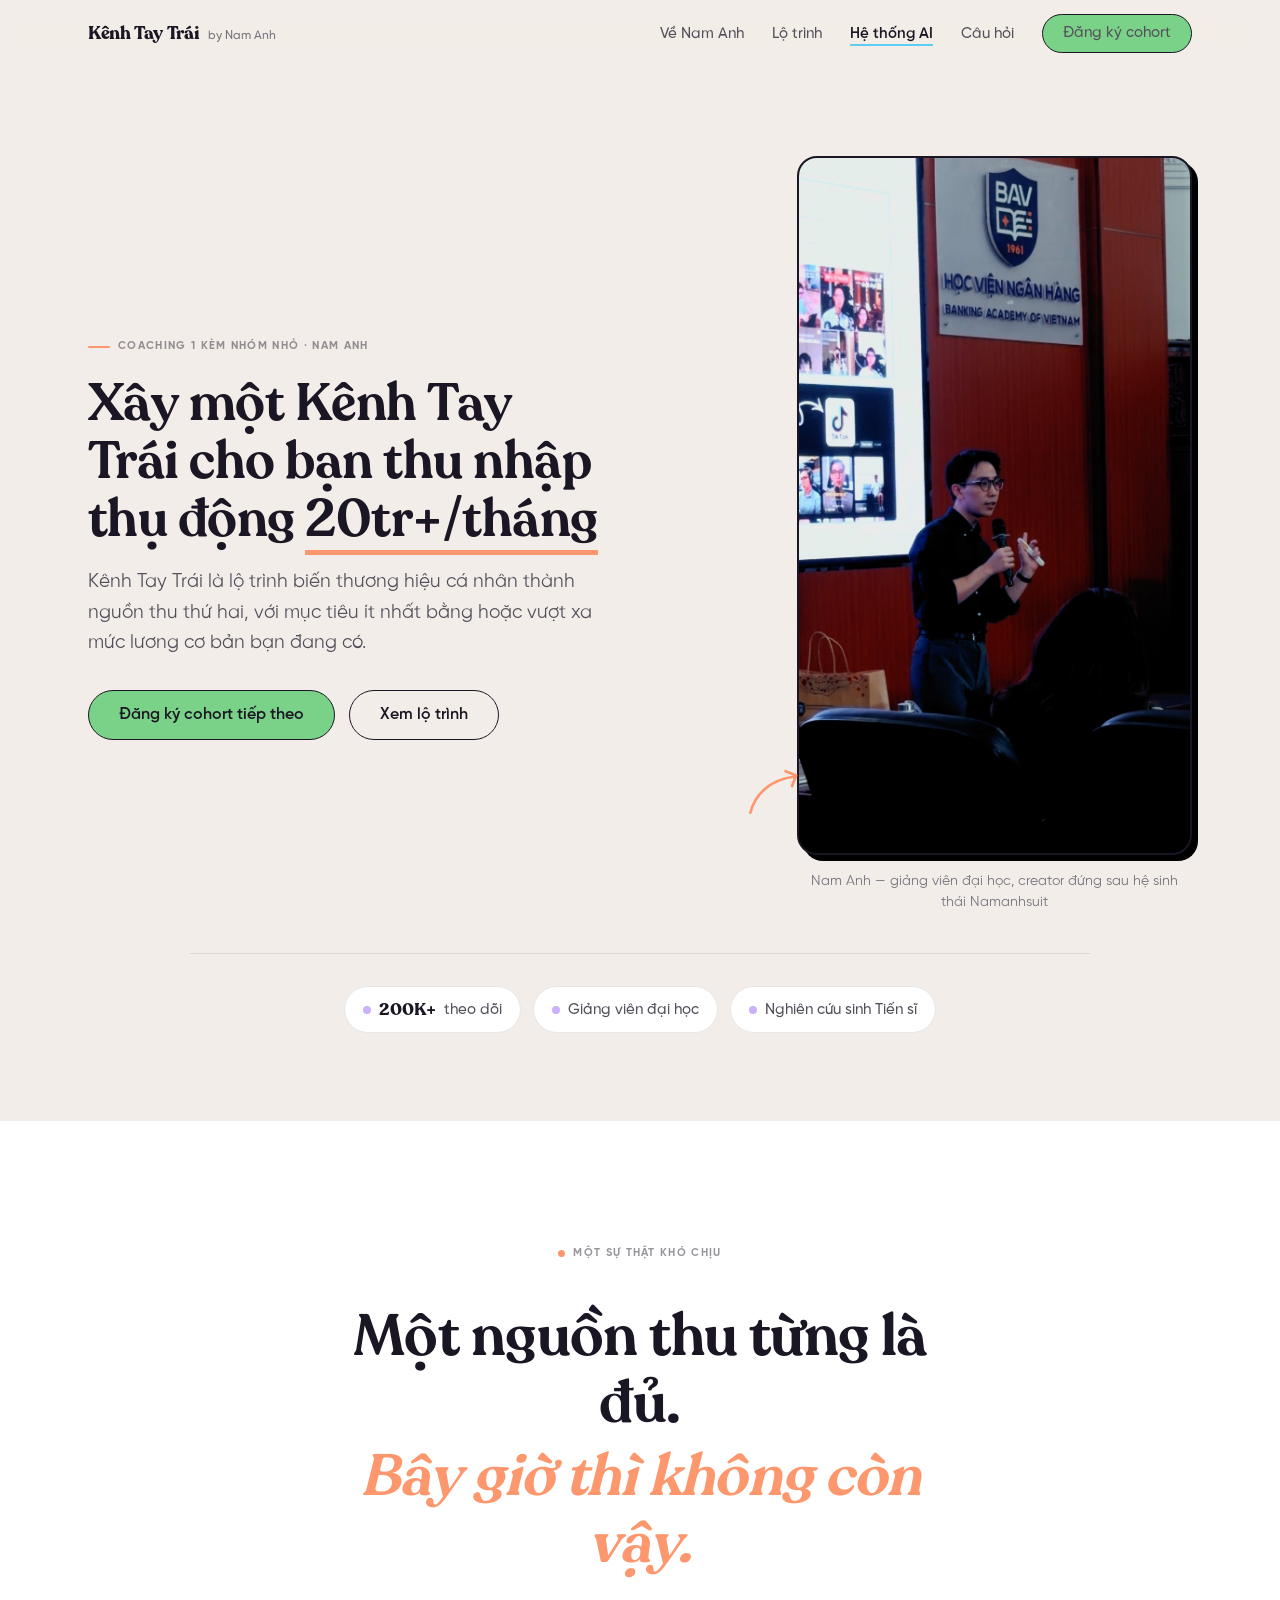
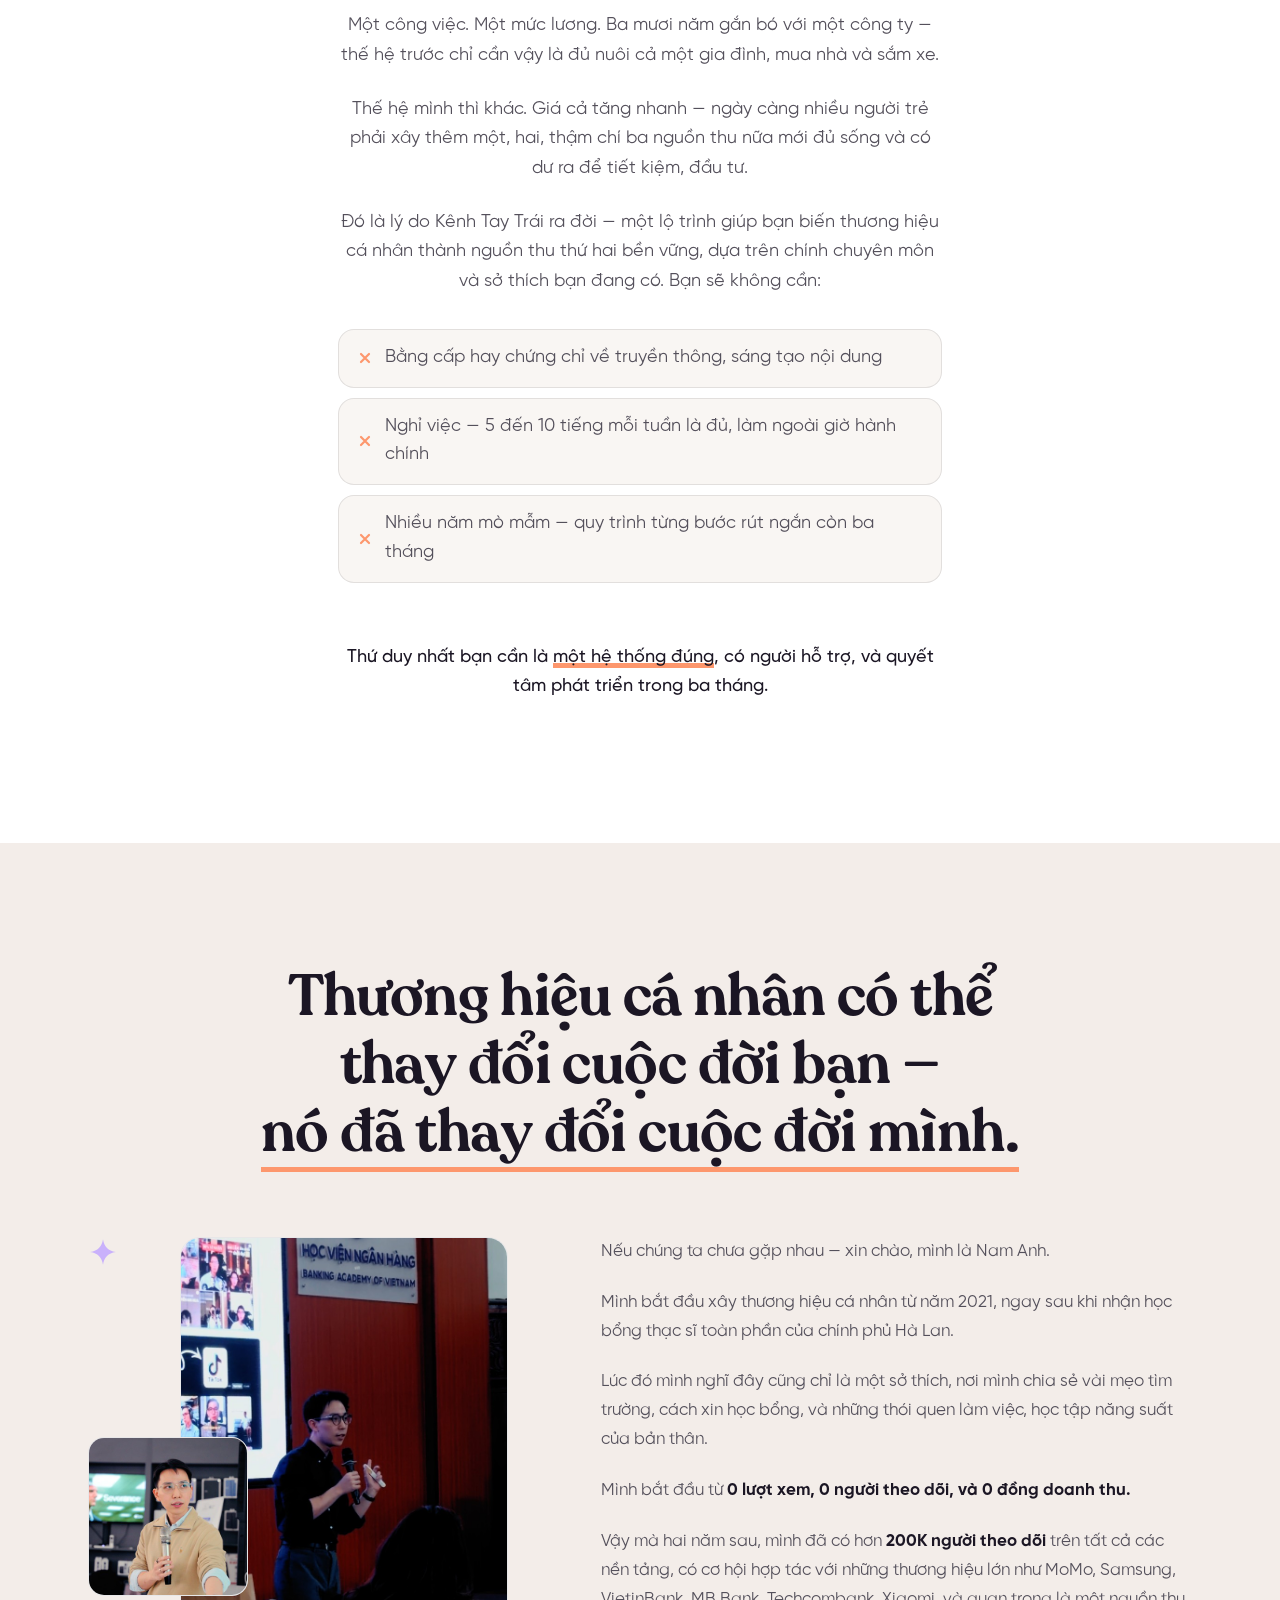
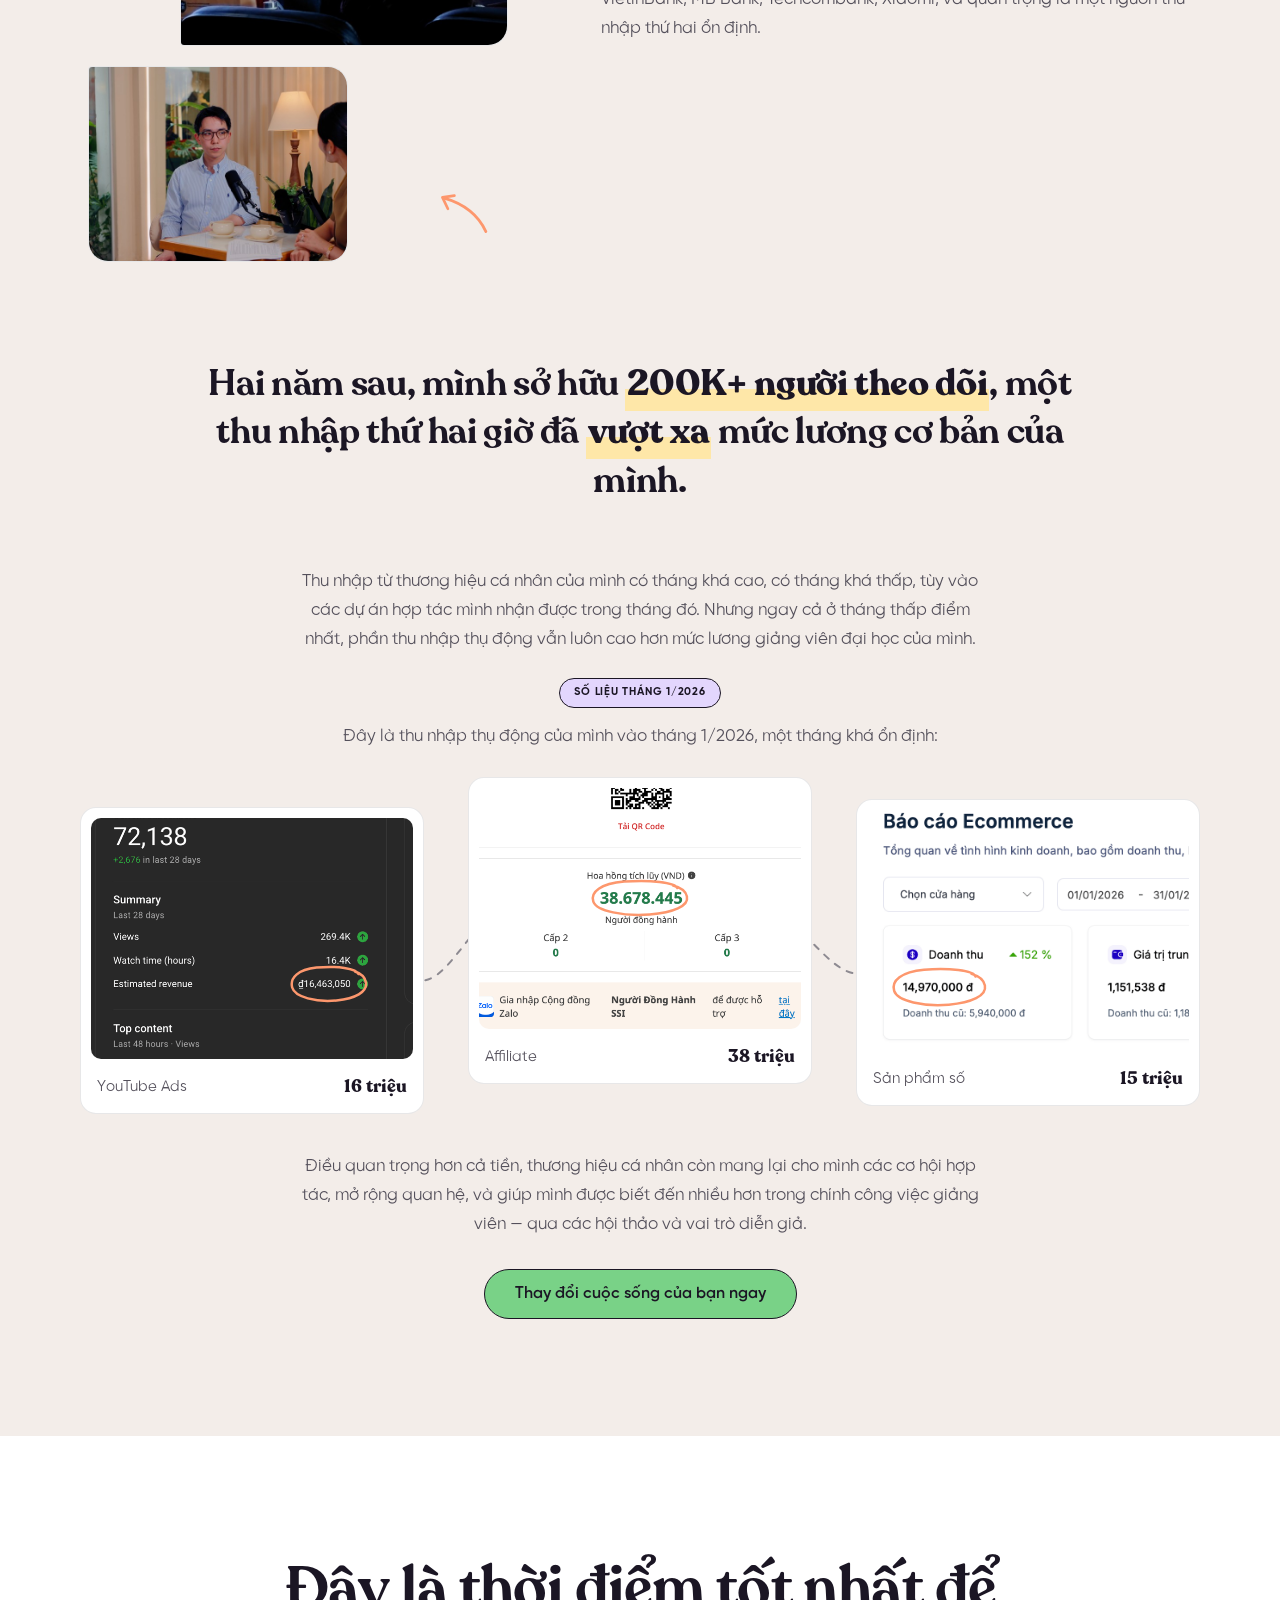
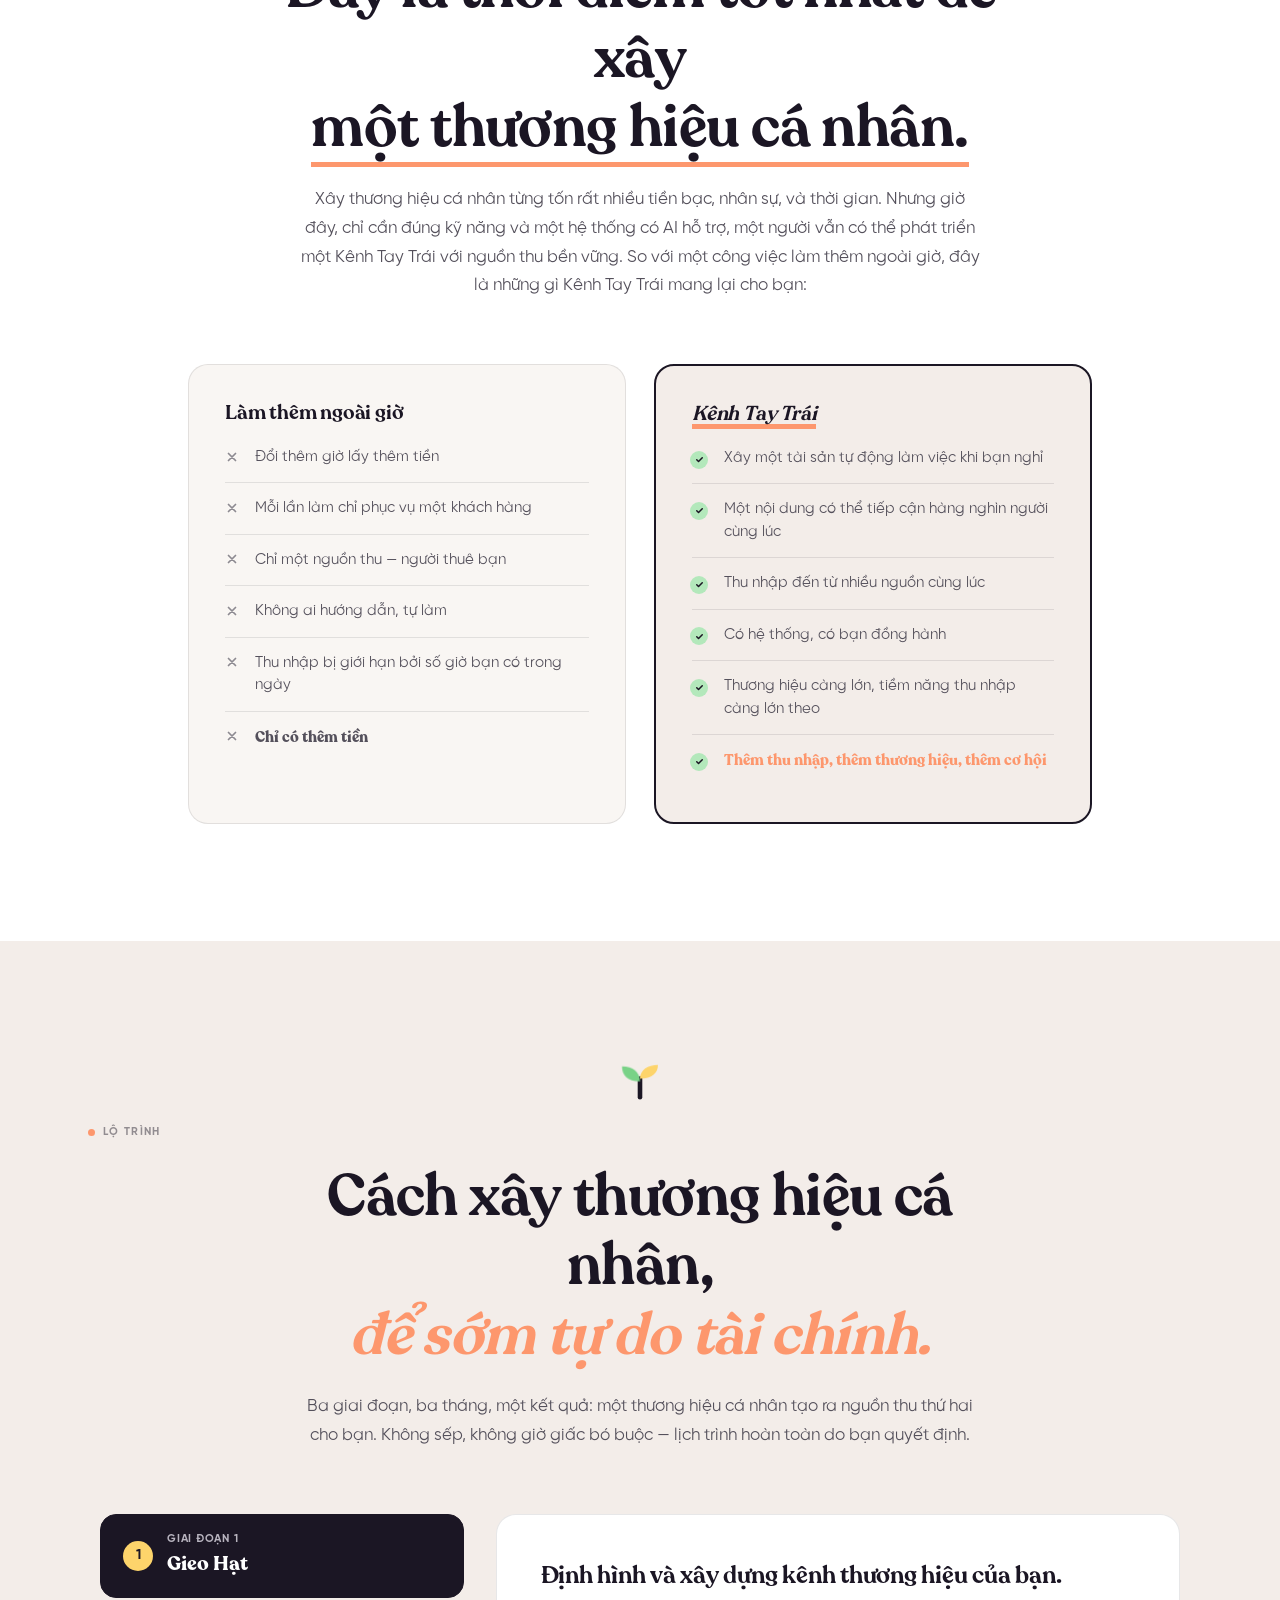
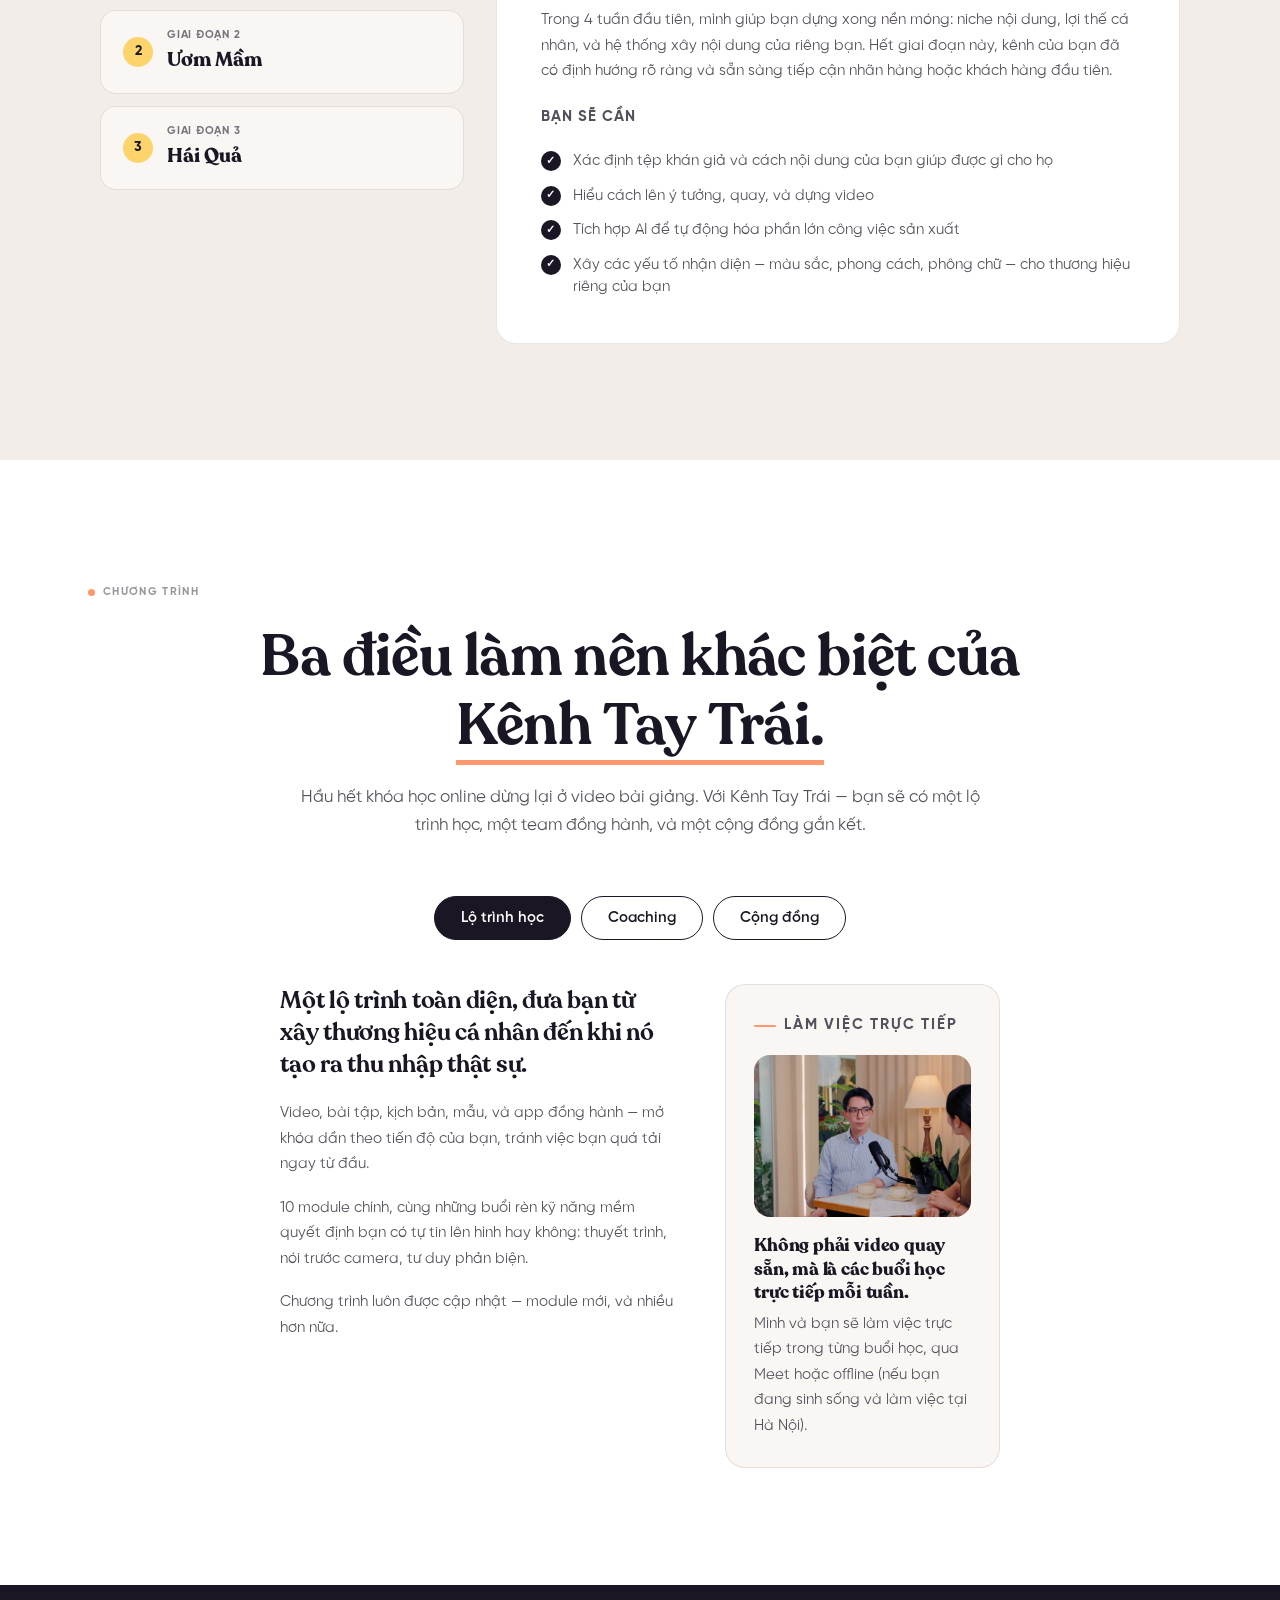
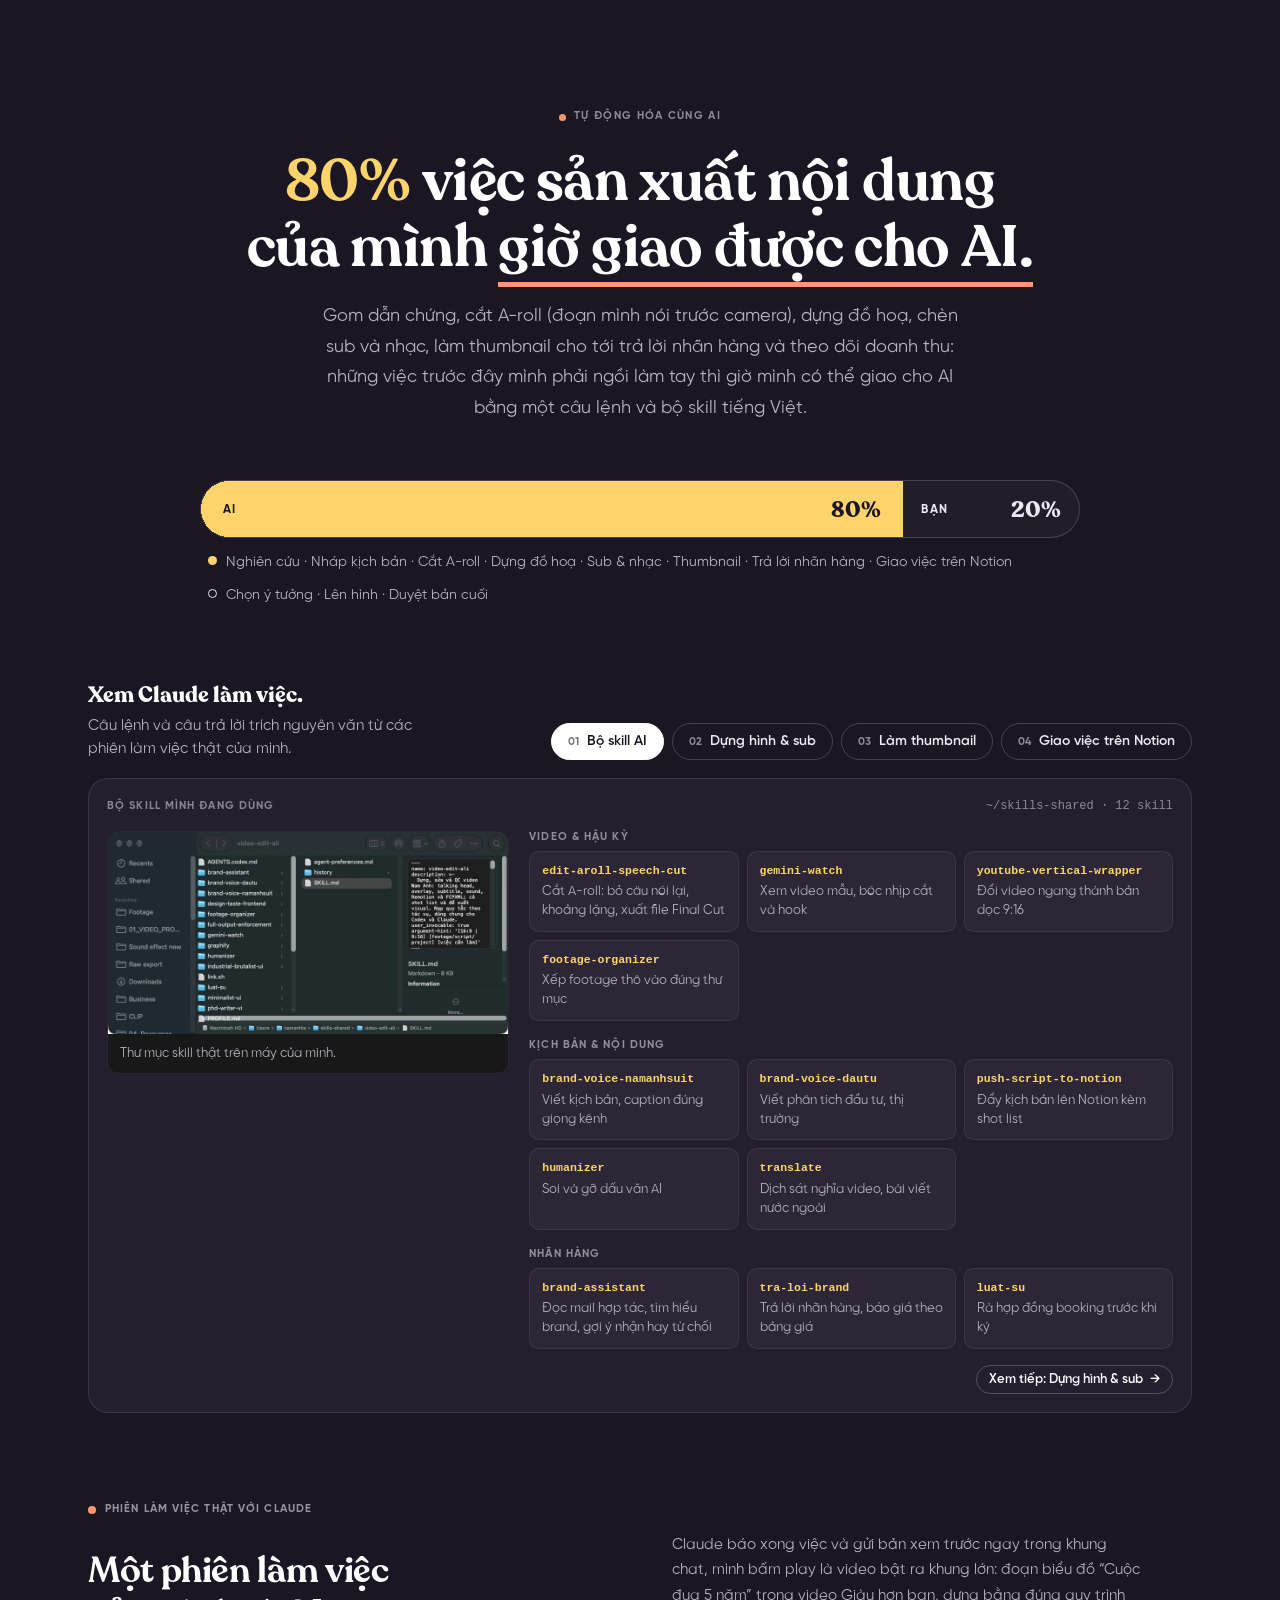
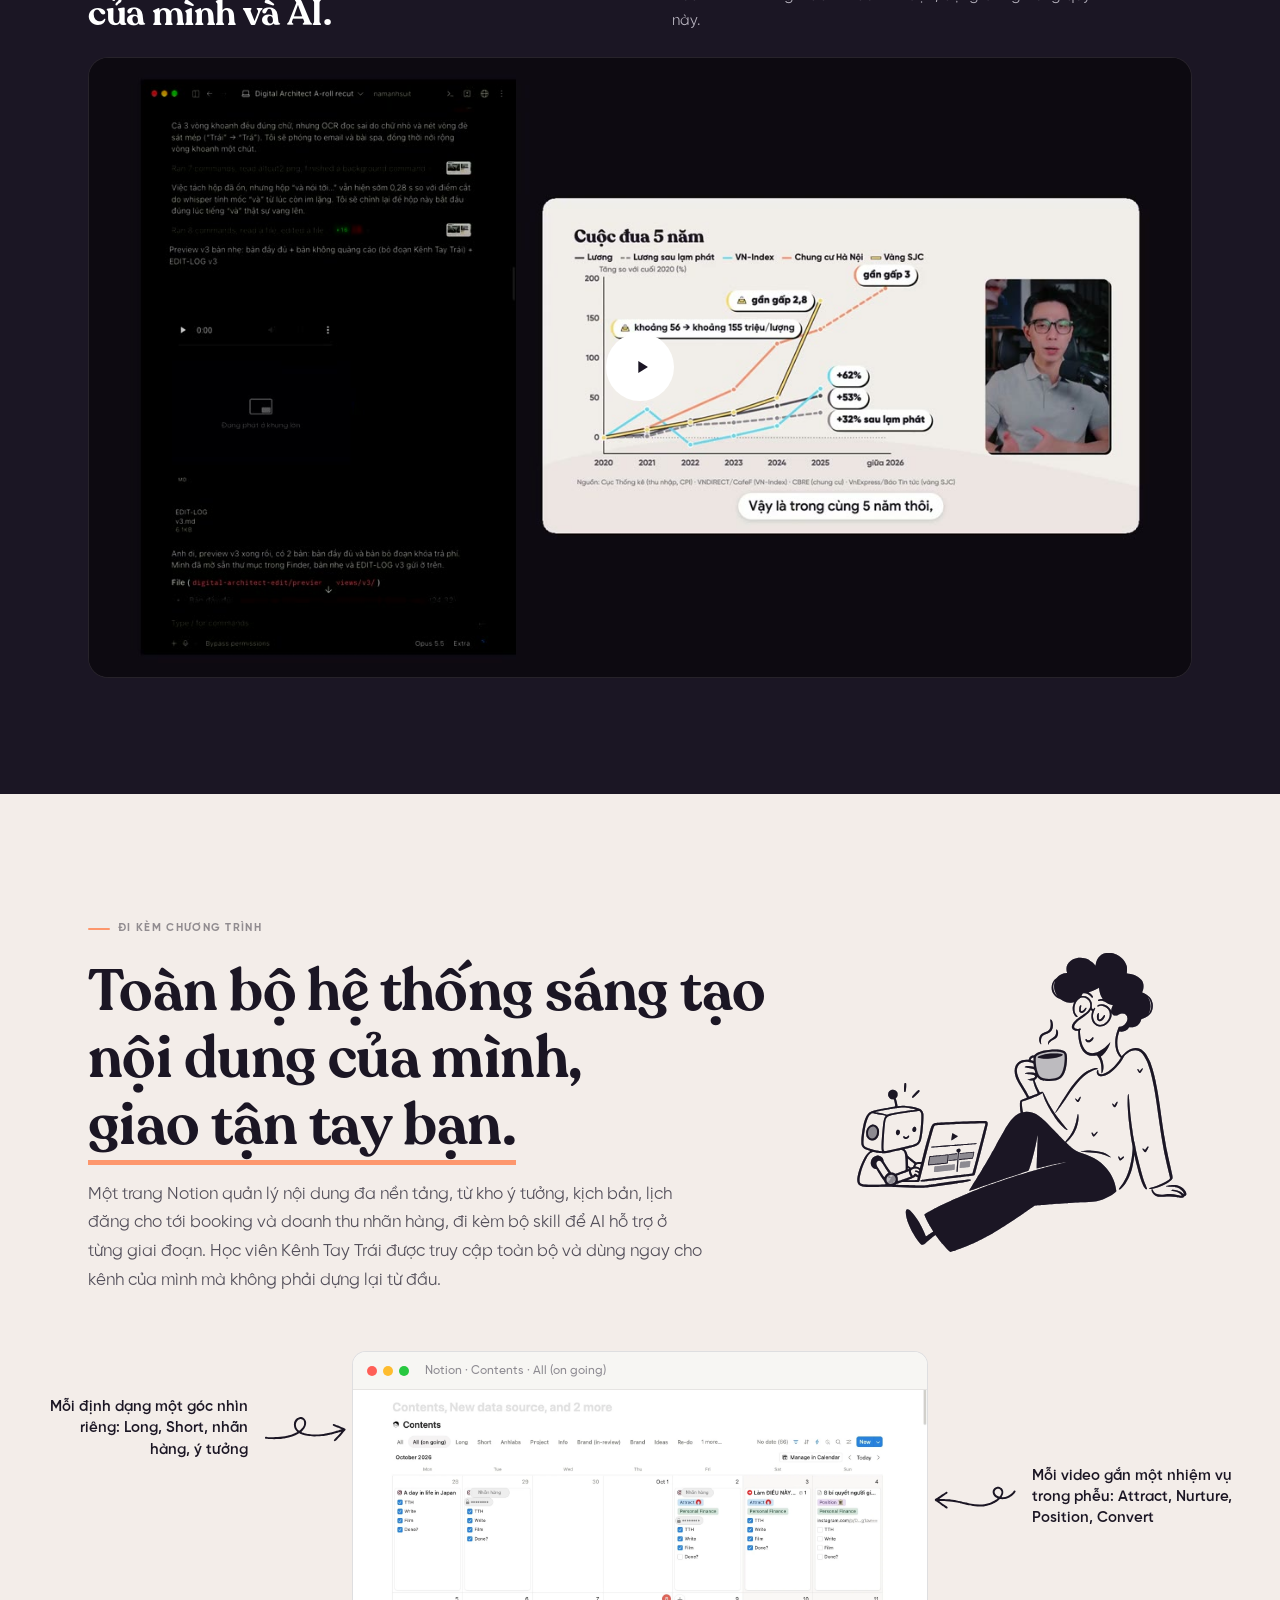
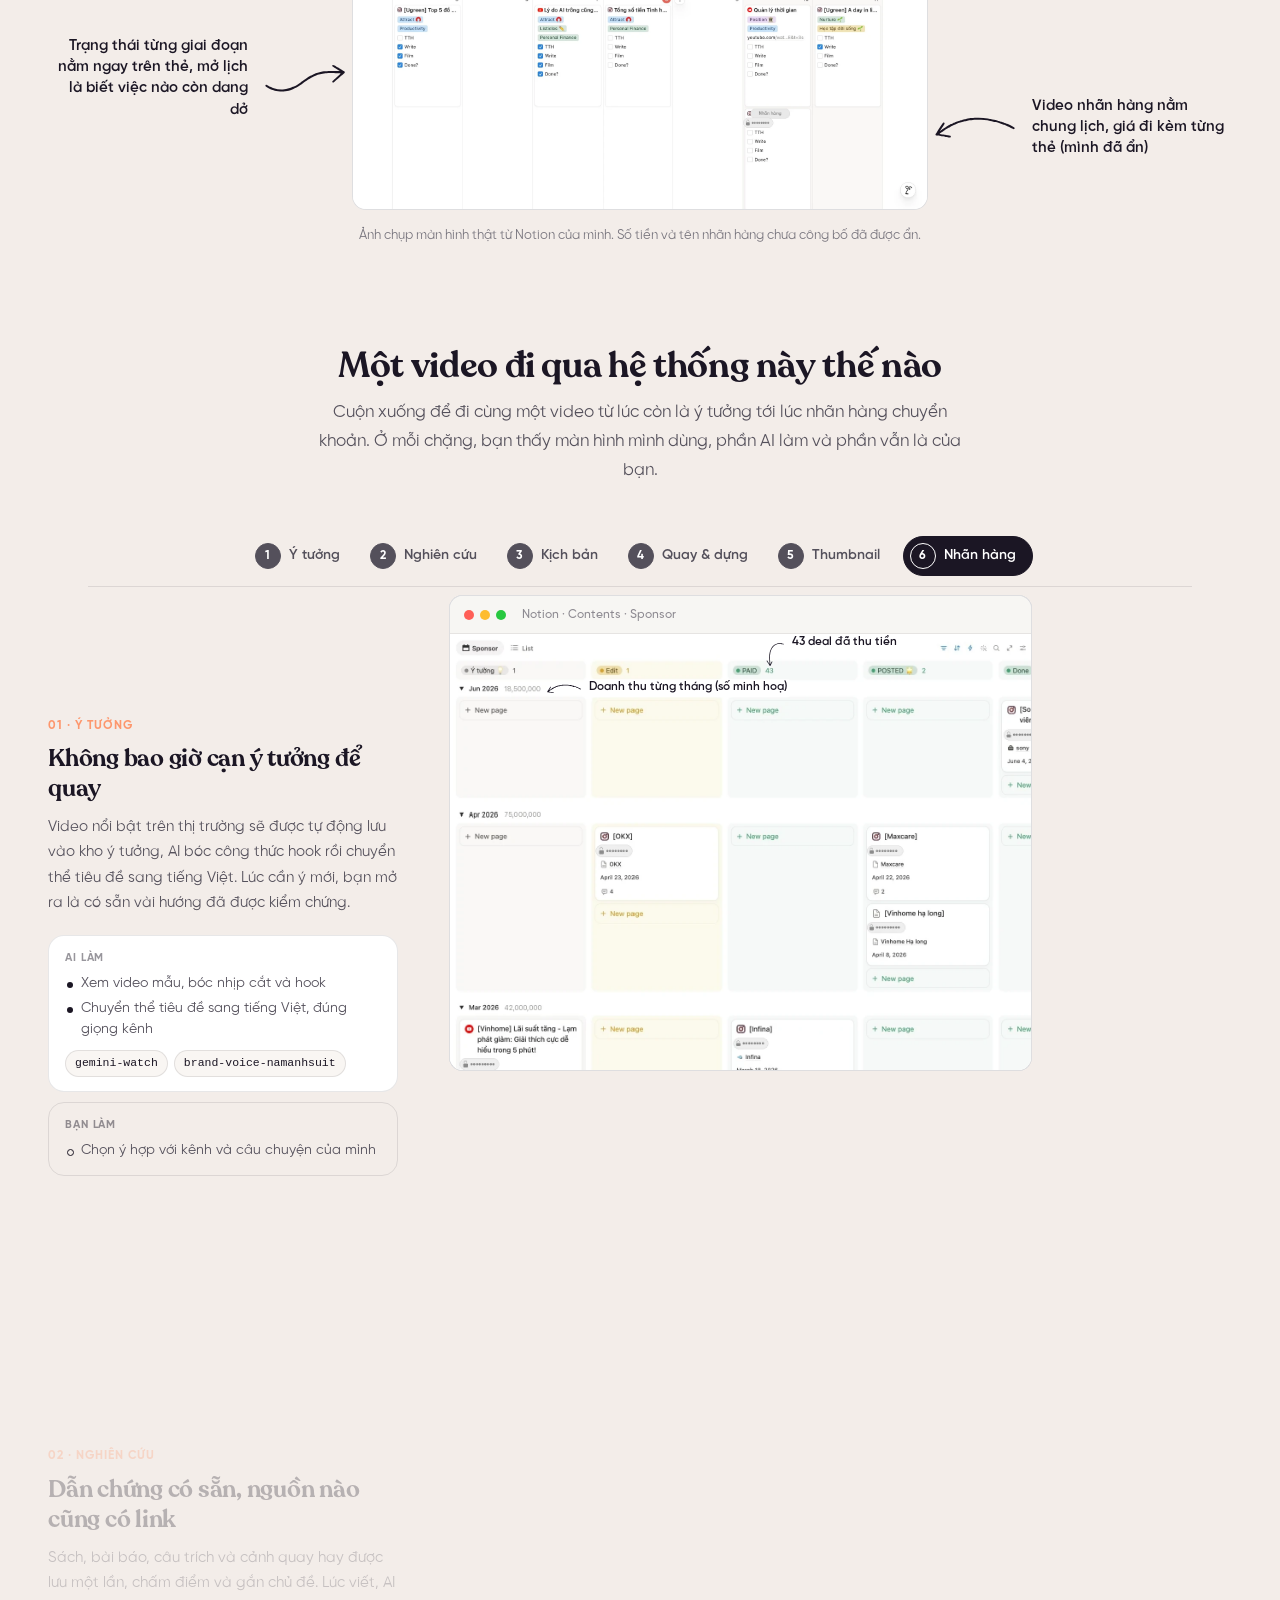
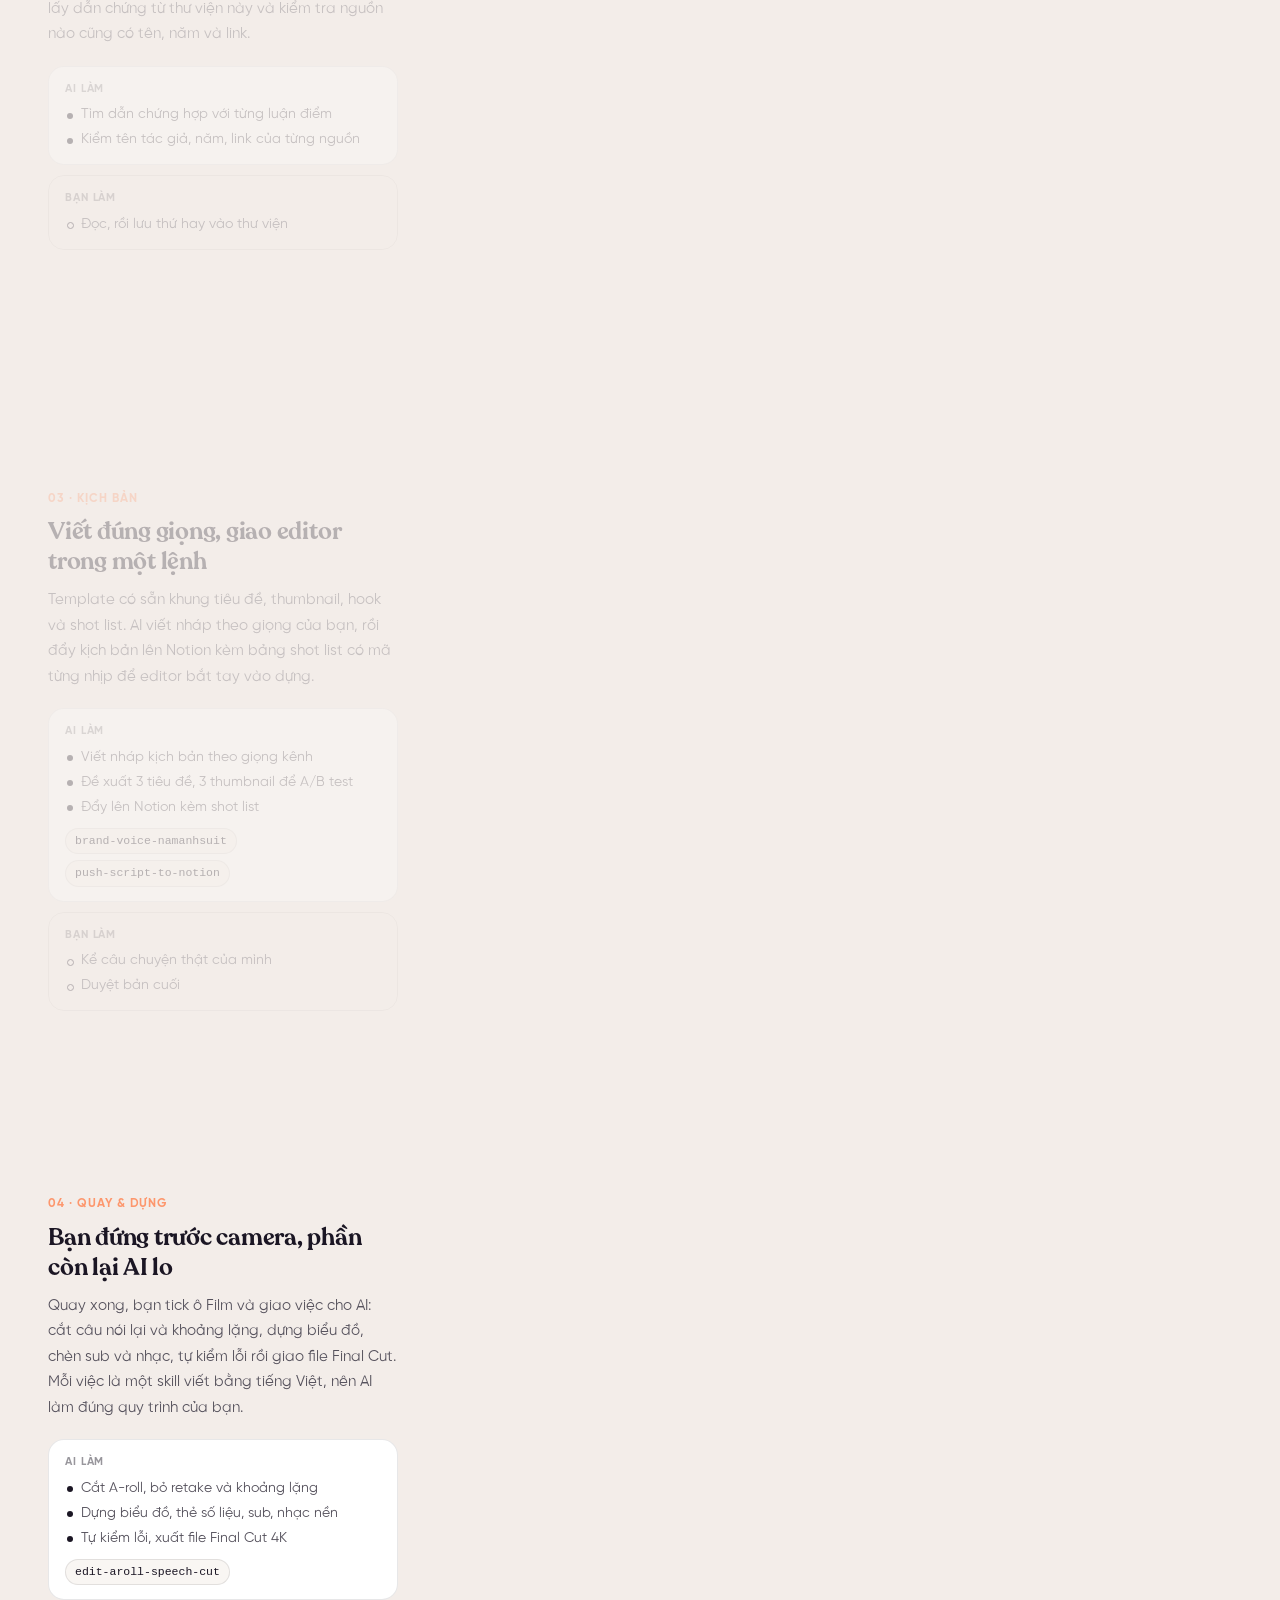
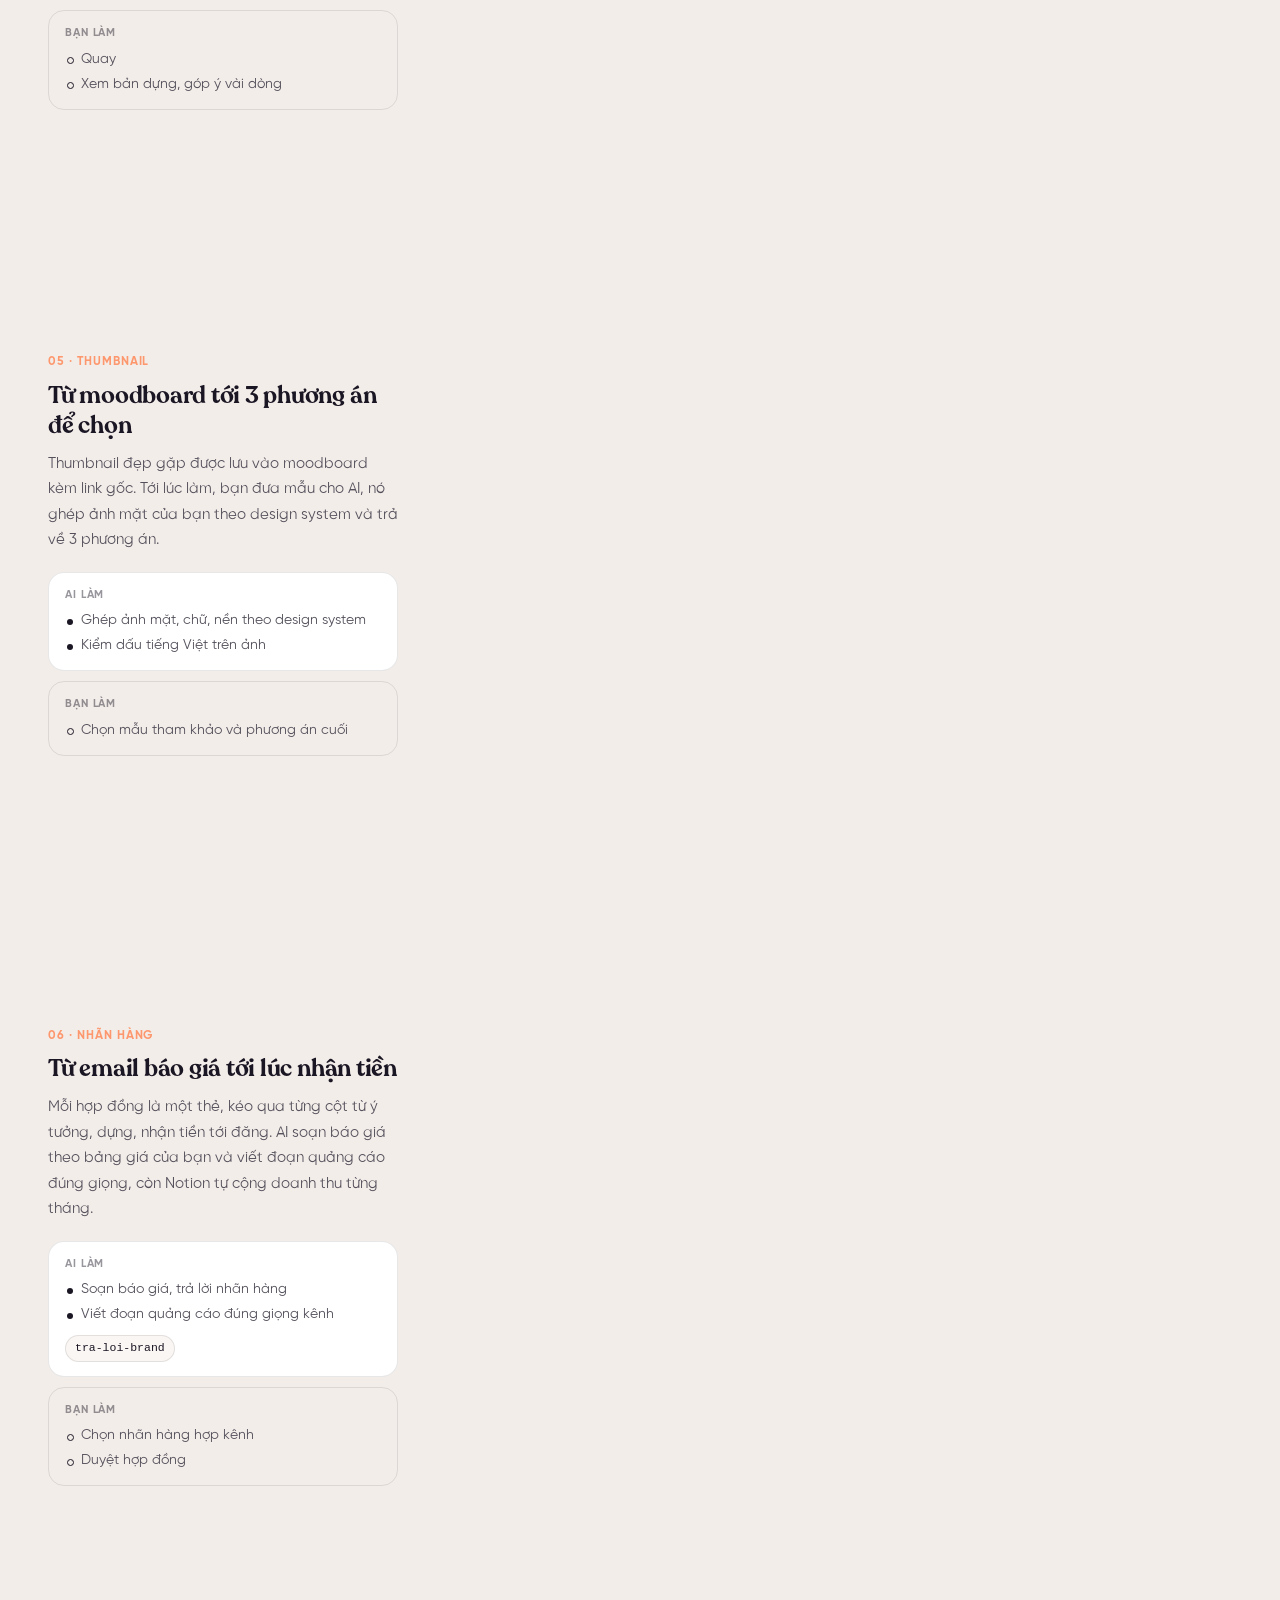
==== index.html @ 1309bd46 "copy: lời cảm ơn sau form báo đã gửi mail 3 buổi học thử (khớp mail tự động) Co-Authored-By: Claude " ====
<!doctype html>
<html lang="vi">
<head>
<meta charset="utf-8">
<meta name="viewport" content="width=device-width, initial-scale=1">
<title>Kênh Tay Trái — Xây kênh tay trái cho thu nhập 20tr+/tháng</title>
<meta name="description" content="Lộ trình của Nam Anh giúp bạn biến thương hiệu cá nhân thành một nguồn thu tối thiểu 20 triệu mỗi tháng, có quy trình từng bước và người kèm sát.">
<meta name="theme-color" content="#F3EDE9">
<link rel="icon" href="assets/favicon/favicon.ico?v=2" sizes="any">
<link rel="icon" href="assets/favicon/favicon.svg?v=2" type="image/svg+xml">
<link rel="apple-touch-icon" href="assets/favicon/icon-180.png?v=2">
<link rel="manifest" href="site.webmanifest">
<link rel="preload" href="fonts/SVN-Recoleta%20Bold.otf" as="font" type="font/otf" crossorigin>
<link rel="preload" href="fonts/SVN-Gilroy%20Regular.otf" as="font" type="font/otf" crossorigin>
<link rel="stylesheet" href="css/styles.css?v=51">
</head>
<body>

<header class="nav" id="nav">
  <div class="container nav__inner">
    <a class="nav__brand" href="#top" aria-label="Kênh Tay Trái — về đầu trang">
      <b>Kênh Tay Trái</b>
      <span>by Nam Anh</span>
    </a>
    <nav class="nav__links" aria-label="Điều hướng chính">
      <a href="#ve-nam-anh">Về Nam Anh</a>
      <a href="#chuong-trinh">Lộ trình</a>
      <a href="#he-thong-ai">Hệ thống AI</a>
      <a href="#quy-trinh">Câu hỏi</a>
      <a class="btn btn--mint btn--sm" href="#dang-ky">Đăng ký cohort</a>
    </nav>
  </div>
  <div class="nav__progress" id="navProgress" aria-hidden="true"></div>
</header>

<main id="top">

  <!-- ============================ 1. HERO ============================ -->
  <section class="hero">
    <div class="container">

      <div class="hero__grid">

        <div class="hero__copy">
          <p class="eyebrow">Coaching 1 kèm nhóm nhỏ · Nam Anh</p>
          <h1>
            Xây một Kênh Tay Trái cho bạn
            thu nhập thụ động <span class="mark mark--underline num">20tr+/tháng</span>
          </h1>
          <p class="hero__sub">
            Kênh Tay Trái là lộ trình biến thương hiệu cá nhân thành nguồn thu
            thứ hai, với mục tiêu ít nhất bằng hoặc vượt xa mức lương cơ bản
            bạn đang có.
          </p>

          <div class="hero__actions">
            <a class="btn btn--mint" href="#dang-ky">Đăng ký cohort tiếp theo</a>
            <a class="btn btn--outline" href="#chuong-trinh">Xem lộ trình</a>
          </div>
        </div>

        <figure class="hero__video" id="video">
          <div class="hero__player">
            <img src="assets/img/hero-talk-hvnh.jpg" alt="Nam Anh chia sẻ trước sinh viên tại Học viện Ngân hàng" width="840" height="1493" fetchpriority="high" decoding="async">
          </div>

          <svg class="hero__deco" viewBox="0 0 60 46" aria-hidden="true">
            <path d="M5 42 C 9 26, 22 11, 47 8" fill="none" stroke="var(--coral)" stroke-width="2.5" stroke-linecap="round"/>
            <path d="M38 3 L48 7 L44 17" fill="none" stroke="var(--coral)" stroke-width="2.5" stroke-linecap="round" stroke-linejoin="round"/>
          </svg>

          <figcaption class="hero__credit">
            Nam Anh — giảng viên đại học, creator đứng sau hệ sinh thái Namanhsuit
          </figcaption>
        </figure>

      </div>

      <ul class="hero__tags" aria-label="Về Nam Anh">
        <li><b class="num" data-count="200K+">200K+</b> theo dõi</li>
        <li>Giảng viên đại học</li>
        <li>Nghiên cứu sinh Tiến sĩ</li>
      </ul>

    </div>
  </section>

  <!-- ============================ 2. LÝ DO ============================ -->
  <section class="section reasons bg-white" id="ly-do">
    <div class="container reasons__inner reveal">

      <p class="eyebrow eyebrow--center">Một sự thật khó chịu</p>

      <h2 class="reasons__title">
        Một nguồn thu từng là đủ.<br>
        <em>Bây giờ thì không còn vậy.</em>
      </h2>

      <p class="reasons__body">
        Một công việc. Một mức lương. Ba mươi năm gắn bó với một công ty —
        thế hệ trước chỉ cần vậy là đủ nuôi cả một gia đình, mua nhà và sắm xe.
      </p>

      <p class="reasons__body">
        Thế hệ mình thì khác. Giá cả tăng nhanh — ngày càng nhiều người trẻ
        phải xây thêm một, hai, thậm chí ba nguồn thu nữa mới đủ sống và có
        dư ra để tiết kiệm, đầu tư.
      </p>

      <p class="reasons__body">
        Đó là lý do Kênh Tay Trái ra đời — một lộ trình giúp bạn biến thương
        hiệu cá nhân thành nguồn thu thứ hai bền vững, dựa trên chính chuyên
        môn và sở thích bạn đang có. Bạn sẽ không cần:
      </p>

      <ul class="reasons__list" data-reveal-group>
        <li>Bằng cấp hay chứng chỉ về truyền thông, sáng tạo nội dung</li>
        <li>Nghỉ việc — 5 đến 10 tiếng mỗi tuần là đủ, làm ngoài giờ hành chính</li>
        <li>Nhiều năm mò mẫm — quy trình từng bước rút ngắn còn ba tháng</li>
      </ul>

      <p class="reasons__body reasons__closing">
        Thứ duy nhất bạn cần là <span class="mark mark--underline">một hệ thống đúng</span>,
        có người hỗ trợ, và quyết tâm phát triển trong ba tháng.
      </p>

    </div>
  </section>

  <!-- ============================ 3. VỀ NAM ANH ============================ -->
  <section class="section story bg-cream" id="ve-nam-anh">
    <div class="container">

      <h2 class="story__title reveal">
        Thương hiệu cá nhân có thể thay đổi cuộc đời bạn —
        <span class="mark mark--underline">nó đã thay đổi cuộc đời mình.</span>
      </h2>

      <div class="story__grid">

        <div class="story__collage reveal">
          <svg class="story__deco story__deco--1" viewBox="0 0 40 40" aria-hidden="true">
            <path d="M20 3 C21.6 13, 27 18.4, 37 20 C27 21.6, 21.6 27, 20 37 C18.4 27, 13 21.6, 3 20 C13 18.4, 18.4 13, 20 3 Z" fill="var(--lavender)"/>
          </svg>

          <div class="story__photo story__photo--main">
            <img src="assets/img/story-talk-hvnh.jpg" alt="Nam Anh nói chuyện trước sinh viên tại Học viện Ngân hàng" width="700" height="875" loading="lazy" decoding="async">
          </div>

          <div class="story__photo story__photo--small">
            <img src="assets/img/story-store-talk.jpg" alt="Nam Anh cầm micro chia sẻ tại một buổi workshop" width="400" height="400" loading="lazy" decoding="async">
          </div>

          <div class="story__photo story__photo--bottom">
            <img src="assets/img/story-podcast.jpg" alt="Nam Anh trong một buổi ghi hình podcast" width="600" height="450" loading="lazy" decoding="async">
          </div>

          <svg class="story__deco story__deco--arrow" viewBox="0 0 60 46" aria-hidden="true">
            <path d="M52 41 C 46 28, 34 16, 13 10" fill="none" stroke="var(--coral)" stroke-width="2.5" stroke-linecap="round"/>
            <path d="M23 8 L12 9.5 L17 20" fill="none" stroke="var(--coral)" stroke-width="2.5" stroke-linecap="round" stroke-linejoin="round"/>
          </svg>
        </div>

        <div class="story__copy reveal">
          <p>Nếu chúng ta chưa gặp nhau — xin chào, mình là Nam Anh.</p>

          <p>
            Mình bắt đầu xây thương hiệu cá nhân từ năm 2021, ngay sau khi nhận
            học bổng thạc sĩ toàn phần của chính phủ Hà Lan.
          </p>

          <p>
            Lúc đó mình nghĩ đây cũng chỉ là một sở thích, nơi mình chia sẻ vài
            mẹo tìm trường, cách xin học bổng, và những thói quen làm việc,
            học tập năng suất của bản thân.
          </p>

          <p>Mình bắt đầu từ <strong>0 lượt xem, 0 người theo dõi, và 0 đồng doanh thu.</strong></p>

          <p>
            Vậy mà hai năm sau, mình đã có hơn <strong>200K người theo dõi</strong>
            trên tất cả các nền tảng, có cơ hội hợp tác với những thương hiệu
            lớn như MoMo, Samsung, VietinBank, MB Bank, Techcombank, Xiaomi,
            và quan trọng là một nguồn thu nhập thứ hai ổn định.
          </p>
        </div>

      </div>

      <!-- ---- Hành trình 2 năm ---- -->
      <h3 class="story__milestone reveal">
        Hai năm sau, mình sở hữu <span class="hl"><span class="num" data-count="200K+">200K+</span> người theo dõi</span>,
        một thu nhập thứ hai giờ đã <span class="hl">vượt xa</span> mức lương
        cơ bản của mình.
      </h3>

      <div class="story__outro reveal">
        <p>
          Thu nhập từ thương hiệu cá nhân của mình có tháng khá cao, có tháng
          khá thấp, tùy vào các dự án hợp tác mình nhận được trong tháng đó.
          Nhưng ngay cả ở tháng thấp điểm nhất, phần thu nhập thụ động vẫn luôn
          cao hơn mức lương giảng viên đại học của mình.
        </p>

        <span class="badge-lav">Số liệu tháng 1/2026</span>
        <p>Đây là thu nhập thụ động của mình vào tháng 1/2026, một tháng khá ổn định:</p>

        <div class="story__proof" data-reveal-group data-reveal-items=".story__proof-card">
          <svg class="story__proof-links" viewBox="0 0 1000 420" preserveAspectRatio="none" aria-hidden="true">
            <path d="M296 252 C 318 262, 331 228, 353 192"/>
            <path d="M647 196 C 670 230, 686 254, 707 242"/>
          </svg>

          <figure class="rv-target story__proof-card story__proof-card--a">
            <div class="story__shot">
              <img src="assets/img/crop-youtube.png" alt="Ảnh chụp YouTube Studio, mục doanh thu ước tính 28 ngày gần nhất là 16.463.050 đồng" width="640" height="480" loading="lazy" decoding="async">
              <svg class="story__ring" style="left:61%;top:61%;width:26%;height:16%" viewBox="0 0 100 60" preserveAspectRatio="none" aria-hidden="true">
                <path d="M84 14 C 82 5, 58 1, 34 4 C 12 7, 2 20, 5 35 C 8 50, 34 58, 58 55 C 80 52, 95 42, 93 27 C 92 19, 87 13, 80 10"/>
              </svg>
            </div>
            <figcaption>
              <span>YouTube Ads</span>
              <b class="num" data-count="16 triệu">16 triệu</b>
            </figcaption>
          </figure>

          <figure class="rv-target story__proof-card story__proof-card--b">
            <div class="story__shot">
              <img src="assets/img/crop-ssi.png" alt="Ảnh chụp trang Người Đồng Hành của SSI, hoa hồng tích lũy 38.678.445 đồng" width="1200" height="900" loading="lazy" decoding="async">
              <svg class="story__ring" style="left:34%;top:38%;width:33%;height:16%" viewBox="0 0 100 60" preserveAspectRatio="none" aria-hidden="true">
                <path d="M84 14 C 82 5, 58 1, 34 4 C 12 7, 2 20, 5 35 C 8 50, 34 58, 58 55 C 80 52, 95 42, 93 27 C 92 19, 87 13, 80 10"/>
              </svg>
            </div>
            <figcaption>
              <span>Affiliate</span>
              <b class="num" data-count="38 triệu">38 triệu</b>
            </figcaption>
          </figure>

          <figure class="rv-target story__proof-card story__proof-card--c">
            <div class="story__shot">
              <img src="assets/img/crop-ecom.png" alt="Ảnh chụp báo cáo doanh thu sản phẩm số, doanh thu 14.970.000 đồng" width="800" height="600" loading="lazy" decoding="async">
              <svg class="story__ring" style="left:7%;top:65%;width:32%;height:17%" viewBox="0 0 100 60" preserveAspectRatio="none" aria-hidden="true">
                <path d="M84 14 C 82 5, 58 1, 34 4 C 12 7, 2 20, 5 35 C 8 50, 34 58, 58 55 C 80 52, 95 42, 93 27 C 92 19, 87 13, 80 10"/>
              </svg>
            </div>
            <figcaption>
              <span>Sản phẩm số</span>
              <b class="num" data-count="15 triệu">15 triệu</b>
            </figcaption>
          </figure>
        </div>

        <p>
          Điều quan trọng hơn cả tiền, thương hiệu cá nhân còn mang lại cho
          mình các cơ hội hợp tác, mở rộng quan hệ, và giúp mình được biết
          đến nhiều hơn trong chính công việc giảng viên — qua các hội thảo
          và vai trò diễn giả.
        </p>

        <a class="btn btn--mint story__cta" href="#dang-ky">Thay đổi cuộc sống của bạn ngay</a>
      </div>

    </div>
  </section>

  <!-- ============================ 4. SO SÁNH ============================ -->
  <section class="section compare bg-white" id="so-sanh">
    <div class="container compare__inner">

      <h2 class="compare__title reveal">
        Đây là thời điểm tốt nhất để xây
        <span class="mark mark--underline">một thương hiệu cá nhân.</span>
      </h2>

      <p class="compare__intro reveal">
        Xây thương hiệu cá nhân từng tốn rất nhiều tiền bạc, nhân sự, và thời
        gian. Nhưng giờ đây, chỉ cần đúng kỹ năng và một hệ thống có AI hỗ
        trợ, một người vẫn có thể phát triển một Kênh Tay Trái với nguồn thu
        bền vững. So với một công việc làm thêm ngoài giờ, đây là những gì
        Kênh Tay Trái mang lại cho bạn:
      </p>

      <div class="compare__grid" data-reveal-group>
        <div class="compare__col">
          <h3 class="compare__colhead">Làm thêm ngoài giờ</h3>
          <ul class="compare__list">
            <li>Đổi thêm giờ lấy thêm tiền</li>
            <li>Mỗi lần làm chỉ phục vụ một khách hàng</li>
            <li>Chỉ một nguồn thu — người thuê bạn</li>
            <li>Không ai hướng dẫn, tự làm</li>
            <li>Thu nhập bị giới hạn bởi số giờ bạn có trong ngày</li>
            <li class="compare__final">Chỉ có thêm tiền</li>
          </ul>
        </div>

        <div class="compare__col compare__col--highlight">
          <h3 class="compare__colhead">
            <span class="mark--underline num">Kênh Tay Trái</span>
          </h3>
          <ul class="compare__list">
            <li>Xây một tài sản tự động làm việc khi bạn nghỉ</li>
            <li>Một nội dung có thể tiếp cận hàng nghìn người cùng lúc</li>
            <li>Thu nhập đến từ nhiều nguồn cùng lúc</li>
            <li>Có hệ thống, có bạn đồng hành</li>
            <li>Thương hiệu càng lớn, tiềm năng thu nhập càng lớn theo</li>
            <li class="compare__final">Thêm thu nhập, thêm thương hiệu, thêm cơ hội</li>
          </ul>
        </div>
      </div>

    </div>
  </section>

  <!-- ============================ 5. LỘ TRÌNH ============================ -->
  <section class="section roadmap bg-cream" id="chuong-trinh">
    <div class="container">

      <svg class="sprout reveal" viewBox="0 0 32 32" aria-hidden="true">
        <path class="sprout__stem" d="M16 28 V15"/>
        <path class="sprout__leaf sprout__leaf--l" d="M16 17 C 7 17, 3.5 12.5, 3.5 6.5 C 11 6.5, 16 10.5, 16 17 Z" fill="var(--mint)"/>
        <path class="sprout__leaf sprout__leaf--r" d="M16 15 C 24.5 15, 28.5 11, 28.5 5.5 C 21.5 5.5, 16 9, 16 15 Z" fill="var(--yellow)"/>
      </svg>

      <p class="eyebrow eyebrow--center">Lộ trình</p>

      <h2 class="roadmap__title reveal">
        Cách xây thương hiệu cá nhân,<br>
        <em>để sớm tự do tài chính.</em>
      </h2>

      <p class="roadmap__intro reveal">
        Ba giai đoạn, ba tháng, một kết quả: một thương hiệu cá nhân tạo ra
        nguồn thu thứ hai cho bạn. Không sếp, không giờ giấc bó buộc — lịch
        trình hoàn toàn do bạn quyết định.
      </p>

      <div class="roadmap__grid reveal">

        <div class="roadmap__tabs" role="tablist" data-reveal-group>
          <button class="roadmap__tab is-active" data-phase="1" role="tab" aria-selected="true">
            <i class="tab-num">1</i><span>Giai đoạn 1</span>
            <b>Gieo Hạt</b>
          </button>
          <button class="roadmap__tab" data-phase="2" role="tab" aria-selected="false">
            <i class="tab-num">2</i><span>Giai đoạn 2</span>
            <b>Ươm Mầm</b>
          </button>
          <button class="roadmap__tab" data-phase="3" role="tab" aria-selected="false">
            <i class="tab-num">3</i><span>Giai đoạn 3</span>
            <b>Hái Quả</b>
          </button>
        </div>

        <div class="roadmap__panel">

          <div class="roadmap__pane is-active" data-pane="1">
            <h3>Định hình và xây dựng kênh thương hiệu của bạn.</h3>
            <p>
              Trong 4 tuần đầu tiên, mình giúp bạn dựng xong nền móng: niche
              nội dung, lợi thế cá nhân, và hệ thống xây nội dung của riêng
              bạn. Hết giai đoạn này, kênh của bạn đã có định hướng rõ ràng
              và sẵn sàng tiếp cận nhãn hàng hoặc khách hàng đầu tiên.
            </p>
            <p class="roadmap__label">Bạn sẽ cần</p>
            <ul class="roadmap__checklist">
              <li>Xác định tệp khán giả và cách nội dung của bạn giúp được gì cho họ</li>
              <li>Hiểu cách lên ý tưởng, quay, và dựng video</li>
              <li>Tích hợp AI để tự động hóa phần lớn công việc sản xuất</li>
              <li>Xây các yếu tố nhận diện — màu sắc, phong cách, phông chữ — cho thương hiệu riêng của bạn</li>
            </ul>
          </div>

          <div class="roadmap__pane" data-pane="2">
            <h3>Xây các nguồn thu nhập từ thương hiệu cá nhân của bạn.</h3>
            <p>
              Có người theo dõi chưa đồng nghĩa với có doanh thu ổn định.
              Giai đoạn này, mình và bạn sẽ bắt đầu biến kênh tay trái thành
              nguồn thu thật, bắt đầu với:
            </p>
            <p class="roadmap__label">Bạn sẽ cần</p>
            <ul class="roadmap__checklist">
              <li>Kích hoạt thu nhập thụ động từ YouTube AdSense và Facebook Monetization</li>
              <li>Xây dựng website cá nhân chuyên nghiệp — điểm chạm đầu tiên khi làm việc cùng nhãn hàng</li>
              <li>Xây sản phẩm số đầu tiên (tùy chọn)</li>
              <li>Chọn ra 1–2 nguồn thu phù hợp nhất để tập trung trước, thay vì làm cùng lúc cả 3</li>
            </ul>
          </div>

          <div class="roadmap__pane" data-pane="3">
            <h3>Tối ưu Kênh Tay Trái của bạn và hái thu nhập thứ hai bền vững mỗi tháng.</h3>
            <p>
              Có nhiều nguồn thu chưa chắc là nguồn thu tối ưu. Đến giai đoạn
              này, mình và bạn sẽ tối ưu từng phễu — từ hợp tác nhãn hàng,
              YouTube/Facebook AdSense, đến sản phẩm số — để thu nhập tiếp
              tục tăng trưởng.
            </p>
            <p class="roadmap__label">Bạn sẽ cần</p>
            <ul class="roadmap__checklist">
              <li>Tối ưu phễu sản xuất nội dung để đăng đều và nhanh hơn</li>
              <li>Tối ưu phễu làm việc với nhãn hàng để chốt hợp tác nhanh hơn</li>
              <li>Tối ưu phễu bán sản phẩm số để tăng tỷ lệ chuyển đổi</li>
              <li>Tự động hóa quy trình cùng AI để duy trì thu nhập mà không cần bạn có mặt liên tục</li>
            </ul>
          </div>

        </div>
      </div>

    </div>
  </section>

  <!-- ============================ 6. BA ĐIỀU KHÁC BIỆT ============================ -->
  <section class="section pillars bg-white" id="chuong-trinh-hoc">
    <div class="container">

      <p class="eyebrow eyebrow--center">Chương trình</p>

      <h2 class="pillars__title reveal">
        Ba điều làm nên khác biệt của
        <span class="mark mark--underline">Kênh Tay Trái.</span>
      </h2>

      <p class="pillars__intro reveal">
        Hầu hết khóa học online dừng lại ở video bài giảng. Với Kênh Tay
        Trái — bạn sẽ có một lộ trình học, một team đồng hành, và một cộng
        đồng gắn kết.
      </p>

      <div class="pillars__tabs" role="tablist" data-reveal-group>
        <button class="pillars__tab is-active" data-pillar="curriculum" role="tab" aria-selected="true">Lộ trình học</button>
        <button class="pillars__tab" data-pillar="coaching" role="tab" aria-selected="false">Coaching</button>
        <button class="pillars__tab" data-pillar="community" role="tab" aria-selected="false">Cộng đồng</button>
      </div>

      <div class="pillars__panel reveal">

        <div class="pillars__pane pillars__pane--split is-active" data-panel="curriculum">
          <div class="pillars__split">

            <div class="pillars__split-text">
              <h3>Một lộ trình toàn diện, đưa bạn từ xây thương hiệu cá nhân đến khi nó tạo ra thu nhập thật sự.</h3>
              <p>
                Video, bài tập, kịch bản, mẫu, và app đồng hành — mở khóa dần
                theo tiến độ của bạn, tránh việc bạn quá tải ngay từ đầu.
              </p>
              <p>
                10 module chính, cùng những buổi rèn kỹ năng mềm quyết định
                bạn có tự tin lên hình hay không: thuyết trình, nói trước
                camera, tư duy phản biện.
              </p>
              <p>
                Chương trình luôn được cập nhật — module mới, và nhiều hơn
                nữa.
              </p>
            </div>

            <aside class="pillars__card">
              <p class="eyebrow">Làm việc trực tiếp</p>
              <div class="pillars__card-photo">
                <img src="assets/img/nam-anh-live-session.jpg" alt="Nam Anh trong một buổi trò chuyện trực tiếp" width="1600" height="900" loading="lazy" decoding="async">
              </div>
              <h4>Không phải video quay sẵn, mà là các buổi học trực tiếp mỗi tuần.</h4>
              <p class="pillars__card-sub">
                Mình và bạn sẽ làm việc trực tiếp trong từng buổi học, qua
                Meet hoặc offline (nếu bạn đang sinh sống và làm việc tại Hà Nội).
              </p>
            </aside>

          </div>
        </div>

        <div class="pillars__pane pillars__pane--split" data-panel="coaching">
          <div class="pillars__split">

            <div class="pillars__split-text">
              <h3>Coaching trực tiếp hàng tuần.</h3>
              <ol class="pillars__numbered">
                <li>
                  <b class="num">01</b>
                  <div>Nhóm nhỏ 1–4 học viên, đồng hành cùng bạn mỗi tuần</div>
                </li>
                <li>
                  <b class="num">02</b>
                  <div>
                    Buổi coach hàng tuần theo phương pháp Problem-based
                    Learning — phương pháp học và ứng dụng chủ động tại Đại
                    học Maastricht, nơi mình học thạc sĩ, với chuyên ngành
                    Kinh doanh &amp; Kinh tế xếp hạng
                    <a href="https://www.timeshighereducation.com/world-university-rankings/maastricht-university-school-business-and-economics" target="_blank" rel="noreferrer">78 thế giới (THE 2026)</a>
                  </div>
                </li>
                <li>
                  <b class="num">03</b>
                  <div>
                    Mỗi buổi: chia sẻ chiến thắng trong tuần, báo cáo tiến độ
                    cam kết tuần trước, đặt một ưu tiên cho tuần này, và nêu
                    ra rào cản đang gặp phải
                  </div>
                </li>
              </ol>
            </div>

            <aside class="pillars__card">
              <p class="eyebrow">Coach của bạn</p>
              <div class="pillars__card-photo">
                <img src="assets/img/nam-anh-speaking.jpg" alt="Nam Anh, coach trực tiếp của chương trình" width="1280" height="720" loading="lazy" decoding="async">
              </div>
              <h4>Nam Anh</h4>
              <ul class="pillars__card-facts">
                <li>
                  <span class="pillars__card-icon" aria-hidden="true">
                    <svg viewBox="0 0 24 24" width="15" height="15" fill="none"><path d="M12 3 L22 8 L12 13 L2 8 Z" stroke="#1B1624" stroke-width="1.6" stroke-linejoin="round"/><path d="M6 10.5 V16 C6 17.5 8.5 19 12 19 C15.5 19 18 17.5 18 16 V10.5" stroke="#1B1624" stroke-width="1.6" stroke-linecap="round" stroke-linejoin="round"/></svg>
                  </span>
                  <span>Giảng viên đại học</span>
                </li>
                <li>
                  <span class="pillars__card-icon" aria-hidden="true">
                    <svg viewBox="0 0 24 24" width="15" height="15" fill="none"><path d="M4 5.5 C4 4.7 4.7 4 5.5 4 H12 V20 H5.5 C4.7 20 4 19.3 4 18.5 Z" stroke="#1B1624" stroke-width="1.6" stroke-linejoin="round"/><path d="M20 5.5 C20 4.7 19.3 4 18.5 4 H12 V20 H18.5 C19.3 20 20 19.3 20 18.5 Z" stroke="#1B1624" stroke-width="1.6" stroke-linejoin="round"/></svg>
                  </span>
                  <span>Nghiên cứu sinh Tiến sĩ</span>
                </li>
                <li>
                  <span class="pillars__card-icon" aria-hidden="true">
                    <svg viewBox="0 0 24 24" width="15" height="15" fill="none"><path d="M3 10 V14 H6 L12 18 V6 L6 10 Z" stroke="#1B1624" stroke-width="1.6" stroke-linejoin="round"/><path d="M16 9 C17.2 10 17.2 14 16 15" stroke="#1B1624" stroke-width="1.6" stroke-linecap="round"/><path d="M19 7 C21 9 21 15 19 17" stroke="#1B1624" stroke-width="1.6" stroke-linecap="round"/></svg>
                  </span>
                  <span>Chuyên môn giảng dạy Quản trị kinh doanh và Truyền thông số</span>
                </li>
              </ul>
            </aside>

          </div>
        </div>

        <div class="pillars__pane pillars__pane--split" data-panel="community">
          <div class="pillars__split">

            <div class="pillars__split-text">
              <h3>Một cộng đồng những người trẻ đang cùng làm việc này.</h3>
              <p>
                Cộng đồng riêng trên Discord, nơi có những người trẻ khác cũng
                đang biến thương hiệu cá nhân thành nguồn thu thứ hai — không
                phải để bạn tự làm một mình.
              </p>
              <ol class="pillars__numbered">
                <li>
                  <b class="num">01</b>
                  <div>Kênh Discord riêng, có thể nhắn trực tiếp cho mình khi cần</div>
                </li>
                <li>
                  <b class="num">02</b>
                  <div>Kênh riêng cho nhóm nhỏ của bạn, giữ liên lạc ngoài giờ coach hàng tuần</div>
                </li>
                <li>
                  <b class="num">03</b>
                  <div>Nơi chia sẻ tiến độ, học hỏi lẫn nhau, và ăn mừng khi bạn ra được kết quả đầu tiên</div>
                </li>
              </ol>
            </div>

            <aside class="pillars__card">
              <p class="eyebrow">Cộng đồng</p>

              <div class="mockchat">
                <div class="mockchat__bar">
                  <span></span><span></span><span></span>
                  <b># kênh-tay-trái</b>
                </div>
                <div class="mockchat__body">
                  <div class="mockchat__msg">
                    <span class="mockchat__avatar">H</span>
                    <div class="mockchat__bubble">
                      <b>Học viên mới</b>
                      <p>Mình nên bắt đầu từ đâu ạ?</p>
                    </div>
                    <span class="mockchat__dots" aria-hidden="true"><i></i><i></i><i></i></span>
                  </div>
                  <div class="mockchat__msg mockchat__msg--host">
                    <span class="mockchat__avatar">NA</span>
                    <div class="mockchat__bubble">
                      <b>Nam Anh</b>
                      <p>Bắt đầu từ đúng chuyên môn bạn đang có — mình chỉ bạn từng bước nhé!</p>
                    </div>
                    <span class="mockchat__dots" aria-hidden="true"><i></i><i></i><i></i></span>
                  </div>
                  <div class="mockchat__msg">
                    <span class="mockchat__avatar">T</span>
                    <div class="mockchat__bubble">
                      <b>Thành viên</b>
                      <p>Vừa đăng video đầu tiên 🎉</p>
                    </div>
                    <span class="mockchat__dots" aria-hidden="true"><i></i><i></i><i></i></span>
                  </div>
                </div>
              </div>

            </aside>

          </div>
        </div>

      </div>

    </div>
  </section>

  <!-- ============================ 6b. HẬU KỲ CÙNG AI (demo Claude) ============================ -->
  <section class="section aistudio bg-ink" id="he-thong-ai">
    <div class="container">

      <div class="aistudio__head reveal">
        <p class="eyebrow eyebrow--center eyebrow--dark">Tự động hóa cùng AI</p>
        <h2 class="aistudio__title">
          <span class="num" data-count="80%">80%</span> việc sản xuất nội dung của&nbsp;mình
          <span class="mark mark--underline">giờ giao được cho AI.</span>
        </h2>
        <p class="aistudio__intro">
          Gom dẫn chứng, cắt A-roll (đoạn mình nói trước camera), dựng đồ hoạ, chèn sub và nhạc,
          làm thumbnail cho tới trả lời nhãn hàng và theo dõi doanh thu: những việc trước đây
          mình phải ngồi làm tay thì giờ mình có thể giao cho AI bằng một câu lệnh và bộ skill tiếng Việt.
        </p>
      </div>

      <!-- Thanh chia việc: AI 80% · bạn 20% -->
      <div class="aisplit reveal" aria-label="Chia việc khi sản xuất nội dung: AI làm 80%, bạn làm 20%">
        <div class="aisplit__bar">
          <div class="aisplit__ai"><b>AI</b><span class="num">80%</span></div>
          <div class="aisplit__you"><b>Bạn</b><span class="num">20%</span></div>
        </div>
        <div class="aisplit__legend">
          <p><i class="aisplit__dot aisplit__dot--ai"></i>Nghiên cứu · Nháp kịch bản · Cắt A-roll · Dựng đồ hoạ · Sub &amp; nhạc · Thumbnail · Trả lời nhãn hàng · Giao việc trên Notion</p>
          <p><i class="aisplit__dot aisplit__dot--you"></i>Chọn ý tưởng · Lên hình · Duyệt bản cuối</p>
        </div>
      </div>

      <!-- Demo: câu lệnh + câu trả lời trích nguyên văn từ phiên thật, kết quả là hiện vật thật -->
      <div class="aidemo reveal" data-aidemo>
        <div class="aidemo__top">
          <p class="aidemo__label">
            <b>Xem Claude làm việc.</b>
            Câu lệnh và câu trả lời trích nguyên văn từ các phiên làm việc thật của mình.
          </p>
          <div class="aidemo__tabs" role="tablist" aria-label="Chọn việc để xem demo">
            <button class="aidemo__tab is-active" role="tab" aria-selected="true" data-demo="skill"><i class="num">01</i>Bộ skill AI</button>
            <button class="aidemo__tab" role="tab" aria-selected="false" data-demo="motion"><i class="num">02</i>Dựng hình & sub</button>
            <button class="aidemo__tab" role="tab" aria-selected="false" data-demo="thumb"><i class="num">03</i>Làm thumbnail</button>
            <button class="aidemo__tab" role="tab" aria-selected="false" data-demo="notion"><i class="num">04</i>Giao việc trên Notion</button>
          </div>
        </div>

        <div class="aidemo__stage">

          <div class="term">
            <div class="term__bar">
              <span></span><span></span><span></span>
              <b><em class="term__tool">Claude Code</em> <em class="term__where">~/namanhsuit</em></b>
            </div>
            <div class="term__body">
              <div class="term__pane is-active" data-pane="motion" data-tool="Claude Code" data-where="giauhon-edit">
                <p class="term__meta"><span class="term__live"></span>Phiên ngày 04–05/10/2026 · 2 vòng góp ý · trích nguyên văn</p>
                <p class="term__prompt"><span class="term__caret" aria-hidden="true">›</span><span class="term__typed">…/vi-sao-ai-cung-giau-hon-minh-3-that-4-ao.md /video-edit-ali …/vì sao ai cũng giàu hơn mình.m4v — edit cho mình video, ngoài ra video cũng có liên quan nhiều đến tài chính tiết kiệm đầu tư, thì hãy có thêm biểu đồ, chart minh họa nhé. Dùng Fable là Orchestrator và OPUS 5.5 High là Agent.</span></p>
                <ol class="term__steps">
                  <li>Tách lời file raw <b class="num">29:07</b>, chốt take cho từng câu nói lại</li>
                  <li>Viết plan lớp hình: <b class="num">66</b> event, <b class="num">17</b> biểu đồ</li>
                  <li>Chạy <b class="num">3</b> agent song song: cắt A-roll, gom tư liệu, dựng biểu đồ</li>
                  <li>Sửa theo góp ý vòng 2, thêm đoạn demo nhãn hàng</li>
                  <li>Gửi preview và file Final Cut</li>
                </ol>
                <p class="term__done">“Preview v4 đã xong… video <b>19:20</b>, gồm toàn bộ góp ý vòng 2.”</p>
              </div>
              <div class="term__pane" data-pane="thumb" data-tool="Codex" data-where="thumbnails">
                <p class="term__meta"><span class="term__live"></span>Phiên ngày 06/10/2026 · 5 phút 36 giây · trích nguyên văn</p>
                <p class="term__prompt"><span class="term__caret" aria-hidden="true">›</span><span class="term__typed">làm cho mình 1 thumbnail style như này… mặt mình đây: …/v3_t253.670_serious_pencil-explain.png · background có thể là tờ 500,000 đồng hoặc là dollar cũng được · xung quanh mình thì cũng có 4 người k có màu, đường kẻ mắt họ có 2 text: Bác sĩ 500 triệu/tháng, Kỹ sư 90 triệu/tháng, Phi công 200 triệu/tháng, KOL 150 triệu/tháng</span></p>
                <ol class="term__steps">
                  <li>Đọc ảnh mẫu và ảnh mặt bạn chọn</li>
                  <li>Dựng <b class="num">3</b> bố cục: dải vàng, hai dòng, nền dollar</li>
                  <li>Giữ đúng <b class="num">4</b> mức lương bạn đưa</li>
                  <li>Lưu ảnh và prompt vào thư mục thumbnail</li>
                </ol>
                <p class="term__done">“Hai dòng trên dải vàng + mặt chống cằm: mình khuyên chọn bản này, biểu cảm nghi ngờ hợp nội dung và chữ dễ đọc.”</p>
              </div>
              <div class="term__pane" data-pane="notion" data-tool="Claude Code" data-where="namanhsuit">
                <p class="term__meta"><span class="term__live"></span>Phiên ngày 28/09/2026 · 4 phút · trích nguyên văn</p>
                <p class="term__prompt"><span class="term__caret" aria-hidden="true">›</span><span class="term__typed">push 1 bản lên Notion trước cho mình, đăng vào thứ 7 tuần này</span></p>
                <ol class="term__steps">
                  <li>Dựng bảng shot list <b class="num">42</b> nhịp, lưu vào file Obsidian</li>
                  <li>Kiểm cấu trúc database Contents</li>
                  <li>Tạo trang Notion, đặt ngày đăng thứ 7 03/10/2026</li>
                  <li>Ghi rõ các nhịp còn chờ bạn chốt trước khi quay</li>
                </ol>
                <p class="term__done">“Mình đã push kịch bản lên Notion: 3 lý do THẬT và 4 lý do ẢO khiến bạn thấy mình TỤT LẠI.”</p>
              </div>
            </div>
            <div class="term__foot">
              <button type="button" class="term__replay" data-demo-replay>
                <svg viewBox="0 0 16 16" width="14" height="14" aria-hidden="true"><path d="M3 8a5 5 0 1 0 1.6-3.7M3 2.5v2.8h2.8" fill="none" stroke="currentColor" stroke-width="1.6" stroke-linecap="round" stroke-linejoin="round"/></svg>
                Chạy lại
              </button>
              <button type="button" class="term__next" data-demo-next>Xem tiếp <span aria-hidden="true">→</span></button>
            </div>
          </div>

          <div class="aiout">
            <div class="aiout__pane is-active" data-out="skill">
              <p class="aiout__label">Bộ skill mình đang dùng <span>~/skills-shared · 12 skill</span></p>
              <div class="skillcat">
                <figure class="aishot skillcat__shot">
                  <img src="assets/img/notion/skills.webp" alt="Ảnh chụp thư mục bộ skill AI thật trong Finder" width="920" height="464" loading="lazy" decoding="async">
                  <figcaption>Thư mục skill thật trên máy của mình.</figcaption>
                </figure>
                <div class="skillcat__groups">
                  <section class="skillcat__group">
                    <h4>Video &amp; hậu kỳ</h4>
                    <ul class="aiskills">
                      <li><code>edit-aroll-speech-cut</code><span>Cắt A-roll: bỏ câu nói lại, khoảng lặng, xuất file Final Cut</span></li>
                      <li><code>gemini-watch</code><span>Xem video mẫu, bóc nhịp cắt và hook</span></li>
                      <li><code>youtube-vertical-wrapper</code><span>Đổi video ngang thành bản dọc 9:16</span></li>
                      <li><code>footage-organizer</code><span>Xếp footage thô vào đúng thư mục</span></li>
                    </ul>
                  </section>
                  <section class="skillcat__group">
                    <h4>Kịch bản &amp; nội dung</h4>
                    <ul class="aiskills">
                      <li><code>brand-voice-namanhsuit</code><span>Viết kịch bản, caption đúng giọng kênh</span></li>
                      <li><code>brand-voice-dautu</code><span>Viết phân tích đầu tư, thị trường</span></li>
                      <li><code>push-script-to-notion</code><span>Đẩy kịch bản lên Notion kèm shot list</span></li>
                      <li><code>humanizer</code><span>Soi và gỡ dấu văn AI</span></li>
                      <li><code>translate</code><span>Dịch sát nghĩa video, bài viết nước ngoài</span></li>
                    </ul>
                  </section>
                  <section class="skillcat__group">
                    <h4>Nhãn hàng</h4>
                    <ul class="aiskills">
                      <li><code>brand-assistant</code><span>Đọc mail hợp tác, tìm hiểu brand, gợi ý nhận hay từ chối</span></li>
                      <li><code>tra-loi-brand</code><span>Trả lời nhãn hàng, báo giá theo bảng giá</span></li>
                      <li><code>luat-su</code><span>Rà hợp đồng booking trước khi ký</span></li>
                    </ul>
                  </section>
                </div>
              </div>
              <div class="skillcat__foot">
                <button type="button" class="term__next" data-demo-next>Xem tiếp <span aria-hidden="true">→</span></button>
              </div>
            </div>

            <div class="aiout__pane" data-out="motion">
              <p class="aiout__label">Kết quả <span>Final Cut · bản dựng v7</span></p>
              <div class="aiout__wait" aria-hidden="true"><i></i><i></i><i></i> Claude đang làm</div>
              <div class="aiout__result">
                <figure class="aishot">
                  <a href="assets/img/ai/fcp-giauhon-full.webp" target="_blank" rel="noopener" class="aishot__zoom" aria-label="Mở ảnh Final Cut cỡ lớn"><img src="assets/img/ai/fcp-giauhon-timeline.webp" alt="Ảnh chụp timeline Final Cut thật của video Giàu hơn bạn với các lớp đồ hoạ E61 đến E80, sub, A-roll và nhạc nền do AI dựng" width="1330" height="610" loading="lazy" decoding="async"><span>Xem ảnh lớn ↗</span></a>
                  <figcaption>Ảnh chụp timeline thật trong Final Cut: mỗi khối E61, E62… là một lớp đồ hoạ AI dựng, bên dưới là sub, A-roll và nhạc nền.</figcaption>
                </figure>
                <dl class="aistats aistats--3">
                  <div><dt class="num">17</dt><dd>biểu đồ có nguồn</dd></div>
                  <div><dt class="num">850</dt><dd>dòng sub</dd></div>
                  <div><dt class="num">0</dt><dd>lỗi khi tự kiểm</dd></div>
                </dl>
              </div>
            </div>

            <div class="aiout__pane" data-out="thumb">
              <p class="aiout__label">Kết quả <span>3 phương án · 1 lệnh</span></p>
              <div class="aiout__wait" aria-hidden="true"><i></i><i></i><i></i> Codex đang làm</div>
              <div class="aiout__result">
                <figure class="aithumb">
                  <div class="aithumb__main">
                    <img src="assets/img/ai/ai-thumb-thu-nhap.jpg" alt="Thumbnail AI làm: Nam Anh ở giữa, bốn người đen trắng xung quanh với nhãn lương che mắt" width="960" height="540" loading="lazy" decoding="async">
                    <span class="aithumb__pick">Bản 2 · đề xuất</span>
                  </div>
                  <div class="aithumb__alts">
                    <img src="assets/img/ai/ai-thumb-v1.jpg" alt="Phương án 1: nền tiền 500 nghìn, nhãn vàng" width="480" height="270" loading="lazy" decoding="async">
                    <img src="assets/img/ai/ai-thumb-v3.jpg" alt="Phương án 3: nền tiền đô, nhãn coral" width="480" height="270" loading="lazy" decoding="async">
                  </div>
                </figure>
              </div>
            </div>

            <div class="aiout__pane" data-out="notion">
              <p class="aiout__label">Kết quả <span>Notion · Contents</span></p>
              <div class="aiout__wait" aria-hidden="true"><i></i><i></i><i></i> Claude đang làm</div>
              <div class="aiout__result">
                <figure class="aishot aishot--light">
                  <a href="assets/img/notion/script-shotlist.webp" target="_blank" rel="noopener" class="aishot__zoom" aria-label="Mở ảnh Notion cỡ lớn"><img src="assets/img/notion/tour-script.webp" alt="Ảnh chụp trang Notion thật Claude tạo: phần tiêu đề, thumbnail A/B và bảng shot list" width="960" height="720" loading="lazy" decoding="async"><span>Xem ảnh lớn ↗</span></a>
                  <figcaption>Ảnh chụp trang Notion thật mà Claude tạo trong phiên này: 3 tiêu đề A/B và bảng shot list 42 nhịp.</figcaption>
                </figure>
              </div>
            </div>
          </div>
        </div>
      </div>

      <!-- Bằng chứng: quay màn hình thật phiên Claude dựng video Digital Architect -->
      <div class="aiproof reveal">
        <div class="aiproof__copy">
          <p class="aiproof__tag"><i aria-hidden="true"></i>Phiên làm việc thật với Claude</p>
          <h3 class="aiproof__title">Một phiên làm việc của mình và AI.</h3>
          <p class="aiproof__sub">
            Claude báo xong việc và gửi bản xem trước ngay trong khung chat, mình
            bấm play là video bật ra khung lớn: đoạn biểu đồ “Cuộc đua 5 năm” trong
            video Giàu hơn bạn, dựng bằng đúng quy trình này.
          </p>
        </div>
        <div class="aivideo aiproof__player" data-aivideo data-autoplay data-src-mobile="assets/video/ai-proof-claude-mobile.mp4?v=3" data-poster-mobile="assets/img/ai/ai-proof-poster-mobile.jpg?v=3">
          <video class="aivideo__el" src="assets/video/ai-proof-claude.mp4?v=3" poster="assets/img/ai/ai-proof-poster.jpg?v=3" muted playsinline preload="none" width="1920" height="1080" aria-label="Phiên làm việc với Claude: bản xem trước trong khung chat bật ra khung lớn, đoạn biểu đồ Cuộc đua 5 năm"></video>
          <button type="button" class="aivideo__play" aria-label="Phát video quay màn hình">
            <svg viewBox="0 0 24 24" width="22" height="22" aria-hidden="true"><path d="M8 5.5v13l10.5-6.5z" fill="currentColor"/></svg>
          </button>
        </div>
      </div>

    </div>
  </section>

  <!-- ============================ 6c. BỘ HỆ THỐNG (template Notion + skill AI) ============================ -->
  <section class="section aikit bg-cream" id="bo-he-thong">
    <div class="container">

      <div class="aikit__head reveal">
        <div class="aikit__head-copy">
          <p class="eyebrow">Đi kèm chương trình</p>
          <h2 class="aikit__title">
            Toàn bộ hệ thống sáng&nbsp;tạo nội&nbsp;dung của&nbsp;mình,
            <span class="mark mark--underline mark--wrap">giao tận tay bạn.</span>
          </h2>
          <p class="aikit__intro">
            Một trang Notion quản lý nội dung đa nền tảng, từ kho ý tưởng, kịch bản, lịch đăng
            cho tới booking và doanh thu nhãn hàng, đi kèm bộ skill để AI hỗ trợ ở từng giai đoạn.
            Học viên Kênh Tay Trái được truy cập toàn bộ và dùng ngay cho kênh của mình mà không
            phải dựng lại từ đầu.
          </p>
        </div>
        <img class="aikit__illus" src="assets/img/ai/notioly-ai-edit.svg" alt="" width="1150" height="1050" loading="lazy" decoding="async">
      </div>

      <!-- Ảnh chụp thật Notion của Nam Anh + chú thích mũi tên -->
      <div class="atour reveal">
        <figure class="ashot ashot--hero" data-ashot>
          <ul class="ashot__side ashot__side--l">
          <li style="--at:10%" data-x="18" data-y="12.3"><b class="ashot__n">1</b><span>Mỗi định dạng một góc nhìn riêng: Long, Short, nhãn hàng, ý tưởng</span></li>
          <li style="--at:62%" data-x="32.7" data-y="64"><b class="ashot__n">2</b><span>Trạng thái từng giai đoạn nằm ngay trên thẻ, mở lịch là biết việc nào còn dang dở</span></li>
          </ul>
          <div class="ashot__frame">
            <div class="ashot__bar"><i></i><i></i><i></i><span>Notion · Contents · All (on going)</span></div>
            <div class="ashot__shot">
              <img src="assets/img/notion/cal-pipeline.webp" alt="Ảnh chụp lịch nội dung tháng 10/2026 trong Notion của Nam Anh, mỗi thẻ video có checklist TTH, Write, Film, Done" width="1668" height="1218" loading="lazy" decoding="async">
            </div>
          </div>
          <ul class="ashot__side ashot__side--r">
          <li style="--at:25%" data-x="83" data-y="26.8"><b class="ashot__n">3</b><span>Mỗi video gắn một nhiệm vụ trong phễu: Attract, Nurture, Position, Convert</span></li>
          <li style="--at:75%" data-x="72.5" data-y="77"><b class="ashot__n">4</b><span>Video nhãn hàng nằm chung lịch, giá đi kèm từng thẻ (mình đã ẩn)</span></li>
          </ul>
        </figure>
        <figure class="jmob">
          <p class="jmob__labs jmob__labs--top"><span style="--x:33.6">Video nhãn hàng nằm chung lịch, giá đã ẩn</span></p>
          <a class="jmob__img jtour__img" href="assets/img/notion/cal-pipeline.webp" target="_blank" rel="noopener" aria-label="Xem ảnh đầy đủ"><img src="assets/img/notion/m/hero.webp?v=2" alt="Lịch nội dung trong Notion, mỗi thẻ có nhiệm vụ trong phễu và ô tick từng bước" width="610" height="320" loading="lazy" decoding="async"><i class="jmob__arw jmob__arw--down" style="--x:33.6;--y:17.8" aria-hidden="true"></i><i class="jmob__arw jmob__arw--up" style="--x:33.6;--y:75.9" aria-hidden="true"></i></a>
          <p class="jmob__labs jmob__labs--bot"><span style="--x:33.6">Trạng thái từng bước nằm ngay trên thẻ</span></p>
        </figure>
        <p class="atour__note">Ảnh chụp màn hình thật từ Notion của mình. Số tiền và tên nhãn hàng chưa công bố đã được ẩn.</p>
      </div>

      <!-- Hành trình một video (gộp phương án B + C): thanh 6 chặng + khung ảnh đứng yên đổi theo bước -->
      <div class="jtour" data-jtour>
        <h3 class="jtour__h reveal">Một video đi qua hệ thống này thế nào</h3>
        <p class="jtour__sub reveal">Cuộn xuống để đi cùng một video từ lúc còn là ý tưởng tới lúc nhãn hàng chuyển khoản. Ở mỗi chặng, bạn thấy màn hình mình dùng, phần AI làm và phần vẫn là của bạn.</p>
        <ol class="jtour__rail" aria-label="Các chặng của một video">
          <li><button type="button" class="jtour__pill is-active" data-j="1"><i class="num">1</i><span>Ý tưởng</span></button></li>
          <li><button type="button" class="jtour__pill" data-j="2"><i class="num">2</i><span>Nghiên cứu</span></button></li>
          <li><button type="button" class="jtour__pill" data-j="3"><i class="num">3</i><span>Kịch bản</span></button></li>
          <li><button type="button" class="jtour__pill" data-j="4"><i class="num">4</i><span>Quay & dựng</span></button></li>
          <li><button type="button" class="jtour__pill" data-j="5"><i class="num">5</i><span>Thumbnail</span></button></li>
          <li><button type="button" class="jtour__pill" data-j="6"><i class="num">6</i><span>Nhãn hàng</span></button></li>
        </ol>
        <div class="jtour__grid">
          <div class="jtour__steps">
          <article class="jtour__step is-active" data-j="1">
            <div class="jtour__body">
              <p class="jtour__k"><span class="num">01</span> · Ý tưởng</p>
              <h4 class="jtour__t">Không bao giờ cạn ý tưởng để quay</h4>
              <p class="jtour__p">Video nổi bật trên thị trường sẽ được tự động lưu vào kho ý tưởng, AI bóc công thức hook rồi chuyển thể tiêu đề sang tiếng Việt. Lúc cần ý mới, bạn mở ra là có sẵn vài hướng đã được kiểm chứng.</p>
              <div class="jtour__who">
                <div class="jtour__ai"><b>AI làm</b><ul><li>Xem video mẫu, bóc nhịp cắt và hook</li><li>Chuyển thể tiêu đề sang tiếng Việt, đúng giọng kênh</li></ul><p class="jtour__chips"><code>gemini-watch</code><code>brand-voice-namanhsuit</code></p></div>
                <div class="jtour__you"><b>Bạn làm</b><ul><li>Chọn ý hợp với kênh và câu chuyện của mình</li></ul></div>
              </div>
              <figure class="jmob">
                <p class="jmob__labs jmob__labs--top"><span style="--x:52.9">Tiêu đề chuyển thể sang tiếng Việt</span></p>
                <a class="jmob__img jtour__img" href="assets/img/notion/tour-ideas.webp" target="_blank" rel="noopener" aria-label="Xem ảnh đầy đủ"><img src="assets/img/notion/m/ideas.webp?v=2" alt="Kho ý tưởng trong Notion với tiêu đề gốc và tiêu đề chuyển thể tiếng Việt" width="510" height="330" loading="lazy" decoding="async"><i class="jmob__arw jmob__arw--down" style="--x:52.9;--y:6.7" aria-hidden="true"></i><i class="jmob__arw jmob__arw--up" style="--x:11.8;--y:94.8" aria-hidden="true"></i></a>
                <p class="jmob__labs jmob__labs--bot"><span style="--x:11.8">Mỗi dòng giữ link video gốc</span></p>
              </figure>
            </div>
          </article>
          <article class="jtour__step" data-j="2">
            <div class="jtour__body">
              <p class="jtour__k"><span class="num">02</span> · Nghiên cứu</p>
              <h4 class="jtour__t">Dẫn chứng có sẵn, nguồn nào cũng có link</h4>
              <p class="jtour__p">Sách, bài báo, câu trích và cảnh quay hay được lưu một lần, chấm điểm và gắn chủ đề. Lúc viết, AI lấy dẫn chứng từ thư viện này và kiểm tra nguồn nào cũng có tên, năm và link.</p>
              <div class="jtour__who">
                <div class="jtour__ai"><b>AI làm</b><ul><li>Tìm dẫn chứng hợp với từng luận điểm</li><li>Kiểm tên tác giả, năm, link của từng nguồn</li></ul></div>
                <div class="jtour__you"><b>Bạn làm</b><ul><li>Đọc, rồi lưu thứ hay vào thư viện</li></ul></div>
              </div>
              <figure class="jmob">
                <p class="jmob__labs jmob__labs--top"><span style="--x:62.1">Chấm điểm từng nguồn</span></p>
                <a class="jmob__img jtour__img" href="assets/img/notion/tour-quote.webp" target="_blank" rel="noopener" aria-label="Xem ảnh đầy đủ"><img src="assets/img/notion/m/quote.webp?v=2" alt="Thư viện sách trong Notion có điểm, trạng thái và chủ đề" width="580" height="293" loading="lazy" decoding="async"><i class="jmob__arw jmob__arw--down" style="--x:62.1;--y:8.5" aria-hidden="true"></i><i class="jmob__arw jmob__arw--up" style="--x:91.4;--y:93.5" aria-hidden="true"></i></a>
                <p class="jmob__labs jmob__labs--bot"><span style="--x:91.4">Trạng thái đọc của từng cuốn</span></p>
              </figure>
            </div>
          </article>
          <article class="jtour__step" data-j="3">
            <div class="jtour__body">
              <p class="jtour__k"><span class="num">03</span> · Kịch bản</p>
              <h4 class="jtour__t">Viết đúng giọng, giao editor trong một lệnh</h4>
              <p class="jtour__p">Template có sẵn khung tiêu đề, thumbnail, hook và shot list. AI viết nháp theo giọng của bạn, rồi đẩy kịch bản lên Notion kèm bảng shot list có mã từng nhịp để editor bắt tay vào dựng.</p>
              <div class="jtour__who">
                <div class="jtour__ai"><b>AI làm</b><ul><li>Viết nháp kịch bản theo giọng kênh</li><li>Đề xuất 3 tiêu đề, 3 thumbnail để A/B test</li><li>Đẩy lên Notion kèm shot list</li></ul><p class="jtour__chips"><code>brand-voice-namanhsuit</code><code>push-script-to-notion</code></p></div>
                <div class="jtour__you"><b>Bạn làm</b><ul><li>Kể câu chuyện thật của mình</li><li>Duyệt bản cuối</li></ul></div>
              </div>
              <figure class="jmob">
                <a class="jmob__img jtour__img" href="assets/img/notion/script-shotlist.webp" target="_blank" rel="noopener" aria-label="Xem ảnh đầy đủ"><img src="assets/img/notion/m/script.webp?v=2" alt="Trang kịch bản trong Notion với 3 tiêu đề A/B và bảng shot list" width="470" height="516" loading="lazy" decoding="async"><ul class="jpins"><li class="jpin jpin--l" style="--x:33.6;--y:14.9"><i class="jpin__arw" aria-hidden="true"></i><span>3 tiêu đề để A/B test</span></li><li class="jpin jpin--l jpin--alt" style="--x:59.6;--y:66.7;--w:30cqw"><i class="jpin__arw" aria-hidden="true"></i><span>Shot list chia theo từng nhịp</span></li></ul></a>
              </figure>
            </div>
          </article>
          <article class="jtour__step" data-j="4">
            <div class="jtour__body">
              <p class="jtour__k"><span class="num">04</span> · Quay & dựng</p>
              <h4 class="jtour__t">Bạn đứng trước camera, phần còn lại AI lo</h4>
              <p class="jtour__p">Quay xong, bạn tick ô Film và giao việc cho AI: cắt câu nói lại và khoảng lặng, dựng biểu đồ, chèn sub và nhạc, tự kiểm lỗi rồi giao file Final Cut. Mỗi việc là một skill viết bằng tiếng Việt, nên AI làm đúng quy trình của bạn.</p>
              <div class="jtour__who">
                <div class="jtour__ai"><b>AI làm</b><ul><li>Cắt A-roll, bỏ retake và khoảng lặng</li><li>Dựng biểu đồ, thẻ số liệu, sub, nhạc nền</li><li>Tự kiểm lỗi, xuất file Final Cut 4K</li></ul><p class="jtour__chips"><code>edit-aroll-speech-cut</code></p></div>
                <div class="jtour__you"><b>Bạn làm</b><ul><li>Quay</li><li>Xem bản dựng, góp ý vài dòng</li></ul></div>
              </div>
              <figure class="jmob">
                <a class="jmob__img jtour__img" href="assets/img/notion/tour-video.webp" target="_blank" rel="noopener" aria-label="Xem ảnh đầy đủ"><img src="assets/img/notion/m/video.webp?v=2" alt="Trang một video trong Notion với các ô tick TTH, Write, Film, Done" width="480" height="440" loading="lazy" decoding="async"><ul class="jpins"><li class="jpin jpin--ul" style="--x:54.6;--y:36.8"><i class="jpin__arw" aria-hidden="true"></i><span>Nhiệm vụ trong phễu</span></li><li class="jpin jpin--l" style="--x:44.6;--y:81.4;--w:44cqw"><i class="jpin__arw" aria-hidden="true"></i><span>Tick Film xong là AI vào việc dựng</span></li></ul></a>
              </figure>
            </div>
          </article>
          <article class="jtour__step" data-j="5">
            <div class="jtour__body">
              <p class="jtour__k"><span class="num">05</span> · Thumbnail</p>
              <h4 class="jtour__t">Từ moodboard tới 3 phương án để chọn</h4>
              <p class="jtour__p">Thumbnail đẹp gặp được lưu vào moodboard kèm link gốc. Tới lúc làm, bạn đưa mẫu cho AI, nó ghép ảnh mặt của bạn theo design system và trả về 3 phương án.</p>
              <div class="jtour__who">
                <div class="jtour__ai"><b>AI làm</b><ul><li>Ghép ảnh mặt, chữ, nền theo design system</li><li>Kiểm dấu tiếng Việt trên ảnh</li></ul></div>
                <div class="jtour__you"><b>Bạn làm</b><ul><li>Chọn mẫu tham khảo và phương án cuối</li></ul></div>
              </div>
              <figure class="jmob">
                <a class="jmob__img jtour__img" href="assets/img/notion/tour-mood.webp" target="_blank" rel="noopener" aria-label="Xem ảnh đầy đủ"><img src="assets/img/notion/m/mood.webp?v=2" alt="Moodboard thumbnail tham khảo trong Notion" width="434" height="296" loading="lazy" decoding="async"><ul class="jpins"><li class="jpin jpin--l" style="--x:39.2;--y:79.7"><i class="jpin__arw" aria-hidden="true"></i><span>Link video gốc</span></li><li class="jpin jpin--l jpin--alt" style="--x:21.9;--y:89.2;--w:66cqw"><i class="jpin__arw" aria-hidden="true"></i><span>Ghi chú ý tưởng ngay trên thẻ</span></li></ul></a>
              </figure>
            </div>
          </article>
          <article class="jtour__step" data-j="6">
            <div class="jtour__body">
              <p class="jtour__k"><span class="num">06</span> · Nhãn hàng</p>
              <h4 class="jtour__t">Từ email báo giá tới lúc nhận tiền</h4>
              <p class="jtour__p">Mỗi hợp đồng là một thẻ, kéo qua từng cột từ ý tưởng, dựng, nhận tiền tới đăng. AI soạn báo giá theo bảng giá của bạn và viết đoạn quảng cáo đúng giọng, còn Notion tự cộng doanh thu từng tháng.</p>
              <div class="jtour__who">
                <div class="jtour__ai"><b>AI làm</b><ul><li>Soạn báo giá, trả lời nhãn hàng</li><li>Viết đoạn quảng cáo đúng giọng kênh</li></ul><p class="jtour__chips"><code>tra-loi-brand</code></p></div>
                <div class="jtour__you"><b>Bạn làm</b><ul><li>Chọn nhãn hàng hợp kênh</li><li>Duyệt hợp đồng</li></ul></div>
              </div>
              <figure class="jmob">
                <a class="jmob__img jtour__img" href="assets/img/notion/tour-booking.webp" target="_blank" rel="noopener" aria-label="Xem ảnh đầy đủ"><img src="assets/img/notion/m/booking.webp?v=2" alt="Bảng booking nhãn hàng trong Notion, số tiền đã được ẩn" width="630" height="240" loading="lazy" decoding="async"><ul class="jpins"><li class="jpin jpin--l" style="--x:34.3;--y:9.2;--w:58cqw"><i class="jpin__arw" aria-hidden="true"></i><span>Doanh thu tháng (số minh hoạ)</span></li><li class="jpin jpin--r" style="--x:55.2;--y:43.8;--w:47cqw"><i class="jpin__arw" aria-hidden="true"></i><span>Giá từng deal đã ẩn</span></li></ul></a>
              </figure>
            </div>
          </article>
          </div>
          <div class="jtour__stage" aria-hidden="true">
            <div class="jtour__shot is-on" data-j="1">
              <div class="jtour__win">
                <div class="ashot__bar"><i></i><i></i><i></i><span>Notion · Content Intelligence</span></div>
                <img src="assets/img/notion/tour-ideas.webp" alt="Kho ý tưởng trong Notion với tiêu đề gốc và tiêu đề chuyển thể tiếng Việt" width="1300" height="975" loading="lazy" decoding="async">
              </div>
              <ul class="jtour__notes">
                <li style="--y:12.3"><i class="jnote__arw" aria-hidden="true"></i><span>Tiêu đề chuyển thể sang tiếng Việt</span></li>
                <li style="--y:42"><i class="jnote__arw jnote__arw--alt" aria-hidden="true"></i><span>Mỗi dòng có video gốc, tác giả, link và bản chuyển thể</span></li>
              </ul>
            </div>
            <div class="jtour__shot" data-j="2">
              <div class="jtour__win">
                <div class="ashot__bar"><i></i><i></i><i></i><span>Notion · Quote · Sách</span></div>
                <div class="jtour__img">
                  <img src="assets/img/notion/tour-quote.webp" alt="Thư viện sách trong Notion có điểm, trạng thái và chủ đề" width="1300" height="975" loading="lazy" decoding="async">
                  <ul class="jpins">
                    <li class="jpin jpin--dl" style="--x:29.6;--y:23"><i class="jpin__arw" aria-hidden="true"></i><span>Chấm điểm từng nguồn</span></li>
                  </ul>
                </div>
              </div>
              <ul class="jtour__notes">
                <li style="--y:53.5"><i class="jnote__arw jnote__arw--alt" aria-hidden="true"></i><span>Ghi chú để lần sau tìm lại</span></li>
              </ul>
            </div>
            <div class="jtour__shot" data-j="3">
              <div class="jtour__win">
                <div class="ashot__bar"><i></i><i></i><i></i><span>Notion · Title & Thumbnail · Script + Shot list</span></div>
                <img src="assets/img/notion/tour-script.webp" alt="Trang kịch bản trong Notion với 3 tiêu đề A/B và bảng shot list" width="960" height="720" loading="lazy" decoding="async">
              </div>
              <ul class="jtour__notes">
                <li style="--y:10"><i class="jnote__arw" aria-hidden="true"></i><span>3 tiêu đề, 3 thumbnail để A/B test</span></li>
                <li style="--y:84"><i class="jnote__arw jnote__arw--alt" aria-hidden="true"></i><span>Shot list có mã từng nhịp cho editor</span></li>
              </ul>
            </div>
            <div class="jtour__shot" data-j="4">
              <div class="jtour__win">
                <div class="ashot__bar"><i></i><i></i><i></i><span>Notion · Lý do AI trông cũng có vẻ giàu có hơn bạn</span></div>
                <div class="jtour__img">
                  <img src="assets/img/notion/tour-video.webp" alt="Trang một video trong Notion với các ô tick TTH, Write, Film, Done" width="1004" height="753" loading="lazy" decoding="async">
                  <ul class="jpins">
                    <li class="jpin jpin--l" style="--x:41.5;--y:25.6"><i class="jpin__arw" aria-hidden="true"></i><span>Trụ nội dung và nhiệm vụ trong phễu</span></li>
                    <li class="jpin jpin--l jpin--alt" style="--x:28;--y:55.8"><i class="jpin__arw" aria-hidden="true"></i><span>Tick Film xong là AI vào việc dựng</span></li>
                  </ul>
                </div>
              </div>
            </div>
            <div class="jtour__shot" data-j="5">
              <div class="jtour__win">
                <div class="ashot__bar"><i></i><i></i><i></i><span>Notion · Moodboard</span></div>
                <div class="jtour__img">
                  <img src="assets/img/notion/tour-mood.webp" alt="Moodboard thumbnail tham khảo trong Notion" width="1200" height="900" loading="lazy" decoding="async">
                  <ul class="jpins">
                    <li class="jpin jpin--ul" style="--x:69.6;--y:42.4;--w:22cqw"><i class="jpin__arw" aria-hidden="true"></i><span>Ghi chú ý tưởng ngay trên thẻ</span></li>
                    <li class="jpin jpin--l jpin--alt" style="--x:47.3;--y:73.2;--w:44cqw"><i class="jpin__arw" aria-hidden="true"></i><span>Mẫu nào cũng lưu kèm link video gốc</span></li>
                  </ul>
                </div>
              </div>
            </div>
            <div class="jtour__shot" data-j="6">
              <div class="jtour__win">
                <div class="ashot__bar"><i></i><i></i><i></i><span>Notion · Contents · Sponsor</span></div>
                <div class="jtour__img">
                  <img src="assets/img/notion/tour-booking.webp" alt="Bảng booking nhãn hàng trong Notion, giá từng deal đã được ẩn, doanh thu tháng là số minh hoạ" width="1360" height="1020" loading="lazy" decoding="async">
                  <ul class="jpins">
                    <li class="jpin jpin--l" style="--x:16.5;--y:12.5"><i class="jpin__arw" aria-hidden="true"></i><span>Doanh thu từng tháng (số minh hoạ)</span></li>
                    <li class="jpin jpin--dl jpin--sm" style="--x:54.9;--y:7.4"><i class="jpin__arw" aria-hidden="true"></i><span>43 deal đã thu tiền</span></li>
                  </ul>
                </div>
              </div>
            </div>
          </div>
        </div>
      </div>

      <div class="aikit__cta reveal">
        <a class="btn btn--mint" href="#dang-ky">Đăng ký để nhận bộ hệ thống <span aria-hidden="true">→</span></a>
        <p>Dành riêng cho học viên Kênh Tay Trái, đi cùng phần tích hợp AI ở giai đoạn Gieo Hạt.</p>
      </div>

    </div>
  </section>

  <!-- ============================ 7. QUY TRÌNH + FAQ ============================ -->
  <section class="section apply bg-ivory" id="quy-trinh">
    <div class="container apply__grid">

      <div class="apply__col reveal">
        <p class="eyebrow">Bước tiếp theo</p>
        <h2 class="apply__title">
          Bạn có <span class="mark mark--underline">phù hợp</span> với Kênh tay trái?
        </h2>
        <p class="apply__intro">
          Mỗi cohort có giới hạn số lượng, để coaching hiệu quả và nhóm
          nhỏ không bị quá tải.
        </p>

        <ol class="apply__steps" data-reveal-group>
          <li>
            <b>1</b>
            <div>
              <h3>Điền form</h3>
              <p>
                Hai phút. Một khảo sát ngắn về thế mạnh, mục tiêu, và lợi thế
                "unfair advantage" của bạn khi xây dựng thương hiệu cá nhân.
                Bạn chưa cần có sẵn kênh, ý tưởng, hay kinh nghiệm — đây sẽ là
                quá trình giúp mình hiểu thêm về bạn và lộ trình xây dựng
                thương hiệu phù hợp nhất.
              </p>
            </div>
          </li>
          <li>
            <b>2</b>
            <div>
              <h3>Đặt lịch meeting</h3>
              <p>
                Nếu bạn phù hợp với Kênh Tay Trái, bạn sẽ nhận email đặt lịch
                cho buổi meeting đầu tiên — nơi mình và bạn sẽ cùng thảo luận
                sâu hơn về mục tiêu xây dựng thương hiệu, và nguồn thu nhập
                phù hợp nhất để bạn phát triển.
              </p>
            </div>
          </li>
          <li>
            <b>3</b>
            <div>
              <h3>Cùng quyết định</h3>
              <p>
                Một buổi trò chuyện cuối cùng — để cả hai cùng chắc chắn: bạn
                phù hợp với Kênh Tay Trái, và Kênh Tay Trái phù hợp với bạn.
                Nếu đúng, bạn chính thức trở thành một phần của Kênh Tay Trái
                và bắt đầu hành trình xây dựng nguồn thu nhập thứ hai của
                mình.
              </p>
            </div>
          </li>
        </ol>

        <a class="btn btn--dark apply__cta" href="#dang-ky">Bắt đầu đăng ký <span aria-hidden="true">→</span></a>
      </div>

      <div class="apply__col reveal">
        <p class="eyebrow">Câu hỏi thường gặp</p>
        <h2 class="apply__title apply__title--faq">Còn thắc mắc gì không?</h2>
        <p class="apply__intro">
          Không thấy câu hỏi của bạn ở đây? Nhắn trực tiếp cho mình trên
          Discord, mình sẽ trả lời trong vòng một ngày.
        </p>

        <div class="apply__faq">
          <button class="apply__q is-active" data-faq="1">
            <span>Mỗi tuần cần bỏ ra bao nhiêu thời gian?</span>
            <b aria-hidden="true">+</b>
          </button>
          <div class="apply__a is-active" data-faq-a="1">
            <div class="apply__a-inner">
              <p>
                Phần lớn học viên dành khoảng 5–10 tiếng mỗi tuần cho việc xây
                kênh song song với chương trình — bao gồm các buổi học trực
                tiếp, xem tài liệu, và quan trọng nhất là bắt tay vào làm thật.
              </p>
            </div>
          </div>

          <button class="apply__q" data-faq="2">
            <span>Mình vẫn đang đi làm full-time thì sao?</span>
            <b aria-hidden="true">+</b>
          </button>
          <div class="apply__a" data-faq-a="2">
            <div class="apply__a-inner">
              <p>
                Đây thực ra là điểm khởi đầu phổ biến nhất. Phần lớn học viên
                tham gia trong khi vẫn đi làm — đúng tinh thần của một "kênh
                tay trái" là xây nó quanh cuộc sống bạn đang có, chứ không phải
                đảo lộn cuộc sống vì nó. Chương trình được thiết kế để bạn tiến
                bộ thật sự vào buổi tối và cuối tuần.
              </p>
            </div>
          </div>

          <button class="apply__q" data-faq="3">
            <span>Có chính sách hoàn tiền không?</span>
            <b aria-hidden="true">+</b>
          </button>
          <div class="apply__a" data-faq-a="3">
            <div class="apply__a-inner">
              <p>
                Có. Nếu bạn tham gia và nhận ra trong 7 ngày đầu tiên rằng
                chương trình không phù hợp, bạn có thể yêu cầu hoàn tiền toàn
                bộ — không cần lý do. Mình muốn bạn tự tin với quyết định của
                mình, thà bạn thử không rủi ro còn hơn cứ băn khoăn "nếu như".
              </p>
            </div>
          </div>

          <button class="apply__q" data-faq="4">
            <span>Chương trình kéo dài bao lâu?</span>
            <b aria-hidden="true">+</b>
          </button>
          <div class="apply__a" data-faq-a="4">
            <div class="apply__a-inner">
              <p>Chương trình kéo dài ba tháng, theo đúng ba giai đoạn: Gieo Hạt, Ươm Mầm, và Hái Quả.</p>
            </div>
          </div>

          <button class="apply__q" data-faq="5">
            <span>Nếu mình lỡ một buổi học trực tiếp thì sao?</span>
            <b aria-hidden="true">+</b>
          </button>
          <div class="apply__a" data-faq-a="5">
            <div class="apply__a-inner">
              <p>
                Mọi buổi học trực tiếp đều được ghi hình lại, nên bạn luôn xem
                lại được. Bạn cũng có coach và nhóm nhỏ để cập nhật lại những gì
                mình bỏ lỡ. Dù vậy, tham gia trực tiếp vẫn sẽ mang lại cho bạn
                nhiều giá trị nhất — hỏi đáp trực tiếp, thảo luận cùng các bạn
                cùng cohort — nên hãy hạn chế các buổi nghỉ bạn nhé.
              </p>
            </div>
          </div>

          <button class="apply__q" data-faq="6">
            <span>Mình chưa có ý tưởng gì cả, vẫn đăng ký được không?</span>
            <b aria-hidden="true">+</b>
          </button>
          <div class="apply__a" data-faq-a="6">
            <div class="apply__a-inner">
              <p>
                Hoàn toàn được. Rất nhiều học viên tham gia ở giai đoạn "mình
                biết mình muốn xây gì đó, chỉ chưa biết là gì." Phần đầu chương
                trình được thiết kế riêng để giúp bạn tìm ra một hướng đi khả
                thi, dựa trên kỹ năng, sở thích, và những vấn đề bạn có lợi thế
                để giải quyết. Coach sẽ làm việc 1-1 với bạn để thu hẹp lại
                niche, nên bạn sẽ không sợ cảnh mãi loay hoay — thậm chí, chưa
                có ý tưởng cố định đôi khi cũng là một lợi thế đấy.
              </p>
            </div>
          </div>
        </div>
      </div>

    </div>
  </section>

  <!-- ============================ 9. CHỐT CUỐI ============================ -->
  <section class="section final bg-ink" id="bat-dau">
    <div class="container final__inner reveal">
      <h2 class="final__title">
        <em class="final__em">Ba tháng nữa</em>, kênh tay trái có thể trở thành
        <span class="mark mark--underline">nguồn thu thứ hai ổn định</span> của bạn.
      </h2>
      <a class="btn btn--mint" href="#dang-ky">Đăng ký cohort tiếp theo</a>
    </div>
  </section>

</main>

<!-- ============================ 10. FOOTER ============================ -->
<footer class="footer">
    <div class="container footer__inner">
      <div class="footer__brand">
        <b>Kênh Tay Trái</b>
        <span>by Nam Anh</span>
      </div>
      <nav class="footer__nav" aria-label="Điều hướng chân trang">
        <a href="#ve-nam-anh">Về Nam Anh</a>
        <a href="#chuong-trinh">Lộ trình</a>
        <a href="#quy-trinh">Câu hỏi</a>
      </nav>
      <p class="footer__note">
        Con số trên trang là kết quả thực tế của Nam Anh, không phải cam kết
        thu nhập. © 2026 Kênh Tay Trái.
      </p>
    </div>
  </footer>

  <!-- ============================ 8. ĐĂNG KÝ (pop-up) ============================ -->
  <div class="signup-modal" id="dang-ky" aria-hidden="true">
    <div class="signup-modal__backdrop" data-modal-close></div>
    <div class="signup-modal__panel" role="dialog" aria-modal="true" aria-labelledby="signupTitle">
      <button type="button" class="signup-modal__close" data-modal-close aria-label="Đóng form đăng ký">
        <svg viewBox="0 0 24 24" width="20" height="20"><path d="M5 5l14 14M19 5L5 19" stroke="#1B1624" stroke-width="2" stroke-linecap="round"/></svg>
      </button>

      <p class="eyebrow eyebrow--center">Đơn đăng ký</p>
      <h2 class="signup__title" id="signupTitle">
        Điền đơn trong 2 phút,
        <span class="mark mark--underline">mình sẽ đọc kỹ từng phản hồi.</span>
      </h2>

      <div class="signup__card">
        <div class="signup__progress"><div class="signup__progress-bar"></div></div>

        <form class="signup__form" id="signupForm" novalidate>

          <div class="signup__step is-active" data-step="1">
            <p class="signup__num">Câu 1/10</p>
            <h3>Bạn có nghiêm túc muốn xây một kênh tay trái để hướng tới tự do thời gian và tài chính không?</h3>
            <div class="signup__choices" data-autonext="true">
              <label class="signup__choice">
                <input type="radio" name="commit" value="Mình sẵn sàng" required>
                <span>Mình sẵn sàng</span>
              </label>
              <label class="signup__choice">
                <input type="radio" name="commit" value="Mình chưa">
                <span>Mình chưa</span>
              </label>
            </div>
          </div>

          <div class="signup__step" data-step="2">
            <p class="signup__num">Câu 2/10</p>
            <h3>Thông tin cá nhân</h3>
            <p class="signup__hint">Để mình liên hệ báo kết quả đăng ký.</p>
            <div class="signup__grid2">
              <input type="text" name="first_name" placeholder="Họ" autocomplete="given-name" required>
              <input type="text" name="last_name" placeholder="Tên" autocomplete="family-name" required>
            </div>
            <input type="tel" name="phone" placeholder="Số điện thoại" autocomplete="tel" required>
            <input type="email" name="email" placeholder="Email" autocomplete="email" required>
          </div>

          <div class="signup__step" data-step="3">
            <p class="signup__num">Câu 3/10</p>
            <h3>Bạn đang sống và làm việc ở đâu?</h3>
            <p class="signup__hint">Giúp mình sắp lịch buổi học trực tiếp và biết bạn có tham gia được offline tại Hà Nội không.</p>
            <select name="location" required>
              <option value="" disabled selected>— Chọn tỉnh/thành —</option>
              <option>An Giang</option>
              <option>Bắc Ninh</option>
              <option>Cà Mau</option>
              <option>Cao Bằng</option>
              <option>Cần Thơ</option>
              <option>Đà Nẵng</option>
              <option>Đắk Lắk</option>
              <option>Điện Biên</option>
              <option>Đồng Nai</option>
              <option>Đồng Tháp</option>
              <option>Gia Lai</option>
              <option>Hà Nội</option>
              <option>Hà Tĩnh</option>
              <option>Hải Phòng</option>
              <option>Huế</option>
              <option>Hưng Yên</option>
              <option>Khánh Hòa</option>
              <option>Lai Châu</option>
              <option>Lạng Sơn</option>
              <option>Lào Cai</option>
              <option>Lâm Đồng</option>
              <option>Nghệ An</option>
              <option>Ninh Bình</option>
              <option>Phú Thọ</option>
              <option>Quảng Ngãi</option>
              <option>Quảng Ninh</option>
              <option>Quảng Trị</option>
              <option>Sơn La</option>
              <option>Tây Ninh</option>
              <option>Thái Nguyên</option>
              <option>Thanh Hóa</option>
              <option>TP. Hồ Chí Minh</option>
              <option>Tuyên Quang</option>
              <option>Vĩnh Long</option>
              <option>Khác / ở nước ngoài</option>
            </select>
          </div>

          <div class="signup__step" data-step="4">
            <p class="signup__num">Câu 4/10</p>
            <h3>Điều nào mô tả đúng nhất tình trạng hiện tại của bạn?</h3>
            <div class="signup__choices" data-autonext="true">
              <label class="signup__choice"><input type="radio" name="situation" value="Đang đi làm full-time, muốn xây thêm nguồn thu tay trái" required><span>Đang đi làm full-time, muốn xây thêm nguồn thu tay trái</span></label>
              <label class="signup__choice"><input type="radio" name="situation" value="Đang đi làm nhưng đã lên kế hoạch nghỉ hẳn để làm full-time với kênh riêng"><span>Đang đi làm nhưng đã lên kế hoạch nghỉ hẳn để làm full-time với kênh riêng</span></label>
              <label class="signup__choice"><input type="radio" name="situation" value="Đã có kênh hoặc công việc kinh doanh riêng, muốn mở rộng hoặc đổi hướng"><span>Đã có kênh hoặc công việc kinh doanh riêng, muốn mở rộng hoặc đổi hướng</span></label>
              <label class="signup__choice"><input type="radio" name="situation" value="Mới nghỉ việc, sẽ dồn toàn lực xây dựng kênh tay trái"><span>Mới nghỉ việc, sẽ dồn toàn lực xây dựng kênh tay trái</span></label>
              <label class="signup__choice"><input type="radio" name="situation" value="Đang là sinh viên, muốn xây song song với việc học"><span>Đang là sinh viên, muốn xây song song với việc học</span></label>
              <label class="signup__choice"><input type="radio" name="situation" value="Đang ứng tuyển và tìm việc"><span>Đang ứng tuyển và tìm việc</span></label>
              <label class="signup__choice"><input type="radio" name="situation" value="Khác"><span>Khác</span></label>
            </div>
          </div>

          <div class="signup__step" data-step="5">
            <p class="signup__num">Câu 5/10</p>
            <h3>Chuyên môn và công việc hiện tại của bạn là gì?</h3>
            <p class="signup__hint">Kể cho mình nghe về công việc, kinh nghiệm bạn đã có, và tình trạng hiện tại — để mình hình dung hướng phát triển thương hiệu cá nhân và dòng thu nhập phù hợp nhất với bạn.</p>
            <textarea name="expertise" rows="3" required></textarea>
          </div>

          <div class="signup__step" data-step="6">
            <p class="signup__num">Câu 6/10</p>
            <h3>Thu nhập hiện tại của bạn khoảng bao nhiêu mỗi tháng?</h3>
            <p class="signup__hint">Tính cả lương chính và các nguồn thu phụ khác.</p>
            <div class="signup__choices" data-autonext="true">
              <label class="signup__choice"><input type="radio" name="income" value="Dưới 10 triệu" required><span>Dưới 10 triệu</span></label>
              <label class="signup__choice"><input type="radio" name="income" value="10 – 25 triệu"><span>10 – 25 triệu</span></label>
              <label class="signup__choice"><input type="radio" name="income" value="25 – 50 triệu"><span>25 – 50 triệu</span></label>
              <label class="signup__choice"><input type="radio" name="income" value="50 – 80 triệu"><span>50 – 80 triệu</span></label>
              <label class="signup__choice"><input type="radio" name="income" value="80 – 150 triệu"><span>80 – 150 triệu</span></label>
              <label class="signup__choice"><input type="radio" name="income" value="Trên 150 triệu"><span>Trên 150 triệu</span></label>
            </div>
          </div>

          <div class="signup__step" data-step="7">
            <p class="signup__num">Câu 7/10</p>
            <h3>Bạn đã theo dõi Nam Anh được bao lâu rồi?</h3>
            <div class="signup__choices" data-autonext="true">
              <label class="signup__choice"><input type="radio" name="following" value="Mình vừa mới biết đến" required><span>Mình vừa mới biết đến</span></label>
              <label class="signup__choice"><input type="radio" name="following" value="Dưới 1 tháng"><span>Dưới 1 tháng</span></label>
              <label class="signup__choice"><input type="radio" name="following" value="1–6 tháng"><span>1–6 tháng</span></label>
              <label class="signup__choice"><input type="radio" name="following" value="6–12 tháng"><span>6–12 tháng</span></label>
              <label class="signup__choice"><input type="radio" name="following" value="Hơn 1 năm"><span>Hơn 1 năm</span></label>
            </div>
          </div>

          <div class="signup__step" data-step="8">
            <p class="signup__num">Câu 8/10</p>
            <h3>Bạn biết đến Kênh Tay Trái qua đâu?</h3>
            <select name="source" required>
              <option value="" disabled selected>— Chọn một lựa chọn —</option>
              <option>YouTube</option>
              <option>TikTok</option>
              <option>Instagram</option>
              <option>Facebook</option>
              <option>Email / Newsletter</option>
              <option>Bạn bè giới thiệu</option>
              <option value="Khác">Khác</option>
            </select>
            <input type="text" name="source_other" placeholder="Cụ thể là..." class="signup__conditional" hidden>
          </div>

          <div class="signup__step" data-step="9">
            <p class="signup__num">Câu 9/10</p>
            <h3>Điều gì đã khiến bạn muốn xây Kênh Tay Trái vào lúc này?</h3>
            <p class="signup__hint">
              Hãy trả lời càng chi tiết càng tốt. Mình thật sự muốn hiểu vì sao
              đây là thời điểm phù hợp để bạn tham gia Kênh Tay Trái.
            </p>
            <textarea name="why_now" rows="4" required></textarea>
          </div>

          <div class="signup__step" data-step="10">
            <p class="signup__num">Câu 10/10</p>
            <h3>Nếu phù hợp, bạn muốn bắt đầu xây Kênh Tay Trái khi nào?</h3>
            <p class="signup__hint">Đừng nghĩ quá nhiều — mình chỉ muốn biết bạn sẵn sàng hành động tới đâu :)</p>
            <div class="signup__choices" data-autonext="true">
              <label class="signup__choice"><input type="radio" name="urgency" value="Càng sớm càng tốt" required><span>Càng sớm càng tốt</span></label>
              <label class="signup__choice"><input type="radio" name="urgency" value="Trong vòng 1 tháng tới"><span>Trong vòng 1 tháng tới</span></label>
              <label class="signup__choice"><input type="radio" name="urgency" value="Trong năm nay"><span>Trong năm nay</span></label>
              <label class="signup__choice"><input type="radio" name="urgency" value="Chưa chắc, để xem đã"><span>Chưa chắc, để xem đã</span></label>
            </div>
          </div>

          <div class="signup__nav">
            <button type="button" class="signup__prev" disabled>← Câu trước</button>
            <button type="button" class="btn btn--mint signup__next">Tiếp tục →</button>
            <button type="submit" class="btn btn--mint signup__submit" hidden>Hoàn tất đăng ký</button>
          </div>
        </form>

        <div class="signup__done">
          <span class="signup__done-icon" aria-hidden="true">
            <svg viewBox="0 0 24 24" width="26" height="26"><path d="M5 12.5l4.5 4.5L19 7.5" fill="none" stroke="#1B1624" stroke-width="2.6" stroke-linecap="round" stroke-linejoin="round"/></svg>
          </span>
          <h3>Cảm ơn bạn đã đăng ký!</h3>
          <p>
            Mình vừa gửi vào email của bạn 3 buổi học đầu tiên của Kênh Tay
            Trái để bạn học thử miễn phí. Nếu chưa thấy trong hộp thư chính,
            bạn xem giúp mình ở mục Quảng cáo hoặc Spam nhé.
          </p>
        </div>
      </div>

    </div>
  </div>


<script src="js/main.js?v=30" defer></script>
</body>
</html>
---- css/styles.css ----
/* ==========================================================================
   Kênh Tay Trái — Editorial Warm Clean
   Design system: 04_Resources/Design System — Marketing/
   Luật cứng: nền kem #F3EDE9 · CTA mint chữ mực · ĐÚNG 1 shadow 6px 6px 0 #000
   (thẻ anchor) · card 16px hairline · active state đen đặc · tối đa 2 accent/section
   ========================================================================== */

/* -------- Fonts -------- */
@font-face { font-family:'SVN-Recoleta'; src:url('../fonts/SVN-Recoleta SemiBold.otf') format('opentype'); font-weight:600; font-style:normal; font-display:swap; }
@font-face { font-family:'SVN-Recoleta'; src:url('../fonts/SVN-Recoleta Bold.otf') format('opentype'); font-weight:700; font-style:normal; font-display:swap; }
@font-face { font-family:'SVN-Gilroy'; src:url('../fonts/SVN-Gilroy Light.otf') format('opentype'); font-weight:300; font-style:normal; font-display:swap; }
@font-face { font-family:'SVN-Gilroy'; src:url('../fonts/SVN-Gilroy Regular.otf') format('opentype'); font-weight:400; font-style:normal; font-display:swap; }
@font-face { font-family:'SVN-Gilroy'; src:url('../fonts/SVN-Gilroy Medium.otf') format('opentype'); font-weight:500; font-style:normal; font-display:swap; }
@font-face { font-family:'SVN-Gilroy'; src:url('../fonts/SVN-Gilroy SemiBold.otf') format('opentype'); font-weight:600; font-style:normal; font-display:swap; }
@font-face { font-family:'SVN-Gilroy'; src:url('../fonts/SVN-Gilroy Bold.otf') format('opentype'); font-weight:700; font-style:normal; font-display:swap; }
@font-face { font-family:'SVN-Gilroy'; src:url('../fonts/SVN-Gilroy XBold.otf') format('opentype'); font-weight:800; font-style:normal; font-display:swap; }

/* -------- Tokens -------- */
:root{
  /* accent — vai trò khóa cứng */
  --mint:#79D287;      --mint-soft:#B3E8BB;   --mint-hover:#6BC77A;
  --coral:#FD976D;     --coral-soft:#FDC7B1;
  --yellow:#FDD46B;    --yellow-soft:#FEE7A8;
  --sky:#5DCDF1;       --sky-soft:#BFE7F7;
  --lavender:#C9B1FB;  --lavender-soft:#E3D6FD;
  /* foreground */
  --fg-1:#1B1624; --fg-2:#54505B; --fg-3:#76737C; --fg-4:#8D8A91;
  /* surface */
  --bg-1:#FFFFFF; --bg-2:#F9F6F3; --bg-3:#F3EDE9; --bg-4:#ECE5E1;
  /* semantic */
  --positive:#00D084; --focus:#0693E3;
  /* structure alpha */
  --hairline:rgba(27,22,36,0.10);
  --row:rgba(27,22,36,0.06);
  --hover:rgba(27,22,36,0.03);
  --label:rgba(27,22,36,0.45);
  /* type */
  --font-head:'SVN-Recoleta',Georgia,serif;
  --font-body:'SVN-Gilroy',Arial,sans-serif;
  --step-hero:clamp(2.375rem,1.6rem + 2.6vw,3.75rem);
  --step-h2:clamp(2rem,1.3rem + 2.9vw,3.75rem);
  --step-h3:clamp(1.5rem,1.15rem + 1.4vw,2.25rem);
  --step-h4:clamp(1.25rem,1.1rem + 0.6vw,1.5rem);
  --step-body:clamp(1rem,0.96rem + 0.18vw,1.125rem);
  /* spacing */
  --sp-section:clamp(4rem,2.5rem + 6vw,7.5rem);
  --container:1200px; --narrow:760px;
  --pad-x:clamp(1.25rem,4vw,3rem);
  --nav-h:68px;
  /* radius */
  --r-card:16px; --r-anchor:20px; --r-input:8px; --r-pill:9999px;
  /* shadow duy nhất của trang */
  --shadow-anchor:6px 6px 0 #000;
}

/* -------- Reset -------- */
*,*::before,*::after{box-sizing:border-box;margin:0;padding:0;}
html{scroll-behavior:smooth;-webkit-text-size-adjust:100%;}
body{
  font-family:var(--font-body); font-weight:400; font-size:var(--step-body);
  line-height:1.6; color:var(--fg-1); background:var(--bg-3);
  -webkit-font-smoothing:antialiased; text-rendering:optimizeLegibility;
  font-feature-settings:"kern" 1,"liga" 1;
  overflow-x:clip;
}
img,svg{display:block;max-width:100%;}
a{color:inherit;text-decoration:none;}
button{font-family:inherit;cursor:pointer;border:none;background:none;color:inherit;}
ul{list-style:none;}
h1,h2,h3,h4{font-family:var(--font-head);font-weight:600;line-height:1.12;letter-spacing:-0.01em;}
strong,b{font-weight:700;}
:focus-visible{outline:3px solid rgba(6,147,227,0.4);outline-offset:2px;border-radius:4px;}
.num{font-variant-numeric:tabular-nums;}
.sr-only{position:absolute;width:1px;height:1px;padding:0;overflow:hidden;clip:rect(0 0 0 0);white-space:nowrap;border:0;}

/* -------- Layout helpers -------- */
.container{max-width:var(--container);margin-inline:auto;padding-inline:var(--pad-x);}
.narrow{max-width:var(--narrow);margin-inline:auto;}
.section{padding-block:var(--sp-section);}
section[id]{scroll-margin-top:calc(var(--nav-h) + 12px);}
.bg-cream{background:var(--bg-3);}
.bg-white{background:var(--bg-1);}
.bg-ivory{background:var(--bg-2);}
.bg-ink{background:var(--fg-1);color:#EDEAF1;}

.eyebrow{
  display:inline-flex;align-items:center;gap:8px;
  font-size:11px;font-weight:700;text-transform:uppercase;letter-spacing:0.12em;
  color:var(--label);margin-bottom:18px;
}
.eyebrow::before{content:"";width:22px;height:2px;background:var(--coral);border-radius:2px;}
.eyebrow--center{justify-content:center;}
.eyebrow--center::before{width:7px;height:7px;border-radius:50%;}

/* chữ ký: underline coral */
.mark{position:relative;white-space:nowrap;}
/* Màn hẹp: cụm dài phải xuống dòng được, không thì tràn ngang.
   Underline nền-gradient vẫn vẽ đúng trên từng dòng. */
@media (max-width:720px){
  .mark{white-space:normal;}
}
/* cụm dài (>3 chữ) cần xuống dòng được — underline vẫn chạy theo từng dòng */
.mark--wrap{white-space:normal;}
.mark--underline{
  text-decoration:underline;text-decoration-color:var(--coral);
  text-decoration-thickness:5px;text-underline-offset:0.22em;text-decoration-skip-ink:none;
}

/* [hidden] phải thắng mọi display do class đặt (vd .btn{display:inline-flex}) */
[hidden]{display:none !important;}

/* -------- Buttons (không shadow) -------- */
.btn{
  display:inline-flex;align-items:center;justify-content:center;gap:10px;
  font-family:var(--font-body);font-weight:600;font-size:1rem;line-height:1;
  padding:16px 30px;border-radius:var(--r-pill);
  border:1.75px solid var(--fg-1);white-space:nowrap;
  transition:transform .15s ease,background-color .15s ease,color .15s ease;
}
.btn:active{transform:translateY(1px);}
.btn--mint{background:var(--mint);color:var(--fg-1);}
.btn--mint:hover{background:var(--mint-hover);transform:translateY(-1px);}
.btn--outline{background:transparent;color:var(--fg-1);}
.btn--outline:hover{background:var(--fg-1);color:#fff;transform:translateY(-1px);}
.btn--dark{background:var(--fg-1);color:#fff;border-color:var(--fg-1);}
.btn--sm{padding:11px 20px;font-size:0.9375rem;}

/* link hành động = sky */
.link-action{
  display:inline-flex;align-items:center;gap:6px;font-weight:600;
  color:var(--fg-1);
  text-decoration:underline;text-decoration-color:var(--sky);
  text-decoration-thickness:2px;text-underline-offset:5px;
  transition:text-decoration-color .15s ease,gap .15s ease;
}
.link-action:hover{text-decoration-color:var(--fg-1);gap:10px;}

/* ==========================================================================
   NAV
   ========================================================================== */
.nav{
  position:sticky;top:0;z-index:50;
  height:var(--nav-h);
  background:rgba(243,237,233,0.88);
  backdrop-filter:saturate(140%) blur(10px);
  -webkit-backdrop-filter:saturate(140%) blur(10px);
  border-bottom:1px solid transparent;
  transition:border-color .2s ease;
}
.nav.is-stuck{border-bottom-color:var(--hairline);}
/* Thanh tiến độ đọc trang — chỉ báo, không chiếm quyền cuộn */
.nav__progress{
  position:absolute;left:0;right:0;bottom:-1px;height:3px;
  background:var(--mint);transform:scaleX(0);transform-origin:left center;
  will-change:transform;pointer-events:none;
}
.nav__inner{height:100%;display:flex;align-items:center;justify-content:space-between;gap:24px;}
.nav__brand{display:flex;align-items:baseline;gap:9px;}
.nav__brand b{font-family:var(--font-head);font-weight:700;font-size:1.125rem;letter-spacing:-0.02em;}
.nav__brand span{font-size:12px;font-weight:500;color:var(--fg-3);}
.nav__links{display:flex;align-items:center;gap:28px;}
.nav__links a{font-size:0.9375rem;font-weight:500;color:var(--fg-2);transition:color .15s ease;}
.nav__links a:hover{color:var(--fg-1);}
@media (max-width:860px){ .nav__links a:not(.btn){display:none;} }
@media (max-width:520px){ .nav__brand span{display:none;} }

/* ==========================================================================
   HERO
   ========================================================================== */
.hero{
  padding-block:clamp(3rem,2rem + 5vw,5.5rem) clamp(3rem,2rem + 5vw,5.5rem);
}
/* 2 cột: chữ trái — ảnh dọc phải (ảnh giữ nguyên tỉ lệ gốc, không cắt) */
.hero__grid{
  display:grid;grid-template-columns:1.24fr 0.76fr;
  gap:clamp(2rem,5vw,4.5rem);align-items:center;
}
.hero h1{
  /* nhỏ hơn --step-hero vì giờ nằm trong cột hẹp hơn toàn khung */
  font-size:clamp(2.125rem,1.35rem + 2.35vw,3.25rem);
  margin-bottom:20px;text-wrap:balance;
}
.hero__sub{
  font-size:clamp(1rem,0.96rem + 0.28vw,1.1875rem);
  color:var(--fg-2);max-width:44ch;margin:0 0 32px;
}
.hero__actions{display:flex;flex-wrap:wrap;gap:14px;}

/* ---- Ảnh hero: thẻ anchor DUY NHẤT có shadow trên trang ---- */
.hero__video{position:relative;max-width:400px;margin-inline:auto;width:100%;}
.hero__player{
  display:block;position:relative;overflow:hidden;
  border-radius:var(--r-anchor);border:2px solid var(--fg-1);
  box-shadow:var(--shadow-anchor);background:var(--fg-1);
}
/* height:auto — giữ đúng tỉ lệ gốc của ảnh, không crop */
.hero__player img{width:100%;height:auto;display:block;}
/* Nét vẽ tay coral chỉ lên ảnh. Neo vào cạnh TRÁI của ảnh (không phải đáy)
   để không đè lên dòng credit — credit giờ nằm gọn trong cột hẹp. */
.hero__deco{
  position:absolute;left:-52px;bottom:96px;width:64px;height:auto;pointer-events:none;
}
@media (max-width:1120px){ .hero__deco{left:-44px;bottom:80px;width:56px;} }
.hero__credit{
  margin-top:16px;font-size:0.875rem;line-height:1.5;color:var(--fg-3);text-align:center;
}

/* ---- Tag uy tín ---- */
.hero__tags{
  display:flex;flex-wrap:wrap;justify-content:center;gap:12px;
  max-width:900px;margin:clamp(1.75rem,3.5vw,2.5rem) auto 0;
  padding-top:clamp(1.5rem,3vw,2rem);border-top:1px solid var(--hairline);
}
.hero__tags li{
  display:inline-flex;align-items:center;gap:8px;
  padding:9px 18px;border-radius:var(--r-pill);
  background:var(--bg-1);border:1px solid var(--hairline);
  font-size:0.9375rem;font-weight:500;color:var(--fg-2);
}
.hero__tags li::before{
  content:"";width:8px;height:8px;border-radius:50%;
  background:var(--lavender);flex:none;
}
.hero__tags b{
  font-family:var(--font-head);font-weight:700;font-size:1.0625rem;color:var(--fg-1);
  font-variant-numeric:tabular-nums;
}


/* Màn hẹp: xếp dọc, chữ căn giữa lại như cũ, ảnh xuống dưới */
@media (max-width:880px){
  .hero__grid{grid-template-columns:1fr;gap:clamp(2rem,6vw,2.75rem);}
  .hero__copy{text-align:center;}
  .hero .eyebrow{justify-content:center;}
  .hero__sub{max-width:52ch;margin-inline:auto;}
  .hero__actions{justify-content:center;}
  .hero__video{max-width:340px;}
}
@media (max-width:640px){
  .hero__actions .btn{width:100%;}
  .hero__deco{display:none;}
  .hero__video{max-width:290px;}
}

/* ==========================================================================
   SECTION 2 — LÝ DO (một sự thật ít ai nói ra)
   ========================================================================== */
.reasons__inner{max-width:700px;text-align:center;}

.reasons__title{
  font-size:var(--step-h2);line-height:1.16;margin:20px auto 36px;
}
.reasons__title em{
  display:block;margin-top:6px;font-style:italic;color:var(--coral);
}

.reasons__body{
  font-size:clamp(1rem,0.96rem + 0.22vw,1.125rem);
  color:var(--fg-2);line-height:1.65;
  max-width:56ch;margin:0 auto 24px;
}
.reasons__closing{margin-top:32px;color:var(--fg-1);font-weight:500;}

.reasons__list{
  display:inline-block;text-align:left;margin:8px auto 28px;
}
.reasons__list li{
  position:relative;padding-left:24px;margin-bottom:14px;
  font-size:clamp(1rem,0.96rem + 0.22vw,1.125rem);color:var(--fg-2);
}
.reasons__list li:last-child{margin-bottom:0;}
/* Tile nền trung tính (không tốn ngân sách accent — section này đã dùng coral)
   Marker ✕ vì đây là list "bạn sẽ KHÔNG cần", chấm tròn đọc nhầm thành checklist */
.reasons__list li{
  background:var(--bg-2);border:1px solid var(--hairline);
  border-radius:var(--r-card);
  padding:14px 18px 14px 46px;margin-bottom:10px;
}
.reasons__list li::before{
  content:"";position:absolute;left:18px;top:50%;transform:translateY(-50%);
  width:16px;height:16px;
  background:no-repeat center/16px 16px;
  background-image:url("data:image/svg+xml,%3Csvg xmlns='http://www.w3.org/2000/svg' viewBox='0 0 16 16'%3E%3Cpath d='M4 4l8 8M12 4l-8 8' stroke='%23FD976D' stroke-width='2.2' stroke-linecap='round'/%3E%3C/svg%3E");
}

/* ==========================================================================
   SECTION 3 — VỀ NAM ANH (thương hiệu cá nhân đổi đời)
   ========================================================================== */
.story__title{
  font-size:var(--step-h2);line-height:1.18;text-align:center;
  max-width:820px;margin:0 auto clamp(3rem,6vw,4.5rem);
}

.story__grid{
  display:grid;grid-template-columns:0.85fr 1.15fr;
  gap:clamp(2.5rem,6vw,5rem);align-items:start;
}

/* ---- Collage ảnh (không shadow — ngân sách shadow của trang đã dùng ở hero) ---- */
.story__collage{position:relative;max-width:420px;}
.story__photo{
  border-radius:var(--r-card);overflow:hidden;border:1px solid var(--hairline);background:var(--bg-1);
}
.story__photo img{width:100%;height:100%;object-fit:cover;display:block;}

.story__photo--main{
  width:78%;aspect-ratio:4/5;margin-left:auto;
  border-radius:20px 20px 20px 4px;
}
.story__photo--small{
  position:absolute;left:0;top:32%;width:38%;aspect-ratio:1/1;z-index:2;
  border-radius:16px;
}
.story__photo--bottom{
  width:62%;aspect-ratio:4/3;margin-top:20px;
  border-radius:4px 20px 20px 20px;
}

/* deco: sao nhỏ lavender ở khoảng trống trên–trái, mũi tên coral ở trống dưới–phải */
.story__deco{position:absolute;width:30px;height:30px;pointer-events:none;}
.story__deco--1{top:0;left:0;}
.story__deco--arrow{
  width:66px;height:50px;left:auto;right:3%;bottom:4%;
}
@media (max-width:860px){
  .story__deco--arrow{width:54px;height:41px;right:1%;}
}

/* ---- Copy ---- */
.story__copy p{
  font-size:clamp(1rem,0.96rem + 0.2vw,1.0625rem);
  line-height:1.7;color:var(--fg-2);margin-bottom:22px;
}
.story__copy p:last-child{margin-bottom:0;}
.story__copy strong{color:var(--fg-1);}

@media (max-width:860px){
  .story__grid{grid-template-columns:1fr;}
  .story__collage{max-width:340px;margin-inline:auto;margin-bottom:1rem;}
}

/* ---- Highlight inline (vai trò yellow: nhấn cụm số trong câu) ---- */
.hl{
  background:linear-gradient(to bottom, transparent 62%, var(--yellow-soft) 62%);
  padding:0 2px;font-weight:700;
}

/* ---- Câu đúc kết hành trình ---- */
.story__milestone{
  font-size:var(--step-h3);line-height:1.35;text-align:center;
  max-width:900px;margin:clamp(4rem,8vw,6rem) auto clamp(2.5rem,5vw,3.5rem);
}

/* ---- Biểu đồ hành trình ---- */
.journey{max-width:960px;margin:0 auto;}
.journey__label{
  text-align:center;font-size:0.9375rem;color:var(--fg-3);margin-bottom:20px;
}
.journey__label strong{color:var(--fg-1);font-family:var(--font-head);}

.journey__chart{
  position:relative;background:var(--bg-2);border:1px solid var(--hairline);
  border-radius:var(--r-anchor);padding:clamp(1.5rem,4vw,2.5rem) clamp(1.5rem,5vw,3rem) 3.5rem;
  overflow:hidden;
}
.journey__line{width:100%;height:auto;display:block;}

.journey__icon{
  position:absolute;left:var(--x);top:var(--y);
  font-size:clamp(1.25rem,2.4vw,1.75rem);
  transform:rotate(var(--r));opacity:0.9;pointer-events:none;
}

.journey__callout{
  position:absolute;background:var(--bg-1);border:1.5px solid var(--fg-1);
  border-radius:var(--r-card);padding:9px 14px;font-size:0.8125rem;line-height:1.4;
  color:var(--fg-2);white-space:nowrap;
}
.journey__callout b{font-family:var(--font-head);color:var(--fg-1);}
.journey__callout--start{left:clamp(1.25rem,4vw,2.5rem);bottom:3.6rem;}
.journey__callout--end{right:clamp(1.25rem,4vw,2.5rem);top:clamp(1rem,3vw,1.5rem);}

.journey__axis{
  position:absolute;left:0;right:0;bottom:1.1rem;
  display:flex;justify-content:space-between;
  padding:0 clamp(1.5rem,5vw,3rem);
  font-size:11px;font-weight:700;text-transform:uppercase;letter-spacing:0.06em;
  color:var(--label);
}

@media (max-width:640px){
  .journey__callout{font-size:0.75rem;padding:7px 10px;}
  .journey__callout--start{bottom:3.2rem;}
  .journey__icon{display:none;}
}

/* Badge decorative — vai trò khóa của Lavender */
.badge-lav{
  display:inline-block;background:var(--lavender-soft);
  border:1.5px solid var(--fg-1);border-radius:var(--r-pill);
  padding:5px 14px;margin-bottom:14px;
  font-size:11px;font-weight:700;text-transform:uppercase;letter-spacing:0.07em;
  color:var(--fg-1);
}

/* ---- Đoạn kết + thu nhập thụ động ---- */
.story__outro{
  max-width:700px;margin:clamp(3rem,6vw,4rem) auto 0;text-align:center;
}
.story__outro p{
  font-size:clamp(1rem,0.96rem + 0.2vw,1.0625rem);
  line-height:1.7;color:var(--fg-2);margin-bottom:22px;
}

/* bảng thu nhập đã gộp vào chân từng thẻ ảnh — xem .story__proof figcaption */

.story__proof{
  position:relative;
  /* phá khung 700px của .story__outro để ảnh đủ lớn, số đọc được */
  width:min(1120px,calc(100vw - 2 * var(--pad-x)));
  margin:26px 0 38px 50%;transform:translateX(-50%);
  display:grid;grid-template-columns:repeat(3,1fr);
  gap:clamp(1.25rem,3.4vw,3rem);align-items:start;
}

/* đường đứt nét nối 3 ảnh — nằm dưới card, chỉ lộ ra ở khoảng hở */
.story__proof-links{
  position:absolute;inset:0;width:100%;height:100%;
  z-index:0;pointer-events:none;overflow:visible;
}
.story__proof-links path{
  fill:none;stroke:var(--fg-4);stroke-width:2;
  stroke-dasharray:6 8;stroke-linecap:round;
  vector-effect:non-scaling-stroke;
}

.story__proof-card{
  position:relative;z-index:1;
  background:var(--bg-1);border:1px solid var(--hairline);
  border-radius:var(--r-card);padding:10px 10px 0;
}
.story__proof-card--a{margin-top:30px;transform:rotate(-1.5deg);}
.story__proof-card--b{transform:rotate(1deg);}
.story__proof-card--c{margin-top:22px;transform:rotate(-1deg);}

.story__shot{
  position:relative;border-radius:10px;overflow:hidden;background:var(--bg-2);
}
.story__shot img{width:100%;height:auto;display:block;}

/* khoanh tay vẽ vào đúng con số — nằm trong ảnh, không chạm caption */
.story__ring{position:absolute;overflow:visible;pointer-events:none;}
.story__ring path{
  fill:none;stroke:var(--coral);stroke-width:2.5;stroke-linecap:round;
  vector-effect:non-scaling-stroke;
}

/* nhãn nguồn thu + con số, nằm ngay dưới ảnh chứng minh */
.story__proof figcaption{
  display:flex;align-items:center;justify-content:space-between;gap:14px;
  padding:13px 6px 12px;
}
.story__proof figcaption span{font-size:0.9375rem;color:var(--fg-2);}
.story__proof figcaption b{
  font-family:var(--font-head);font-weight:700;font-size:1.125rem;color:var(--fg-1);
}

@media (max-width:760px){
  .story__proof{grid-template-columns:1fr;max-width:400px;gap:18px;}
  .story__proof-links{display:none;}
  .story__proof-card{margin-top:0;transform:none;}
}

.story__cta{margin-top:8px;}

/* ==========================================================================
   SECTION 4 — SO SÁNH (làm thêm ngoài giờ vs Kênh Tay Trái)
   ========================================================================== */
.compare__inner{max-width:1000px;}
.compare__title{
  font-size:var(--step-h2);line-height:1.2;text-align:center;
  max-width:760px;margin:0 auto 24px;
}
.compare__intro{
  font-size:clamp(1rem,0.96rem + 0.2vw,1.0625rem);
  color:var(--fg-2);line-height:1.7;text-align:center;
  max-width:680px;margin:0 auto clamp(3rem,6vw,4rem);
}

.compare__grid{
  display:grid;grid-template-columns:1fr 1fr;
  gap:clamp(1rem,3vw,1.75rem);align-items:stretch;
}
.compare__col{
  background:var(--bg-2);border:1px solid var(--hairline);
  border-radius:var(--r-anchor);padding:clamp(1.5rem,3vw,2.25rem);
}
/* Cột thắng nhấn bằng nền trung tính đậm hơn một nhịp + viền mực 2px
   (luật "active state đen đặc"). Không tô màu accent lên nền — accent chỉ
   nằm ở gạch chân tiêu đề, chip ✓, và câu chốt. */
.compare__col--highlight{
  background:var(--bg-3);border-color:var(--fg-1);border-width:2px;
}

.compare__colhead{
  font-size:1.25rem;margin-bottom:22px;
}
.compare__col--highlight .compare__colhead .mark--underline{
  font-style:italic;
}

.compare__list li{
  position:relative;padding:14px 0 14px 30px;
  border-top:1px solid var(--hairline);
  font-size:0.9375rem;color:var(--fg-2);line-height:1.5;
}
.compare__list li:first-child{border-top:none;padding-top:0;}

/* Cột trái: ✕ xám nhạt */
.compare__list li::before{
  content:"";position:absolute;left:0;top:1.15em;
  width:14px;height:14px;background:no-repeat center/14px 14px;
  background-image:url("data:image/svg+xml,%3Csvg xmlns='http://www.w3.org/2000/svg' viewBox='0 0 16 16'%3E%3Cpath d='M4 4l8 8M12 4l-8 8' stroke='%238D8A91' stroke-width='2' stroke-linecap='round'/%3E%3C/svg%3E");
}
.compare__list li:first-child::before{top:0.28em;}

/* Cột phải: ✓ mực trong chip mint-soft */
.compare__col--highlight .compare__list li::before{
  width:18px;height:18px;left:-2px;border-radius:50%;
  background-color:var(--mint-soft);
  background-image:url("data:image/svg+xml,%3Csvg xmlns='http://www.w3.org/2000/svg' viewBox='0 0 16 16'%3E%3Cpath d='M4 8.4l2.6 2.6L12 5.4' fill='none' stroke='%231B1624' stroke-width='2.2' stroke-linecap='round' stroke-linejoin='round'/%3E%3C/svg%3E");
  background-size:11px 11px;background-position:center;background-repeat:no-repeat;
}
.compare__col--highlight .compare__list li{padding-left:32px;}
.compare__final{
  font-weight:700;color:var(--fg-1);font-family:var(--font-head);
}
.compare__col--highlight .compare__final{color:var(--coral);}

@media (max-width:760px){
  .compare__grid{grid-template-columns:1fr;}
}

/* ==========================================================================
   SECTION 5 — LỘ TRÌNH (3 giai đoạn)
   ========================================================================== */
.roadmap__title{
  font-size:var(--step-h2);line-height:1.2;text-align:center;
  max-width:760px;margin:0 auto 24px;
}
.roadmap__title em{font-style:italic;color:var(--coral);}

.roadmap__intro{
  font-size:clamp(1rem,0.96rem + 0.2vw,1.0625rem);
  color:var(--fg-2);line-height:1.7;text-align:center;
  max-width:680px;margin:0 auto clamp(3rem,6vw,4rem);
}

.roadmap__grid{
  display:grid;grid-template-columns:0.85fr 1.6fr;
  gap:clamp(1.5rem,3vw,2rem);align-items:start;
  max-width:1080px;margin-inline:auto;
}

/* ---- Tabs chọn giai đoạn ---- */
.roadmap__tabs{display:flex;flex-direction:column;gap:12px;}
.roadmap__tab{
  display:grid;grid-template-columns:auto 1fr;
  grid-template-areas:"num label" "num name";
  gap:2px 14px;align-items:center;
  text-align:left;padding:18px 22px;border-radius:var(--r-card);
  background:var(--bg-2);border:1px solid var(--hairline);
  transition:background-color .18s ease,border-color .18s ease;
}
/* Chip số tròn — vai trò khóa của Yellow: "số thứ tự tròn" */
.roadmap__tab .tab-num{
  grid-area:num;align-self:center;
  display:inline-flex;align-items:center;justify-content:center;
  width:30px;height:30px;border-radius:50%;flex:none;
  background:var(--yellow);color:var(--fg-1);
  font-style:normal;font-weight:700;font-size:0.875rem;
  font-variant-numeric:tabular-nums;
}
.roadmap__tab span{
  grid-area:label;
  font-size:11px;font-weight:700;text-transform:uppercase;letter-spacing:0.07em;
  color:var(--fg-3);
}
.roadmap__tab b{
  grid-area:name;
  font-family:var(--font-head);font-weight:700;font-size:1.25rem;color:var(--fg-1);
}
.roadmap__tab:hover{border-color:var(--fg-3);}
.roadmap__tab.is-active{background:var(--fg-1);border-color:var(--fg-1);}
.roadmap__tab.is-active span{color:#B8B4BF;}
.roadmap__tab.is-active b{color:#fff;}

/* ---- Panel nội dung ---- */
.roadmap__panel{
  background:var(--bg-1);border:1px solid var(--hairline);border-radius:var(--r-anchor);
  padding:clamp(1.75rem,4vw,2.75rem);min-height:420px;
}
.roadmap__pane{display:none;}
.roadmap__pane.is-active{display:block;}
.roadmap__pane h3{
  font-size:var(--step-h4);line-height:1.3;margin-bottom:18px;max-width:34ch;
}
.roadmap__pane p{
  font-size:0.9375rem;line-height:1.7;color:var(--fg-2);margin-bottom:20px;
}
.roadmap__label{
  font-size:11px;font-weight:700;text-transform:uppercase;letter-spacing:0.07em;
  color:var(--label);margin-bottom:14px;
}

.roadmap__checklist{display:flex;flex-direction:column;gap:12px;}
.roadmap__checklist li{
  display:flex;align-items:flex-start;gap:12px;
  font-size:0.9375rem;line-height:1.5;color:var(--fg-2);
}
.roadmap__checklist li::before{
  content:"✓";flex:none;width:20px;height:20px;margin-top:1px;
  display:flex;align-items:center;justify-content:center;
  background:var(--fg-1);color:#fff;border-radius:50%;font-size:11px;font-weight:700;
}

@media (max-width:820px){
  .roadmap__grid{grid-template-columns:1fr;}
  /* min-width:0 để grid item co lại được, không thì overflow-x không ăn và trang tràn ngang */
  .roadmap__tabs{
    flex-direction:row;overflow-x:auto;min-width:0;
    scrollbar-width:none;-webkit-overflow-scrolling:touch;
  }
  .roadmap__tabs::-webkit-scrollbar{display:none;}
  .roadmap__tab{flex:0 0 auto;min-width:150px;}
}

/* ==========================================================================
   SECTION 6 — BA ĐIỀU KHÁC BIỆT (lộ trình / coaching / cộng đồng)
   ========================================================================== */
.pillars__title{
  font-size:var(--step-h2);line-height:1.2;text-align:center;
  max-width:760px;margin:0 auto 24px;
}
.pillars__intro{
  font-size:clamp(1rem,0.96rem + 0.2vw,1.0625rem);
  color:var(--fg-2);line-height:1.7;text-align:center;
  max-width:680px;margin:0 auto clamp(2.5rem,5vw,3.5rem);
}

.pillars__tabs{
  display:flex;justify-content:center;flex-wrap:wrap;gap:10px;
  margin-bottom:clamp(2rem,4vw,2.75rem);
}
.pillars__tab{
  padding:13px 26px;border-radius:var(--r-pill);
  border:1.5px solid var(--fg-1);font-weight:600;font-size:0.9375rem;
  background:transparent;color:var(--fg-1);
  transition:background-color .15s ease,color .15s ease;
}
.pillars__tab:hover{background:var(--hover);}
.pillars__tab.is-active{background:var(--fg-1);color:#fff;}

.pillars__panel{max-width:720px;margin-inline:auto;text-align:center;}
.pillars__pane{display:none;}
.pillars__pane.is-active{display:block;}
.pillars__pane h3{
  font-size:var(--step-h4);line-height:1.32;margin-bottom:20px;
}
.pillars__pane p{
  font-size:0.9375rem;line-height:1.7;color:var(--fg-2);margin-bottom:18px;
}
.pillars__pane p:last-child{margin-bottom:0;}
.pillars__flag{
  font-size:0.75rem;font-weight:700;color:var(--coral);
  border:1px solid var(--coral-soft);border-radius:var(--r-pill);
  padding:2px 8px;white-space:nowrap;
}

/* ---- Pane dạng split (Coaching): panel nới rộng + căn trái ---- */
.pillars__panel.is-split{max-width:1000px;text-align:left;}
.pillars__split{
  display:grid;grid-template-columns:1.3fr 0.9fr;
  gap:clamp(2rem,4vw,3rem);align-items:start;text-align:left;
}
.pillars__split-text h3{font-size:var(--step-h4);line-height:1.32;margin-bottom:22px;}

.pillars__numbered{display:flex;flex-direction:column;}
.pillars__numbered li{
  display:flex;gap:18px;padding:20px 0;border-top:1px solid var(--hairline);
}
.pillars__numbered li:first-child{border-top:none;padding-top:0;}
.pillars__numbered b{
  flex:none;font-family:var(--font-head);font-weight:700;font-size:1.25rem;
  color:var(--coral);line-height:1.4;
}
.pillars__numbered li div{font-size:0.9375rem;line-height:1.65;color:var(--fg-2);}
.pillars__numbered li div a{
  color:var(--fg-1);font-weight:600;
  text-decoration:underline;text-decoration-color:var(--sky);
  text-decoration-thickness:2px;text-underline-offset:3px;
}
.pillars__numbered li div a:hover{text-decoration-color:var(--fg-1);}

/* ---- Thẻ bên phải — khuôn chung cho cả 3 tab ----
   Eyebrow → Ảnh/placeholder → Tiêu đề ngắn → Câu mô tả → Box nhấn đáy */
.pillars__card{
  background:var(--bg-2);border:1px solid var(--hairline);border-radius:var(--r-anchor);
  padding:clamp(1.5rem,3vw,1.75rem);display:flex;flex-direction:column;height:100%;
}
.pillars__card .eyebrow{margin-bottom:16px;}

.pillars__card-photo{
  border-radius:var(--r-card);overflow:hidden;margin-bottom:16px;aspect-ratio:4/3;
}
.pillars__card-photo img{width:100%;height:100%;object-fit:cover;object-position:center 25%;}
.pillars__card-photo--placeholder{
  border:1.5px dashed var(--fg-4);background:var(--lavender-soft);
  display:flex;align-items:center;justify-content:center;
}
.pillars__card-photo--placeholder span{
  font-size:0.8125rem;font-weight:700;color:var(--fg-3);text-align:center;padding:0 16px;
}

.pillars__card h4{
  font-family:var(--font-head);font-weight:700;font-size:1.125rem;line-height:1.3;
  margin-bottom:8px;
}
.pillars__card-sub{font-size:0.875rem;color:var(--fg-3);line-height:1.55;margin-bottom:18px;}

.pillars__card-facts{display:flex;flex-direction:column;gap:10px;margin-bottom:18px;}
.pillars__card-facts li{display:flex;align-items:center;gap:10px;}
.pillars__card-icon{
  flex:none;width:26px;height:26px;border-radius:50%;
  background:var(--lavender-soft);display:flex;align-items:center;justify-content:center;
}
.pillars__card-facts li span:last-child{font-size:0.875rem;color:var(--fg-2);line-height:1.4;}

.pillars__card-box{
  margin-top:auto;background:var(--bg-1);border:1px solid var(--hairline);
  border-radius:var(--r-card);padding:16px 18px;
}
.pillars__card-box p{font-size:0.875rem;color:var(--fg-2);line-height:1.6;}
.pillars__card-box--flag{background:var(--coral-soft);border-color:var(--coral);}
.pillars__card-box--flag p{color:var(--fg-1);font-weight:500;}

/* ---- Mockup chat minh họa cộng đồng (không phải screenshot thật) ---- */
.mockchat{
  border-radius:var(--r-card);border:1px solid var(--hairline);overflow:hidden;
  background:var(--bg-1);margin-bottom:16px;
}
.mockchat__bar{
  display:flex;align-items:center;gap:6px;padding:10px 14px;
  background:var(--bg-3);border-bottom:1px solid var(--hairline);
}
.mockchat__bar span{width:8px;height:8px;border-radius:50%;background:var(--hairline);}
.mockchat__bar b{
  margin-left:8px;font-family:var(--font-body);font-weight:700;font-size:0.75rem;color:var(--fg-3);
}
.mockchat__body{padding:14px;display:flex;flex-direction:column;gap:12px;}
.mockchat__msg{display:flex;gap:9px;align-items:flex-start;}
.mockchat__avatar{
  flex:none;width:26px;height:26px;border-radius:50%;
  display:flex;align-items:center;justify-content:center;
  background:var(--lavender-soft);   /* avatar = lavender, 1 màu cho cả card */
  font-family:var(--font-head);font-weight:700;font-size:0.6875rem;color:var(--fg-1);
}
.mockchat__bubble b{
  display:block;font-size:0.75rem;font-weight:700;color:var(--fg-1);margin-bottom:2px;
}
.mockchat__bubble p{font-size:0.8125rem;line-height:1.45;color:var(--fg-2);}
.mockchat__msg--host .mockchat__bubble{
  background:var(--bg-2);border-radius:var(--r-card);padding:8px 12px;
}
.mockchat__msg--host .mockchat__bubble b{color:var(--fg-1);}

@media (max-width:760px){
  .pillars__split{grid-template-columns:1fr;}
}

/* ==========================================================================
   SECTION 7 — QUY TRÌNH ĐĂNG KÝ + FAQ
   ========================================================================== */
.apply__grid{
  display:grid;grid-template-columns:1fr 1fr;
  gap:clamp(2.5rem,5vw,4.5rem);align-items:start;
}
.apply__title{font-size:var(--step-h3);line-height:1.22;margin:14px 0 20px;}
.apply__title--faq{margin-bottom:20px;}
.apply__intro{font-size:0.9375rem;line-height:1.7;color:var(--fg-2);margin-bottom:32px;}

/* ---- Các bước ---- */
.apply__steps{display:flex;flex-direction:column;}
.apply__steps li{
  display:flex;gap:18px;padding:22px 0;border-top:1px solid var(--hairline);
}
.apply__steps li:first-child{border-top:none;padding-top:0;}
/* Chip số tròn yellow — đồng bộ với số giai đoạn ở Lộ trình */
.apply__steps b{
  flex:none;display:inline-flex;align-items:center;justify-content:center;
  width:34px;height:34px;border-radius:50%;
  background:var(--yellow);color:var(--fg-1);
  font-family:var(--font-body);font-weight:700;font-size:1rem;line-height:1;
  font-variant-numeric:tabular-nums;
}
.apply__steps h3{font-size:1.0625rem;margin-bottom:6px;}
.apply__steps p{font-size:0.9375rem;line-height:1.6;color:var(--fg-2);}
.apply__cta{margin-top:28px;}

/* ---- FAQ accordion ---- */
.apply__faq{border-top:1px solid var(--hairline);}
.apply__q{
  width:100%;display:flex;align-items:center;justify-content:space-between;gap:16px;
  padding:18px 2px;border-bottom:1px solid var(--hairline);text-align:left;
}
.apply__q span{font-family:var(--font-head);font-weight:700;font-size:1rem;color:var(--fg-1);}
.apply__q b{
  flex:none;font-size:1.25rem;font-weight:400;color:var(--fg-3);
  transition:transform .2s ease;
}
.apply__q.is-active b{transform:rotate(45deg);color:var(--coral);}
/* .apply__a: layout accordion nằm ở khối MOTION cuối file (grid-rows trick) */
.apply__a p{font-size:0.9375rem;line-height:1.7;color:var(--fg-2);margin-bottom:10px;}
.apply__a p:last-child{margin-bottom:0;}
.apply__flag{
  font-size:0.8125rem;color:var(--coral);background:var(--coral-soft);
  border-radius:8px;padding:10px 14px;
}

@media (max-width:900px){
  .apply__grid{grid-template-columns:1fr;}
}

/* ==========================================================================
   SECTION 8 — ĐĂNG KÝ (pop-up, form nhiều bước kiểu Typeform)
   ========================================================================== */
.signup-modal{
  position:fixed;inset:0;z-index:200;
  display:flex;align-items:center;justify-content:center;padding:20px;
  opacity:0;visibility:hidden;transition:opacity .25s ease,visibility .25s ease;
}
.signup-modal.is-open{opacity:1;visibility:visible;}
.signup-modal__backdrop{
  position:absolute;inset:0;background:rgba(27,22,36,0.55);
  -webkit-backdrop-filter:blur(2px);backdrop-filter:blur(2px);
}
.signup-modal__panel{
  position:relative;z-index:1;background:var(--bg-3);
  border-radius:var(--r-anchor);width:100%;max-width:760px;max-height:90vh;
  overflow-y:auto;padding:clamp(1.75rem,4vw,3rem);
  transform:translateY(14px);transition:transform .25s ease;
}
.signup-modal.is-open .signup-modal__panel{transform:translateY(0);}
.signup-modal__close{
  position:absolute;top:16px;right:16px;z-index:2;
  width:38px;height:38px;border-radius:50%;
  display:flex;align-items:center;justify-content:center;
  background:var(--bg-1);border:1px solid var(--hairline);
  transition:background-color .15s ease,transform .15s ease;
}
.signup-modal__close:hover{background:var(--bg-2);transform:rotate(90deg);}
body.no-scroll{overflow:hidden;}

.signup__title{
  font-size:var(--step-h3);line-height:1.25;text-align:center;
  max-width:560px;margin:0 auto clamp(2rem,4vw,2.75rem);
}

.signup__card{
  position:relative;background:var(--bg-1);border:1px solid var(--hairline);
  border-radius:var(--r-anchor);padding:clamp(1.5rem,4vw,2.5rem);
  min-height:380px;overflow:hidden;
}

.signup__progress{
  position:absolute;top:0;left:0;right:0;height:4px;background:var(--hairline);
}
.signup__progress-bar{
  height:100%;width:9.09%;background:var(--coral);
  transition:width .3s ease;
}

.signup__step{display:none;}
.signup__step.is-active{display:block;animation:signupIn .3s ease;}
@keyframes signupIn{from{opacity:0;transform:translateY(8px);}to{opacity:1;transform:none;}}

.signup__num{
  font-size:11px;font-weight:700;text-transform:uppercase;letter-spacing:0.08em;
  color:var(--label);margin-bottom:14px;
}
.signup__step h3{
  font-size:var(--step-h4);line-height:1.34;margin-bottom:12px;max-width:34ch;
}
.signup__hint{font-size:0.875rem;color:var(--fg-3);line-height:1.55;margin-bottom:22px;max-width:48ch;}

.signup__choices{display:flex;flex-direction:column;gap:10px;margin-top:6px;}
.signup__choice{
  display:flex;align-items:center;gap:12px;padding:14px 16px;
  border:1.5px solid var(--hairline);border-radius:var(--r-card);
  cursor:pointer;transition:border-color .15s ease,background-color .15s ease;
}
.signup__choice:hover{border-color:var(--fg-3);}
.signup__choice input{accent-color:var(--fg-1);width:17px;height:17px;flex:none;}
.signup__choice input:checked ~ span{font-weight:600;}
.signup__choice:has(input:checked){border-color:var(--fg-1);background:var(--bg-2);}
.signup__choice span{font-size:0.9375rem;color:var(--fg-1);line-height:1.4;}

.signup__grid2{display:grid;grid-template-columns:1fr 1fr;gap:14px;margin-bottom:14px;}
.signup__step input[type="text"],
.signup__step input[type="tel"],
.signup__step input[type="email"],
.signup__step textarea{
  width:100%;font-family:var(--font-body);font-size:1rem;color:var(--fg-1);
  border:none;border-bottom:1.5px solid var(--hairline);padding:10px 2px;
  background:transparent;margin-bottom:14px;transition:border-color .15s ease;
  resize:vertical;
}
.signup__step input:focus,
.signup__step textarea:focus{outline:none;border-color:var(--fg-1);}
.signup__step input::placeholder,
.signup__step textarea::placeholder{color:var(--fg-4);}

.signup__step select{
  width:100%;font-family:var(--font-body);font-size:1rem;color:var(--fg-1);
  border:none;border-bottom:1.5px solid var(--hairline);padding:10px 26px 10px 2px;
  background:transparent;margin-bottom:14px;transition:border-color .15s ease;
  appearance:none;-webkit-appearance:none;cursor:pointer;
  background-image:url("data:image/svg+xml,%3Csvg xmlns='http://www.w3.org/2000/svg' viewBox='0 0 24 24' width='16' height='16'%3E%3Cpath d='M6 9l6 6 6-6' stroke='%2354505B' stroke-width='2' fill='none' stroke-linecap='round' stroke-linejoin='round'/%3E%3C/svg%3E");
  background-repeat:no-repeat;background-position:right 2px center;
}
.signup__step select:focus{outline:none;border-color:var(--fg-1);}
.signup__step select:invalid{color:var(--fg-4);}

.signup__nav{
  display:flex;align-items:center;justify-content:space-between;gap:14px;
  margin-top:clamp(1.75rem,4vw,2.5rem);
}
.signup__prev{
  font-size:0.875rem;font-weight:600;color:var(--fg-3);
  transition:color .15s ease;
}
.signup__prev:hover:not(:disabled){color:var(--fg-1);}
.signup__prev:disabled{opacity:0;pointer-events:none;}

.signup__done{
  display:none;text-align:center;padding:clamp(2rem,5vw,3rem) 0;
  position:relative;   /* neo cho hạt pop khi gửi thành công */
}
.signup__done.is-active{display:block;}
/* khoảnh khắc thành công = xanh */
.signup__done-icon{
  display:inline-flex;align-items:center;justify-content:center;
  width:56px;height:56px;border-radius:50%;background:var(--mint);
  margin-bottom:18px;
}
.signup__done h3{font-size:var(--step-h3);margin-bottom:14px;}
.signup__done p{font-size:1rem;color:var(--fg-2);line-height:1.6;max-width:44ch;margin-inline:auto;}

@media (max-width:560px){
  .signup__grid2{grid-template-columns:1fr;}
}

/* ==========================================================================
   SECTION 9 — CHỐT CUỐI (dark section duy nhất được phép: nền mực #1B1624)
   ========================================================================== */
.final__inner{max-width:860px;margin-inline:auto;text-align:center;}
.final__title{
  font-size:var(--step-h2);line-height:1.2;color:#fff;
  margin-bottom:28px;text-wrap:balance;
}
.final__em{font-style:italic;}
/* Cụm gạch chân ở đây dài (25 ký tự); để nowrap thì nó bị đẩy nguyên cụm
   xuống dòng riêng, làm dòng trên trơ lại một hai chữ. */
.final__title .mark{white-space:normal;}
.final__sub{
  font-size:clamp(1rem,0.96rem + 0.22vw,1.125rem);
  line-height:1.7;color:#B8B4BF;
  max-width:52ch;margin:0 auto 34px;
}

/* ==========================================================================
   SECTION 6b — HẬU KỲ CÙNG AI (nền mực, demo terminal Claude)
   Accent của section: coral (gạch chân tiêu đề) + yellow (vai trò "AI/highlight"
   trong OS Screen §13). Màu bên trong mockup Notion là màu sản phẩm, được giữ.
   Không shadow — ngân sách 1 shadow/trang đã dùng ở ảnh hero.
   ========================================================================== */
:root{
  --font-mono:ui-monospace,"SF Mono",SFMono-Regular,Menlo,Consolas,monospace;
  --ink-panel:#241E2E;      /* card trên nền mực */
  --ink-deep:#120E18;       /* nền terminal */
  --ink-line:rgba(255,255,255,0.10);
  --ink-text:#EDEAF1; --ink-muted:#B8B4BF; --ink-dim:#8D8A91;
}
.eyebrow--dark{color:rgba(237,234,241,0.55);}

.aistudio{color:var(--ink-text);}
.aistudio__head{max-width:860px;margin:0 auto;text-align:center;}
.aistudio__title{
  font-size:var(--step-h2);line-height:1.14;color:#fff;
  margin:2px 0 24px;text-wrap:balance;
}
.aistudio__title > .num{color:var(--yellow);}
.aistudio__intro{
  font-size:clamp(1rem,0.96rem + 0.22vw,1.125rem);line-height:1.7;
  color:var(--ink-muted);max-width:60ch;margin:0 auto;
}

/* ---- Thanh chia việc AI 80% / bạn 20% ---- */
.aisplit{max-width:880px;margin:clamp(2.5rem,5vw,3.5rem) auto 0;}
.aisplit__bar{
  display:flex;height:58px;border-radius:var(--r-pill);overflow:hidden;
  border:1px solid rgba(255,255,255,0.16);background:rgba(255,255,255,0.03);
}
.aisplit__ai,.aisplit__you{
  display:flex;align-items:center;justify-content:space-between;gap:10px;
  padding:0 22px;
}
.aisplit__ai{flex:0 0 80%;background:var(--yellow);color:var(--fg-1);}
.aisplit__you{flex:1;color:var(--ink-text);padding:0 18px;}
.aisplit b{font-size:12px;font-weight:700;letter-spacing:0.1em;text-transform:uppercase;}
.aisplit span{font-family:var(--font-head);font-weight:700;font-size:1.375rem;line-height:1;}
.aisplit__legend{
  display:flex;justify-content:space-between;gap:12px 28px;flex-wrap:wrap;
  margin-top:14px;padding:0 8px;
}
.aisplit__legend p{display:flex;align-items:baseline;gap:9px;font-size:0.875rem;color:var(--ink-muted);line-height:1.5;}
.aisplit__dot{flex:none;width:9px;height:9px;border-radius:50%;transform:translateY(-1px);}
.aisplit__dot--ai{background:var(--yellow);}
.aisplit__dot--you{border:1.5px solid var(--ink-text);}
@media (max-width:560px){
  .aisplit__bar{height:50px;}
  .aisplit__ai{padding:0 16px;}
  .aisplit__you{padding:0;justify-content:center;}
  .aisplit__you b{display:none;}
  .aisplit span{font-size:1.125rem;}
}

/* ---- Demo ---- */
.aidemo{margin-top:clamp(3rem,6vw,4.5rem);}
.aidemo__top{
  display:flex;align-items:flex-end;justify-content:space-between;gap:16px 24px;
  flex-wrap:wrap;margin-bottom:18px;
}
.aidemo__label{font-size:0.9375rem;color:var(--ink-muted);line-height:1.5;max-width:40ch;}
.aidemo__label b{display:block;color:#fff;font-family:var(--font-head);font-size:1.375rem;margin-bottom:4px;}
.aidemo__tabs{display:flex;gap:8px;flex-wrap:wrap;}
.aidemo__tab{
  display:inline-flex;align-items:center;gap:8px;
  padding:10px 16px;border-radius:var(--r-pill);
  border:1px solid rgba(255,255,255,0.18);
  font-size:0.875rem;font-weight:600;color:var(--ink-text);white-space:nowrap;
  transition:background-color .15s ease,color .15s ease,border-color .15s ease;
}
.aidemo__tab i{font-style:normal;font-size:11px;font-weight:700;color:var(--ink-dim);}
.aidemo__tab:hover{border-color:rgba(255,255,255,0.42);}
/* active = đặc (trên nền mực thì đảo thành trắng đặc, chữ mực) */
.aidemo__tab.is-active{background:#fff;color:var(--fg-1);border-color:#fff;}
.aidemo__tab.is-active i{color:var(--fg-3);}
@media (max-width:760px){
  .aidemo__tabs{
    flex-wrap:nowrap;overflow-x:auto;width:100%;min-width:0;
    scrollbar-width:none;-webkit-overflow-scrolling:touch;
  }
  .aidemo__tabs::-webkit-scrollbar{display:none;}
}

.aidemo__stage{
  display:grid;grid-template-columns:1.04fr 1fr;gap:16px;align-items:stretch;
}
@media (max-width:920px){ .aidemo__stage{grid-template-columns:1fr;} }

/* ---- Terminal ---- */
.term{
  display:flex;flex-direction:column;min-width:0;min-height:452px;
  background:var(--ink-deep);border:1px solid var(--ink-line);
  border-radius:var(--r-anchor);overflow:hidden;
}
.term__bar{
  display:flex;align-items:center;gap:7px;padding:12px 16px;
  background:rgba(255,255,255,0.03);border-bottom:1px solid rgba(255,255,255,0.07);
}
.term__bar span{width:10px;height:10px;border-radius:50%;background:rgba(255,255,255,0.16);}
.term__bar b{
  margin-left:8px;font-family:var(--font-mono);font-size:12px;font-weight:600;color:var(--ink-muted);
  white-space:nowrap;overflow:hidden;text-overflow:ellipsis;
}
.term__bar em{font-style:normal;font-weight:400;color:#6E6A76;}
.term__body{
  flex:1;padding:20px 20px 10px;
  font-family:var(--font-mono);font-size:13px;line-height:1.7;
}
.term__pane{display:none;}
.term__pane.is-active{display:block;}
.term__prompt{
  display:flex;gap:10px;margin-bottom:18px;padding:12px 14px;
  background:rgba(255,255,255,0.05);border:1px solid rgba(255,255,255,0.08);border-radius:12px;
  color:#fff;
}
.term__caret{color:var(--yellow);font-weight:700;}
.term__typed.is-typing::after{
  content:"";display:inline-block;width:7px;height:1.05em;margin-left:2px;
  background:var(--yellow);vertical-align:-2px;
  animation:caretBlink .9s steps(1) infinite;
}
@keyframes caretBlink{50%{opacity:0;}}

.term__steps{display:flex;flex-direction:column;gap:9px;margin-bottom:16px;list-style:none;}
.term__steps li{
  position:relative;padding-left:26px;color:var(--ink-muted);
  transition:opacity .25s ease,transform .25s ease,color .25s ease;
}
.term__steps li b{color:#fff;font-weight:600;}
/* mặc định (no-JS / xong): ✓ */
.term__steps li::before{
  content:"";position:absolute;left:0;top:5px;width:15px;height:15px;border-radius:50%;
  background:var(--mint-soft) no-repeat center/9px 9px;
  background-image:url("data:image/svg+xml,%3Csvg xmlns='http://www.w3.org/2000/svg' viewBox='0 0 16 16'%3E%3Cpath d='M3.5 8.4l2.9 2.9L12.5 5' fill='none' stroke='%231B1624' stroke-width='2.6' stroke-linecap='round' stroke-linejoin='round'/%3E%3C/svg%3E");
}
.term__steps li.is-wait{opacity:0;transform:translateY(4px);}
.term__steps li.is-run{color:#fff;}
.term__steps li.is-run::before{
  background:none;border:2px solid var(--yellow);border-right-color:transparent;
  animation:termSpin .7s linear infinite;
}
.term__steps li.is-done::before{animation:checkIn .3s var(--ease-out-soft,ease);}
@keyframes termSpin{to{transform:rotate(360deg);}}
@keyframes checkIn{from{transform:scale(.3);opacity:0;}to{transform:none;opacity:1;}}

.term__done{
  position:relative;padding-left:26px;color:#fff;
  transition:opacity .3s ease,transform .3s ease;
}
.term__done::before{
  content:"";position:absolute;left:4px;top:8px;width:8px;height:8px;border-radius:50%;background:var(--yellow);
}
.term__done.is-wait{opacity:0;transform:translateY(4px);}

.term__foot{
  display:flex;align-items:center;justify-content:space-between;gap:12px;
  padding:10px 12px;border-top:1px solid rgba(255,255,255,0.07);
}
.term__replay,.term__next{
  display:inline-flex;align-items:center;gap:7px;padding:7px 12px;border-radius:var(--r-pill);
  font-size:0.8125rem;font-weight:600;color:var(--ink-muted);
  transition:color .15s ease,background-color .15s ease,opacity .2s ease;
}
.term__replay:hover,.term__next:hover{color:#fff;background:rgba(255,255,255,0.06);}
.term__next{color:#fff;border:1px solid rgba(255,255,255,0.22);}
.term__next.is-hidden{opacity:0;pointer-events:none;}

/* ---- Khung kết quả ---- */
.aiout{
  position:relative;min-width:0;min-height:452px;padding:18px;
  background:var(--ink-panel);border:1px solid var(--ink-line);border-radius:var(--r-anchor);
}
.aiout__pane{display:none;flex-direction:column;height:100%;}
.aiout__pane.is-active{display:flex;}
.aiout__label{
  display:flex;align-items:baseline;justify-content:space-between;gap:12px;margin-bottom:14px;
  font-size:11px;font-weight:700;letter-spacing:0.1em;text-transform:uppercase;color:rgba(237,234,241,0.5);
}
.aiout__label span{
  font-family:var(--font-mono);font-size:12px;font-weight:500;letter-spacing:0;text-transform:none;
  color:var(--ink-dim);white-space:nowrap;overflow:hidden;text-overflow:ellipsis;
}
.aiout__result{flex:1;display:flex;flex-direction:column;gap:12px;transition:opacity .45s var(--ease-out-soft,ease),transform .45s var(--ease-out-soft,ease);}
.aiout__wait{display:none;}
.aiout__pane.is-waiting .aiout__result{opacity:0;transform:translateY(10px);}
.aiout__pane.is-waiting .aiout__wait{
  position:absolute;inset:52px 18px 18px;display:flex;align-items:center;justify-content:center;gap:6px;
  border:1px dashed rgba(255,255,255,0.14);border-radius:14px;
  font-size:0.875rem;color:var(--ink-dim);
}
.aiout__wait i{width:6px;height:6px;border-radius:50%;background:var(--yellow);animation:waitDot 1s ease-in-out infinite;}
.aiout__wait i:nth-child(2){animation-delay:.15s;}
.aiout__wait i:nth-child(3){animation-delay:.3s;margin-right:6px;}
@keyframes waitDot{0%,100%{opacity:.25;transform:none;}50%{opacity:1;transform:translateY(-3px);}}

/* Bảng số kết quả */
.aistats{display:grid;grid-template-columns:1fr 1fr;gap:10px;}
.aistats--3{grid-template-columns:repeat(3,1fr);}
.aistats > div{
  padding:12px 14px;border-radius:12px;
  background:rgba(255,255,255,0.04);border:1px solid rgba(255,255,255,0.07);
}
.aistats dt{font-family:var(--font-head);font-weight:700;font-size:1.5rem;line-height:1.15;color:#fff;}
.aistats dd{font-size:0.8125rem;line-height:1.45;color:var(--ink-muted);margin-top:2px;}

/* dòng thông tin phiên thật + ảnh chụp hiện vật trong khung kết quả */
.term__meta{
  display:flex;align-items:center;gap:8px;margin-bottom:12px;
  font-family:var(--font-body);font-size:11px;font-weight:700;letter-spacing:.08em;text-transform:uppercase;
  color:rgba(237,234,241,0.5);
}
.term__live{width:7px;height:7px;border-radius:50%;background:var(--coral);flex:none;}
.term__bar em.term__tool{font-style:normal;font-weight:600;color:var(--ink-muted);}
.aishot{border-radius:12px;overflow:hidden;border:1px solid var(--ink-line);background:#111;}
.aishot img{display:block;width:100%;height:auto;}
.aishot figcaption{padding:10px 12px;font-size:0.8125rem;line-height:1.5;color:var(--ink-muted);background:rgba(255,255,255,0.03);}
.aishot--light{background:#fff;}
.aishot__zoom{position:relative;display:block;}
.aishot__zoom span{
  position:absolute;right:10px;bottom:10px;padding:5px 11px;border-radius:var(--r-pill);
  background:rgba(27,22,36,0.82);color:#fff;font-size:12px;font-weight:600;
  opacity:0;transition:opacity .2s ease;
}
.aishot__zoom:hover span,.aishot__zoom:focus-visible span{opacity:1;}

/* Tab danh mục skill: không có terminal, khung kết quả chiếm cả bề ngang */
.aidemo__stage.is-catalog .term{display:none;}
.aidemo__stage.is-catalog .aiout{grid-column:1 / -1;}
.skillcat{display:grid;grid-template-columns:minmax(0,5fr) minmax(0,8fr);gap:20px;align-items:start;}
.skillcat__shot{position:sticky;top:calc(var(--nav-h) + 16px);}
.skillcat__groups{display:flex;flex-direction:column;gap:18px;}
.skillcat__group h4{
  margin-bottom:8px;font-family:var(--font-body);font-size:11px;font-weight:700;letter-spacing:.1em;
  text-transform:uppercase;color:rgba(237,234,241,0.55);
}
.skillcat .aiskills{grid-template-columns:repeat(3,minmax(0,1fr));}
.skillcat .aiskills li:last-child:nth-child(odd){grid-column:auto;}
.skillcat .aiskills code{font-size:11.5px;overflow-wrap:anywhere;}
.skillcat__foot{display:flex;justify-content:flex-end;margin-top:16px;}
@media (max-width:920px){
  .skillcat{grid-template-columns:1fr;}
  .skillcat__shot{position:static;}
  .skillcat .aiskills{grid-template-columns:1fr 1fr;}
}
@media (max-width:480px){ .skillcat .aiskills{grid-template-columns:1fr;} }

/* Danh sách skill trong khung kết quả */
.aiskills{list-style:none;display:grid;grid-template-columns:1fr 1fr;gap:8px;}
.aiskills li{
  display:flex;flex-direction:column;gap:3px;padding:10px 12px;border-radius:10px;
  background:rgba(255,255,255,0.04);border:1px solid rgba(255,255,255,0.07);
}
.aiskills code{font-family:var(--font-mono);font-size:12px;font-weight:600;color:var(--yellow);}
.aiskills span{font-size:0.8125rem;line-height:1.45;color:var(--ink-muted);}
.aiskills li:last-child:nth-child(odd){grid-column:1 / -1;}
@media (max-width:480px){ .aiskills{grid-template-columns:1fr;} }

/* Video đã dựng */
.aivideo{position:relative;border-radius:12px;overflow:hidden;background:#000;aspect-ratio:16/9;}
.aivideo__el{width:100%;height:100%;object-fit:cover;display:block;}
.aivideo__play{
  position:absolute;left:50%;top:50%;width:58px;height:58px;margin:-29px 0 0 -29px;
  display:flex;align-items:center;justify-content:center;border-radius:50%;
  background:#fff;color:var(--fg-1);padding-left:3px;
  transition:transform .15s ease,opacity .2s ease;
}
.aivideo__play:hover{transform:scale(1.06);}
.aivideo.is-playing .aivideo__play{opacity:0;pointer-events:none;}

/* Thumbnail */
.aithumb__main{position:relative;border-radius:12px;overflow:hidden;}
.aithumb__main img{width:100%;height:auto;display:block;}
.aithumb__pick{
  position:absolute;left:10px;top:10px;padding:5px 11px;border-radius:var(--r-pill);
  background:var(--yellow);color:var(--fg-1);font-size:11px;font-weight:700;letter-spacing:0.04em;
}
.aithumb__alts{display:grid;grid-template-columns:1fr 1fr;gap:10px;margin-top:10px;}
.aithumb__alts img{width:100%;height:auto;border-radius:8px;opacity:.72;transition:opacity .2s ease;}
.aithumb__alts img:hover{opacity:1;}

/* ---- Màu tag Notion (màu sản phẩm, chỉ dùng trong mockup) ---- */
.ntag{
  display:inline-block;padding:1px 7px;border-radius:4px;
  font-style:normal;font-size:12px;font-weight:500;line-height:1.6;white-space:nowrap;
}
.ntag--gray{background:#E9E8E5;color:#32302C;}
.ntag--blue{background:#D8E7F0;color:#183347;}
.ntag--purple{background:#E8DEEE;color:#412454;}
.ntag--yellow{background:#FBEDC9;color:#402C1B;}
.ntag--green{background:#DBEDDB;color:#1C3829;}
.ntag--orange{background:#FADEC9;color:#49290E;}
.ntag--pink{background:#F5E0E9;color:#4C2337;}

/* Trang Notion trong khung kết quả */
.npage{flex:1;padding:18px;border-radius:12px;background:#fff;color:var(--fg-1);}
.npage__crumb{font-size:12px;color:var(--fg-3);margin-bottom:6px;}
.npage__title{font-family:var(--font-head);font-weight:700;font-size:1.375rem;margin-bottom:12px;}
.npage__props{display:grid;grid-template-columns:auto 1fr;gap:6px 18px;font-size:13px;color:var(--fg-3);margin-bottom:16px;}
.npage__props b{font-weight:400;}
.npage__h{font-size:13px;font-weight:700;margin-bottom:6px;}
.npage__tr{
  display:grid;grid-template-columns:44px 1.5fr 1fr;gap:10px;padding:8px 2px;
  border-top:1px solid var(--row);font-size:12.5px;line-height:1.45;color:var(--fg-2);
}
.npage__tr b{font-family:var(--font-mono);font-size:12px;color:var(--fg-1);}
.npage__tr--head{font-size:11px;font-weight:700;letter-spacing:0.06em;text-transform:uppercase;color:var(--label);}

/* ---- Bằng chứng: quay màn hình thật ---- */
.aiproof{margin-top:clamp(3.5rem,7vw,5.5rem);}
.aiproof__copy{
  display:grid;grid-template-columns:1fr 1fr;gap:14px clamp(2rem,5vw,4rem);
  align-items:end;margin-bottom:22px;
}
.aiproof__tag{
  grid-column:1/-1;display:inline-flex;align-items:center;gap:9px;
  font-size:11px;font-weight:700;letter-spacing:0.1em;text-transform:uppercase;color:rgba(237,234,241,0.6);
}
.aiproof__tag i{width:8px;height:8px;border-radius:50%;background:var(--coral);}
.aiproof__title{font-size:var(--step-h3);line-height:1.2;color:#fff;text-wrap:balance;}
.aiproof__sub{font-size:0.9375rem;line-height:1.7;color:var(--ink-muted);max-width:52ch;}
.aiproof__player{border-radius:var(--r-anchor);border:1px solid var(--ink-line);background:#0E0A12;}
.aiproof__player .aivideo__play{width:68px;height:68px;margin:-34px 0 0 -34px;}
.aivideo.is-portrait{aspect-ratio:4/5;}
@media (max-width:760px){
  .aiproof__copy{grid-template-columns:1fr;}
  .aiproof__player{border-radius:var(--r-card);}
}

.aistudio__honest{
  max-width:64ch;margin:clamp(2rem,4vw,2.75rem) auto 0;text-align:center;
  font-size:0.9375rem;line-height:1.7;color:var(--ink-muted);
}

/* ==========================================================================
   SECTION 6c — BỘ HỆ THỐNG (template Notion + bộ skill AI)
   Accent: coral (gạch chân) + mint (CTA). Màu tag trong mockup = màu Notion.
   ========================================================================== */
.aikit__head{
  display:grid;grid-template-columns:1.35fr 0.65fr;align-items:center;
  gap:clamp(2rem,5vw,4rem);margin-bottom:clamp(2.5rem,5vw,3.5rem);
}
.aikit__title{font-size:var(--step-h2);line-height:1.16;margin-bottom:22px;text-wrap:balance;}
.aikit__intro{
  font-size:clamp(1rem,0.96rem + 0.2vw,1.0625rem);line-height:1.7;color:var(--fg-2);max-width:56ch;
}
.aikit__illus{width:100%;max-width:340px;height:auto;justify-self:center;}
@media (max-width:820px){
  .aikit__head{grid-template-columns:1fr;}
  .aikit__illus{max-width:230px;grid-row:1;}
}

/* ---- Ảnh chụp thật + chú thích mũi tên vẽ tay (kiểu "take a closer look") ----
   Mũi tên coral = vai trò "squiggle/decor" của coral; nổi được trên cả nền kem
   lẫn ảnh Notion nền tối. Không shadow. */
.atour{margin-top:clamp(.5rem,1.5vw,1rem);}
.atour__note{margin-top:16px;text-align:center;font-size:0.8125rem;color:var(--fg-3);}
.ashot{
  --side:190px; --fw:940px;
  position:relative;display:grid;
  grid-template-columns:var(--side) minmax(0,var(--fw)) var(--side);
  justify-content:center;column-gap:104px;
  width:min(100%,calc(var(--fw) + 2 * var(--side) + 208px));margin-inline:auto;
}
/* ảnh chính phá khung container để chữ trong ảnh đủ lớn */
.ashot--hero{
  --fw:900px;--side:200px;
  width:min(1420px,calc(100vw - 2 * var(--pad-x)));
  left:50%;transform:translateX(-50%);
}
.ashot__side{position:relative;list-style:none;}
.ashot__side li{
  position:absolute;left:0;right:0;top:var(--at);
  font-size:0.9375rem;font-weight:600;line-height:1.42;color:var(--fg-1);
}
.ashot__side--l li{text-align:right;}
.ashot__n{display:none;}

.ashot__frame{
  border-radius:14px;overflow:hidden;background:#fff;
  border:1px solid rgba(27,22,36,0.14);
}
.ashot__bar{
  display:flex;align-items:center;gap:6px;padding:9px 14px;
  background:#F7F6F3;border-bottom:1px solid rgba(27,22,36,0.08);
}
.ashot__bar i{width:10px;height:10px;border-radius:50%;background:#FF5F57;flex:none;}
.ashot__bar i:nth-child(2){background:#FEBC2E;}
.ashot__bar i:nth-child(3){background:#28C840;}
.ashot__bar span{
  margin-left:10px;font-size:12px;font-weight:500;color:#8D8A91;
  white-space:nowrap;overflow:hidden;text-overflow:ellipsis;
}
.ashot__shot{position:relative;}
.ashot__shot img{width:100%;height:auto;display:block;}


/* ---- Hành trình một video (B + C): thanh chặng dính + khung ảnh đứng yên ----
   Khung ảnh luôn tỉ lệ 4:3 (ảnh đã cắt sẵn) và được JS căn giữa theo chiều dọc;
   chặng đổi khi khối chữ chạm đường giữa khung, nên chữ và ảnh luôn thẳng trục.
   Chú thích nằm NGOÀI ảnh (cột phải), mũi tên ngắn trỏ vào. */
.jtour{margin-top:clamp(4rem,8vw,6rem);}
.jtour__h{text-align:center;font-size:var(--step-h3);line-height:1.2;margin-bottom:12px;}
.jtour__sub{text-align:center;color:var(--fg-2);font-size:clamp(1rem,0.96rem + 0.2vw,1.0625rem);line-height:1.7;max-width:60ch;margin:0 auto clamp(1.75rem,3.5vw,2.5rem);}
.jtour__rail{
  --rail-h:62px;
  position:sticky;top:var(--nav-h);z-index:6;list-style:none;
  display:flex;justify-content:center;align-items:center;gap:6px;
  height:var(--rail-h);margin-bottom:8px;
  background:rgba(243,237,233,0.94);
  -webkit-backdrop-filter:blur(8px);backdrop-filter:blur(8px);
  border-bottom:1px solid var(--hairline);
}
.jtour__pill{
  display:inline-flex;align-items:center;gap:8px;padding:6px 16px 6px 6px;border-radius:var(--r-pill);
  border:1.5px solid transparent;font-size:0.875rem;font-weight:600;color:var(--fg-3);white-space:nowrap;
  transition:color .2s ease,background-color .2s ease,border-color .2s ease;
}
.jtour__pill i{
  width:26px;height:26px;border-radius:50%;display:inline-flex;align-items:center;justify-content:center;
  font-style:normal;font-size:12px;font-weight:700;border:1.5px solid currentColor;
}
.jtour__pill:hover{color:var(--fg-1);}
.jtour__pill.is-done{color:var(--fg-2);}
.jtour__pill.is-active{background:var(--fg-1);color:#fff;border-color:var(--fg-1);}
.jtour__pill.is-active i{border-color:#fff;}
/* chặng đã qua: số tô đặc */
.jtour__pill.is-done i{background:var(--fg-2);border-color:var(--fg-2);color:#fff;}


/* nới rộng hơn container để ảnh đủ to */
.jtour__grid{
  --tw:min(1360px,calc(100vw - 2 * var(--pad-x)));
  width:var(--tw);margin-left:calc((100% - var(--tw)) / 2);
  display:grid;grid-template-columns:minmax(0,350px) minmax(0,1fr);
  column-gap:clamp(2rem,4vw,3.5rem);align-items:start;
}
.jtour__step{min-height:78vh;display:flex;align-items:center;}
.jtour__body{opacity:.28;transition:opacity .35s ease;}
.jtour__step.is-active .jtour__body{opacity:1;}
.jtour__k{font-size:12px;font-weight:700;letter-spacing:.08em;text-transform:uppercase;color:var(--coral);margin-bottom:8px;}
.jtour__t{font-size:var(--step-h4);line-height:1.25;margin-bottom:12px;}
.jtour__p{font-size:0.9375rem;line-height:1.7;color:var(--fg-2);margin-bottom:18px;}
.jtour__who{display:grid;gap:10px;}
.jtour__who > div{border-radius:var(--r-card);padding:14px 16px;border:1px solid var(--hairline);}
.jtour__ai{background:var(--bg-1);}
.jtour__who b{display:block;margin-bottom:6px;font-size:11px;font-weight:700;letter-spacing:.08em;text-transform:uppercase;color:var(--label);}
.jtour__who ul{list-style:none;display:flex;flex-direction:column;gap:4px;}
.jtour__who li{position:relative;padding-left:16px;font-size:0.875rem;line-height:1.5;color:var(--fg-2);}
.jtour__who li::before{content:"";position:absolute;left:2px;top:.6em;width:6px;height:6px;border-radius:50%;background:var(--fg-1);}
.jtour__you li::before{background:transparent;border:1.5px solid var(--fg-1);width:7px;height:7px;}
.jtour__chips{display:flex;flex-wrap:wrap;gap:6px;margin-top:10px;}
.jtour__chips code{
  font-family:var(--font-mono);font-size:11.5px;padding:3px 9px;border-radius:var(--r-pill);
  background:var(--bg-2);border:1px solid var(--hairline);color:var(--fg-1);
}
.jtour__m{display:none;}

/* top do JS tính để khung nằm giữa vùng nhìn dưới thanh chặng */
.jtour__stage{position:sticky;top:calc(var(--nav-h) + 90px);display:grid;}
.jtour__shot{
  grid-area:1/1;display:grid;grid-template-columns:minmax(0,1fr) 200px;align-items:start;
  opacity:0;transform:translateY(8px) scale(.99);pointer-events:none;
  transition:opacity .18s ease,transform .18s ease;
}
.jtour__shot.is-on{
  opacity:1;transform:none;
  transition:opacity .45s var(--ease-out-soft) .14s,transform .45s var(--ease-out-soft) .14s;
}
.jtour__win{border-radius:14px;overflow:hidden;background:#fff;border:1px solid rgba(27,22,36,0.14);}
.jtour__win img{display:block;width:100%;height:auto;}

/* chú thích ngoài ảnh: mũi tên ngắn trỏ vào cạnh phải của ảnh */
.jtour__notes{list-style:none;position:relative;align-self:stretch;}
.jtour__notes li{
  position:absolute;left:0;right:0;
  top:calc(36px + (100% - 36px) * var(--y) / 100);transform:translateY(-14px);
  display:flex;align-items:flex-start;gap:6px;
  font-size:0.9375rem;font-weight:600;line-height:1.4;color:var(--fg-1);
  opacity:0;transition:opacity .35s ease .3s;
}
.jtour__shot.is-on .jtour__notes li{opacity:1;}
.jtour__shot.is-on .jtour__notes li + li{transition-delay:.5s;}
.jnote__arw{
  flex:none;width:58px;height:30px;margin-left:-22px;margin-top:-4px;background:var(--fg-1);
  -webkit-mask:url(../assets/img/arrows/arc-left.svg) no-repeat center/contain;
  mask:url(../assets/img/arrows/arc-left.svg) no-repeat center/contain;
}
.jnote__arw--alt{
  -webkit-mask-image:url(../assets/img/arrows/loop-left.svg);mask-image:url(../assets/img/arrows/loop-left.svg);
}

/* chú thích nằm trong khoảng trắng của ảnh: --x/--y là vị trí đầu mũi tên (% ảnh).
   Kích thước theo cqw (1cqw = 1% bề rộng ảnh) để mũi tên co giãn cùng ảnh. */
.jtour__img{position:relative;container-type:inline-size;}
.jpins{list-style:none;position:absolute;inset:0;pointer-events:none;}
.jpin{
  position:absolute;left:calc(var(--x) * 1%);top:calc(var(--y) * 1%);
  display:flex;align-items:center;gap:0.6cqw;
  font-size:clamp(11px,2.03cqw,15px);font-weight:600;line-height:1.3;color:var(--fg-1);
  opacity:0;transition:opacity .35s ease .3s;
}
.jtour__shot.is-on .jpin{opacity:1;}
.jtour__shot.is-on .jpin + .jpin{transition-delay:.5s;}
.jpin span{background:rgba(255,255,255,0.92);padding:1px 4px;border-radius:4px;width:max-content;max-width:var(--w,52cqw);}
.jpin__arw{
  flex:none;display:block;background:var(--fg-1);
  -webkit-mask:var(--m) no-repeat center/contain;mask:var(--m) no-repeat center/contain;
}
/* trỏ sang trái, đầu mũi tên ở mép trái */
.jpin--l{transform:translateY(-50%);}
.jpin--l .jpin__arw{--m:url(../assets/img/arrows/arc-left.svg);width:6.2cqw;height:3cqw;}
.jpin--l.jpin--alt .jpin__arw{--m:url(../assets/img/arrows/loop-left.svg);}
/* chữ phía trên-phải, mũi tên cong xuống trái */
.jpin--dl .jpin__arw{
  --m:url(../assets/img/arrows/hook-down.svg);position:absolute;
  left:-1.2cqw;top:-7.9cqw;width:6.2cqw;height:8.1cqw;transform:scaleX(-1);
}
.jpin--dl span{position:absolute;left:4.1cqw;top:-11.4cqw;}
/* mũi tên hất lên trái từ chữ bên dưới-phải; --x/--y là đầu mũi tên */
.jpin--ul .jpin__arw{
  --m:url(../assets/img/arrows/arc-up-right.svg);position:absolute;
  left:-0.3cqw;top:-0.2cqw;width:6cqw;height:4.6cqw;transform:scaleX(-1);
}
.jpin--ul span{position:absolute;left:5.6cqw;top:3.6cqw;}
/* chữ bên trái, mũi tên trỏ sang phải; --x/--y là đầu mũi tên */
.jpin--r{transform:translate(-100%,-50%);flex-direction:row-reverse;}
.jpin--r .jpin__arw{--m:url(../assets/img/arrows/arc-left.svg);width:6.2cqw;height:3cqw;transform:scaleX(-1);}
.jpin--r span{text-align:right;}
/* bản ngắn cho khoảng hẹp (từ thanh công cụ xuống tiêu đề cột) */
.jpin--dl.jpin--sm .jpin__arw{left:-0.7cqw;top:-4.1cqw;width:3.4cqw;height:4.35cqw;}
.jpin--dl.jpin--sm span{left:3.25cqw;top:-5.6cqw;}

}
@media (max-width:1100px){
  .jtour__shot{grid-template-columns:minmax(0,1fr) 160px;}
  .jtour__notes li{font-size:0.8125rem;}
}
@media (max-width:900px){
  .jtour__rail{justify-content:flex-start;overflow-x:auto;scrollbar-width:none;padding-inline:2px;}
  .jtour__rail::-webkit-scrollbar{display:none;}
  .jtour__grid{grid-template-columns:1fr;width:100%;margin-left:0;}
  .jtour__stage{display:none;}
  .jtour__step{min-height:0;padding:1.5rem 0;border-top:1px solid var(--hairline);}
  .jtour__body{opacity:1;}
  .jtour__m{display:block;margin-top:16px;border-radius:12px;overflow:hidden;border:1px solid rgba(27,22,36,0.14);background:#fff;}
  .jtour__m img{display:block;width:100%;height:auto;}
}

/* mũi tên ngắn vẽ tay — tô bằng mask nên đổi màu được qua background */
.ashot__arw{
  position:absolute;width:86px;height:46px;pointer-events:none;
  background:var(--fg-1);
  -webkit-mask:var(--m) no-repeat center/contain;mask:var(--m) no-repeat center/contain;
}
.ashot__side--l .ashot__arw{right:-100px;}
.ashot__side--r .ashot__arw{left:-100px;}
.ashot__arw--mid{top:50%;margin-top:-23px;}
.ashot__arw--down{top:60%;}
.ashot__arw--up{bottom:60%;}
.ashot__arw.is-flip{transform:scaleX(-1);}
/* vẽ dần: lộ ra theo hướng mũi tên */
.js .ashot__side--l .ashot__arw{clip-path:inset(0 100% 0 0);}
.js .ashot__side--r .ashot__arw{clip-path:inset(0 0 0 100%);}
.js .ashot__arw.is-flip{clip-path:inset(0 100% 0 0);}
.js .ashot.is-drawn .ashot__arw{
  clip-path:inset(0 0 0 0);
  transition:clip-path .7s var(--ease-out-soft) calc(.15s + var(--i) * .16s);
}

/* chấm số trên ảnh: chỉ dùng ở màn hẹp (mũi tên không đủ chỗ) */
.ashot__pin{
  display:none;position:absolute;width:24px;height:24px;margin:-12px 0 0 -12px;
  align-items:center;justify-content:center;border-radius:50%;
  background:var(--coral);color:var(--fg-1);border:1.5px solid var(--fg-1);
  font-size:12px;font-weight:700;font-variant-numeric:tabular-nums;
}

@media (max-width:900px){
  .ashot,.ashot--hero{
    display:flex;flex-direction:column;gap:14px;
    width:100%;left:auto;transform:none;
  }
  .ashot__frame{order:-1;}
  .ashot__side{display:flex;flex-direction:column;gap:12px;}
  .ashot__side li{
    position:static;display:flex;gap:10px;align-items:flex-start;
    text-align:left !important;font-size:0.9375rem;
  }
  .ashot__n{
    display:inline-flex;flex:none;width:24px;height:24px;margin-top:-1px;
    align-items:center;justify-content:center;border-radius:50%;
    background:var(--coral);border:1.5px solid var(--fg-1);
    font-size:12px;font-weight:700;
  }
  .ashot__pin{display:flex;}
  .ashot__arw{display:none;}
}

.aikit__cta{
  display:flex;flex-direction:column;align-items:center;text-align:center;
  margin-top:clamp(2.25rem,4.5vw,3rem);
}
.aikit__cta p{margin-top:14px;font-size:0.875rem;color:var(--fg-3);max-width:52ch;}
@media (max-width:640px){ .aikit__cta .btn{width:100%;white-space:normal;} }

/* ==========================================================================
   FOOTER
   ========================================================================== */
.footer{
  background:#141019;color:#8D8A91;
  padding-block:clamp(2.5rem,5vw,3.5rem);
  border-top:1px solid rgba(255,255,255,0.10);
}
.footer__inner{
  display:flex;flex-wrap:wrap;align-items:center;justify-content:space-between;
  gap:20px 32px;
}
.footer__brand{display:flex;align-items:baseline;gap:9px;}
.footer__brand b{
  font-family:var(--font-head);font-weight:700;font-size:1.0625rem;color:#EDEAF1;
  letter-spacing:-0.02em;
}
.footer__brand span{font-size:12px;color:#76737C;}
.footer__nav{display:flex;flex-wrap:wrap;gap:22px;}
.footer__nav a{
  font-size:0.875rem;color:#B8B4BF;transition:color .15s ease;
}
.footer__nav a:hover{color:#fff;}
.footer__note{
  flex-basis:100%;font-size:0.75rem;line-height:1.6;color:#76737C;
  padding-top:18px;border-top:1px solid rgba(255,255,255,0.08);
}

/* ==========================================================================
   MOTION — fade-in + slide-up 13px, stagger 80ms, 450ms, chạy 1 lần
   Luật design system: không parallax, không scroll-jack, không loop vô hạn.
   ========================================================================== */
:root{ --ease-out-soft:cubic-bezier(.16,1,.3,1); }

/* Khối cũ (cả section hiện một lượt) — giữ cho chỗ chưa migrate.
   Chỉ ẩn khi JS đã chạy, không thì tắt JS là cả trang trắng. */
.js .reveal{opacity:0;transform:translateY(13px);}
.reveal.is-in{
  opacity:1;transform:none;
  transition:opacity .45s var(--ease-out-soft),transform .45s var(--ease-out-soft);
}

/* Khối mới: stagger từng phần tử con. Chỉ ẩn khi JS đã chạy (fallback no-JS). */
.js [data-reveal-group] > *{opacity:0;transform:translateY(13px);}
.js [data-reveal-group] > .rv-in{
  opacity:1;transform:none;
  transition:opacity .45s var(--ease-out-soft),transform .45s var(--ease-out-soft);
}
/* Khi group chỉ định selector riêng, phần tử con trực tiếp không bị ẩn oan */
.js [data-reveal-items] > *{opacity:1;transform:none;}
.js [data-reveal-items] .rv-target{opacity:0;transform:translateY(13px);}
.js [data-reveal-items] .rv-target.rv-in{opacity:1;transform:none;}

/* ---- Hero cascade khi tải trang ---- */
@media (prefers-reduced-motion:no-preference){
  .js .hero__copy > *,
  .js .hero__video,
  .js .hero__tags{
    opacity:0;animation:heroIn .45s var(--ease-out-soft) forwards;
  }
  .js .hero__copy > .eyebrow   {animation-delay:.05s;}
  .js .hero__copy > h1         {animation-delay:.13s;}
  .js .hero__copy > .hero__sub {animation-delay:.21s;}
  .js .hero__copy > .hero__actions{animation-delay:.29s;}
  .js .hero__video             {animation-delay:.37s;}
  .js .hero__tags              {animation-delay:.45s;}
}
@keyframes heroIn{
  from{opacity:0;transform:translateY(13px);}
  to{opacity:1;transform:none;}
}

/* ---- Underline coral vẽ từ trái sang (chữ ký thị giác) ---- */
.mark--underline{
  text-decoration:none;
  background-image:linear-gradient(var(--coral),var(--coral));
  background-repeat:no-repeat;
  background-position:0 92%;
  background-size:100% 5px;          /* mặc định: đã vẽ (an toàn khi no-JS) */
  padding-bottom:2px;
}
.js .mark--underline{background-size:0% 5px;}
.js .mark--underline.is-drawn{
  background-size:100% 5px;
  transition:background-size .6s var(--ease-out-soft) .25s;
}
/* Hero: vẽ ngay sau khi cascade chạm h1 (không chờ scroll) */
@media (prefers-reduced-motion:no-preference){
  .js .hero h1 .mark--underline{
    animation:drawUnderline .6s var(--ease-out-soft) .55s forwards;
  }
}
@keyframes drawUnderline{to{background-size:100% 5px;}}

/* ---- SVG hand-drawn tự vẽ nét ---- */
.js .hero__deco path,
.js .story__deco--arrow path{stroke-dasharray:160;stroke-dashoffset:160;}
.js .is-in .story__deco--arrow path{animation:decoDraw .7s ease-out forwards;}
.js .is-in .story__deco--arrow path:nth-child(2){animation-delay:.45s;}
/* Hero: vẽ theo nhịp cascade, không chờ scroll */
@media (prefers-reduced-motion:no-preference){
  .js .hero__deco path{animation:decoDraw .7s ease-out .6s forwards;}
  .js .hero__deco path:nth-child(2){animation-delay:1.05s;}
}
@keyframes decoDraw{to{stroke-dashoffset:0;}}

/* Ngôi sao lavender pop-in */
.js .story__deco--1{opacity:0;transform:scale(.5);}
.js .is-in .story__deco--1{
  opacity:1;transform:scale(1);
  transition:opacity .4s ease .2s,transform .4s var(--ease-out-soft) .2s;
}

/* ---- Mũi tên trong nút/link nhích khi hover ---- */
.btn span[aria-hidden],
.link-action span[aria-hidden]{
  display:inline-block;transition:transform .15s ease;
}
.btn:hover span[aria-hidden]{transform:translateX(3px);}
.link-action:hover span[aria-hidden]{transform:translateY(2px);}

/* ---- Tab pane vào có transition ---- */
.roadmap__pane.is-active,
.pillars__pane.is-active{animation:paneIn .3s var(--ease-out-soft);}

/* ---- Thanh AI 80% chạy từ trái sang khi lộ ra ---- */
.js .aisplit .aisplit__ai{clip-path:inset(0 100% 0 0);}
.js .aisplit.is-in .aisplit__ai{
  clip-path:inset(0 0 0 0);
  transition:clip-path 1.1s var(--ease-out-soft) .25s;
}
@keyframes paneIn{
  from{opacity:0;transform:translateY(10px);}
  to{opacity:1;transform:none;}
}

/* Checklist ✓ pop khi pane active */
.roadmap__pane.is-active .roadmap__checklist li{animation:checkPop .35s var(--ease-out-soft) backwards;}
.roadmap__pane.is-active .roadmap__checklist li:nth-child(1){animation-delay:.10s;}
.roadmap__pane.is-active .roadmap__checklist li:nth-child(2){animation-delay:.16s;}
.roadmap__pane.is-active .roadmap__checklist li:nth-child(3){animation-delay:.22s;}
.roadmap__pane.is-active .roadmap__checklist li:nth-child(4){animation-delay:.28s;}
@keyframes checkPop{
  from{opacity:0;transform:translateX(-6px);}
  to{opacity:1;transform:none;}
}

/* Tab hover nhích lên */
.roadmap__tab:hover{transform:translateY(-1px);}

/* ---- Mockchat: gõ "•••" rồi tin nhắn hiện, lần lượt, một lần ----
   Ẩn ở tầng avatar/bubble chứ KHÔNG ẩn cả .mockchat__msg — nếu ẩn cả hàng thì
   chấm typing (nằm trong hàng) cũng bị opacity:0 theo và không bao giờ thấy. */
.js .mockchat .mockchat__msg > .mockchat__avatar,
.js .mockchat .mockchat__msg > .mockchat__bubble{opacity:0;}
.js .mockchat.is-played .mockchat__msg > .mockchat__avatar,
.js .mockchat.is-played .mockchat__msg > .mockchat__bubble{
  animation:msgIn .4s var(--ease-out-soft) forwards;
}
.js .mockchat.is-played .mockchat__msg:nth-child(1) > *{animation-delay:.55s;}
.js .mockchat.is-played .mockchat__msg:nth-child(2) > *{animation-delay:1.15s;}
.js .mockchat.is-played .mockchat__msg:nth-child(3) > *{animation-delay:1.75s;}
@keyframes msgIn{
  from{opacity:0;transform:translateY(8px);}
  to{opacity:1;transform:none;}
}

/* chấm gõ phím — hiện 0.5s ngay trước tin nhắn tương ứng */
.mockchat__msg{position:relative;}
.mockchat__dots{display:none;}
.js .mockchat__dots{
  display:flex;gap:4px;align-items:center;
  position:absolute;left:35px;top:7px;opacity:0;
}
.mockchat__dots i{
  width:5px;height:5px;border-radius:50%;background:var(--fg-4);display:block;
}
.js .mockchat.is-played .mockchat__msg .mockchat__dots{
  animation:dotsShow .55s ease forwards;
}
.js .mockchat.is-played .mockchat__msg .mockchat__dots i{
  animation:dotBounce .34s ease-in-out 2;
}
.js .mockchat.is-played .mockchat__msg:nth-child(1) .mockchat__dots,
.js .mockchat.is-played .mockchat__msg:nth-child(1) .mockchat__dots i{animation-delay:0s;}
.js .mockchat.is-played .mockchat__msg:nth-child(2) .mockchat__dots,
.js .mockchat.is-played .mockchat__msg:nth-child(2) .mockchat__dots i{animation-delay:.6s;}
.js .mockchat.is-played .mockchat__msg:nth-child(3) .mockchat__dots,
.js .mockchat.is-played .mockchat__msg:nth-child(3) .mockchat__dots i{animation-delay:1.2s;}
/* lệch nhịp 3 chấm — cộng dồn lên delay của từng tin nhắn */
.js .mockchat.is-played .mockchat__msg:nth-child(1) .mockchat__dots i:nth-child(2){animation-delay:.09s;}
.js .mockchat.is-played .mockchat__msg:nth-child(1) .mockchat__dots i:nth-child(3){animation-delay:.18s;}
.js .mockchat.is-played .mockchat__msg:nth-child(2) .mockchat__dots i:nth-child(2){animation-delay:.69s;}
.js .mockchat.is-played .mockchat__msg:nth-child(2) .mockchat__dots i:nth-child(3){animation-delay:.78s;}
.js .mockchat.is-played .mockchat__msg:nth-child(3) .mockchat__dots i:nth-child(2){animation-delay:1.29s;}
.js .mockchat.is-played .mockchat__msg:nth-child(3) .mockchat__dots i:nth-child(3){animation-delay:1.38s;}
@keyframes dotsShow{
  0%{opacity:0;} 18%{opacity:1;} 82%{opacity:1;} 100%{opacity:0;}
}
@keyframes dotBounce{
  0%,100%{transform:none;} 50%{transform:translateY(-3px);}
}

/* ---- Ảnh & card hover (KHÔNG thêm shadow — luật 1 shadow/trang) ---- */
.story__photo{transition:transform .2s ease,border-color .2s ease;}
.story__photo:hover{transform:translateY(-2px);border-color:var(--fg-3);}

.story__proof-card{transition:transform .25s var(--ease-out-soft);}
.story__proof-card:hover{transform:rotate(0deg) translateY(-2px);}

.pillars__card-photo{overflow:hidden;}
.pillars__card-photo img{transition:transform .4s var(--ease-out-soft);}
.pillars__card:hover .pillars__card-photo img{transform:scale(1.03);}

/* ---- FAQ accordion mượt (grid-rows trick, không display:none) ---- */
.apply__q{transition:background-color .15s ease;}
.apply__q:hover{background:var(--hover);}
.apply__a{
  display:grid;grid-template-rows:0fr;
  transition:grid-template-rows .3s var(--ease-out-soft);
  border-bottom:1px solid var(--hairline);
}
.apply__a > .apply__a-inner{overflow:hidden;min-height:0;}
.apply__a.is-active{grid-template-rows:1fr;}
.apply__a .apply__a-inner > *{padding-inline:2px;}
.apply__a.is-active .apply__a-inner{padding-bottom:22px;}

/* ---- Modal: bước tiến/lùi trượt theo hướng ---- */
.signup__form[data-dir="next"] .signup__step.is-active{animation:stepNext .3s var(--ease-out-soft);}
.signup__form[data-dir="prev"] .signup__step.is-active{animation:stepPrev .3s var(--ease-out-soft);}
@keyframes stepNext{
  from{opacity:0;transform:translateX(16px);}
  to{opacity:1;transform:none;}
}
@keyframes stepPrev{
  from{opacity:0;transform:translateX(-16px);}
  to{opacity:1;transform:none;}
}

/* Radio đã chọn hiện tick feedback */
.signup__choice{position:relative;}
.signup__choice::after{
  content:"✓";position:absolute;right:16px;top:50%;
  transform:translateY(-50%) scale(0);
  font-weight:700;color:var(--fg-1);opacity:0;
  transition:transform .2s var(--ease-out-soft),opacity .2s ease;
}
.signup__choice:has(input:checked)::after{transform:translateY(-50%) scale(1);opacity:1;}

/* Số bước (01/02/03) pop trước phần chữ */
.js .apply__steps > .rv-in b{animation:numPop .4s var(--ease-out-soft) backwards;}
@keyframes numPop{
  from{opacity:0;transform:scale(.6);}
  to{opacity:1;transform:none;}
}

/* ---- So sánh: chip ✓ pop lần lượt khi cột thắng lộ ra ---- */
.js .compare__col--highlight.rv-in .compare__list li::before{
  animation:chipPop .35s var(--ease-out-soft) backwards;
}
.js .compare__col--highlight.rv-in .compare__list li:nth-child(1)::before{animation-delay:.10s;}
.js .compare__col--highlight.rv-in .compare__list li:nth-child(2)::before{animation-delay:.16s;}
.js .compare__col--highlight.rv-in .compare__list li:nth-child(3)::before{animation-delay:.22s;}
.js .compare__col--highlight.rv-in .compare__list li:nth-child(4)::before{animation-delay:.28s;}
.js .compare__col--highlight.rv-in .compare__list li:nth-child(5)::before{animation-delay:.34s;}
.js .compare__col--highlight.rv-in .compare__list li:nth-child(6)::before{animation-delay:.40s;}
@keyframes chipPop{
  from{opacity:0;transform:scale(.4);}
  to{opacity:1;transform:none;}
}

/* ---- Mầm cây tự mọc (motif favicon) — mở đầu section Lộ trình ---- */
.sprout{
  display:block;width:46px;height:46px;margin:0 auto 14px;overflow:visible;
}
.sprout__stem{stroke:var(--fg-1);stroke-width:3.2;stroke-linecap:round;fill:none;}
.sprout__leaf{transform-box:view-box;}
.sprout__leaf--l{transform-origin:16px 17px;}
.sprout__leaf--r{transform-origin:16px 15px;}

.js .sprout .sprout__stem{stroke-dasharray:13;stroke-dashoffset:13;}
.js .sprout .sprout__leaf{opacity:0;transform:scale(.2);}
.js .sprout.is-in .sprout__stem{animation:stemGrow .5s ease-out forwards;}
.js .sprout.is-in .sprout__leaf--l{animation:leafOut .34s var(--ease-out-soft) .48s forwards;}
.js .sprout.is-in .sprout__leaf--r{animation:leafOut .34s var(--ease-out-soft) .63s forwards;}
@keyframes stemGrow{to{stroke-dashoffset:0;}}
@keyframes leafOut{to{opacity:1;transform:scale(1);}}

/* ---- Hạt pop khi gửi đơn thành công ---- */
.pop-seed{
  position:absolute;left:50%;top:38px;width:8px;height:8px;
  margin:-4px 0 0 -4px;pointer-events:none;
  animation:seedFly .7s var(--ease-out-soft) forwards;
}
@keyframes seedFly{
  from{opacity:1;transform:translate(0,0) scale(.4) rotate(0deg);}
  to{opacity:0;transform:translate(var(--dx),var(--dy)) scale(1) rotate(180deg);}
}

/* ---- Nav scroll-spy ---- */
.nav__links a.is-current{
  color:var(--fg-1);font-weight:600;
  text-decoration:underline;text-decoration-color:var(--sky);
  text-decoration-thickness:2px;text-underline-offset:6px;
}

/* ==========================================================================
   REDUCED MOTION — tắt sạch, giữ nguyên nội dung
   ========================================================================== */
@media (prefers-reduced-motion:reduce){
  html{scroll-behavior:auto;}
  *,*::before,*::after{
    animation-duration:.01ms !important;
    animation-iteration-count:1 !important;
    transition-duration:.01ms !important;
  }
  .js .reveal,.reveal.is-in,
  .js [data-reveal-group] > *,
  .js [data-reveal-items] .rv-target,
  .js .hero__copy > *,.js .hero__video,.js .hero__tags,
  .js .mockchat .mockchat__msg > .mockchat__avatar,
  .js .mockchat .mockchat__msg > .mockchat__bubble,
  .js .sprout .sprout__leaf{
    opacity:1 !important;transform:none !important;
  }
  .js .mark--underline{background-size:100% 5px !important;}
  .js .hero__deco path,.js .story__deco--arrow path,
  .js .sprout .sprout__stem{stroke-dashoffset:0 !important;}
  .js .story__deco--1{opacity:1 !important;transform:none !important;}
  .js .aisplit .aisplit__ai{clip-path:none !important;}
  .js .ashot__arw{clip-path:none !important;}
  /* nét khoanh coral: JS bỏ qua ở chế độ này nên path giữ nguyên đã vẽ */
  .js .mockchat__dots,.pop-seed{display:none !important;}
}

/* ---- Bản điện thoại: ảnh cắt cận + chú thích ngoài ảnh, mũi tên trỏ vào đúng chỗ ---- */
.jmob{display:none;}
@media (max-width:900px){
  .atour .ashot--hero{display:none;}
  .jmob{display:block;margin:16px 0 4px;}
  .jmob__labs{
    display:flex;gap:12px;font-size:0.8125rem;font-weight:600;line-height:1.35;color:var(--fg-1);
  }
  .jmob__labs--top{margin-bottom:22px;align-items:flex-end;}
  .jmob__labs--bot{margin-top:22px;}
  .jmob__labs span{max-width:64%;}
  .jmob__labs:not(.jmob__labs--two) span{margin-left:clamp(0px,calc(var(--x) * 1% - 14px),36%);}
  .jmob__labs--two{justify-content:space-between;}
  .jmob__labs--two span{max-width:47%;}
  .jmob__labs--two span + span{text-align:right;}
  .jmob__img{position:relative;display:block;}
  .jmob__img img{
    display:block;width:100%;height:auto;border-radius:10px;
    border:1px solid rgba(27,22,36,0.14);background:#fff;
  }
  /* mũi tên ngoài ảnh: giữ đúng tỉ lệ nét vẽ, dài theo khoảng cách tới điểm trỏ */
  .jmob__arw{
    position:absolute;left:calc(var(--x) * 1%);aspect-ratio:608/792;background:var(--fg-1);pointer-events:none;
    -webkit-mask:url(../assets/img/arrows/hook-down.svg) no-repeat center/contain;
    mask:url(../assets/img/arrows/hook-down.svg) no-repeat center/contain;
  }
  .jmob__arw--down{top:-20px;height:calc(var(--y) * 1% + 20px);max-height:64px;transform:translateX(-22%) scaleX(-1);}
  .jmob__arw--up{bottom:-20px;height:calc((100 - var(--y)) * 1% + 20px);max-height:64px;transform:translateX(-22%) rotate(180deg);}
  /* chú thích trong ảnh: luôn hiện (không phụ thuộc trạng thái chặng như bản laptop) */
  .jmob .jpin{opacity:1;font-size:11.5px;}
  .jmob__img{border-radius:10px;}
  /* ảnh đứng ngay sau đoạn mô tả, hai ô AI làm / Bạn làm xuống dưới */
  .jtour__body{display:flex;flex-direction:column;}
  .jtour__who{order:2;}
  .jtour__body .jmob{order:1;margin-bottom:18px;}
}
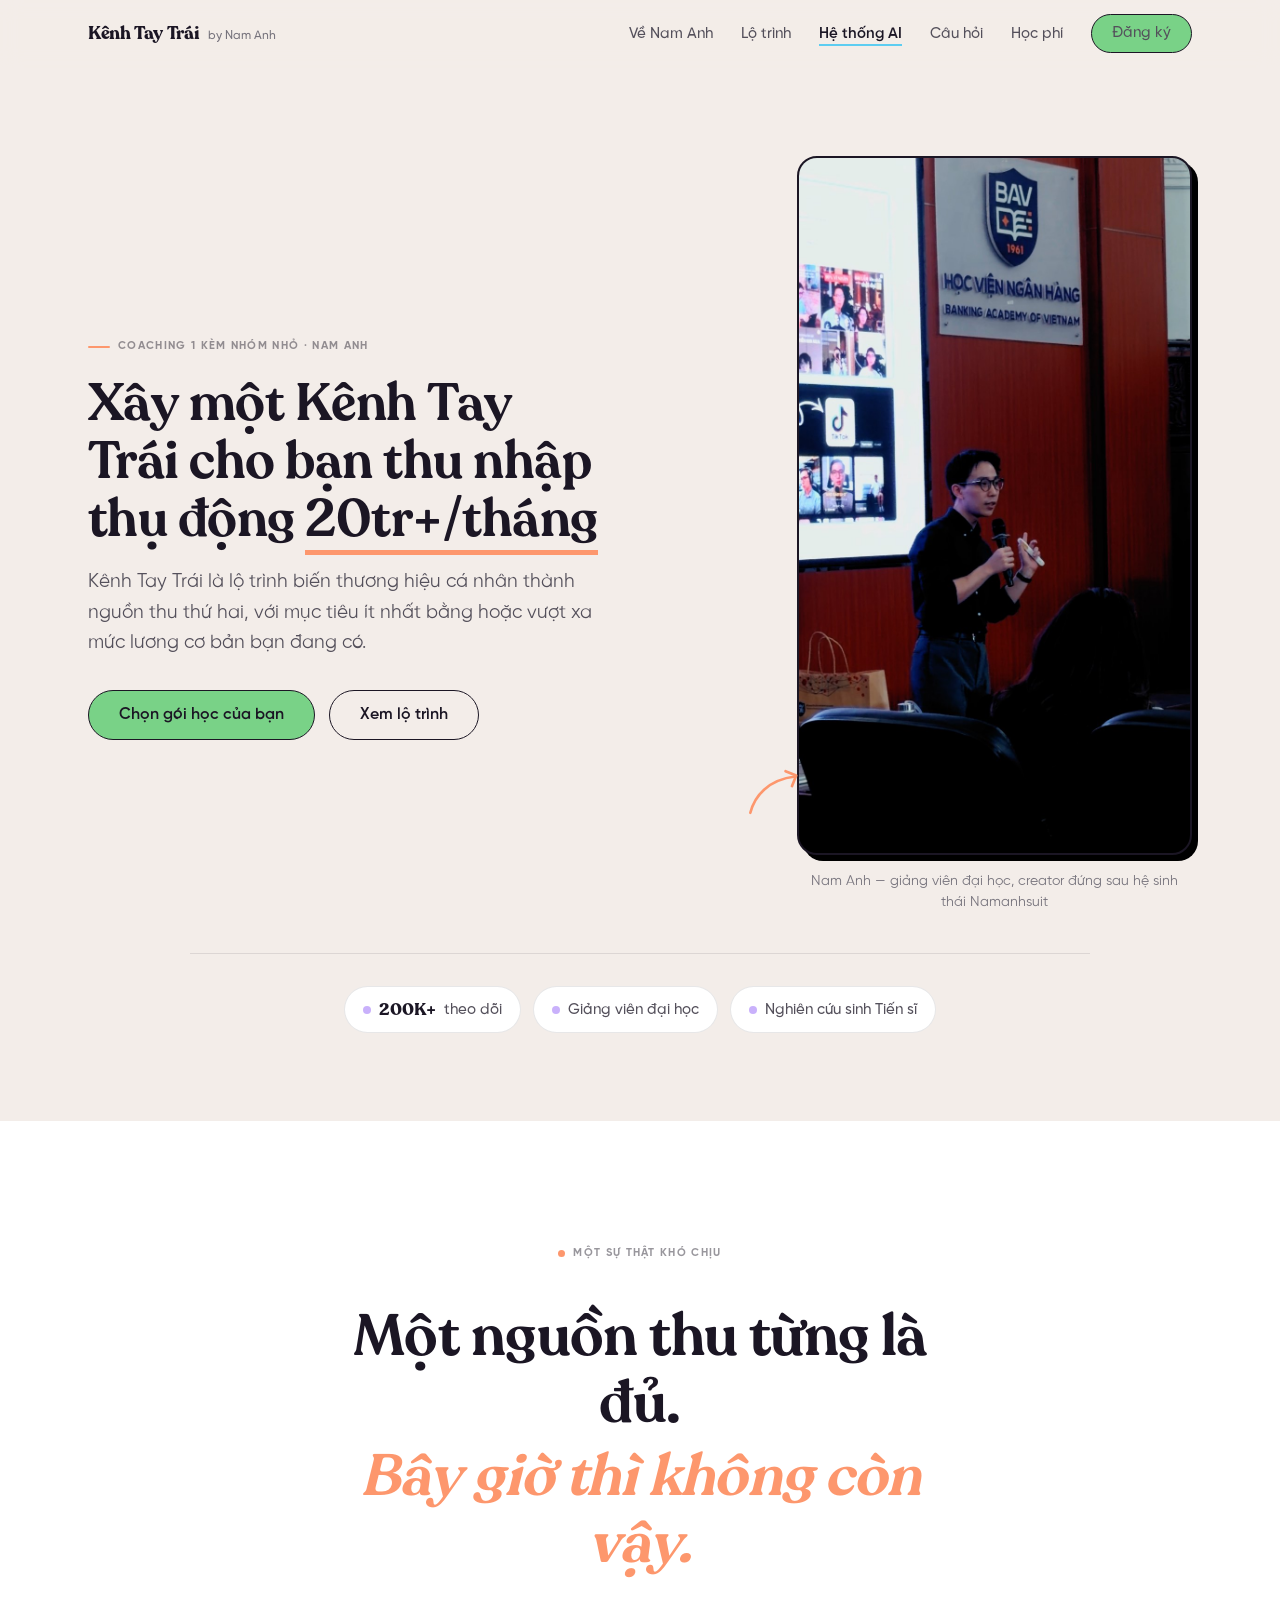
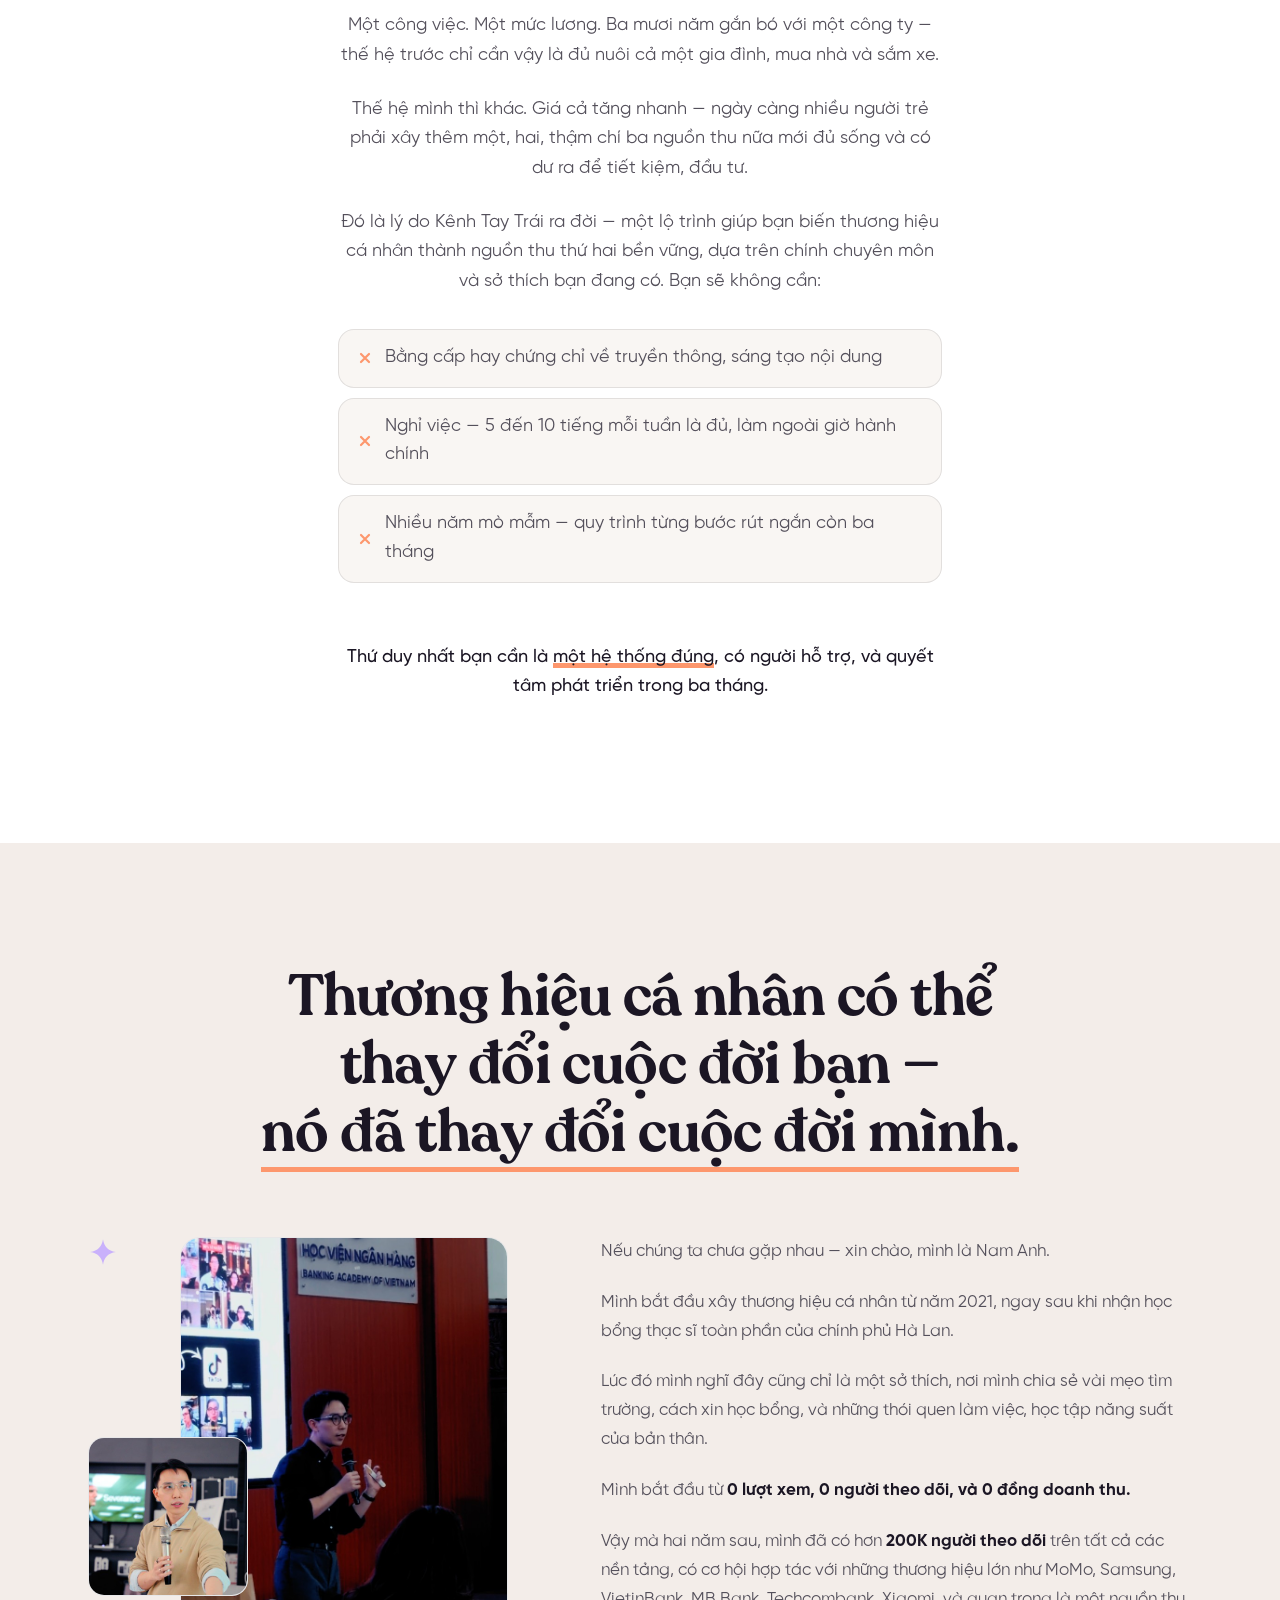
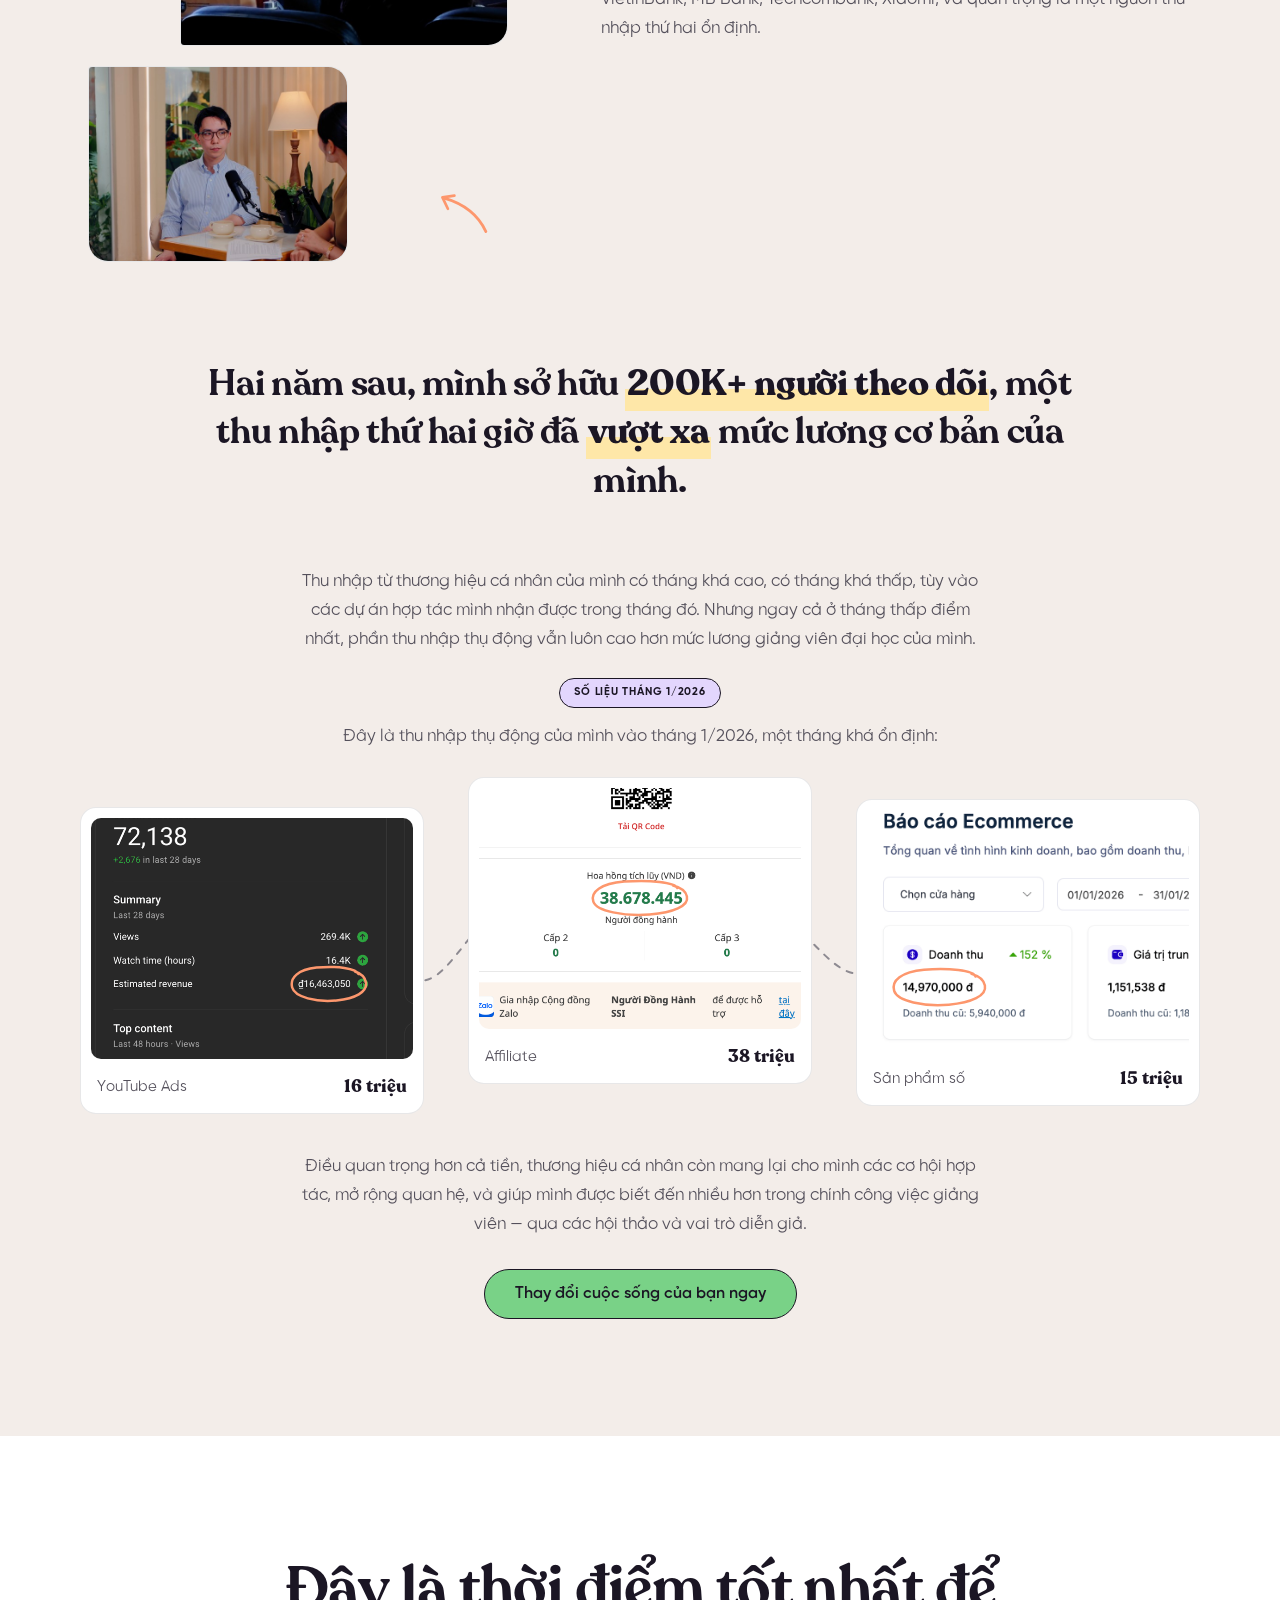
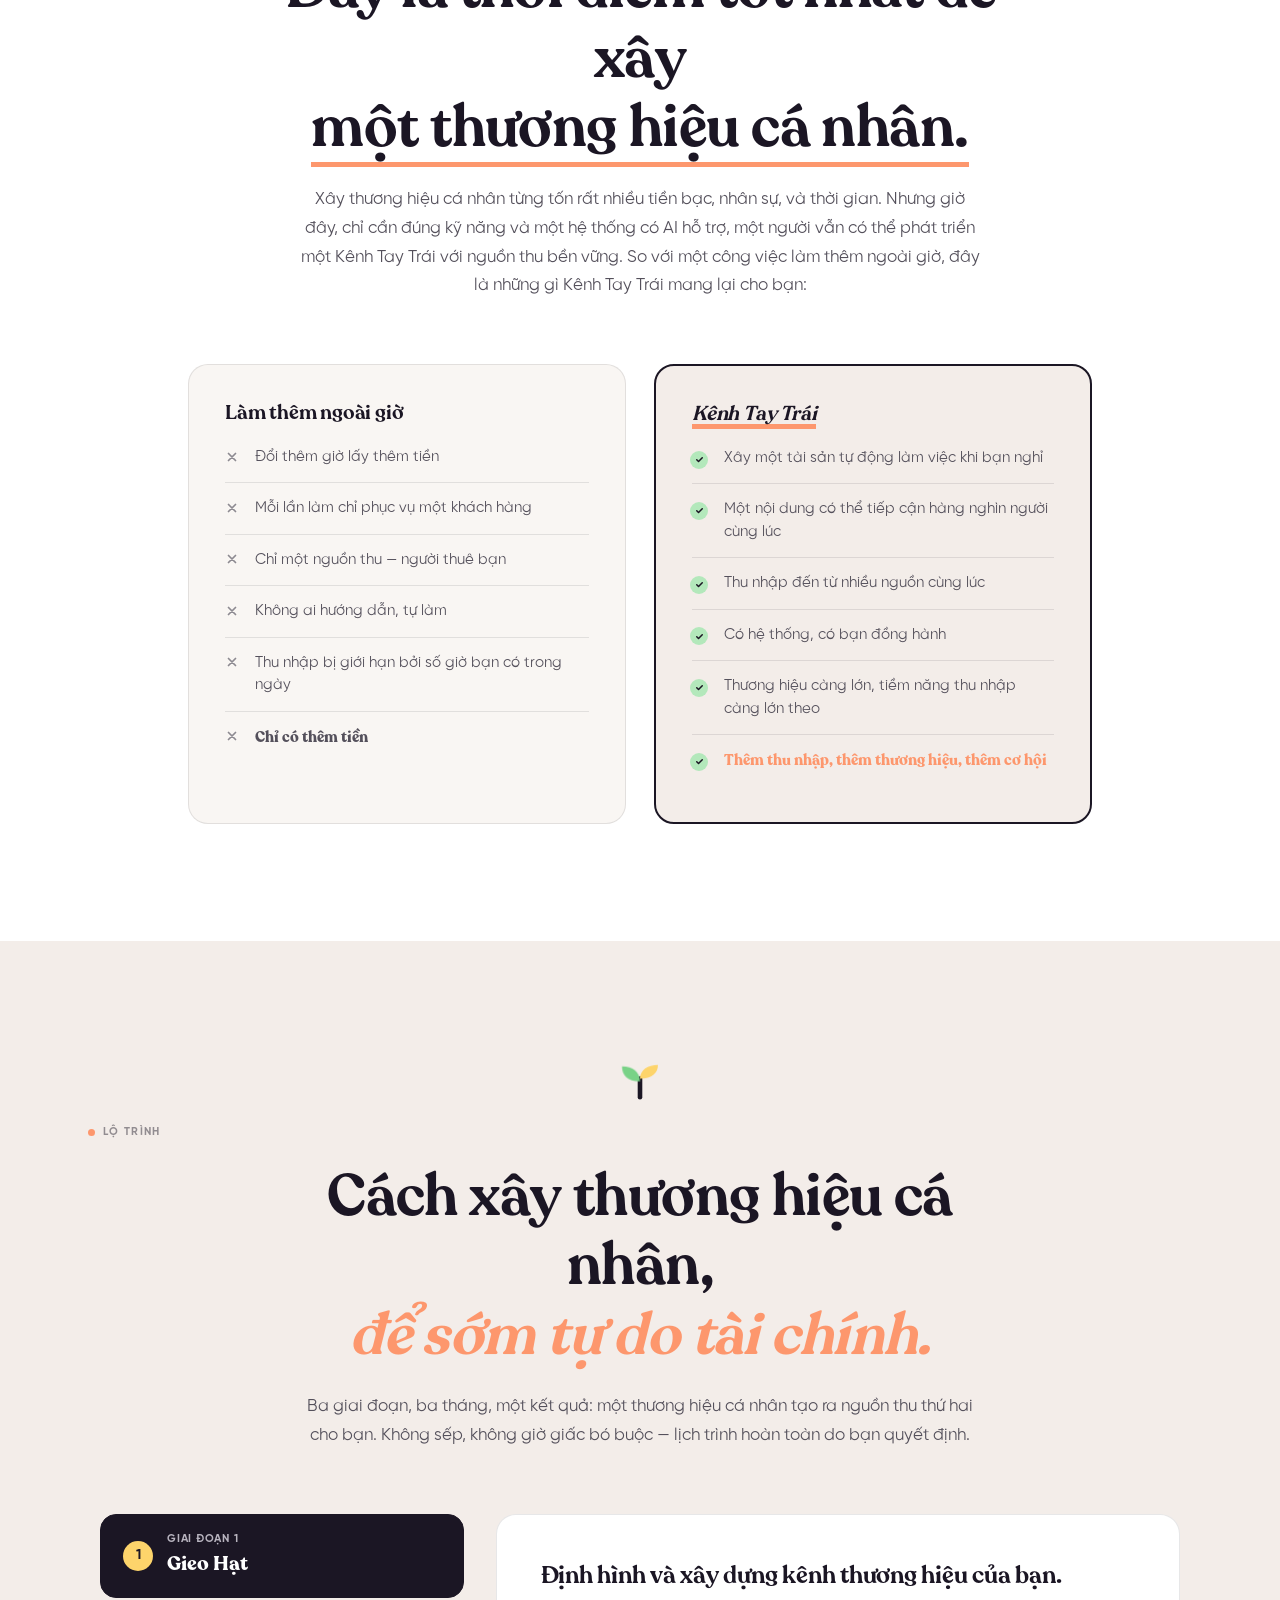
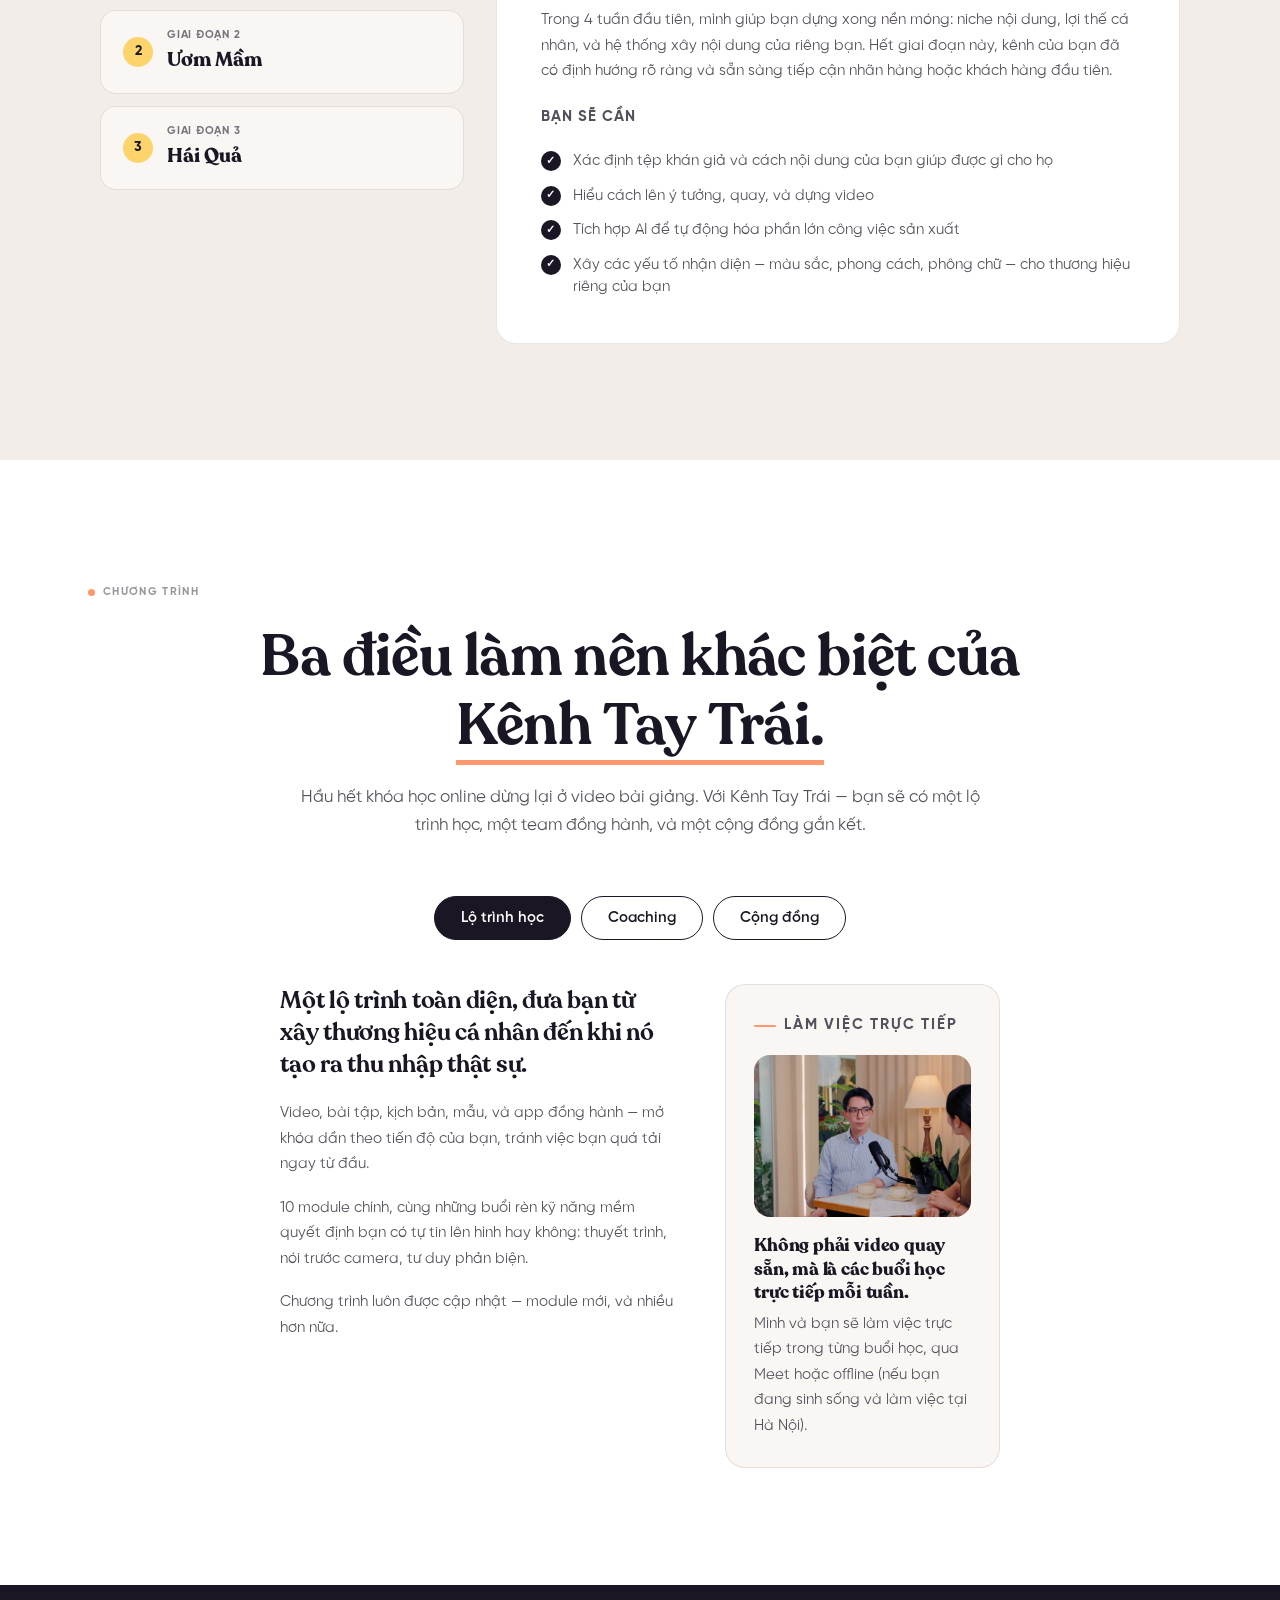
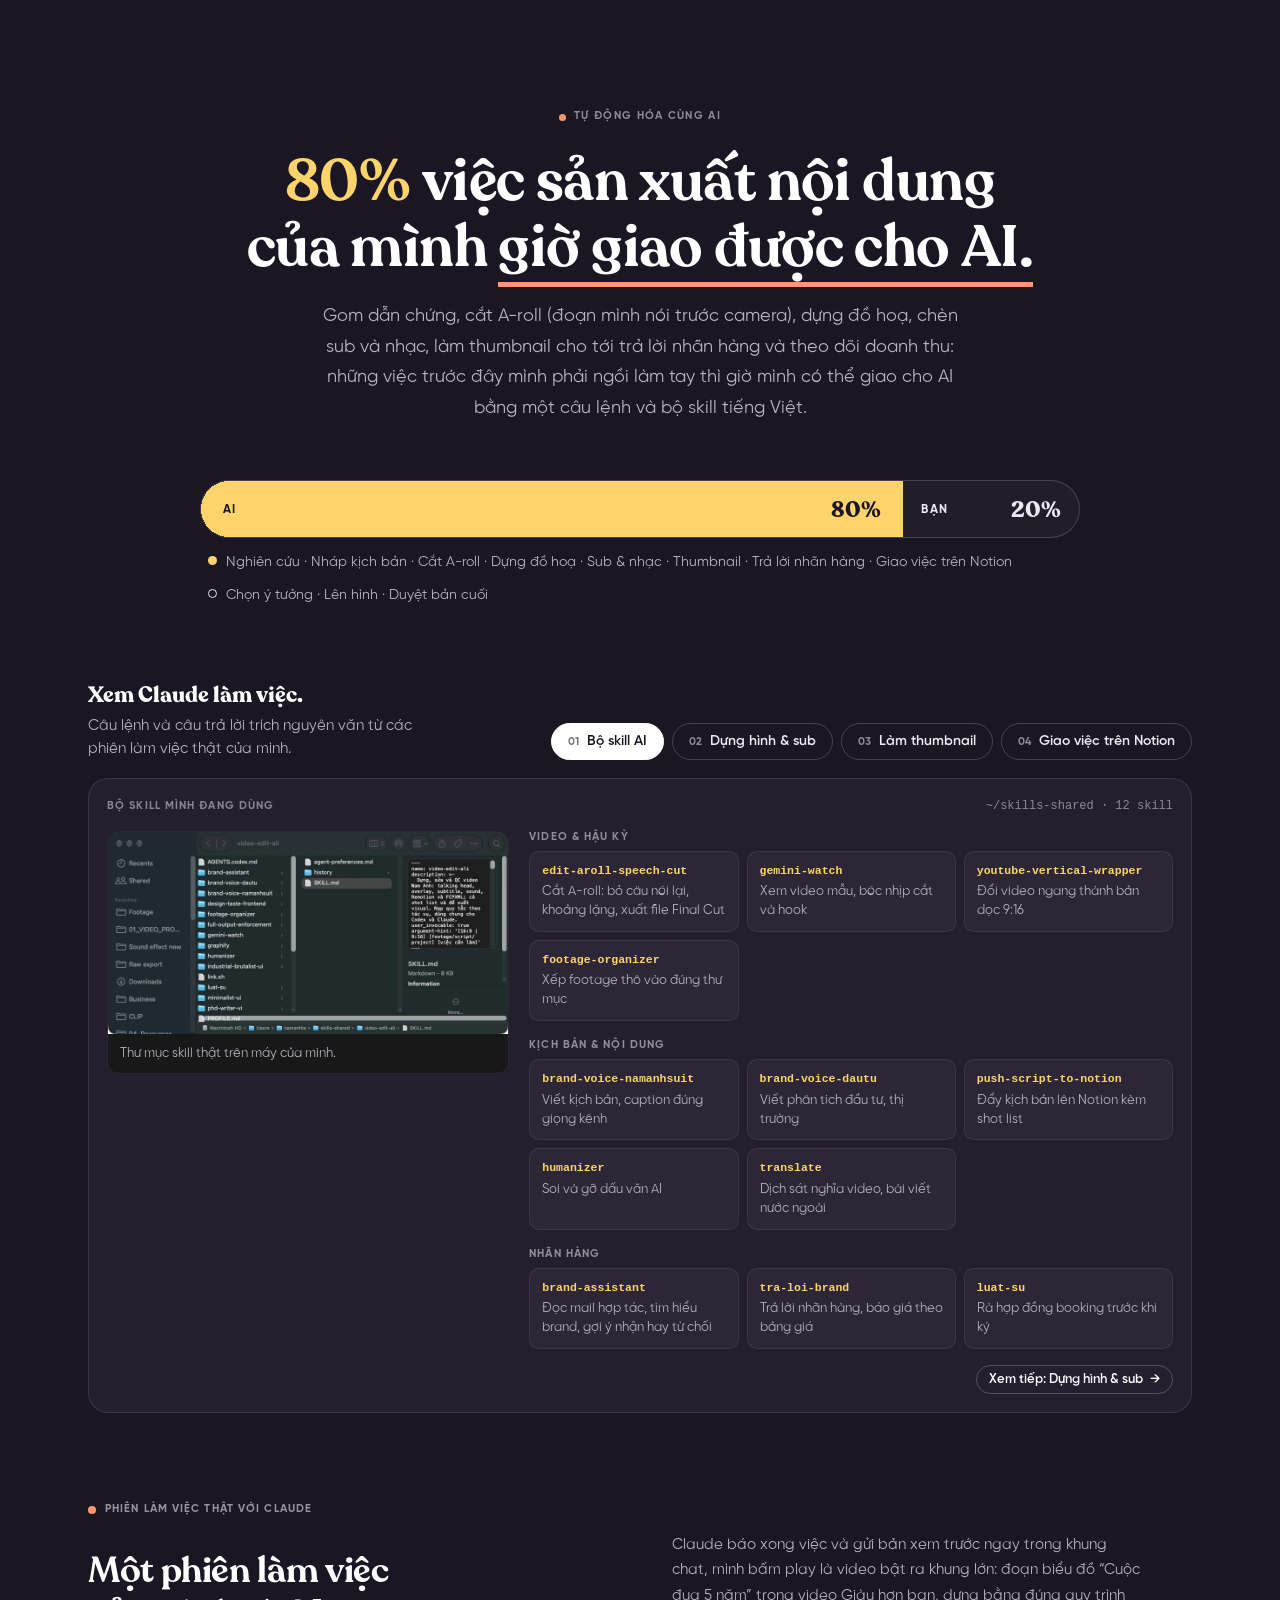
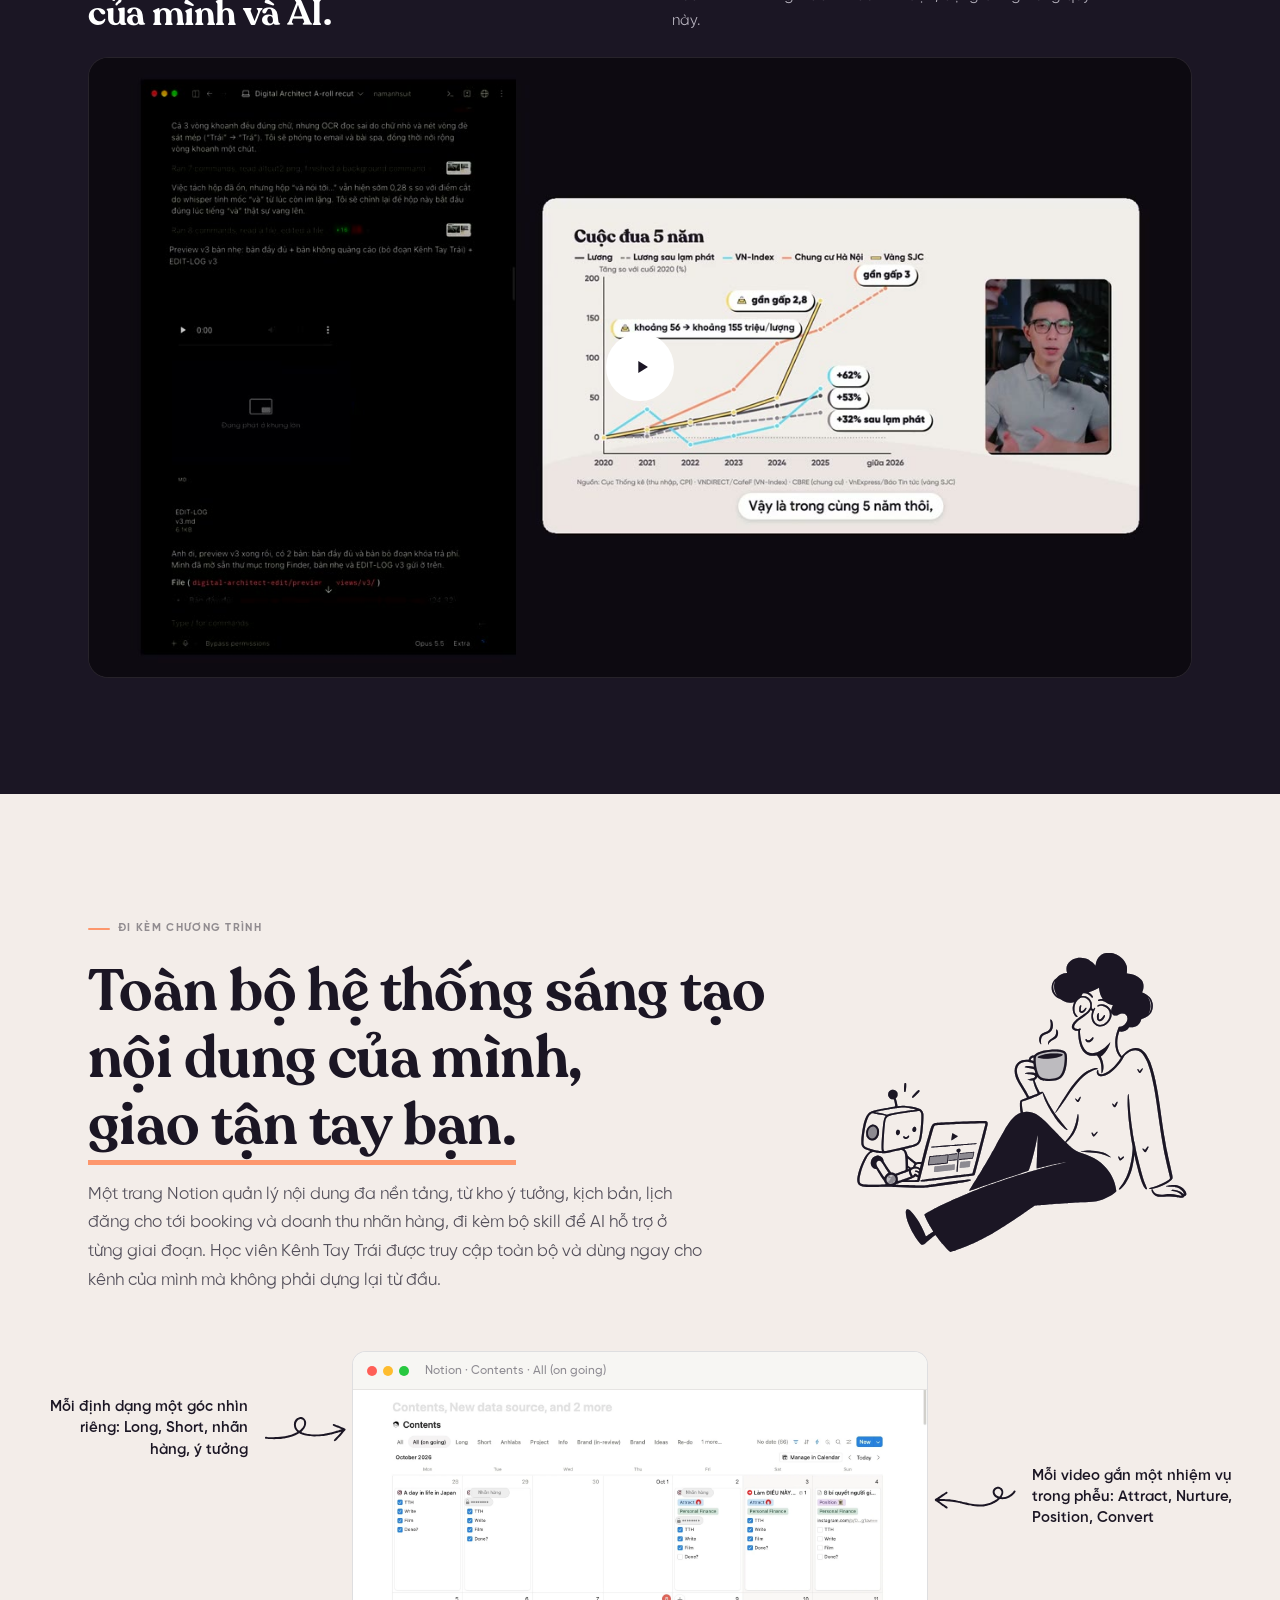
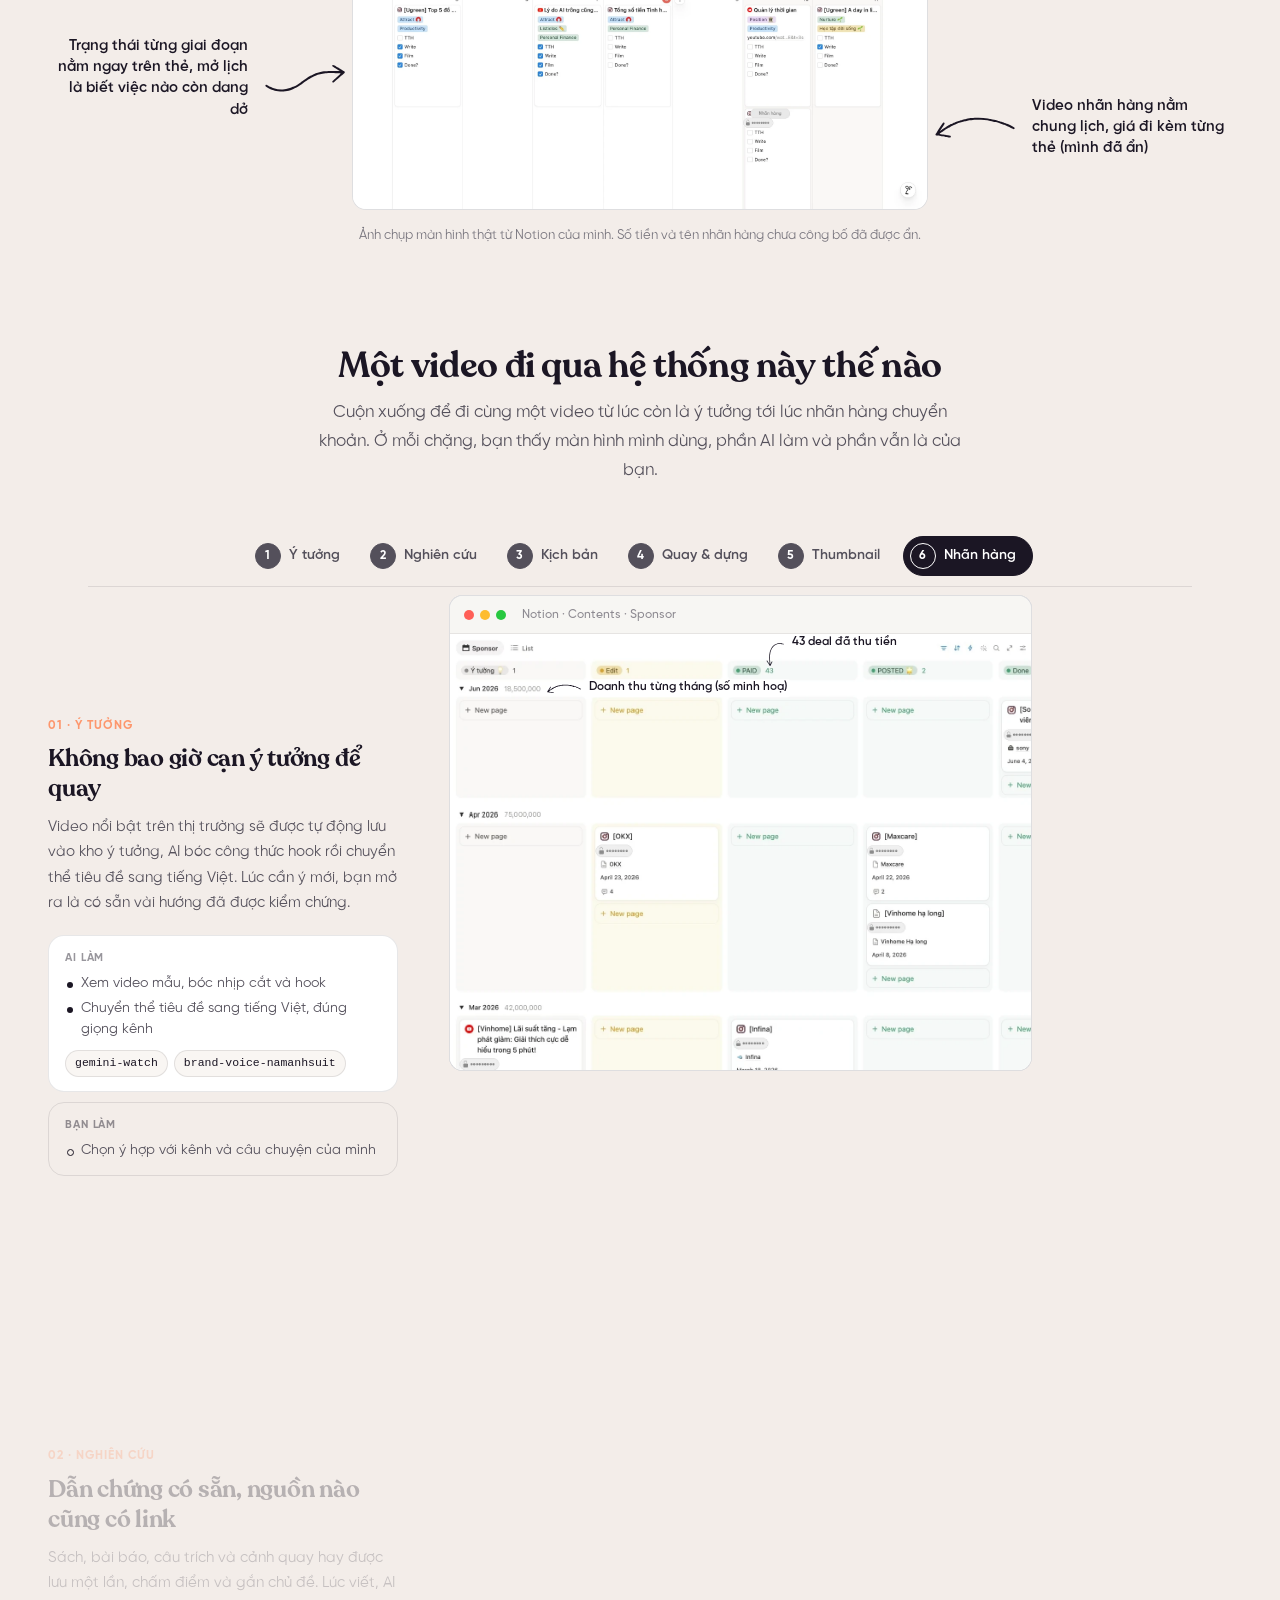
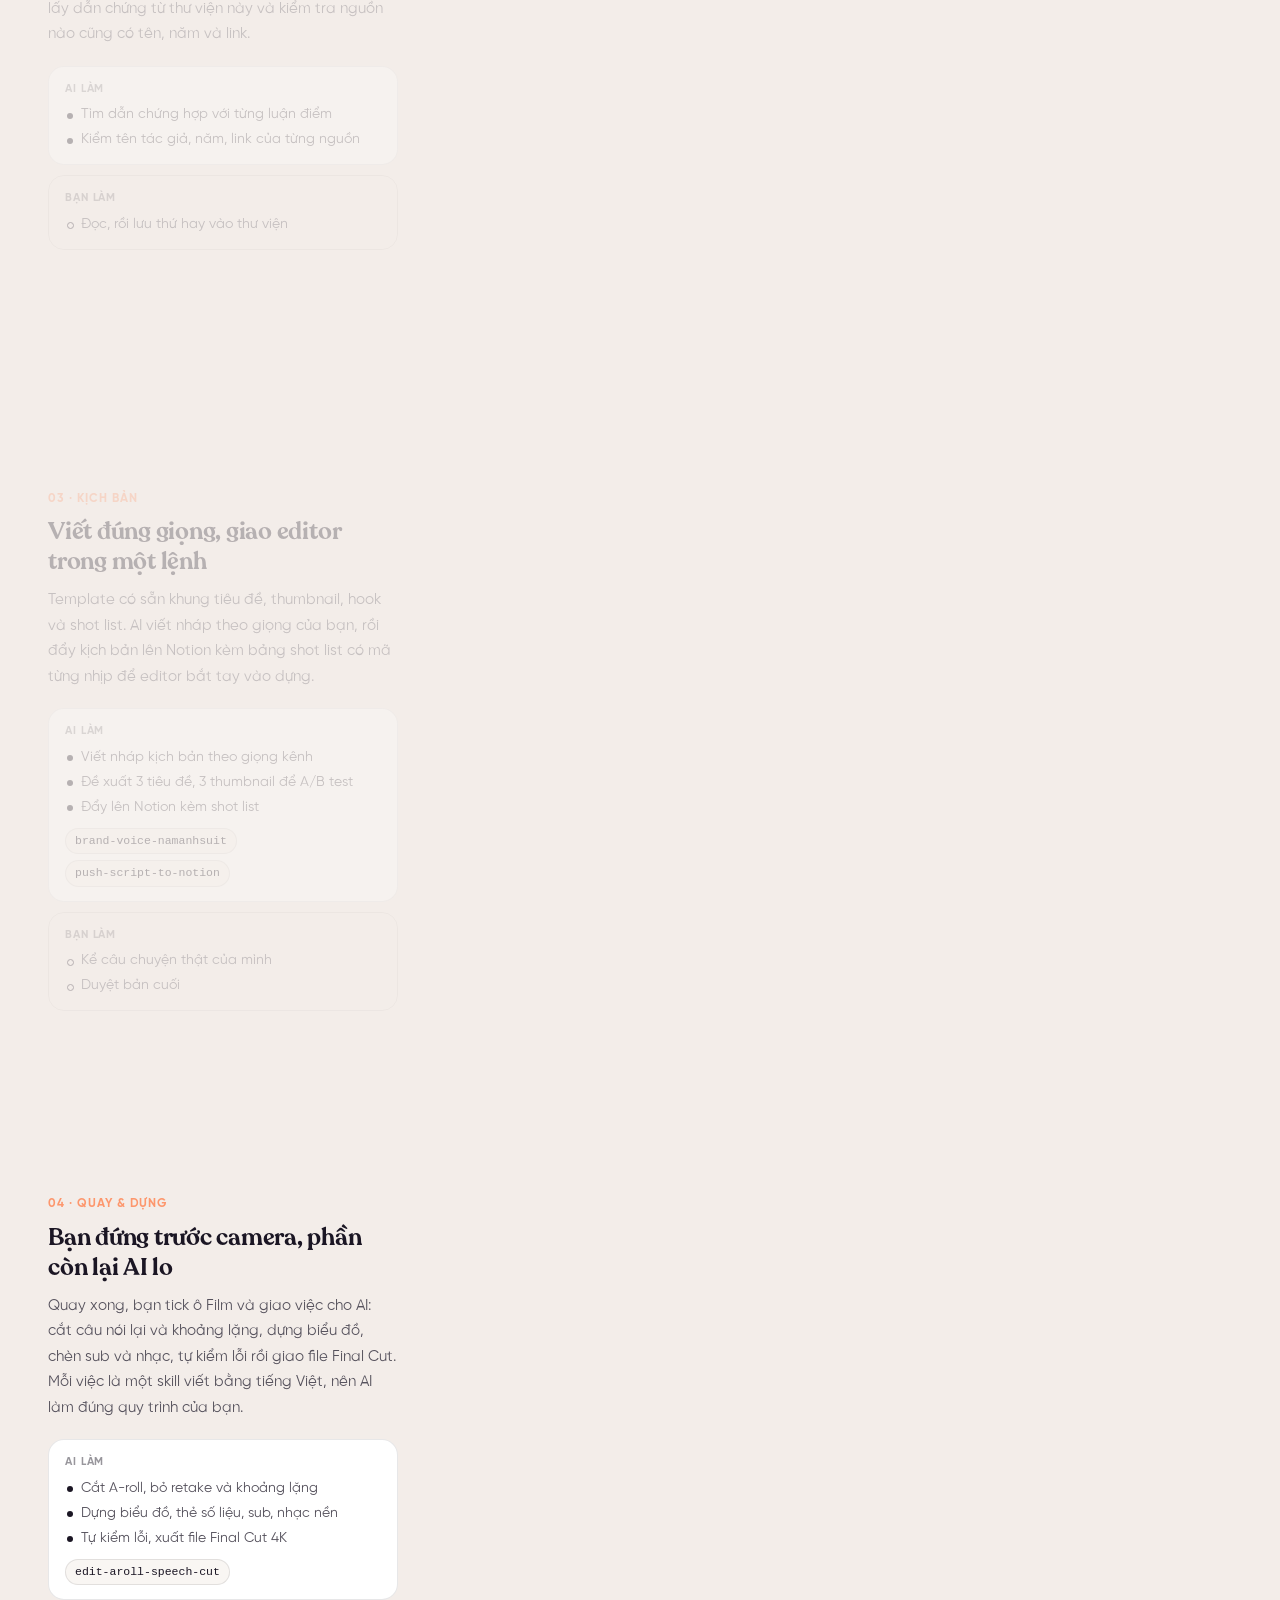
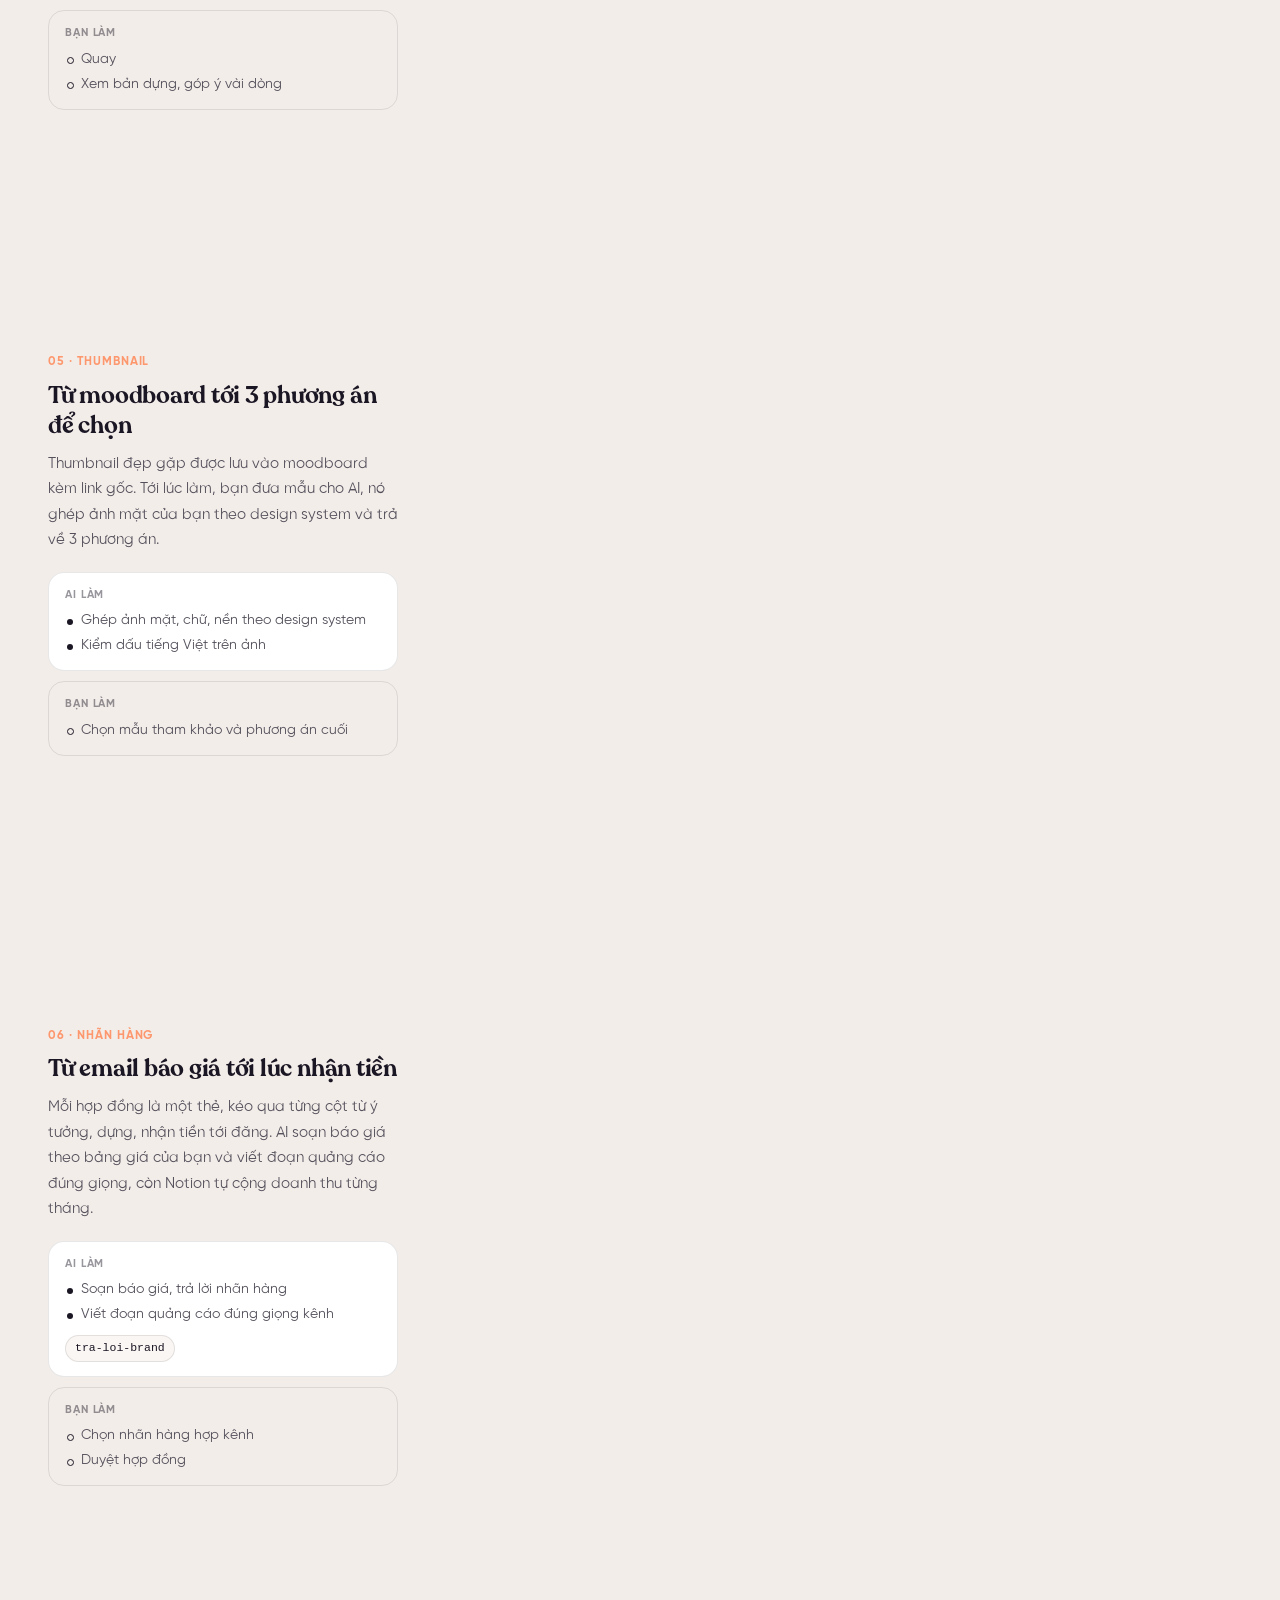
==== commit 289322c4: "Replace apply section with three-tier pricing (Học thử · Đồng hành · Học viên) Adds #hoc-phi pricing" ====
--- a/index.html
+++ b/index.html
@@ -12,7 +12,7 @@
 <link rel="manifest" href="site.webmanifest">
 <link rel="preload" href="fonts/SVN-Recoleta%20Bold.otf" as="font" type="font/otf" crossorigin>
 <link rel="preload" href="fonts/SVN-Gilroy%20Regular.otf" as="font" type="font/otf" crossorigin>
-<link rel="stylesheet" href="css/styles.css?v=51">
+<link rel="stylesheet" href="css/styles.css?v=52">
 </head>
 <body>
 
@@ -27,7 +27,8 @@
       <a href="#chuong-trinh">Lộ trình</a>
       <a href="#he-thong-ai">Hệ thống AI</a>
       <a href="#quy-trinh">Câu hỏi</a>
-      <a class="btn btn--mint btn--sm" href="#dang-ky">Đăng ký cohort</a>
+      <a href="#hoc-phi">Học phí</a>
+      <a class="btn btn--mint btn--sm" href="#hoc-phi">Đăng ký</a>
     </nav>
   </div>
   <div class="nav__progress" id="navProgress" aria-hidden="true"></div>
@@ -54,7 +55,7 @@
           </p>
 
           <div class="hero__actions">
-            <a class="btn btn--mint" href="#dang-ky">Đăng ký cohort tiếp theo</a>
+            <a class="btn btn--mint" href="#hoc-phi">Chọn gói học của bạn</a>
             <a class="btn btn--outline" href="#chuong-trinh">Xem lộ trình</a>
           </div>
         </div>
@@ -258,7 +259,7 @@
           và vai trò diễn giả.
         </p>
 
-        <a class="btn btn--mint story__cta" href="#dang-ky">Thay đổi cuộc sống của bạn ngay</a>
+        <a class="btn btn--mint story__cta" href="#hoc-phi">Thay đổi cuộc sống của bạn ngay</a>
       </div>
 
     </div>
@@ -1038,70 +1039,113 @@
       </div>
 
       <div class="aikit__cta reveal">
-        <a class="btn btn--mint" href="#dang-ky">Đăng ký để nhận bộ hệ thống <span aria-hidden="true">→</span></a>
+        <a class="btn btn--mint" href="#hoc-phi">Đăng ký để nhận bộ hệ thống <span aria-hidden="true">→</span></a>
         <p>Dành riêng cho học viên Kênh Tay Trái, đi cùng phần tích hợp AI ở giai đoạn Gieo Hạt.</p>
       </div>
 
     </div>
   </section>
 
-  <!-- ============================ 7. QUY TRÌNH + FAQ ============================ -->
-  <section class="section apply bg-ivory" id="quy-trinh">
+  <!-- ============================ 8. HỌC PHÍ (3 gói) ============================ -->
+  <section class="section pricing bg-ivory" id="hoc-phi">
+    <div class="container">
+      <div class="pricing__head reveal">
+        <p class="eyebrow eyebrow--center">Học phí</p>
+        <h2 class="pricing__title">
+          Học thử miễn phí, rồi <span class="mark mark--underline">chọn cách đi tiếp</span> hợp với bạn.
+        </h2>
+        <p class="pricing__intro">
+          Bạn xem hai bài mở đầu trước đã. Thấy hợp thì ủng hộ một quỹ từ thiện bất kỳ để học tiếp
+          ba học phần đầu, còn khi đã chắc muốn xây kênh nghiêm túc thì vào gói Học viên để mình kèm
+          trực tiếp trong ba tháng.
+        </p>
+      </div>
+
+      <div class="tiers reveal" role="table" aria-label="So sánh ba gói Kênh Tay Trái">
+        <div class="tiers__labels" role="rowgroup" aria-hidden="true">
+          <div class="tiers__corner">
+            <b>Mỗi gói có gì?</b>
+            <span>Gói sau có đủ mọi thứ của gói trước.</span>
+          </div>
+          <div class="tiers__label">2 bài mở đầu <small>Học phần 0</small></div>
+          <div class="tiers__label">Ngách, Ý tưởng, Tiêu đề &amp; Hook <small>Học phần 1–3 · 8 buổi đã quay</small></div>
+          <div class="tiers__label">Thumbnail, Kịch bản, Quay dựng, AI, Nguồn thu <small>Học phần 4–11 · ra dần theo lịch học</small></div>
+          <div class="tiers__label">Học trực tiếp hằng tuần <small>Buổi nào cũng có bản ghi</small></div>
+          <div class="tiers__label">Nhóm nhỏ 1–4 người, mình góp ý bài làm <small>Kèm Discord riêng của học viên</small></div>
+          <div class="tiers__label">Bộ hệ thống AI và Notion mình đang dùng</div>
+        </div>
+
+        <!-- Gói 1 · Học thử -->
+        <article class="tier" role="rowgroup">
+          <div class="tier__head">
+            <h3 class="tier__name">Học thử</h3>
+            <p class="tier__price num">0đ</p>
+            <p class="tier__sub">Xem ngay, không cần tài khoản</p>
+            <a class="btn btn--outline tier__cta" href="https://hoc.namanhsuit.com/hoc/kenh-tay-trai/bai/b391148b-42e1-44b5-b7ad-73c6e610755d">Xem 2 bài mở đầu <span aria-hidden="true">→</span></a>
+            <span class="tier__alt" aria-hidden="true"></span>
+          </div>
+          <ul class="tier__rows">
+            <li class="is-yes"><span class="tier__k">2 bài mở đầu</span></li>
+            <li class="is-no"><span class="tier__k">Học phần 1–3</span></li>
+            <li class="is-no"><span class="tier__k">Học phần 4–11</span></li>
+            <li class="is-no"><span class="tier__k">Học trực tiếp hằng tuần</span></li>
+            <li class="is-no"><span class="tier__k">Nhóm nhỏ, mình góp ý bài</span></li>
+            <li class="is-no"><span class="tier__k">Bộ hệ thống AI và Notion</span></li>
+          </ul>
+        </article>
+
+        <!-- Gói 2 · Đồng hành -->
+        <article class="tier" role="rowgroup">
+          <div class="tier__head">
+            <h3 class="tier__name">Đồng hành</h3>
+            <p class="tier__price">Tuỳ tâm</p>
+            <p class="tier__sub">Ủng hộ một quỹ từ thiện bất kỳ, số tiền do bạn chọn</p>
+            <a class="btn btn--dark tier__cta" href="#ung-ho">Gửi biên lai từ thiện <span aria-hidden="true">→</span></a>
+            <a class="tier__alt" href="https://www.youtube.com/channel/UCKCKSw--Ftm3e22Us8CMBsA/join" target="_blank" rel="noopener">
+              hoặc YouTube Member 40.000đ/tháng
+            </a>
+          </div>
+          <ul class="tier__rows">
+            <li class="is-yes"><span class="tier__k">2 bài mở đầu</span></li>
+            <li class="is-yes"><span class="tier__k">Học phần 1–3 · 8 buổi</span></li>
+            <li class="is-no"><span class="tier__k">Học phần 4–11</span></li>
+            <li class="is-no"><span class="tier__k">Học trực tiếp hằng tuần</span></li>
+            <li class="is-no"><span class="tier__k">Nhóm nhỏ, mình góp ý bài</span></li>
+            <li class="is-no"><span class="tier__k">Bộ hệ thống AI và Notion</span></li>
+          </ul>
+        </article>
+
+        <!-- Gói 3 · Học viên (thẻ nổi duy nhất của trang) -->
+        <article class="tier tier--featured" role="rowgroup">
+          <span class="tier__badge">Trọn chương trình</span>
+          <div class="tier__head">
+            <h3 class="tier__name">Học viên</h3>
+            <p class="tier__price num">5.000.000đ</p>
+            <p class="tier__sub">Trả một lần, hoàn 100% nếu thấy không hợp trong 7 ngày đầu</p>
+            <a class="btn btn--mint tier__cta" href="https://hoc.namanhsuit.com/mua/kenh-tay-trai?nguon=landing">Đăng ký học viên <span aria-hidden="true">→</span></a>
+            <a class="tier__alt" href="#dang-ky">Muốn nói chuyện với mình trước? Điền đơn 2 phút</a>
+          </div>
+          <ul class="tier__rows">
+            <li class="is-yes"><span class="tier__k">2 bài mở đầu</span></li>
+            <li class="is-yes"><span class="tier__k">Học phần 1–3 · 8 buổi</span></li>
+            <li class="is-yes"><span class="tier__k">Học phần 4–11</span></li>
+            <li class="is-yes"><span class="tier__k">Học trực tiếp hằng tuần, có bản ghi</span></li>
+            <li class="is-yes"><span class="tier__k">Nhóm nhỏ 1–4 người, mình góp ý bài</span></li>
+            <li class="is-yes"><span class="tier__k">Bộ hệ thống AI và Notion</span></li>
+          </ul>
+        </article>
+      </div>
+
+      <p class="pricing__note">
+        Gói Đồng hành: tiền đi thẳng tới quỹ từ thiện, mình không giữ đồng nào. YouTube Member đã kết nối
+        Discord ở trang học thì học phần 0–3 tự mở, và đóng lại khi bạn dừng membership.
+      </p>
+    </div>
+  </section>
+
+  <!-- ============================ 9. CÂU HỎI ============================ -->
+  <section class="section apply bg-white" id="quy-trinh">
     <div class="container apply__grid">
-
-      <div class="apply__col reveal">
-        <p class="eyebrow">Bước tiếp theo</p>
-        <h2 class="apply__title">
-          Bạn có <span class="mark mark--underline">phù hợp</span> với Kênh tay trái?
-        </h2>
-        <p class="apply__intro">
-          Mỗi cohort có giới hạn số lượng, để coaching hiệu quả và nhóm
-          nhỏ không bị quá tải.
-        </p>
-
-        <ol class="apply__steps" data-reveal-group>
-          <li>
-            <b>1</b>
-            <div>
-              <h3>Điền form</h3>
-              <p>
-                Hai phút. Một khảo sát ngắn về thế mạnh, mục tiêu, và lợi thế
-                "unfair advantage" của bạn khi xây dựng thương hiệu cá nhân.
-                Bạn chưa cần có sẵn kênh, ý tưởng, hay kinh nghiệm — đây sẽ là
-                quá trình giúp mình hiểu thêm về bạn và lộ trình xây dựng
-                thương hiệu phù hợp nhất.
-              </p>
-            </div>
-          </li>
-          <li>
-            <b>2</b>
-            <div>
-              <h3>Đặt lịch meeting</h3>
-              <p>
-                Nếu bạn phù hợp với Kênh Tay Trái, bạn sẽ nhận email đặt lịch
-                cho buổi meeting đầu tiên — nơi mình và bạn sẽ cùng thảo luận
-                sâu hơn về mục tiêu xây dựng thương hiệu, và nguồn thu nhập
-                phù hợp nhất để bạn phát triển.
-              </p>
-            </div>
-          </li>
-          <li>
-            <b>3</b>
-            <div>
-              <h3>Cùng quyết định</h3>
-              <p>
-                Một buổi trò chuyện cuối cùng — để cả hai cùng chắc chắn: bạn
-                phù hợp với Kênh Tay Trái, và Kênh Tay Trái phù hợp với bạn.
-                Nếu đúng, bạn chính thức trở thành một phần của Kênh Tay Trái
-                và bắt đầu hành trình xây dựng nguồn thu nhập thứ hai của
-                mình.
-              </p>
-            </div>
-          </li>
-        </ol>
-
-        <a class="btn btn--dark apply__cta" href="#dang-ky">Bắt đầu đăng ký <span aria-hidden="true">→</span></a>
-      </div>
 
       <div class="apply__col reveal">
         <p class="eyebrow">Câu hỏi thường gặp</p>
@@ -1110,13 +1154,50 @@
           Không thấy câu hỏi của bạn ở đây? Nhắn trực tiếp cho mình trên
           Discord, mình sẽ trả lời trong vòng một ngày.
         </p>
-
+        <a class="btn btn--dark apply__cta" href="#hoc-phi">Xem lại ba gói học <span aria-hidden="true">→</span></a>
+      </div>
+
+      <div class="apply__col reveal">
         <div class="apply__faq">
-          <button class="apply__q is-active" data-faq="1">
+          <button class="apply__q is-active" data-faq="7">
+            <span>Gói Đồng hành, "ủng hộ từ thiện" là thế nào?</span>
+            <b aria-hidden="true">+</b>
+          </button>
+          <div class="apply__a is-active" data-faq-a="7">
+            <div class="apply__a-inner">
+              <p>
+                Bạn lấy một mã ngắn ở form, rồi chuyển khoản số tiền bất kỳ tới một quỹ hay tổ chức
+                từ thiện mà bạn tin, nhớ ghi mã đó vào nội dung chuyển khoản. Xong thì chụp màn hình
+                "chuyển tiền thành công" gửi lên form. Biên lai rõ ràng thì hệ thống mở học phần 0–3
+                cho bạn ngay, còn chỗ nào chưa chắc thì mình tự xem và trả lời qua email trong vòng
+                24 giờ.
+              </p>
+              <p>
+                Chuyển cho một cá nhân thì không được tính, kể cả khi người đó đang kêu gọi giúp đỡ,
+                vì mình không có cách nào kiểm chứng tiền đã tới đúng chỗ.
+              </p>
+            </div>
+          </div>
+
+          <button class="apply__q" data-faq="8">
+            <span>Mình là YouTube Member thì mở học phần 0–3 bằng cách nào?</span>
+            <b aria-hidden="true">+</b>
+          </button>
+          <div class="apply__a" data-faq-a="8">
+            <div class="apply__a-inner">
+              <p>
+                Bạn đăng nhập trang học hoc.namanhsuit.com, vào "Khóa của tôi" rồi bấm "Kết nối
+                Discord". YouTube đã liên kết với Discord của bạn thì role member tự có, học phần 0–3
+                mở ngay sau đó. Bậc member nào cũng được, kể cả bậc 40.000đ/tháng.
+              </p>
+            </div>
+          </div>
+
+          <button class="apply__q" data-faq="1">
             <span>Mỗi tuần cần bỏ ra bao nhiêu thời gian?</span>
             <b aria-hidden="true">+</b>
           </button>
-          <div class="apply__a is-active" data-faq-a="1">
+          <div class="apply__a" data-faq-a="1">
             <div class="apply__a-inner">
               <p>
                 Phần lớn học viên dành khoảng 5–10 tiếng mỗi tuần cho việc xây
@@ -1213,7 +1294,7 @@
         <em class="final__em">Ba tháng nữa</em>, kênh tay trái có thể trở thành
         <span class="mark mark--underline">nguồn thu thứ hai ổn định</span> của bạn.
       </h2>
-      <a class="btn btn--mint" href="#dang-ky">Đăng ký cohort tiếp theo</a>
+      <a class="btn btn--mint" href="#hoc-phi">Chọn gói học của bạn</a>
     </div>
   </section>
 
@@ -1229,6 +1310,7 @@
       <nav class="footer__nav" aria-label="Điều hướng chân trang">
         <a href="#ve-nam-anh">Về Nam Anh</a>
         <a href="#chuong-trinh">Lộ trình</a>
+        <a href="#hoc-phi">Học phí</a>
         <a href="#quy-trinh">Câu hỏi</a>
       </nav>
       <p class="footer__note">
@@ -1437,6 +1519,102 @@
   </div>
 
 
-<script src="js/main.js?v=30" defer></script>
+  <!-- ============================ GÓI ĐỒNG HÀNH · nộp biên lai từ thiện (pop-up) ============================ -->
+  <div class="signup-modal" id="ung-ho" aria-hidden="true">
+    <div class="signup-modal__backdrop" data-modal-close></div>
+    <div class="signup-modal__panel" role="dialog" aria-modal="true" aria-labelledby="donateTitle">
+      <button type="button" class="signup-modal__close" data-modal-close aria-label="Đóng">
+        <svg viewBox="0 0 24 24" width="20" height="20"><path d="M5 5l14 14M19 5L5 19" stroke="#1B1624" stroke-width="2" stroke-linecap="round"/></svg>
+      </button>
+
+      <p class="eyebrow eyebrow--center">Gói Đồng hành</p>
+      <h2 class="signup__title" id="donateTitle">
+        Ủng hộ từ thiện tuỳ tâm,
+        <span class="mark mark--underline">mình mở học phần 0–3 cho bạn.</span>
+      </h2>
+
+      <div class="signup__card donate">
+        <div class="signup__progress"><div class="signup__progress-bar" data-donate-bar style="width:33%"></div></div>
+
+        <!-- Bước 1: email → lấy mã -->
+        <form class="signup__step is-active" data-donate-step="1" novalidate>
+          <p class="signup__num">Bước 1/3</p>
+          <h3>Học phần sẽ mở vào email nào?</h3>
+          <p class="signup__hint">Mình gửi link đăng nhập trang học vào email này khi biên lai được duyệt, nên bạn nhớ dùng email đang đọc được nhé.</p>
+          <input type="email" name="email" placeholder="Email" autocomplete="email" required>
+          <input type="text" name="name" placeholder="Tên của bạn" autocomplete="name">
+          <select name="source" required>
+            <option value="" disabled selected>Bạn biết đến Kênh Tay Trái qua: *</option>
+            <option>YouTube</option>
+            <option>TikTok</option>
+            <option>Instagram</option>
+            <option>Facebook</option>
+            <option>Email / Newsletter</option>
+            <option>Bạn bè giới thiệu</option>
+            <option>Khác</option>
+          </select>
+          <p class="donate__error" data-donate-error hidden></p>
+          <div class="signup__nav">
+            <span></span>
+            <button type="submit" class="btn btn--dark">Lấy mã ủng hộ <span aria-hidden="true">→</span></button>
+          </div>
+        </form>
+
+        <!-- Bước 2: hướng dẫn chuyển khoản -->
+        <div class="signup__step" data-donate-step="2">
+          <p class="signup__num">Bước 2/3</p>
+          <h3>Chuyển khoản tới một quỹ từ thiện, nội dung ghi đúng mã này:</h3>
+          <div class="donate__code">
+            <b class="num" data-donate-note>KTT ······</b>
+            <button type="button" class="btn btn--outline btn--sm" data-donate-copy>Chép mã</button>
+          </div>
+          <ul class="donate__rules">
+            <li>Số tiền tuỳ bạn, 20.000đ hay 2 triệu đều được mở như nhau.</li>
+            <li>Người nhận phải là quỹ hoặc tổ chức từ thiện, ví dụ Quỹ Bảo trợ trẻ em Việt Nam, Hội Chữ thập đỏ, Ban cứu trợ của Mặt trận Tổ quốc hay quỹ bệnh nhân nghèo của một bệnh viện. Chuyển cho cá nhân thì không được tính.</li>
+            <li>Chuyển xong thì chụp lại màn hình "chuyển tiền thành công", thấy rõ số tiền, người nhận và nội dung.</li>
+          </ul>
+          <div class="signup__nav">
+            <button type="button" class="signup__prev" data-donate-back="1">← Đổi email</button>
+            <button type="button" class="btn btn--dark" data-donate-go="3">Mình chuyển xong rồi <span aria-hidden="true">→</span></button>
+          </div>
+        </div>
+
+        <!-- Bước 3: nộp ảnh biên lai -->
+        <form class="signup__step" data-donate-step="3" novalidate>
+          <p class="signup__num">Bước 3/3</p>
+          <h3>Gửi ảnh biên lai cho mình</h3>
+          <p class="signup__hint">AI sẽ đọc biên lai trong khoảng 10–20 giây. Đủ rõ thì học phần mở ngay, chỗ nào chưa chắc thì mình tự xem trong vòng 24 giờ.</p>
+          <label class="donate__file">
+            <input type="file" name="receipt" accept="image/png,image/jpeg,image/webp,image/heic,image/heif" required>
+            <span data-donate-filename>Chọn ảnh chụp màn hình (tối đa 5 MB)</span>
+          </label>
+          <div class="signup__grid2">
+            <input type="text" name="charity" placeholder="Bạn ủng hộ cho quỹ nào?">
+            <input type="text" name="amount" inputmode="numeric" placeholder="Số tiền (đ)">
+          </div>
+          <p class="donate__error" data-donate-error hidden></p>
+          <div class="signup__nav">
+            <button type="button" class="signup__prev" data-donate-back="2">← Xem lại mã</button>
+            <button type="submit" class="btn btn--dark" data-donate-submit>Gửi biên lai <span aria-hidden="true">→</span></button>
+          </div>
+        </form>
+
+        <!-- Kết quả -->
+        <div class="signup__done" data-donate-done="duyet">
+          <div class="signup__done-icon"><svg viewBox="0 0 24 24" width="26" height="26"><path d="M5 12.5l4.5 4.5L19 7.5" stroke="#1B1624" stroke-width="2.5" fill="none" stroke-linecap="round" stroke-linejoin="round"/></svg></div>
+          <h3>Học phần 0–3 đã mở cho bạn</h3>
+          <p>Cảm ơn bạn đã ủng hộ. Mình vừa gửi link đăng nhập tới <b data-donate-email></b>, bạn mở email rồi bấm vào là vào học được luôn.</p>
+          <a class="btn btn--mint donate__go" href="https://hoc.namanhsuit.com/login?next=%2Fhoc%2Fkenh-tay-trai">Vào trang học <span aria-hidden="true">→</span></a>
+        </div>
+        <div class="signup__done" data-donate-done="cho_duyet">
+          <div class="signup__done-icon donate__wait"><svg viewBox="0 0 24 24" width="26" height="26"><circle cx="12" cy="12" r="8" stroke="#1B1624" stroke-width="2.2" fill="none"/><path d="M12 8v4.5l3 2" stroke="#1B1624" stroke-width="2.2" fill="none" stroke-linecap="round"/></svg></div>
+          <h3>Mình nhận được biên lai rồi</h3>
+          <p>Có vài chi tiết AI đọc chưa chắc nên mình sẽ tự xem trong vòng 24 giờ, xong thì báo qua <b data-donate-email></b> kèm link vào học.</p>
+        </div>
+      </div>
+    </div>
+  </div>
+
+<script src="js/main.js?v=31" defer></script>
 </body>
 </html>
--- a/css/styles.css
+++ b/css/styles.css
@@ -1957,3 +1957,136 @@
   .jtour__who{order:2;}
   .jtour__body .jmob{order:1;margin-bottom:18px;}
 }
+
+/* ==========================================================================
+   HỌC PHÍ — 3 gói (9/11/2026)
+   Desktop: một bảng liền, đầu cột (tên · giá · nút) thẳng hàng nhờ subgrid,
+   cột nhãn bên trái như bảng giá Làm Chủ Tiền nhưng chỉ 6 dòng.
+   Mobile < 900px: 3 thẻ chồng, mỗi thẻ chỉ liệt kê thứ mình có.
+   Thẻ Học viên là thẻ anchor duy nhất dùng shadow 6px của trang.
+   ========================================================================== */
+.pricing__head{text-align:center;max-width:720px;margin:0 auto clamp(2.5rem,5vw,3.5rem);}
+.pricing__title{font-size:var(--step-h2);line-height:1.12;margin:14px 0 18px;}
+.pricing__intro{font-size:var(--step-body);line-height:1.7;color:var(--fg-2);}
+.pricing__note{
+  max-width:720px;margin:clamp(1.75rem,3vw,2.25rem) auto 0;text-align:center;
+  font-size:0.875rem;line-height:1.65;color:var(--fg-3);
+}
+
+.tiers{
+  display:grid;
+  grid-template-columns:minmax(210px,1.15fr) repeat(3,minmax(0,1fr));
+  grid-template-rows:auto repeat(6,auto);
+  column-gap:14px;
+}
+.tiers__labels,.tier{grid-row:1 / span 7;display:grid;grid-template-rows:subgrid;}
+.tier__rows{display:contents;}
+
+.tiers__corner{
+  align-self:end;padding:0 4px 20px;
+  display:flex;flex-direction:column;gap:6px;
+}
+.tiers__corner b{font-family:var(--font-head);font-weight:700;font-size:1.0625rem;}
+.tiers__corner span{font-size:0.8125rem;line-height:1.5;color:var(--fg-3);}
+.tiers__label{
+  display:flex;flex-direction:column;justify-content:center;gap:2px;
+  padding:14px 4px;border-top:1px solid var(--hairline);
+  font-size:0.9375rem;font-weight:600;line-height:1.35;color:var(--fg-1);
+}
+.tiers__label small{font-size:0.75rem;font-weight:400;color:var(--fg-3);}
+
+.tier{
+  position:relative;background:var(--bg-1);
+  border:1px solid var(--hairline);border-radius:var(--r-card);
+}
+.tier__head{
+  display:flex;flex-direction:column;
+  padding:24px 22px 20px;
+}
+.tier__name{font-size:1.375rem;line-height:1.2;}
+.tier__price{
+  font-family:var(--font-head);font-weight:700;
+  font-size:clamp(1.5rem,1.2rem + 0.9vw,2rem);line-height:1.1;margin:12px 0 8px;
+}
+.tier__sub{flex:1;font-size:0.875rem;line-height:1.55;color:var(--fg-2);margin-bottom:18px;}
+.tier__cta{width:100%;justify-content:center;padding-inline:14px;font-size:0.9375rem;white-space:nowrap;}
+.tier__alt{
+  display:block;min-height:1.25rem;margin-top:10px;text-align:center;
+  font-size:0.8125rem;line-height:1.5;color:var(--fg-3);
+}
+a.tier__alt{text-decoration:underline;text-decoration-color:var(--hairline);text-underline-offset:3px;}
+a.tier__alt:hover{color:var(--fg-1);text-decoration-color:var(--fg-1);}
+
+.tier__rows li{
+  display:flex;align-items:center;justify-content:center;
+  padding:14px 12px;border-top:1px solid var(--row);
+}
+.tier__rows li::before{
+  content:"";flex:none;width:22px;height:22px;border-radius:50%;
+  background:var(--mint) url("data:image/svg+xml,%3Csvg xmlns='http://www.w3.org/2000/svg' viewBox='0 0 24 24'%3E%3Cpath d='M6.5 12.5l3.5 3.5 7.5-8' stroke='%231B1624' stroke-width='2.6' fill='none' stroke-linecap='round' stroke-linejoin='round'/%3E%3C/svg%3E") center/15px no-repeat;
+}
+.tier__rows li.is-no::before{
+  background:none;width:14px;height:2px;border-radius:2px;background-color:var(--fg-4);opacity:.45;
+}
+/* desktop: nhãn đã có ở cột trái → chữ trong ô chỉ cho trình đọc màn hình */
+.tier__k{position:absolute;width:1px;height:1px;overflow:hidden;clip:rect(0 0 0 0);white-space:nowrap;}
+
+.tier--featured{border:1.5px solid var(--fg-1);border-radius:var(--r-anchor);box-shadow:var(--shadow-anchor);}
+.tier__badge{
+  position:absolute;top:-12px;left:22px;z-index:1;
+  background:var(--yellow);color:var(--fg-1);border:1.5px solid var(--fg-1);
+  border-radius:var(--r-pill);padding:3px 12px;
+  font-size:0.75rem;font-weight:700;letter-spacing:0.02em;
+}
+
+@media (max-width:900px){
+  .tiers{display:flex;flex-direction:column;gap:22px;max-width:520px;margin-inline:auto;}
+  .tiers__labels{display:none;}
+  .tier{display:block;}
+  .tier__rows{display:block;padding:4px 22px 18px;}
+  .tier__rows li{justify-content:flex-start;gap:12px;padding:10px 0;border-top:none;}
+  .tier__rows li.is-no{display:none;}
+  .tier__rows li::before{width:20px;height:20px;background-size:13px;}
+  .tier__k{position:static;width:auto;height:auto;overflow:visible;clip:auto;white-space:normal;font-size:0.9375rem;line-height:1.45;}
+  .tier__head{border-bottom:1px solid var(--row);}
+  .tier__sub{flex:none;}
+  .tier__alt:empty{display:none;}
+}
+
+/* ---- Pop-up nộp biên lai từ thiện (dùng lại khung .signup-modal) ---- */
+.donate{min-height:0;}
+.donate .signup__step select{margin-top:2px;}
+.donate__code{
+  display:flex;align-items:center;justify-content:space-between;gap:14px;flex-wrap:wrap;
+  border:1.5px dashed var(--fg-3);border-radius:var(--r-card);
+  background:var(--bg-2);padding:16px 18px;margin:6px 0 22px;
+}
+.donate__code b{font-family:var(--font-head);font-size:clamp(1.5rem,1.2rem + 1vw,2rem);letter-spacing:0.06em;}
+.donate__rules{display:flex;flex-direction:column;gap:10px;}
+.donate__rules li{
+  position:relative;padding-left:20px;
+  font-size:0.9375rem;line-height:1.6;color:var(--fg-2);
+}
+.donate__rules li::before{
+  content:"";position:absolute;left:2px;top:0.62em;width:7px;height:7px;border-radius:50%;background:var(--coral);
+}
+.donate__file{
+  display:flex;align-items:center;gap:12px;cursor:pointer;
+  border:1.5px solid var(--hairline);border-radius:var(--r-card);
+  padding:16px 18px;margin-bottom:18px;transition:border-color .15s ease;
+  font-size:0.9375rem;color:var(--fg-2);
+}
+.donate__file:hover,.donate__file.has-file{border-color:var(--fg-1);color:var(--fg-1);}
+.donate__file input{position:absolute;opacity:0;width:1px;height:1px;}
+.donate__file::before{
+  content:"";flex:none;width:34px;height:34px;border-radius:50%;
+  background:var(--yellow) url("data:image/svg+xml,%3Csvg xmlns='http://www.w3.org/2000/svg' viewBox='0 0 24 24'%3E%3Cpath d='M12 16V5m0 0l-4.5 4.5M12 5l4.5 4.5M5 19h14' stroke='%231B1624' stroke-width='2' fill='none' stroke-linecap='round' stroke-linejoin='round'/%3E%3C/svg%3E") center/18px no-repeat;
+}
+.donate__file:focus-within{outline:3px solid rgba(6,147,227,0.4);outline-offset:2px;}
+.donate__error{
+  font-size:0.875rem;line-height:1.55;color:#B4532F;background:var(--coral-soft);
+  border-radius:8px;padding:10px 14px;margin-top:4px;
+}
+.donate .btn[disabled]{opacity:.6;cursor:progress;}
+.donate__wait{background:var(--yellow);}
+.donate__go{margin-top:22px;}
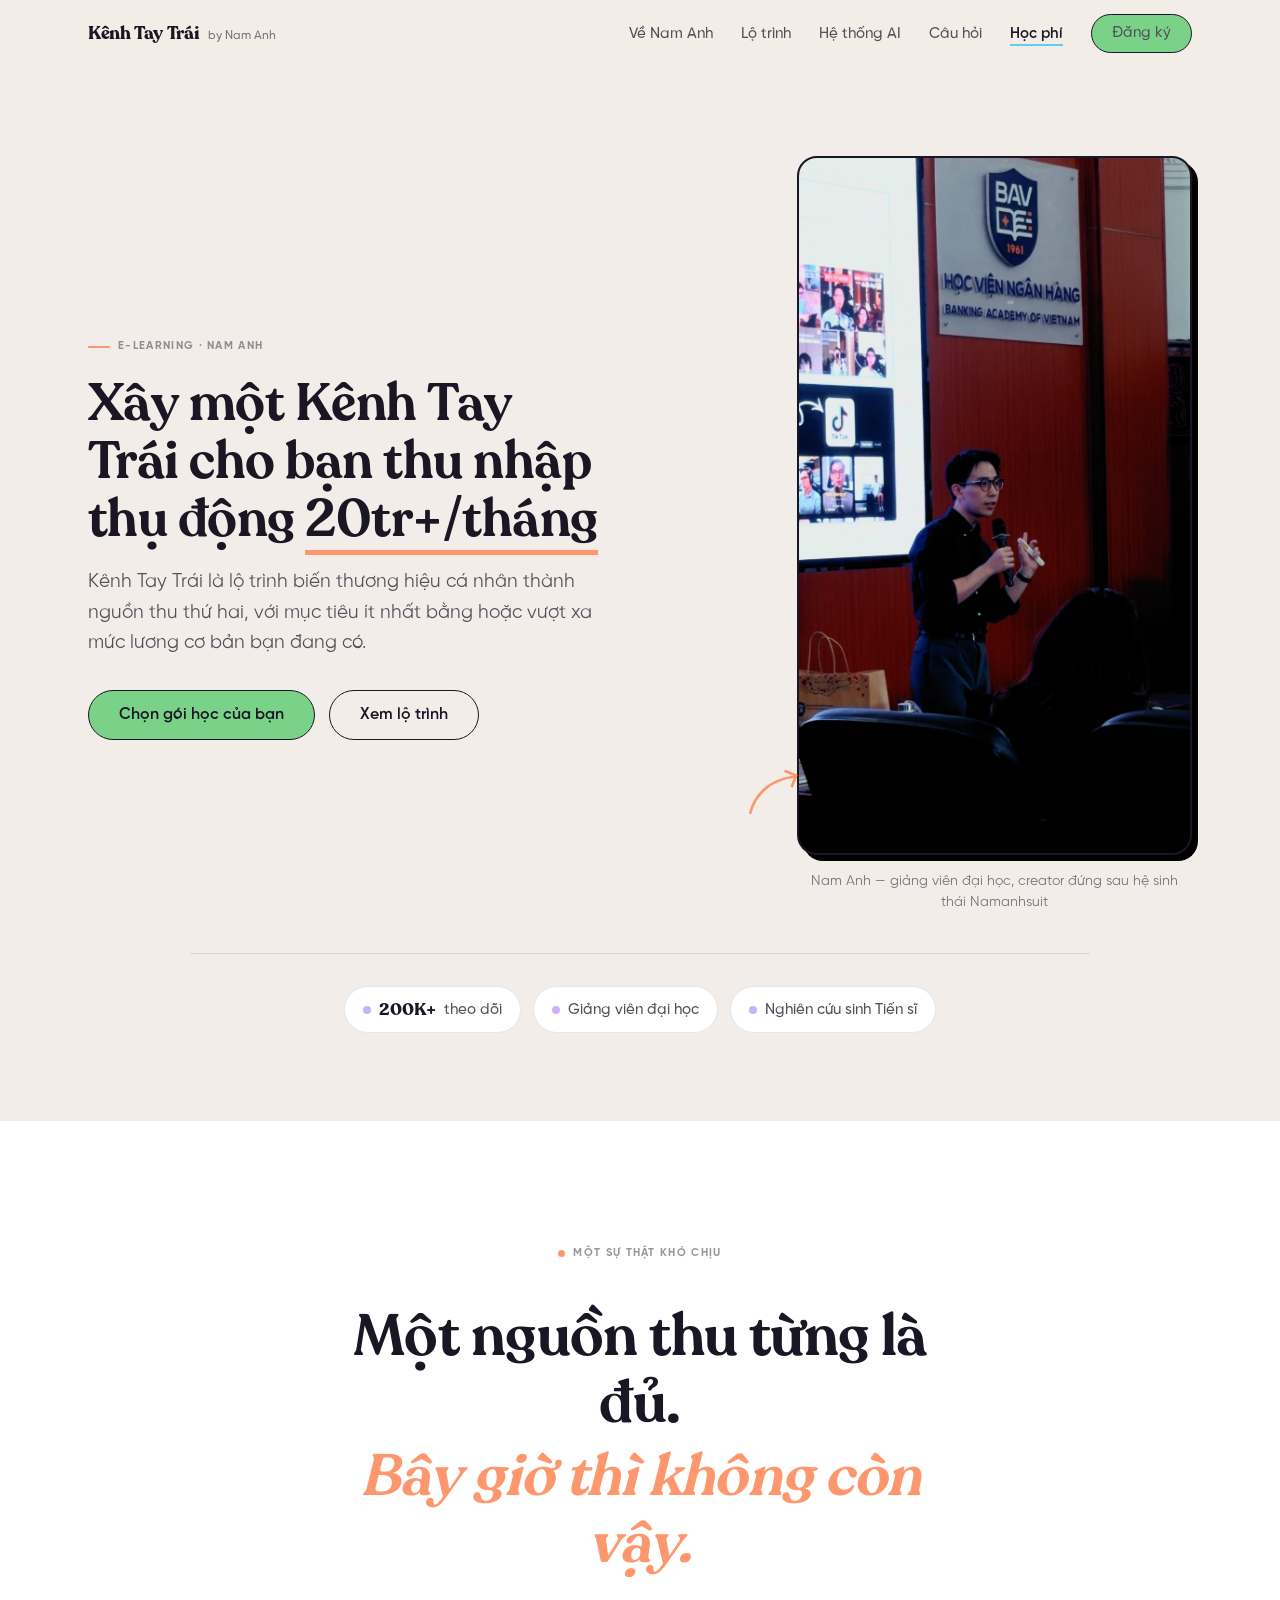
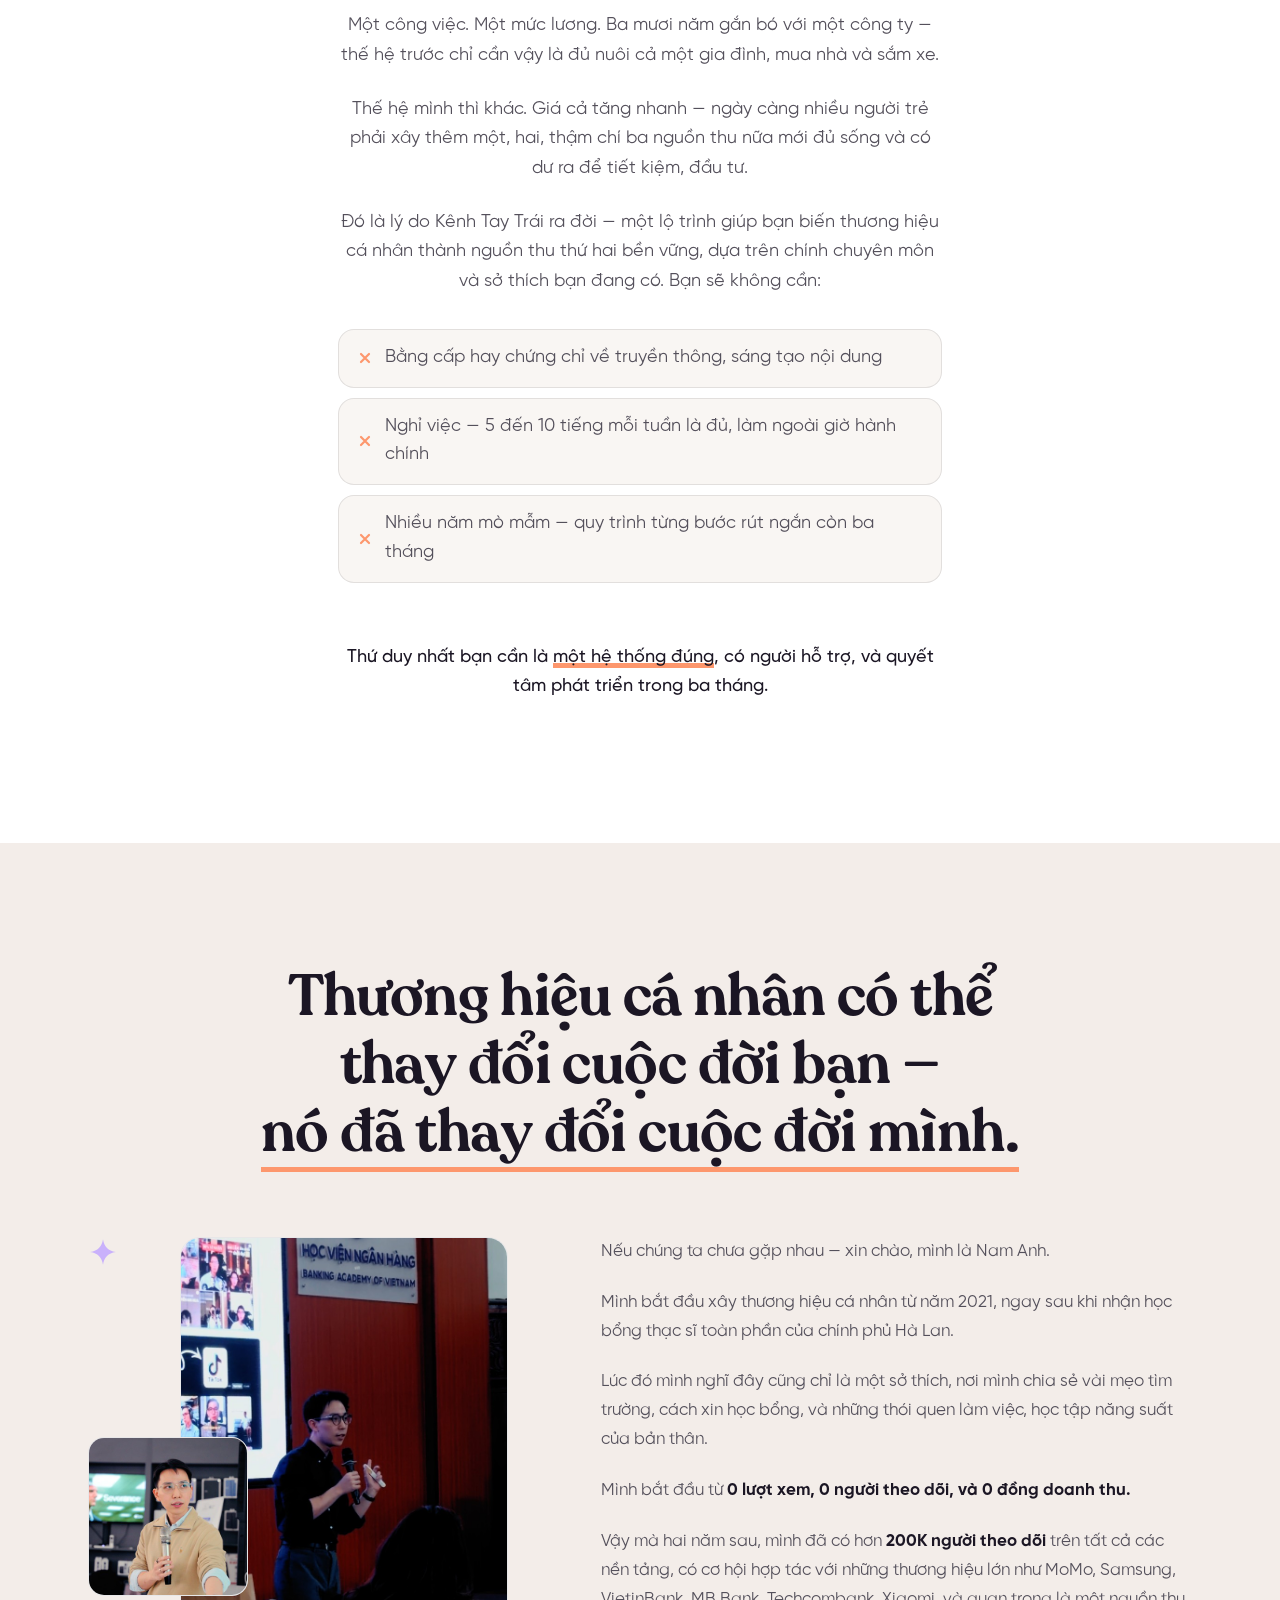
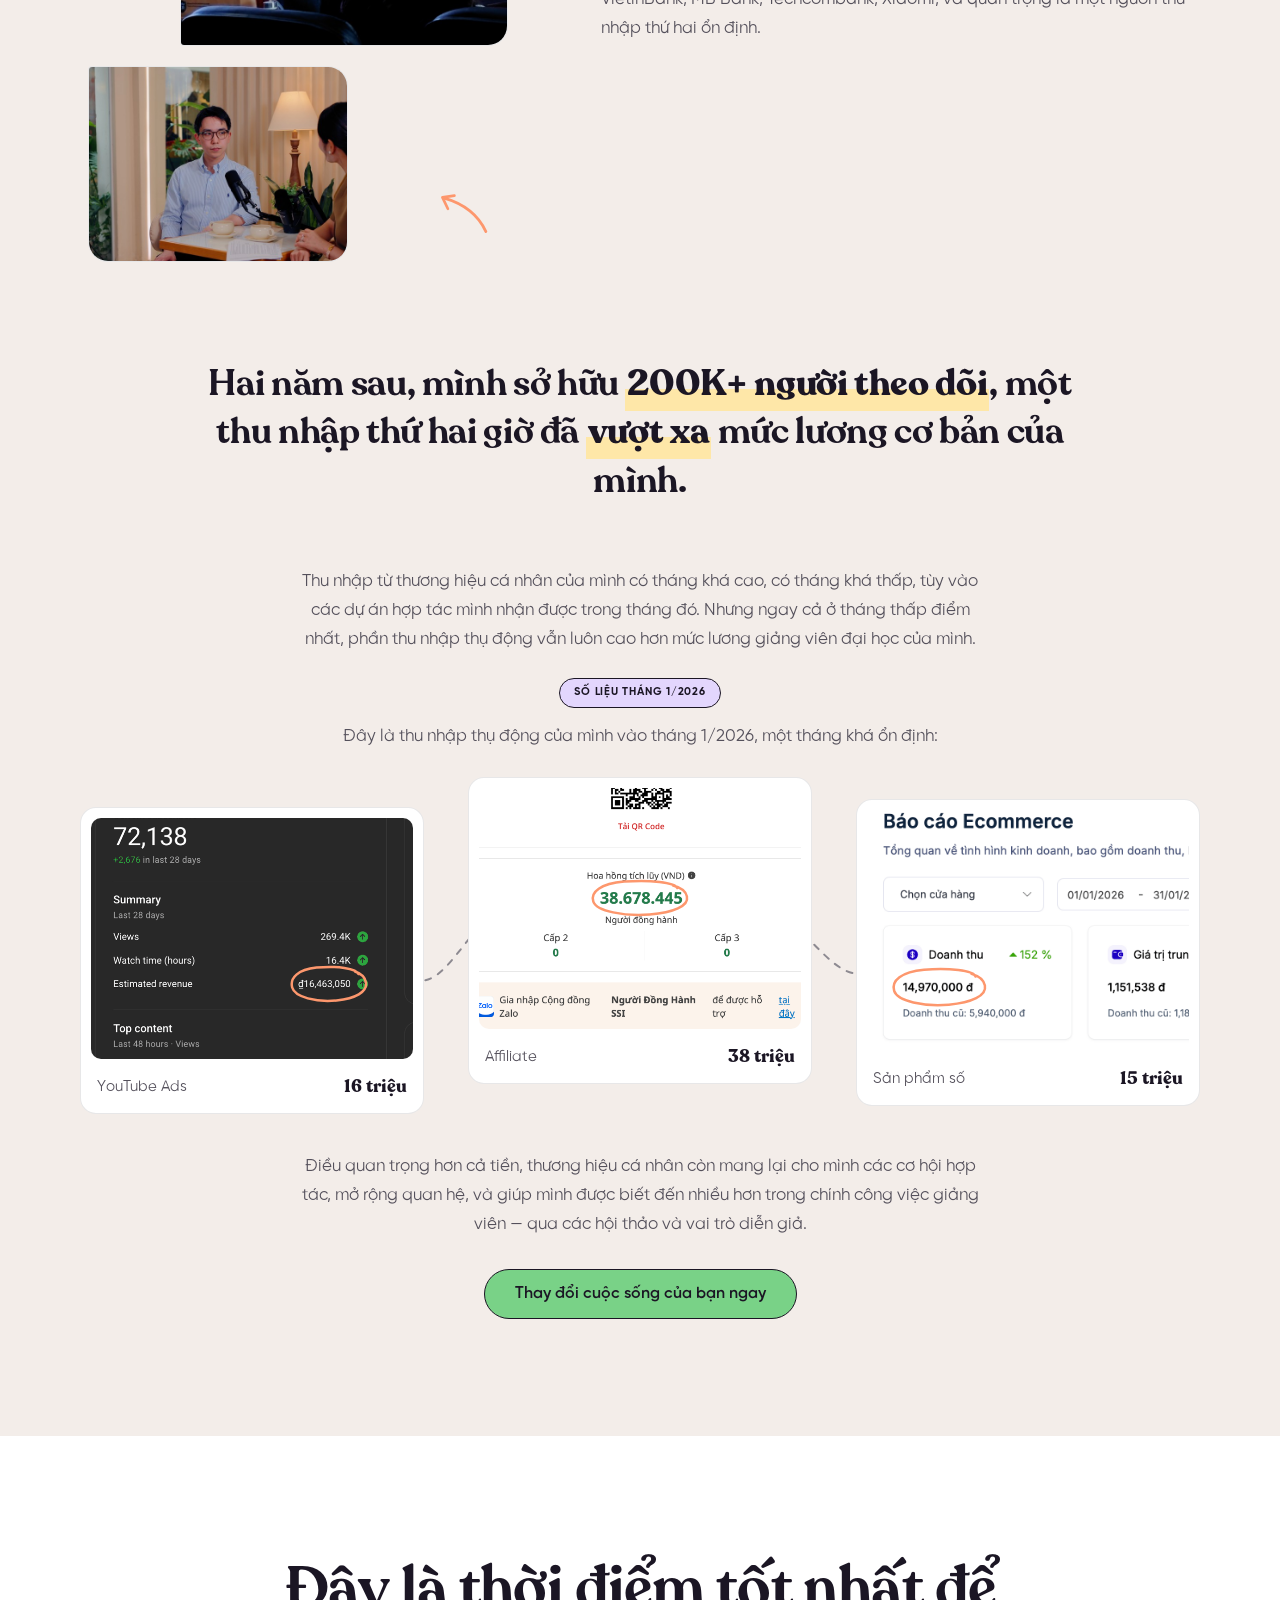
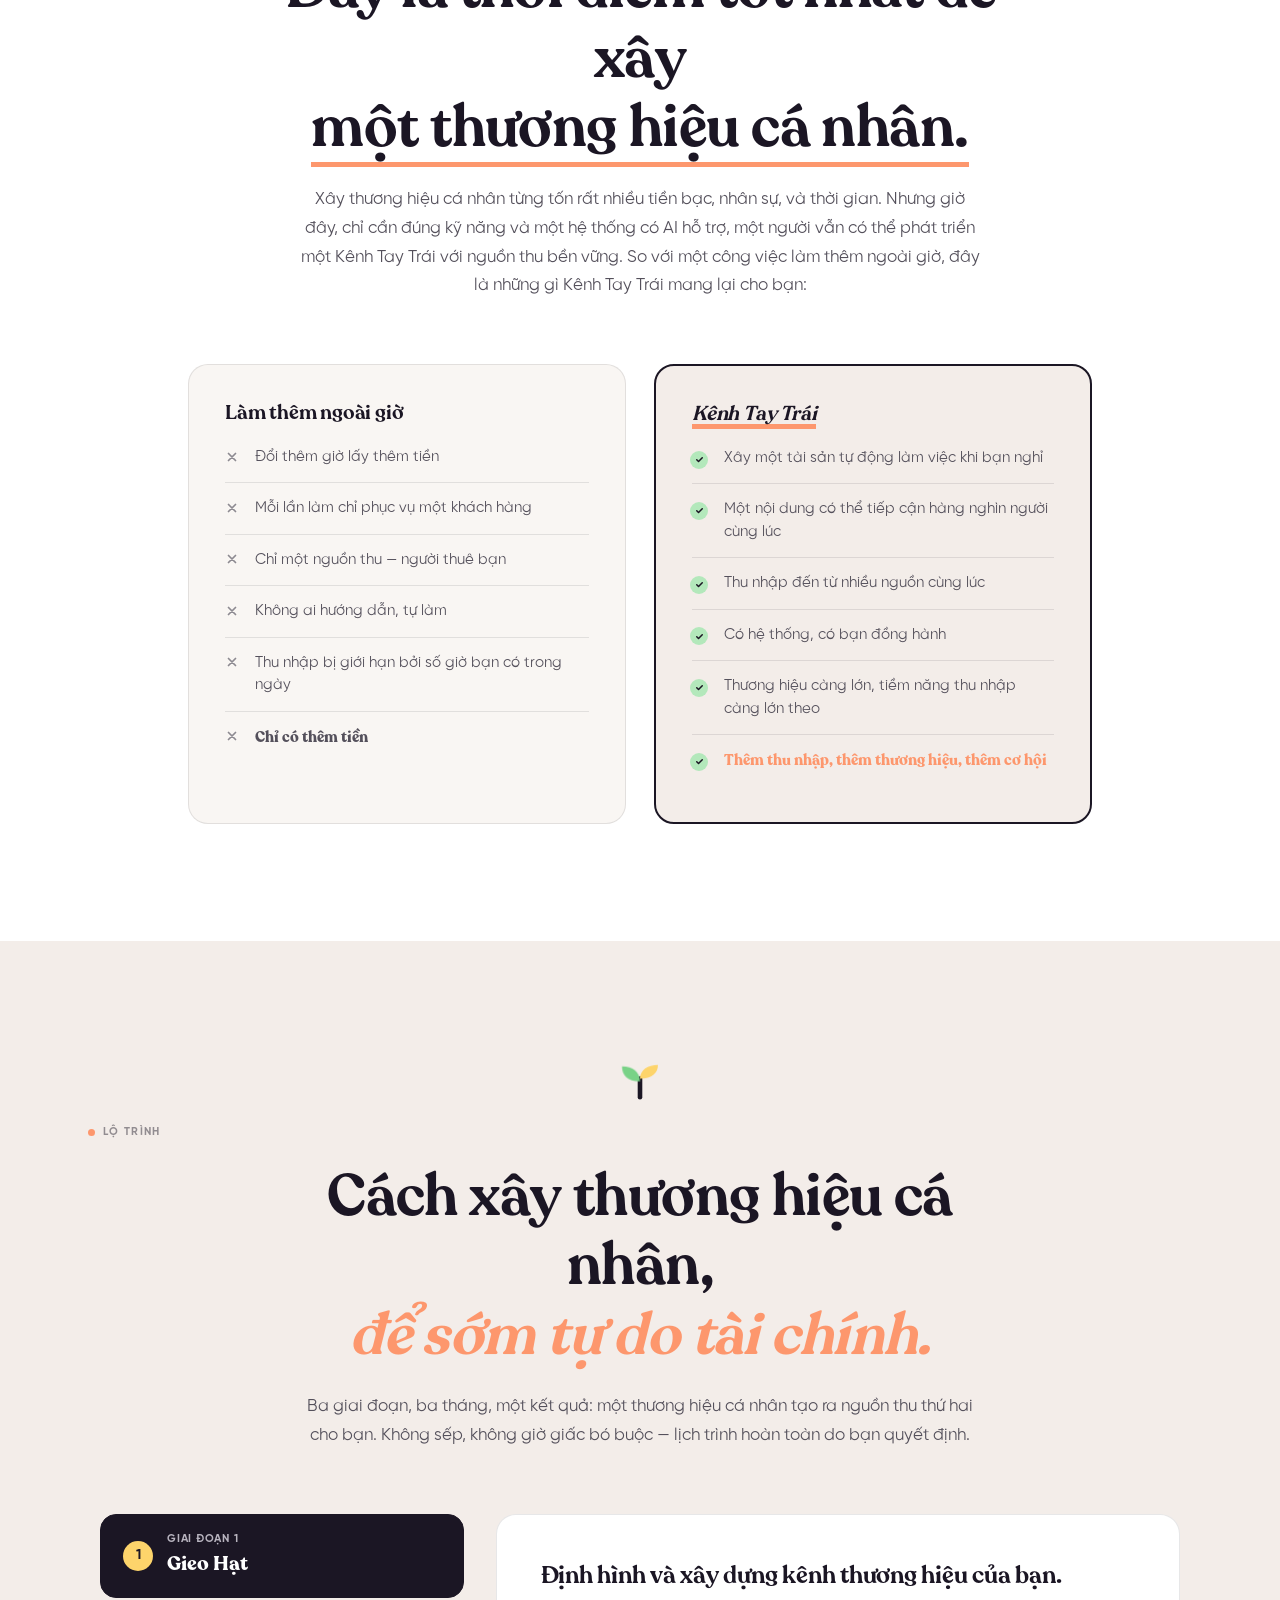
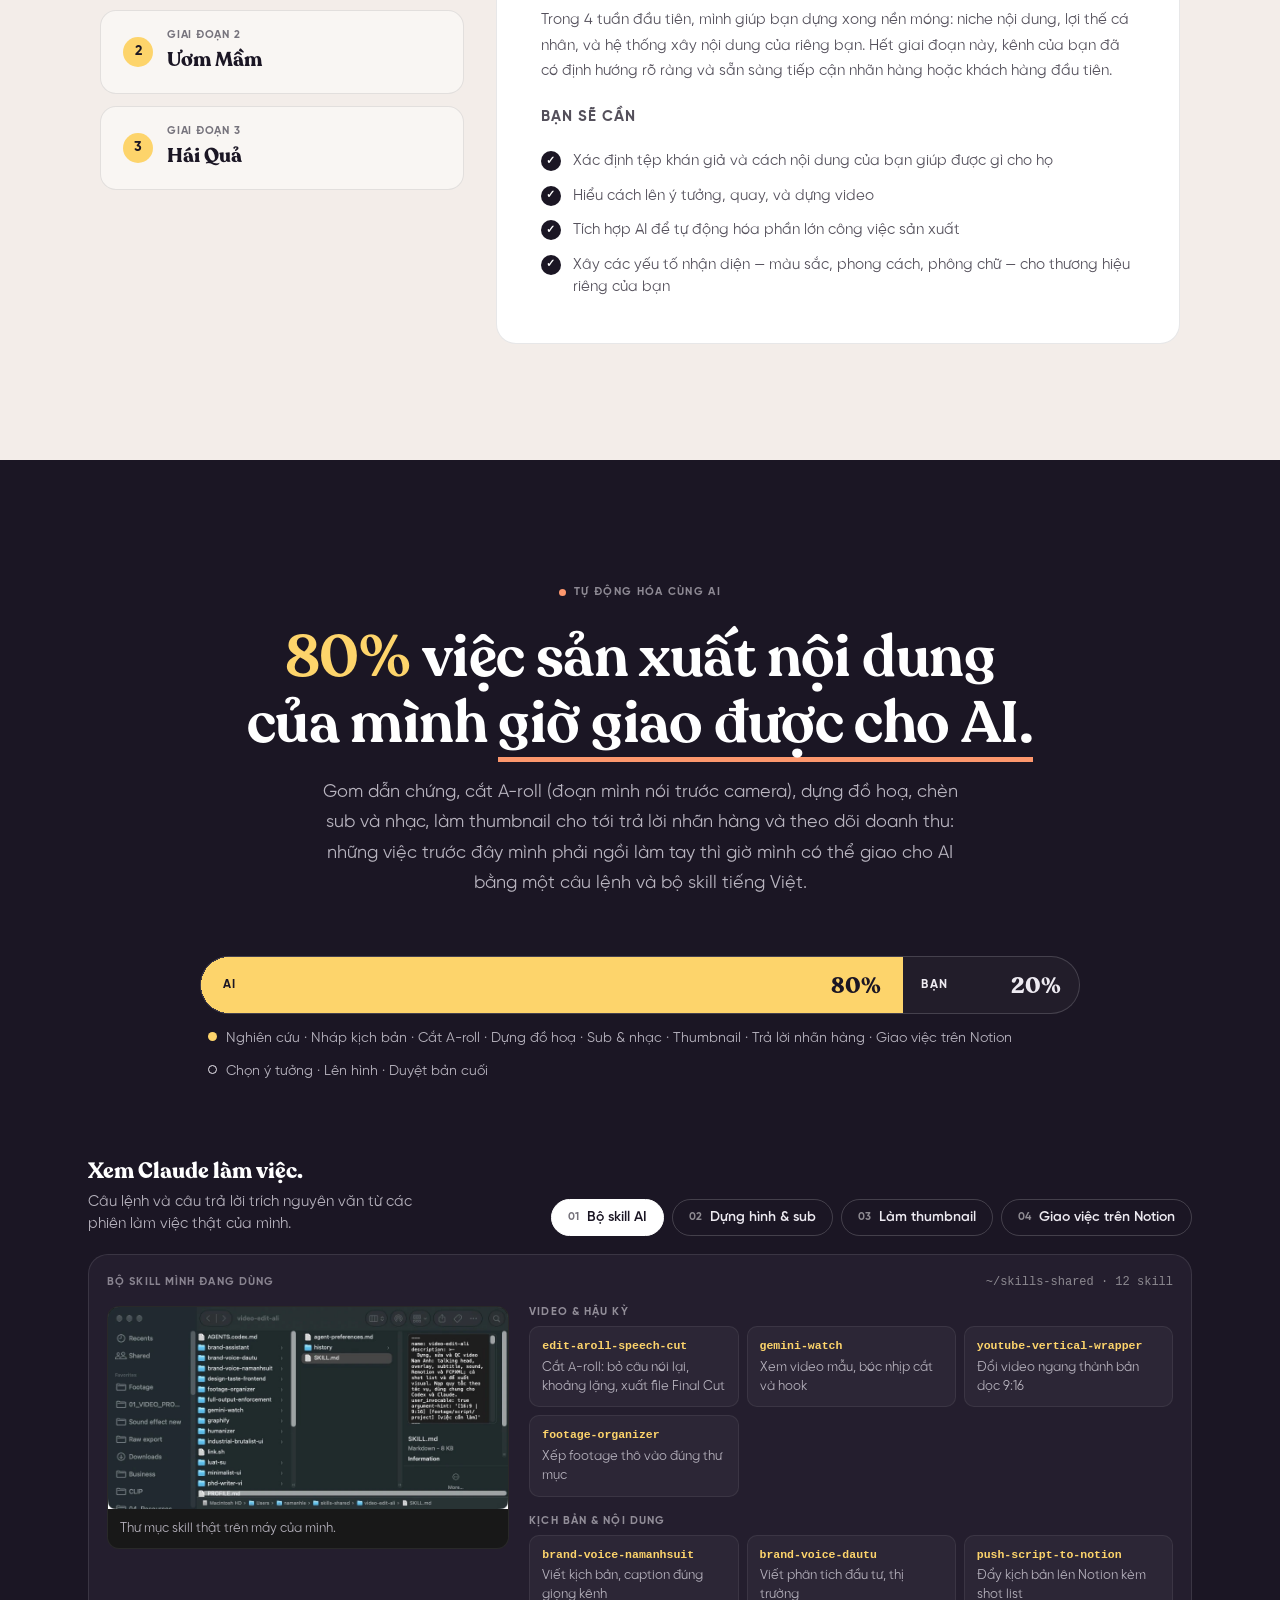
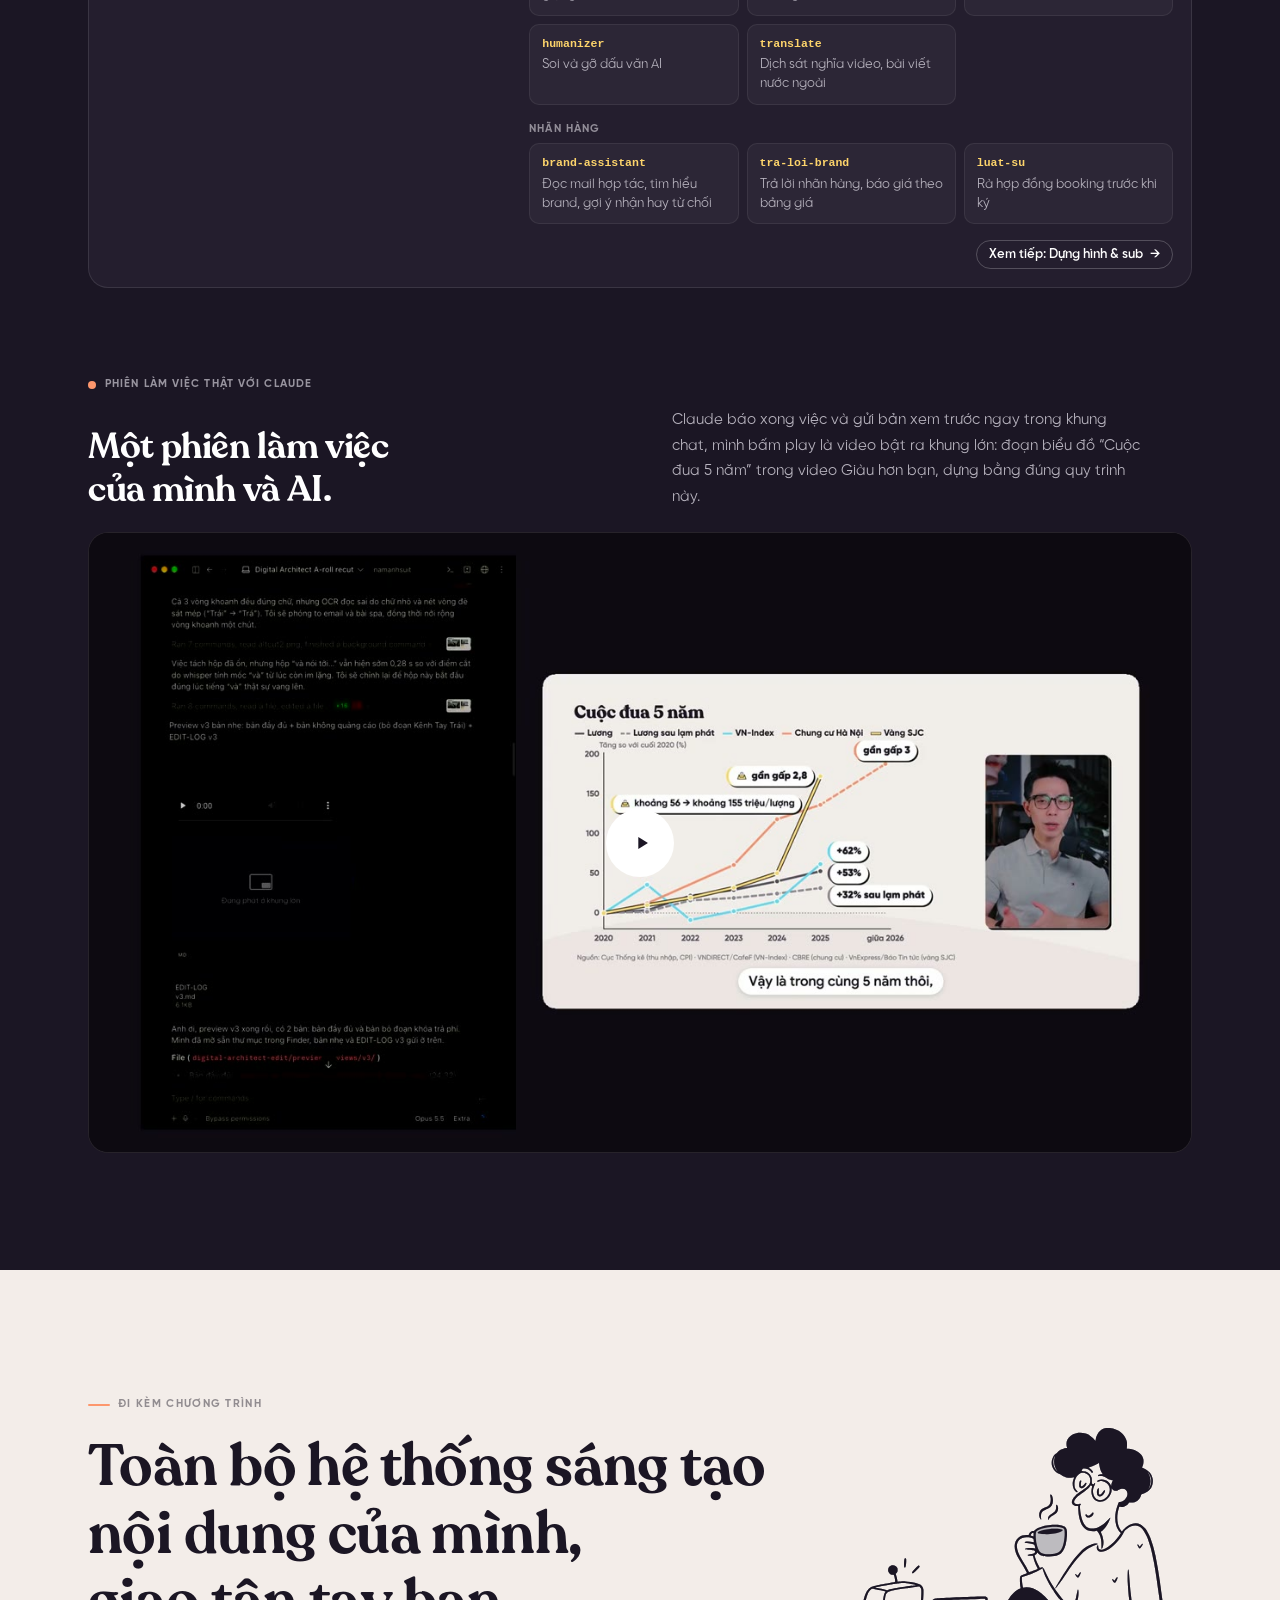
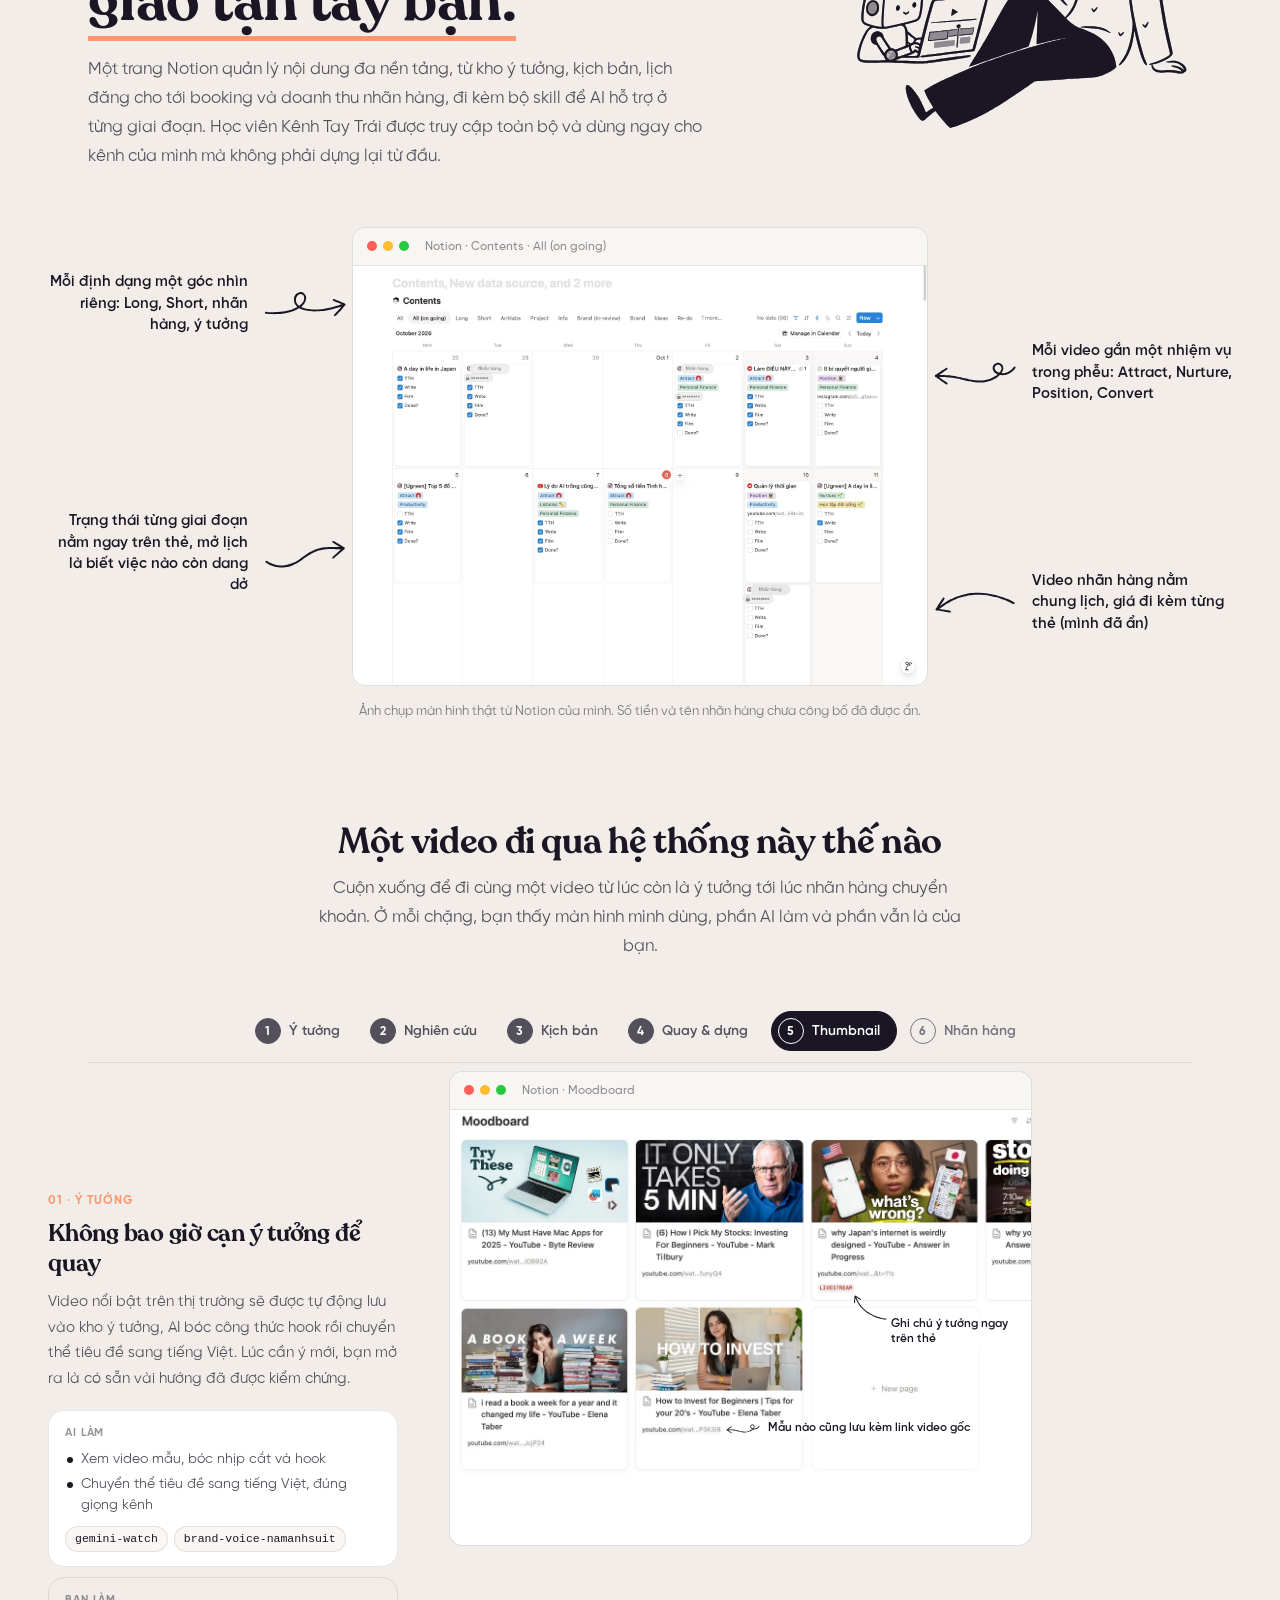
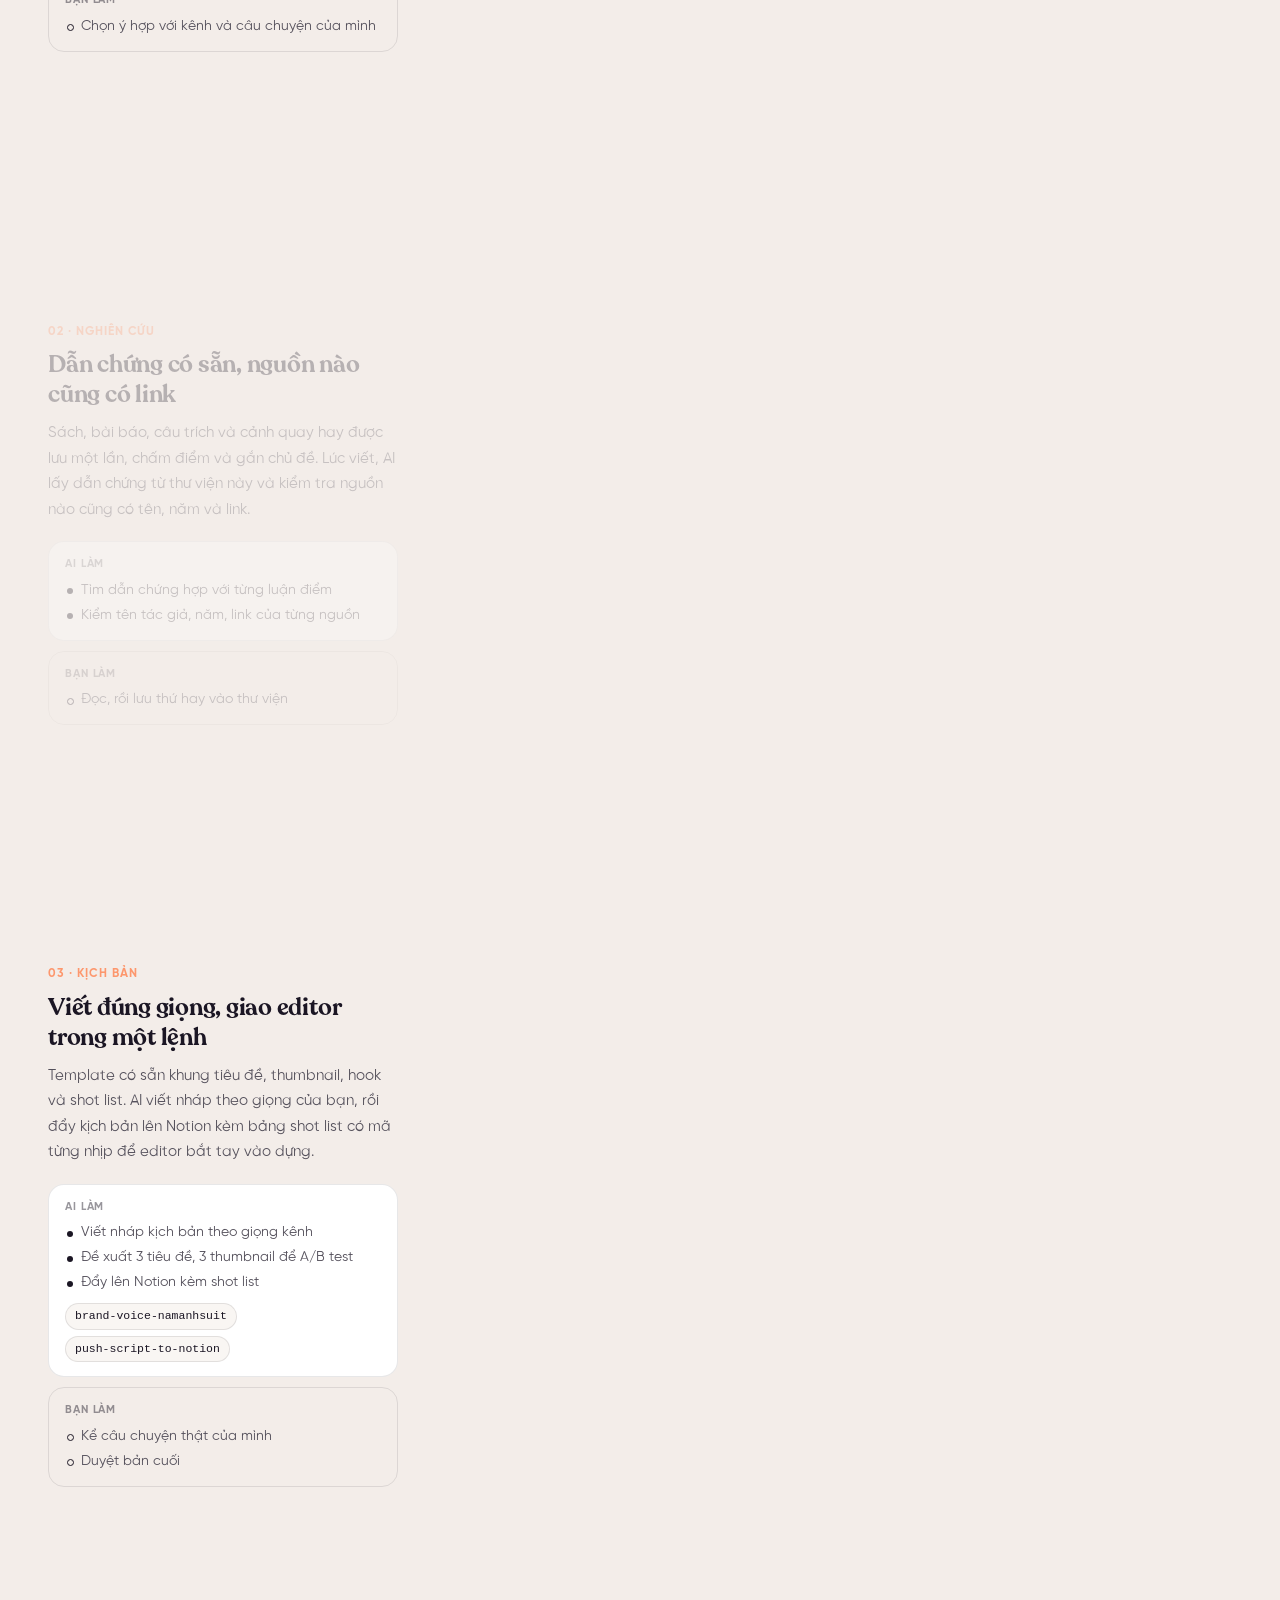
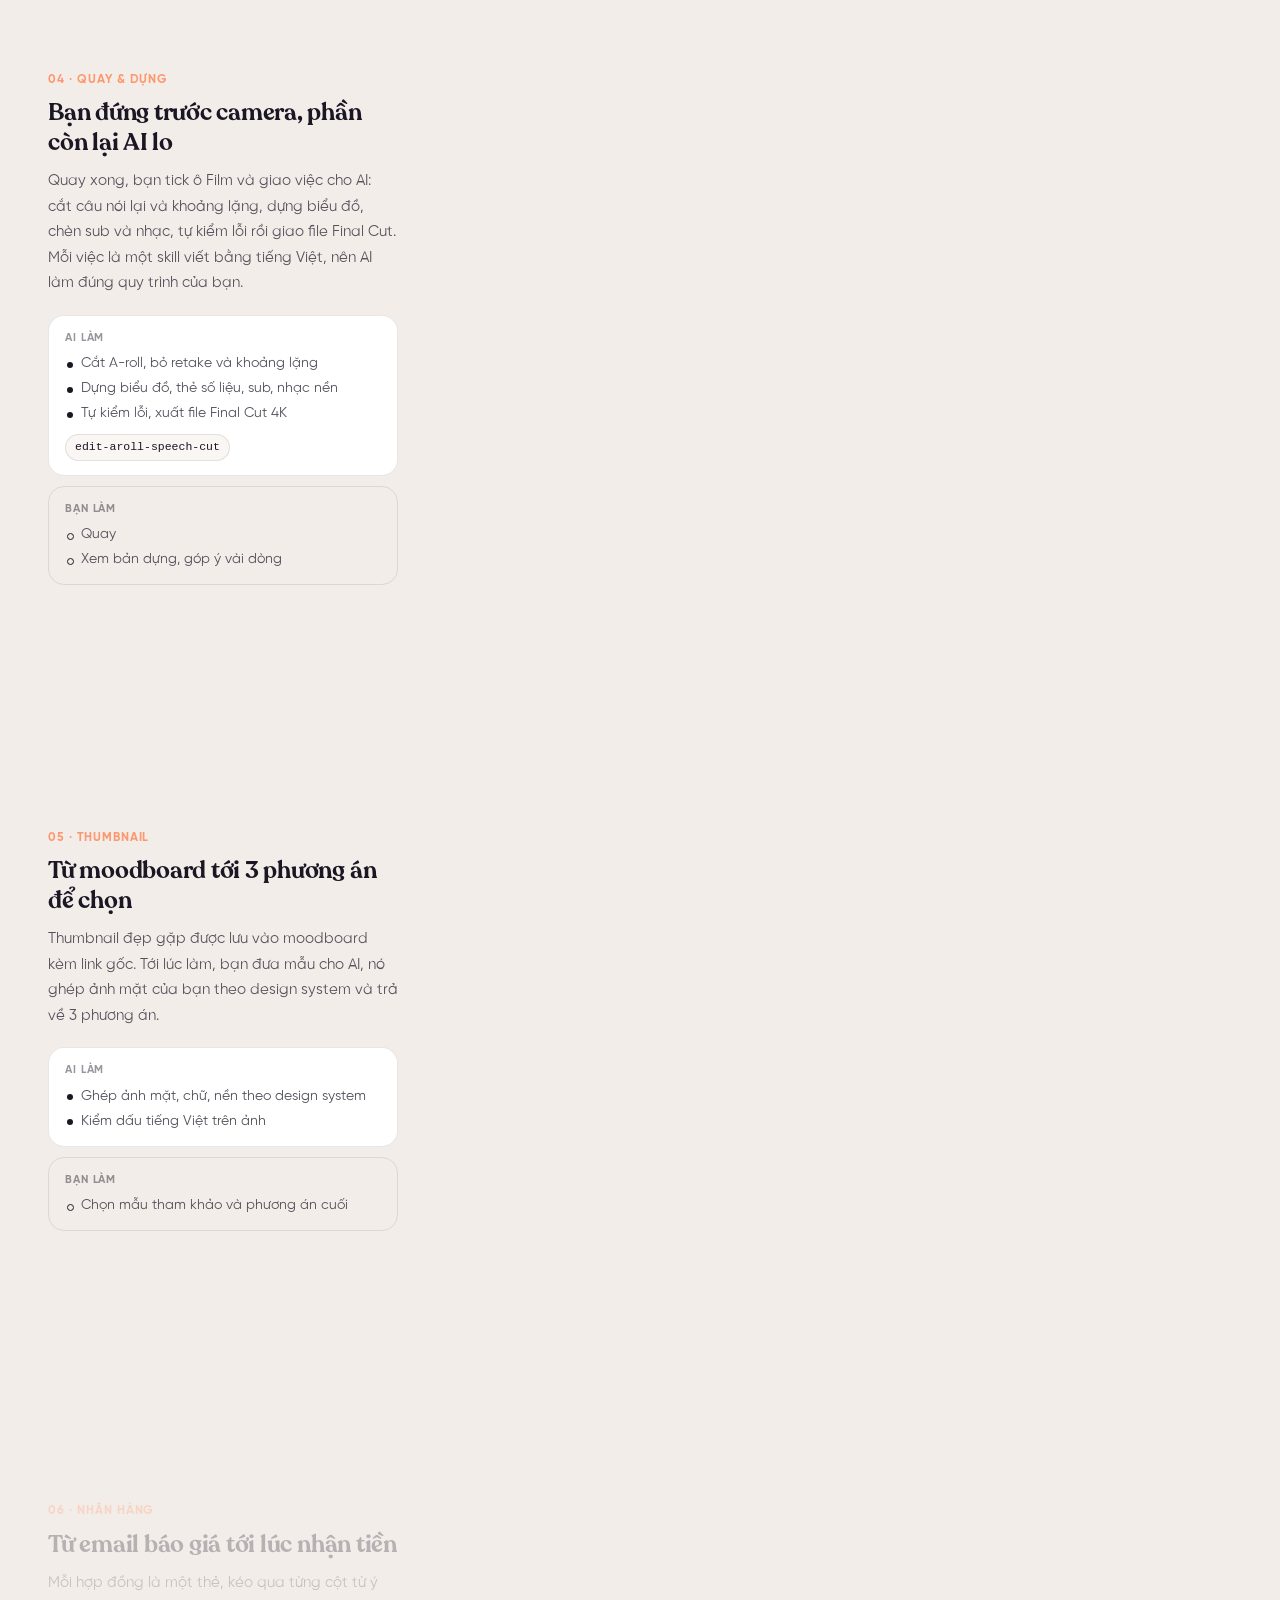
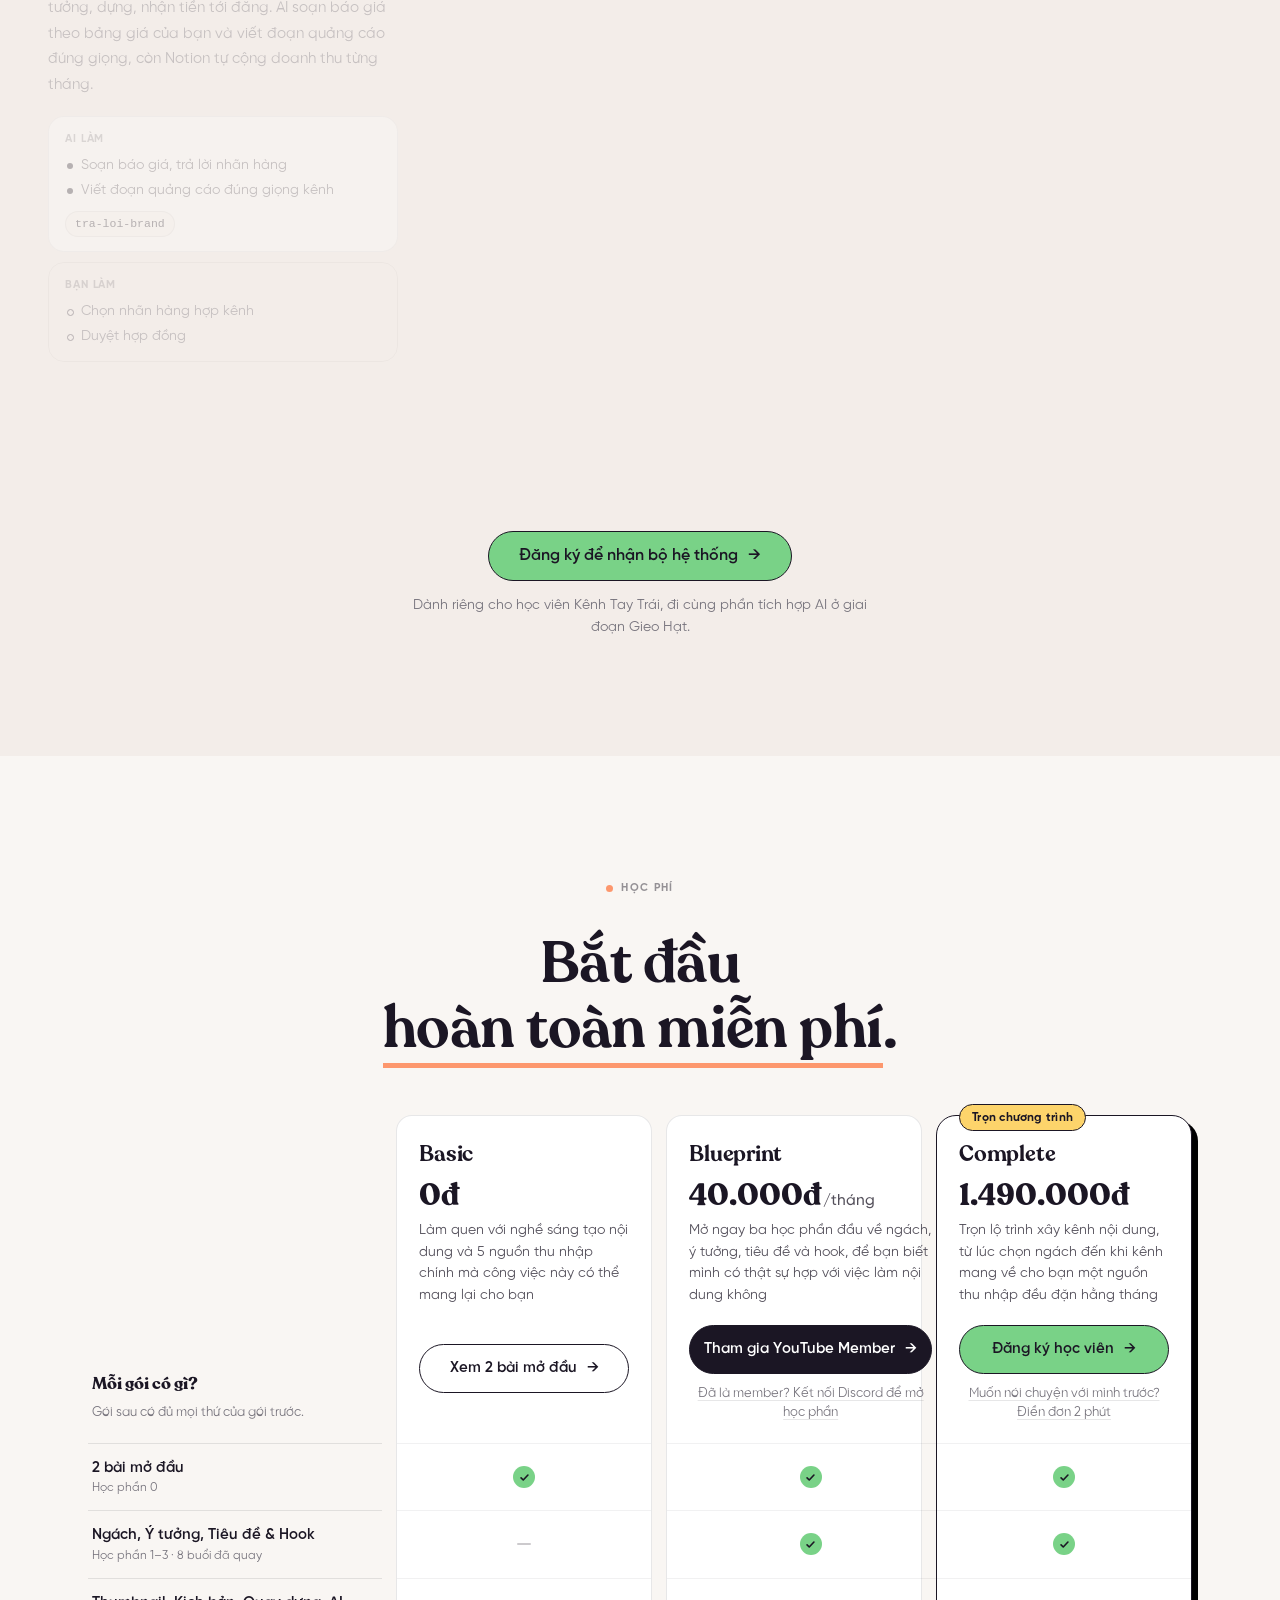
==== commit e8a93e0a: "Pricing: Blueprint via YouTube Member 40k, Complete 1.49M e-learning; hide pillars section Co-Author" ====
--- a/index.html
+++ b/index.html
@@ -12,7 +12,7 @@
 <link rel="manifest" href="site.webmanifest">
 <link rel="preload" href="fonts/SVN-Recoleta%20Bold.otf" as="font" type="font/otf" crossorigin>
 <link rel="preload" href="fonts/SVN-Gilroy%20Regular.otf" as="font" type="font/otf" crossorigin>
-<link rel="stylesheet" href="css/styles.css?v=52">
+<link rel="stylesheet" href="css/styles.css?v=53">
 </head>
 <body>
 
@@ -43,7 +43,7 @@
       <div class="hero__grid">
 
         <div class="hero__copy">
-          <p class="eyebrow">Coaching 1 kèm nhóm nhỏ · Nam Anh</p>
+          <p class="eyebrow">E-learning · Nam Anh</p>
           <h1>
             Xây một Kênh Tay Trái cho bạn
             thu nhập thụ động <span class="mark mark--underline num">20tr+/tháng</span>
@@ -412,7 +412,8 @@
   </section>
 
   <!-- ============================ 6. BA ĐIỀU KHÁC BIỆT ============================ -->
-  <section class="section pillars bg-white" id="chuong-trinh-hoc">
+  <!-- Tạm ẩn 10/11/2026 (chuyển sang e-learning, phần coaching/cộng đồng chưa đúng) -->
+  <section class="section pillars bg-white" id="chuong-trinh-hoc" hidden>
     <div class="container">
 
       <p class="eyebrow eyebrow--center">Chương trình</p>
@@ -1052,13 +1053,8 @@
       <div class="pricing__head reveal">
         <p class="eyebrow eyebrow--center">Học phí</p>
         <h2 class="pricing__title">
-          Học thử miễn phí, rồi <span class="mark mark--underline">chọn cách đi tiếp</span> hợp với bạn.
+          Bắt đầu <span class="mark mark--underline">hoàn toàn miễn phí</span>.
         </h2>
-        <p class="pricing__intro">
-          Bạn xem hai bài mở đầu trước đã. Thấy hợp thì ủng hộ một quỹ từ thiện bất kỳ để học tiếp
-          ba học phần đầu, còn khi đã chắc muốn xây kênh nghiêm túc thì vào gói Học viên để mình kèm
-          trực tiếp trong ba tháng.
-        </p>
       </div>
 
       <div class="tiers reveal" role="table" aria-label="So sánh ba gói Kênh Tay Trái">
@@ -1070,17 +1066,15 @@
           <div class="tiers__label">2 bài mở đầu <small>Học phần 0</small></div>
           <div class="tiers__label">Ngách, Ý tưởng, Tiêu đề &amp; Hook <small>Học phần 1–3 · 8 buổi đã quay</small></div>
           <div class="tiers__label">Thumbnail, Kịch bản, Quay dựng, AI, Nguồn thu <small>Học phần 4–11 · ra dần theo lịch học</small></div>
-          <div class="tiers__label">Học trực tiếp hằng tuần <small>Buổi nào cũng có bản ghi</small></div>
-          <div class="tiers__label">Nhóm nhỏ 1–4 người, mình góp ý bài làm <small>Kèm Discord riêng của học viên</small></div>
           <div class="tiers__label">Bộ hệ thống AI và Notion mình đang dùng</div>
         </div>
 
-        <!-- Gói 1 · Học thử -->
+        <!-- Gói 1 · Basic -->
         <article class="tier" role="rowgroup">
           <div class="tier__head">
-            <h3 class="tier__name">Học thử</h3>
+            <h3 class="tier__name">Basic</h3>
             <p class="tier__price num">0đ</p>
-            <p class="tier__sub">Xem ngay, không cần tài khoản</p>
+            <p class="tier__sub">Làm quen với nghề sáng tạo nội dung và 5 nguồn thu nhập chính mà công việc này có thể mang lại cho bạn</p>
             <a class="btn btn--outline tier__cta" href="https://hoc.namanhsuit.com/hoc/kenh-tay-trai/bai/b391148b-42e1-44b5-b7ad-73c6e610755d">Xem 2 bài mở đầu <span aria-hidden="true">→</span></a>
             <span class="tier__alt" aria-hidden="true"></span>
           </div>
@@ -1088,40 +1082,34 @@
             <li class="is-yes"><span class="tier__k">2 bài mở đầu</span></li>
             <li class="is-no"><span class="tier__k">Học phần 1–3</span></li>
             <li class="is-no"><span class="tier__k">Học phần 4–11</span></li>
-            <li class="is-no"><span class="tier__k">Học trực tiếp hằng tuần</span></li>
-            <li class="is-no"><span class="tier__k">Nhóm nhỏ, mình góp ý bài</span></li>
             <li class="is-no"><span class="tier__k">Bộ hệ thống AI và Notion</span></li>
           </ul>
         </article>
 
-        <!-- Gói 2 · Đồng hành -->
+        <!-- Gói 2 · Blueprint -->
         <article class="tier" role="rowgroup">
           <div class="tier__head">
-            <h3 class="tier__name">Đồng hành</h3>
-            <p class="tier__price">Tuỳ tâm</p>
-            <p class="tier__sub">Ủng hộ một quỹ từ thiện bất kỳ, số tiền do bạn chọn</p>
-            <a class="btn btn--dark tier__cta" href="#ung-ho">Gửi biên lai từ thiện <span aria-hidden="true">→</span></a>
-            <a class="tier__alt" href="https://www.youtube.com/channel/UCKCKSw--Ftm3e22Us8CMBsA/join" target="_blank" rel="noopener">
-              hoặc YouTube Member 40.000đ/tháng
-            </a>
+            <h3 class="tier__name">Blueprint</h3>
+            <p class="tier__price num">40.000đ<small>/tháng</small></p>
+            <p class="tier__sub">Mở ngay ba học phần đầu về ngách, ý tưởng, tiêu đề và hook, để bạn biết mình có thật sự hợp với việc làm nội dung không</p>
+            <a class="btn btn--dark tier__cta" href="https://www.youtube.com/channel/UCKCKSw--Ftm3e22Us8CMBsA/join" target="_blank" rel="noopener">Tham gia YouTube Member <span aria-hidden="true">→</span></a>
+            <a class="tier__alt" href="https://hoc.namanhsuit.com/khoa-cua-toi">Đã là member? Kết nối Discord để mở học phần</a>
           </div>
           <ul class="tier__rows">
             <li class="is-yes"><span class="tier__k">2 bài mở đầu</span></li>
             <li class="is-yes"><span class="tier__k">Học phần 1–3 · 8 buổi</span></li>
             <li class="is-no"><span class="tier__k">Học phần 4–11</span></li>
-            <li class="is-no"><span class="tier__k">Học trực tiếp hằng tuần</span></li>
-            <li class="is-no"><span class="tier__k">Nhóm nhỏ, mình góp ý bài</span></li>
             <li class="is-no"><span class="tier__k">Bộ hệ thống AI và Notion</span></li>
           </ul>
         </article>
 
-        <!-- Gói 3 · Học viên (thẻ nổi duy nhất của trang) -->
+        <!-- Gói 3 · Complete (thẻ nổi duy nhất của trang) -->
         <article class="tier tier--featured" role="rowgroup">
           <span class="tier__badge">Trọn chương trình</span>
           <div class="tier__head">
-            <h3 class="tier__name">Học viên</h3>
-            <p class="tier__price num">5.000.000đ</p>
-            <p class="tier__sub">Trả một lần, hoàn 100% nếu thấy không hợp trong 7 ngày đầu</p>
+            <h3 class="tier__name">Complete</h3>
+            <p class="tier__price num">1.490.000đ</p>
+            <p class="tier__sub">Trọn lộ trình xây kênh nội dung, từ lúc chọn ngách đến khi kênh mang về cho bạn một nguồn thu nhập đều đặn hằng tháng</p>
             <a class="btn btn--mint tier__cta" href="https://hoc.namanhsuit.com/mua/kenh-tay-trai?nguon=landing">Đăng ký học viên <span aria-hidden="true">→</span></a>
             <a class="tier__alt" href="#dang-ky">Muốn nói chuyện với mình trước? Điền đơn 2 phút</a>
           </div>
@@ -1129,16 +1117,14 @@
             <li class="is-yes"><span class="tier__k">2 bài mở đầu</span></li>
             <li class="is-yes"><span class="tier__k">Học phần 1–3 · 8 buổi</span></li>
             <li class="is-yes"><span class="tier__k">Học phần 4–11</span></li>
-            <li class="is-yes"><span class="tier__k">Học trực tiếp hằng tuần, có bản ghi</span></li>
-            <li class="is-yes"><span class="tier__k">Nhóm nhỏ 1–4 người, mình góp ý bài</span></li>
             <li class="is-yes"><span class="tier__k">Bộ hệ thống AI và Notion</span></li>
           </ul>
         </article>
       </div>
 
       <p class="pricing__note">
-        Gói Đồng hành: tiền đi thẳng tới quỹ từ thiện, mình không giữ đồng nào. YouTube Member đã kết nối
-        Discord ở trang học thì học phần 0–3 tự mở, và đóng lại khi bạn dừng membership.
+        Gói Blueprint mở khi YouTube Member của bạn đã kết nối Discord ở trang học, và đóng lại khi bạn dừng
+        membership. Gói Complete trả một lần, hoàn 100% nếu bạn thấy không hợp trong 7 ngày đầu.
       </p>
     </div>
   </section>
@@ -1159,36 +1145,17 @@
 
       <div class="apply__col reveal">
         <div class="apply__faq">
-          <button class="apply__q is-active" data-faq="7">
-            <span>Gói Đồng hành, "ủng hộ từ thiện" là thế nào?</span>
+
+          <button class="apply__q is-active" data-faq="8">
+            <span>Gói Blueprint mở bằng YouTube Member thế nào?</span>
             <b aria-hidden="true">+</b>
           </button>
-          <div class="apply__a is-active" data-faq-a="7">
+          <div class="apply__a is-active" data-faq-a="8">
             <div class="apply__a-inner">
               <p>
-                Bạn lấy một mã ngắn ở form, rồi chuyển khoản số tiền bất kỳ tới một quỹ hay tổ chức
-                từ thiện mà bạn tin, nhớ ghi mã đó vào nội dung chuyển khoản. Xong thì chụp màn hình
-                "chuyển tiền thành công" gửi lên form. Biên lai rõ ràng thì hệ thống mở học phần 0–3
-                cho bạn ngay, còn chỗ nào chưa chắc thì mình tự xem và trả lời qua email trong vòng
-                24 giờ.
-              </p>
-              <p>
-                Chuyển cho một cá nhân thì không được tính, kể cả khi người đó đang kêu gọi giúp đỡ,
-                vì mình không có cách nào kiểm chứng tiền đã tới đúng chỗ.
-              </p>
-            </div>
-          </div>
-
-          <button class="apply__q" data-faq="8">
-            <span>Mình là YouTube Member thì mở học phần 0–3 bằng cách nào?</span>
-            <b aria-hidden="true">+</b>
-          </button>
-          <div class="apply__a" data-faq-a="8">
-            <div class="apply__a-inner">
-              <p>
-                Bạn đăng nhập trang học hoc.namanhsuit.com, vào "Khóa của tôi" rồi bấm "Kết nối
-                Discord". YouTube đã liên kết với Discord của bạn thì role member tự có, học phần 0–3
-                mở ngay sau đó. Bậc member nào cũng được, kể cả bậc 40.000đ/tháng.
+                Bạn bấm "Tham gia YouTube Member" ở bảng trên và chọn bậc 40.000đ/tháng. Sau đó đăng
+                nhập trang học hoc.namanhsuit.com, vào "Khóa của tôi" rồi bấm "Kết nối Discord". YouTube
+                đã liên kết với Discord của bạn thì role member tự có, học phần 0–3 mở ngay sau đó.
               </p>
             </div>
           </div>
@@ -1201,8 +1168,8 @@
             <div class="apply__a-inner">
               <p>
                 Phần lớn học viên dành khoảng 5–10 tiếng mỗi tuần cho việc xây
-                kênh song song với chương trình — bao gồm các buổi học trực
-                tiếp, xem tài liệu, và quan trọng nhất là bắt tay vào làm thật.
+                kênh song song với chương trình, gồm xem bài học, làm bài tập và quan trọng nhất là bắt
+                tay vào làm thật.
               </p>
             </div>
           </div>
@@ -1248,11 +1215,11 @@
             </div>
           </div>
 
-          <button class="apply__q" data-faq="5">
+          <button class="apply__q" data-faq="5" hidden>
             <span>Nếu mình lỡ một buổi học trực tiếp thì sao?</span>
             <b aria-hidden="true">+</b>
           </button>
-          <div class="apply__a" data-faq-a="5">
+          <div class="apply__a" data-faq-a="5" hidden>
             <div class="apply__a-inner">
               <p>
                 Mọi buổi học trực tiếp đều được ghi hình lại, nên bạn luôn xem
@@ -1275,9 +1242,9 @@
                 biết mình muốn xây gì đó, chỉ chưa biết là gì." Phần đầu chương
                 trình được thiết kế riêng để giúp bạn tìm ra một hướng đi khả
                 thi, dựa trên kỹ năng, sở thích, và những vấn đề bạn có lợi thế
-                để giải quyết. Coach sẽ làm việc 1-1 với bạn để thu hẹp lại
-                niche, nên bạn sẽ không sợ cảnh mãi loay hoay — thậm chí, chưa
-                có ý tưởng cố định đôi khi cũng là một lợi thế đấy.
+                để giải quyết. Học phần 1 đi từng bước để bạn thu hẹp ngách, nên
+                bạn sẽ không bị mãi loay hoay, và chưa có ý tưởng cố định đôi khi
+                còn là một lợi thế.
               </p>
             </div>
           </div>
@@ -1369,7 +1336,7 @@
           <div class="signup__step" data-step="3">
             <p class="signup__num">Câu 3/10</p>
             <h3>Bạn đang sống và làm việc ở đâu?</h3>
-            <p class="signup__hint">Giúp mình sắp lịch buổi học trực tiếp và biết bạn có tham gia được offline tại Hà Nội không.</p>
+            <p class="signup__hint">Giúp mình hiểu thêm về bạn trước khi trò chuyện.</p>
             <select name="location" required>
               <option value="" disabled selected>— Chọn tỉnh/thành —</option>
               <option>An Giang</option>
@@ -1519,102 +1486,7 @@
   </div>
 
 
-  <!-- ============================ GÓI ĐỒNG HÀNH · nộp biên lai từ thiện (pop-up) ============================ -->
-  <div class="signup-modal" id="ung-ho" aria-hidden="true">
-    <div class="signup-modal__backdrop" data-modal-close></div>
-    <div class="signup-modal__panel" role="dialog" aria-modal="true" aria-labelledby="donateTitle">
-      <button type="button" class="signup-modal__close" data-modal-close aria-label="Đóng">
-        <svg viewBox="0 0 24 24" width="20" height="20"><path d="M5 5l14 14M19 5L5 19" stroke="#1B1624" stroke-width="2" stroke-linecap="round"/></svg>
-      </button>
-
-      <p class="eyebrow eyebrow--center">Gói Đồng hành</p>
-      <h2 class="signup__title" id="donateTitle">
-        Ủng hộ từ thiện tuỳ tâm,
-        <span class="mark mark--underline">mình mở học phần 0–3 cho bạn.</span>
-      </h2>
-
-      <div class="signup__card donate">
-        <div class="signup__progress"><div class="signup__progress-bar" data-donate-bar style="width:33%"></div></div>
-
-        <!-- Bước 1: email → lấy mã -->
-        <form class="signup__step is-active" data-donate-step="1" novalidate>
-          <p class="signup__num">Bước 1/3</p>
-          <h3>Học phần sẽ mở vào email nào?</h3>
-          <p class="signup__hint">Mình gửi link đăng nhập trang học vào email này khi biên lai được duyệt, nên bạn nhớ dùng email đang đọc được nhé.</p>
-          <input type="email" name="email" placeholder="Email" autocomplete="email" required>
-          <input type="text" name="name" placeholder="Tên của bạn" autocomplete="name">
-          <select name="source" required>
-            <option value="" disabled selected>Bạn biết đến Kênh Tay Trái qua: *</option>
-            <option>YouTube</option>
-            <option>TikTok</option>
-            <option>Instagram</option>
-            <option>Facebook</option>
-            <option>Email / Newsletter</option>
-            <option>Bạn bè giới thiệu</option>
-            <option>Khác</option>
-          </select>
-          <p class="donate__error" data-donate-error hidden></p>
-          <div class="signup__nav">
-            <span></span>
-            <button type="submit" class="btn btn--dark">Lấy mã ủng hộ <span aria-hidden="true">→</span></button>
-          </div>
-        </form>
-
-        <!-- Bước 2: hướng dẫn chuyển khoản -->
-        <div class="signup__step" data-donate-step="2">
-          <p class="signup__num">Bước 2/3</p>
-          <h3>Chuyển khoản tới một quỹ từ thiện, nội dung ghi đúng mã này:</h3>
-          <div class="donate__code">
-            <b class="num" data-donate-note>KTT ······</b>
-            <button type="button" class="btn btn--outline btn--sm" data-donate-copy>Chép mã</button>
-          </div>
-          <ul class="donate__rules">
-            <li>Số tiền tuỳ bạn, 20.000đ hay 2 triệu đều được mở như nhau.</li>
-            <li>Người nhận phải là quỹ hoặc tổ chức từ thiện, ví dụ Quỹ Bảo trợ trẻ em Việt Nam, Hội Chữ thập đỏ, Ban cứu trợ của Mặt trận Tổ quốc hay quỹ bệnh nhân nghèo của một bệnh viện. Chuyển cho cá nhân thì không được tính.</li>
-            <li>Chuyển xong thì chụp lại màn hình "chuyển tiền thành công", thấy rõ số tiền, người nhận và nội dung.</li>
-          </ul>
-          <div class="signup__nav">
-            <button type="button" class="signup__prev" data-donate-back="1">← Đổi email</button>
-            <button type="button" class="btn btn--dark" data-donate-go="3">Mình chuyển xong rồi <span aria-hidden="true">→</span></button>
-          </div>
-        </div>
-
-        <!-- Bước 3: nộp ảnh biên lai -->
-        <form class="signup__step" data-donate-step="3" novalidate>
-          <p class="signup__num">Bước 3/3</p>
-          <h3>Gửi ảnh biên lai cho mình</h3>
-          <p class="signup__hint">AI sẽ đọc biên lai trong khoảng 10–20 giây. Đủ rõ thì học phần mở ngay, chỗ nào chưa chắc thì mình tự xem trong vòng 24 giờ.</p>
-          <label class="donate__file">
-            <input type="file" name="receipt" accept="image/png,image/jpeg,image/webp,image/heic,image/heif" required>
-            <span data-donate-filename>Chọn ảnh chụp màn hình (tối đa 5 MB)</span>
-          </label>
-          <div class="signup__grid2">
-            <input type="text" name="charity" placeholder="Bạn ủng hộ cho quỹ nào?">
-            <input type="text" name="amount" inputmode="numeric" placeholder="Số tiền (đ)">
-          </div>
-          <p class="donate__error" data-donate-error hidden></p>
-          <div class="signup__nav">
-            <button type="button" class="signup__prev" data-donate-back="2">← Xem lại mã</button>
-            <button type="submit" class="btn btn--dark" data-donate-submit>Gửi biên lai <span aria-hidden="true">→</span></button>
-          </div>
-        </form>
-
-        <!-- Kết quả -->
-        <div class="signup__done" data-donate-done="duyet">
-          <div class="signup__done-icon"><svg viewBox="0 0 24 24" width="26" height="26"><path d="M5 12.5l4.5 4.5L19 7.5" stroke="#1B1624" stroke-width="2.5" fill="none" stroke-linecap="round" stroke-linejoin="round"/></svg></div>
-          <h3>Học phần 0–3 đã mở cho bạn</h3>
-          <p>Cảm ơn bạn đã ủng hộ. Mình vừa gửi link đăng nhập tới <b data-donate-email></b>, bạn mở email rồi bấm vào là vào học được luôn.</p>
-          <a class="btn btn--mint donate__go" href="https://hoc.namanhsuit.com/login?next=%2Fhoc%2Fkenh-tay-trai">Vào trang học <span aria-hidden="true">→</span></a>
-        </div>
-        <div class="signup__done" data-donate-done="cho_duyet">
-          <div class="signup__done-icon donate__wait"><svg viewBox="0 0 24 24" width="26" height="26"><circle cx="12" cy="12" r="8" stroke="#1B1624" stroke-width="2.2" fill="none"/><path d="M12 8v4.5l3 2" stroke="#1B1624" stroke-width="2.2" fill="none" stroke-linecap="round"/></svg></div>
-          <h3>Mình nhận được biên lai rồi</h3>
-          <p>Có vài chi tiết AI đọc chưa chắc nên mình sẽ tự xem trong vòng 24 giờ, xong thì báo qua <b data-donate-email></b> kèm link vào học.</p>
-        </div>
-      </div>
-    </div>
-  </div>
-
-<script src="js/main.js?v=31" defer></script>
+
+<script src="js/main.js?v=32" defer></script>
 </body>
 </html>
--- a/css/styles.css
+++ b/css/styles.css
@@ -1976,10 +1976,10 @@
 .tiers{
   display:grid;
   grid-template-columns:minmax(210px,1.15fr) repeat(3,minmax(0,1fr));
-  grid-template-rows:auto repeat(6,auto);
+  grid-template-rows:auto repeat(4,auto);
   column-gap:14px;
 }
-.tiers__labels,.tier{grid-row:1 / span 7;display:grid;grid-template-rows:subgrid;}
+.tiers__labels,.tier{grid-row:1 / span 5;display:grid;grid-template-rows:subgrid;}
 .tier__rows{display:contents;}
 
 .tiers__corner{
@@ -2008,6 +2008,7 @@
   font-family:var(--font-head);font-weight:700;
   font-size:clamp(1.5rem,1.2rem + 0.9vw,2rem);line-height:1.1;margin:12px 0 8px;
 }
+.tier__price small{font-family:var(--font-body);font-size:0.5em;font-weight:500;color:var(--fg-2);margin-left:2px;}
 .tier__sub{flex:1;font-size:0.875rem;line-height:1.55;color:var(--fg-2);margin-bottom:18px;}
 .tier__cta{width:100%;justify-content:center;padding-inline:14px;font-size:0.9375rem;white-space:nowrap;}
 .tier__alt{
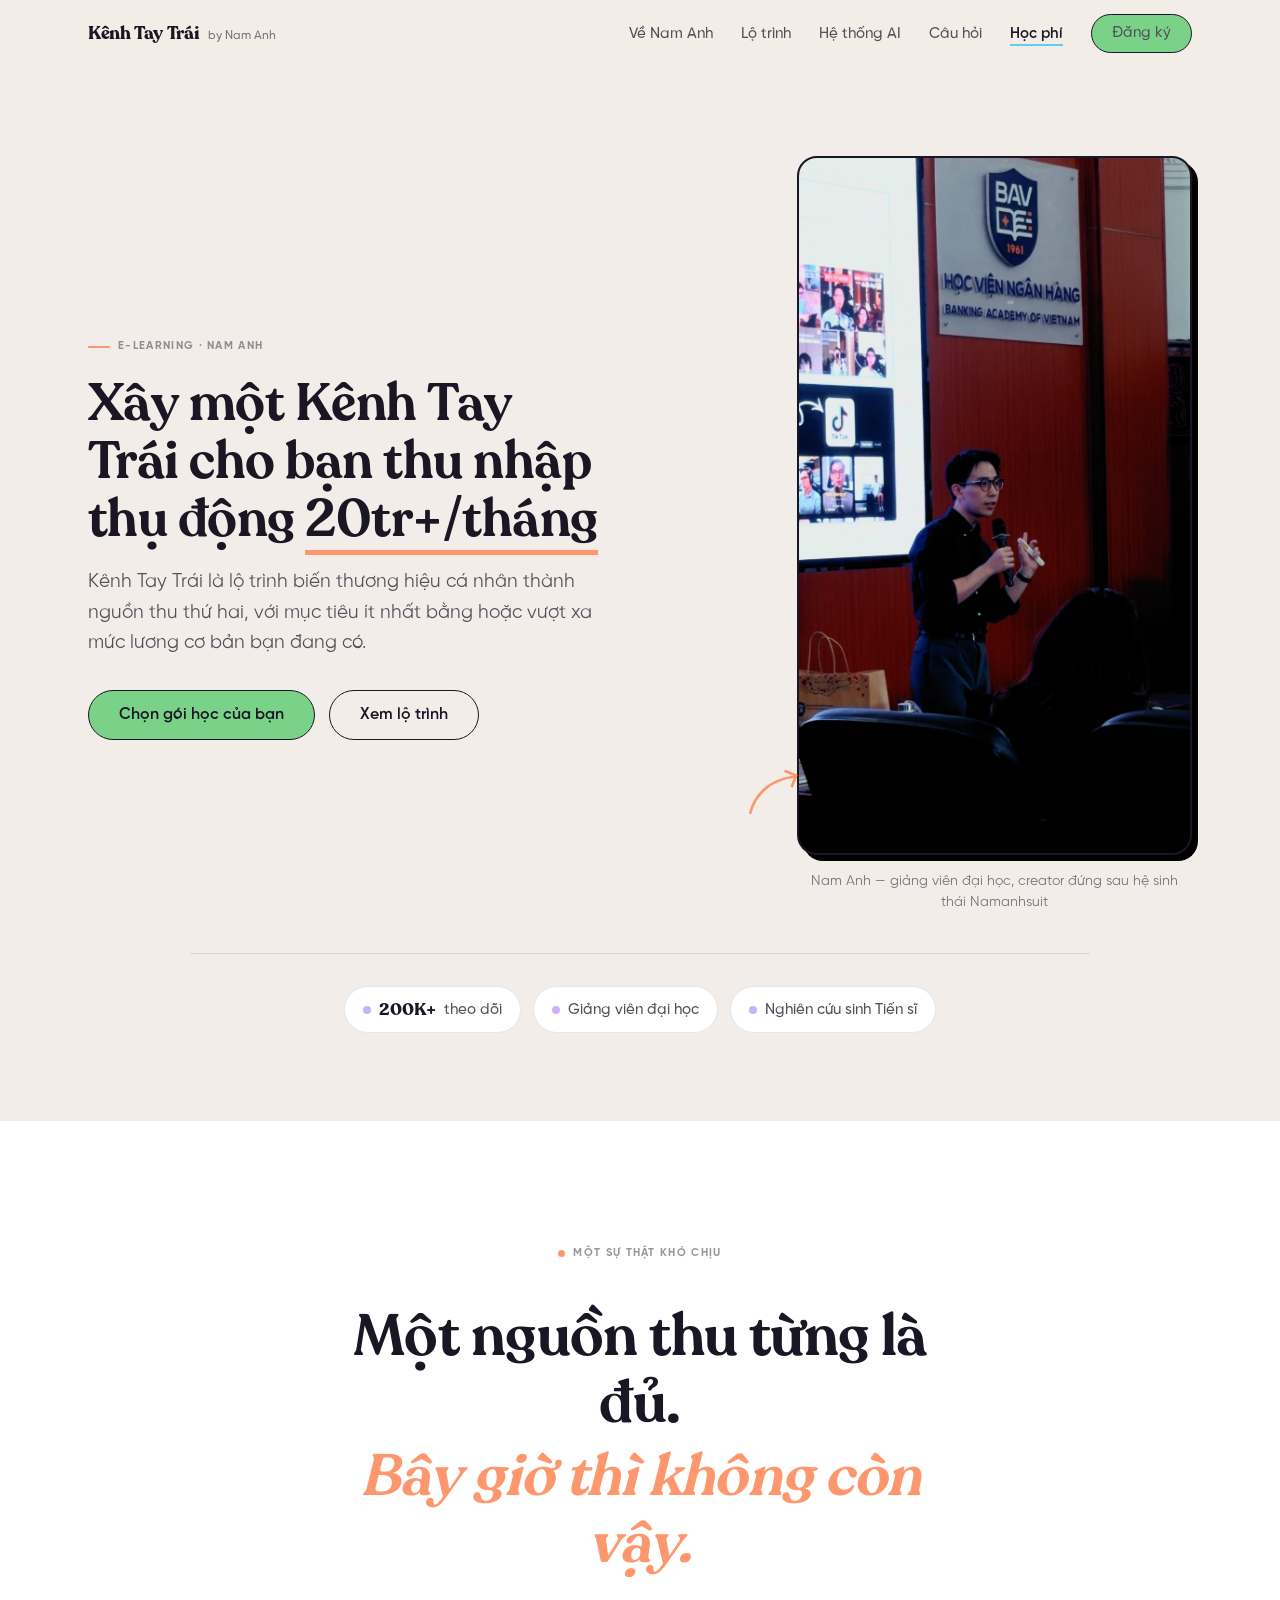
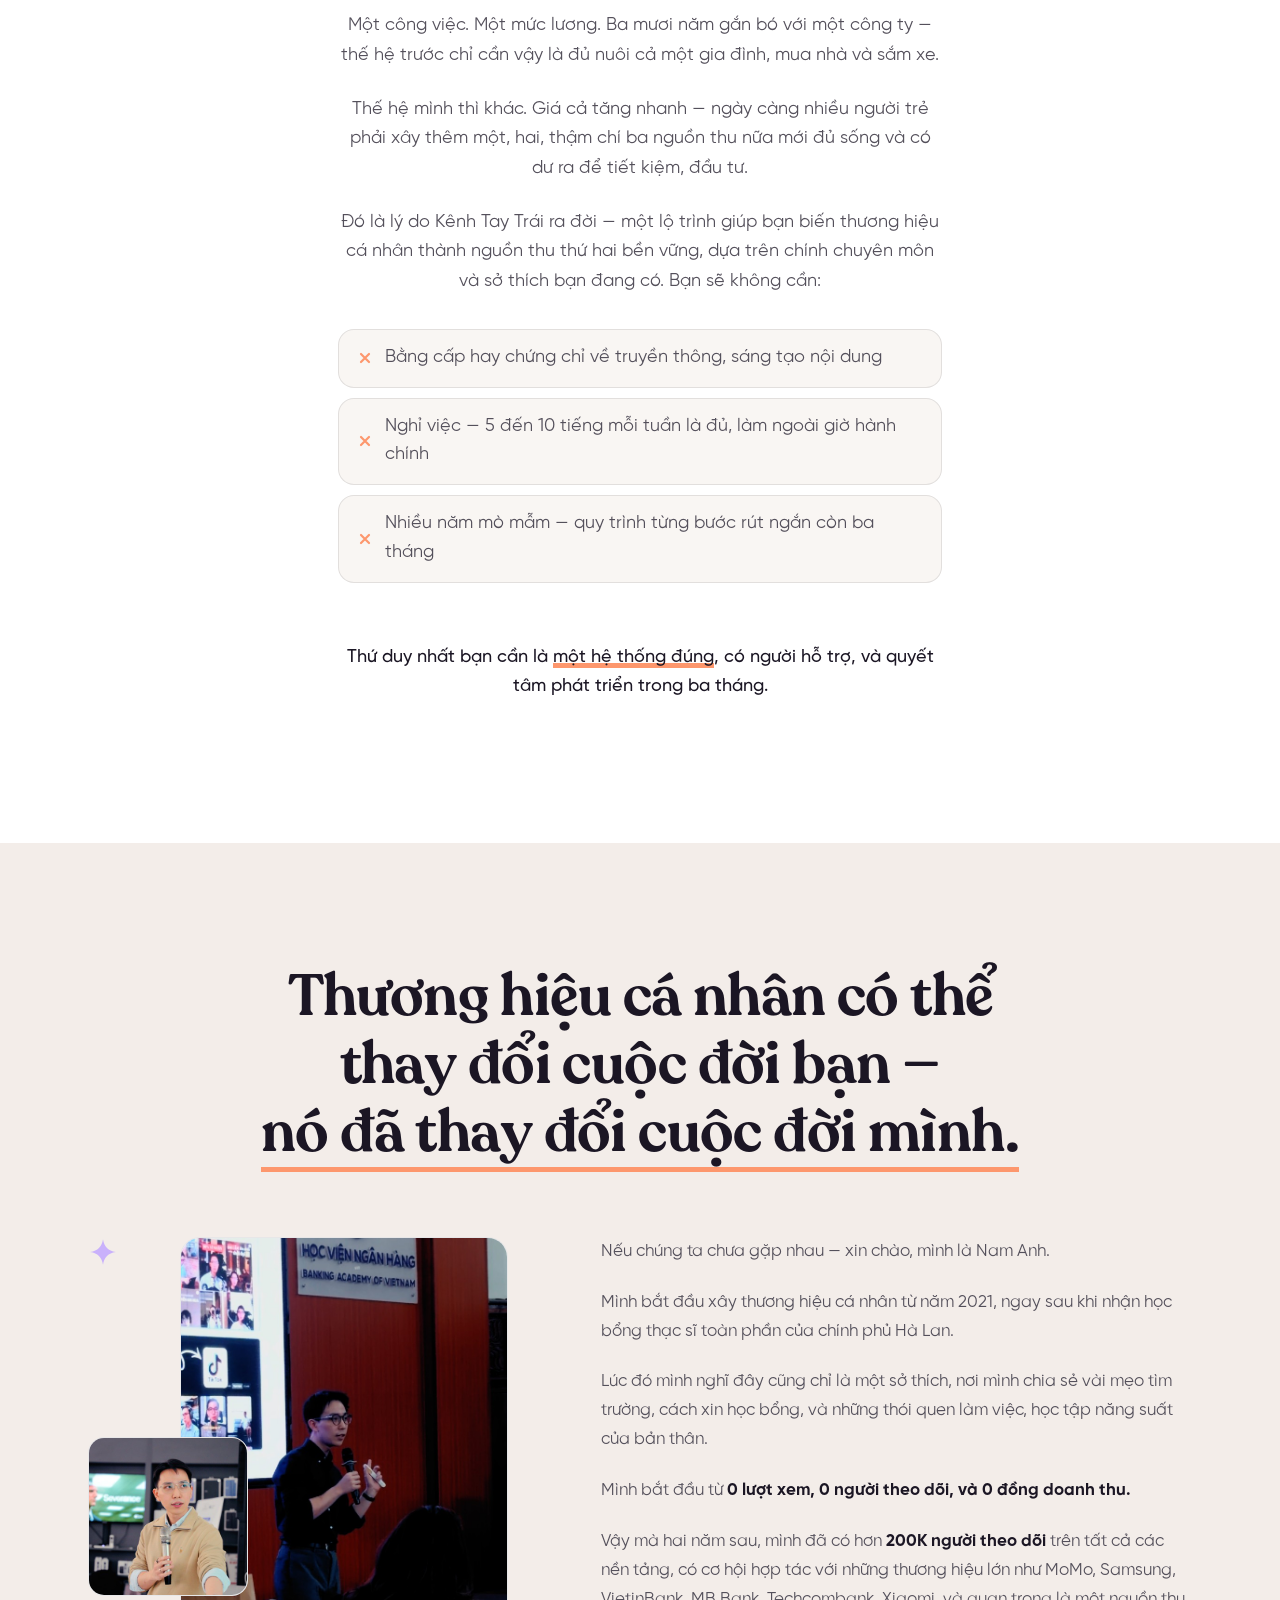
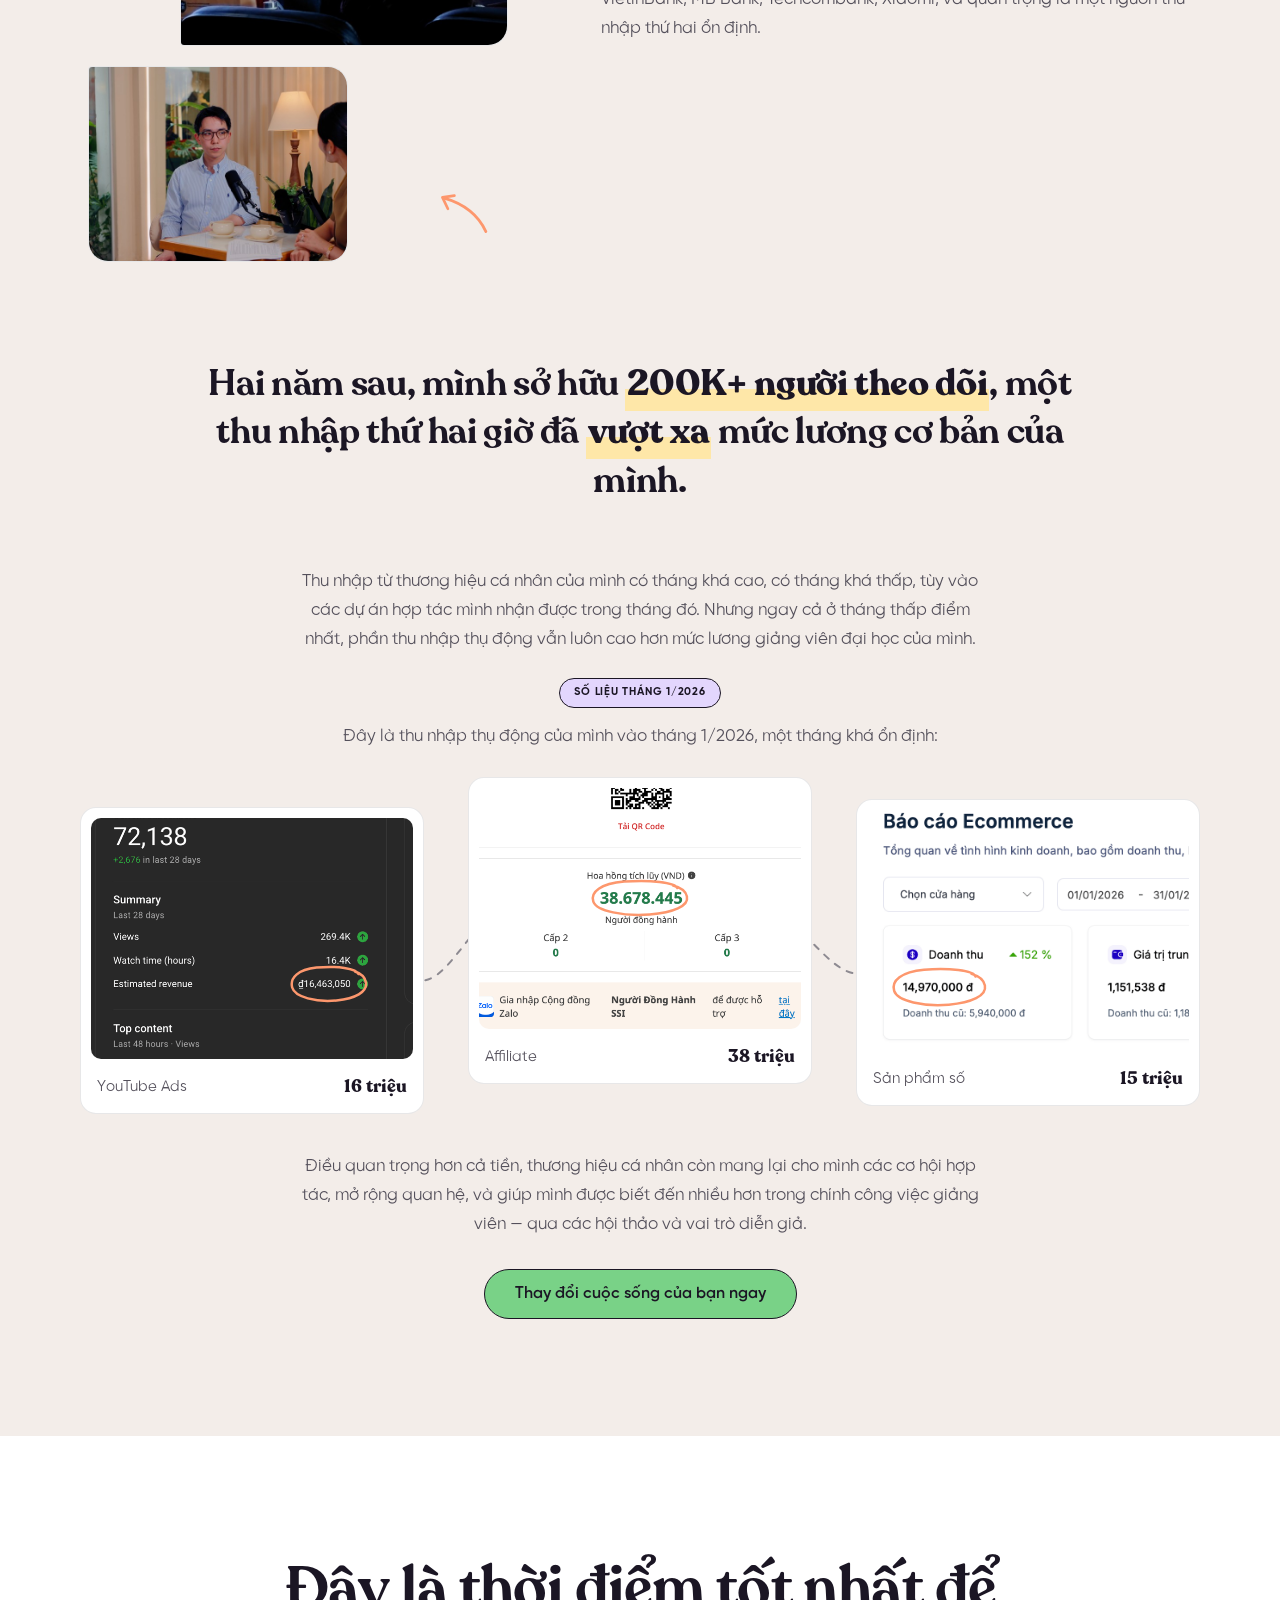
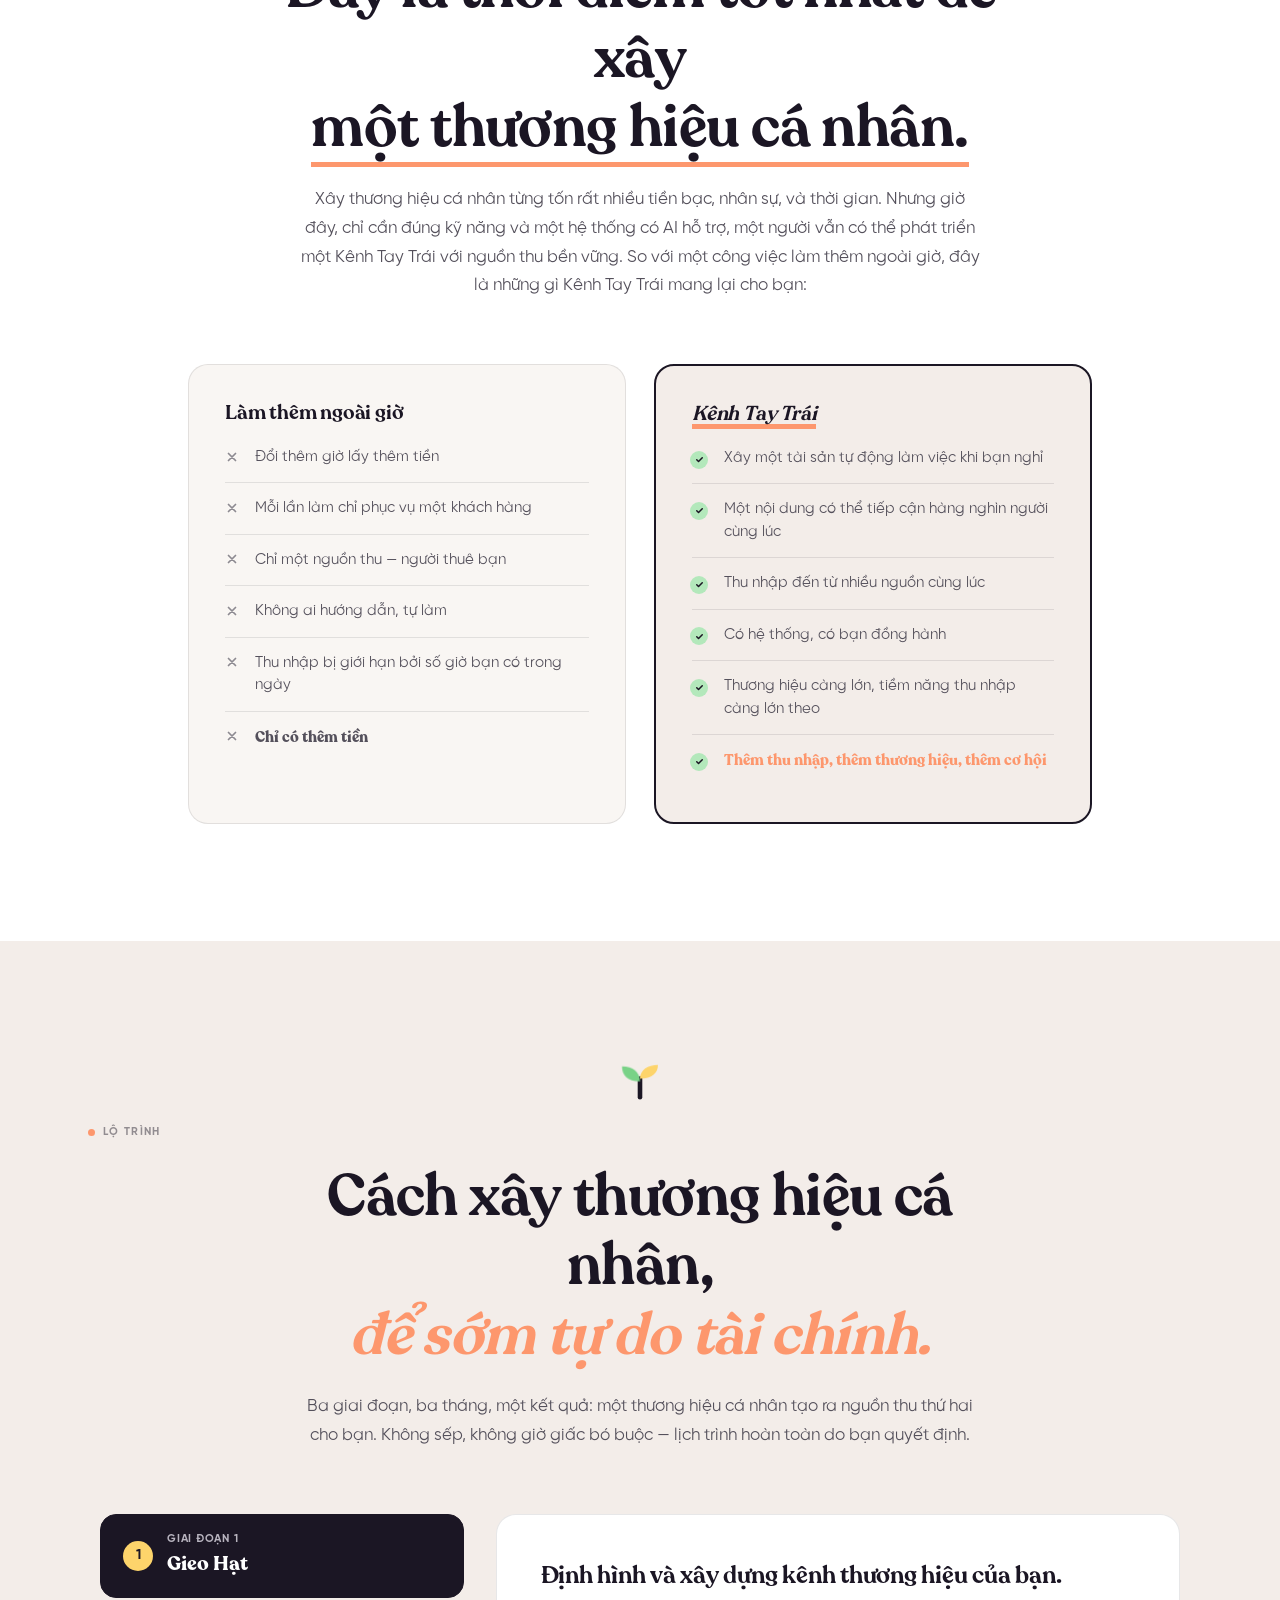
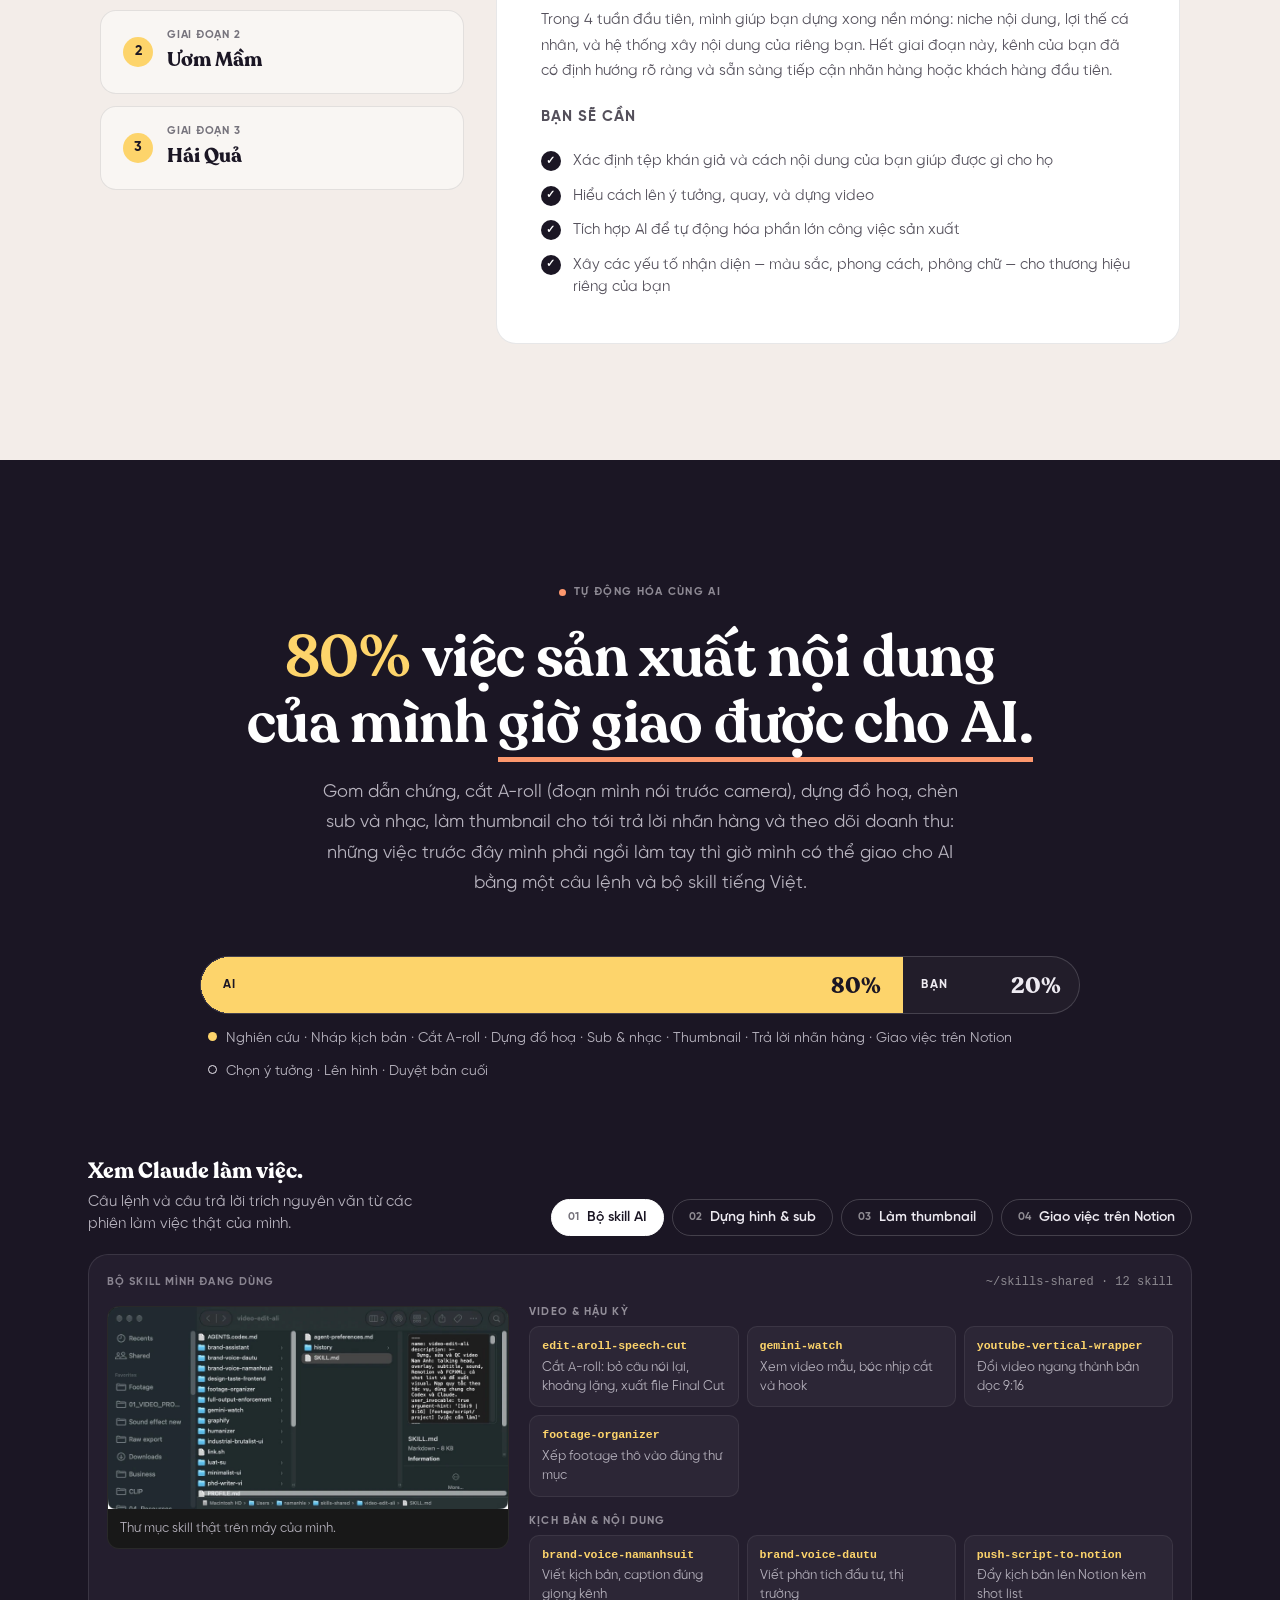
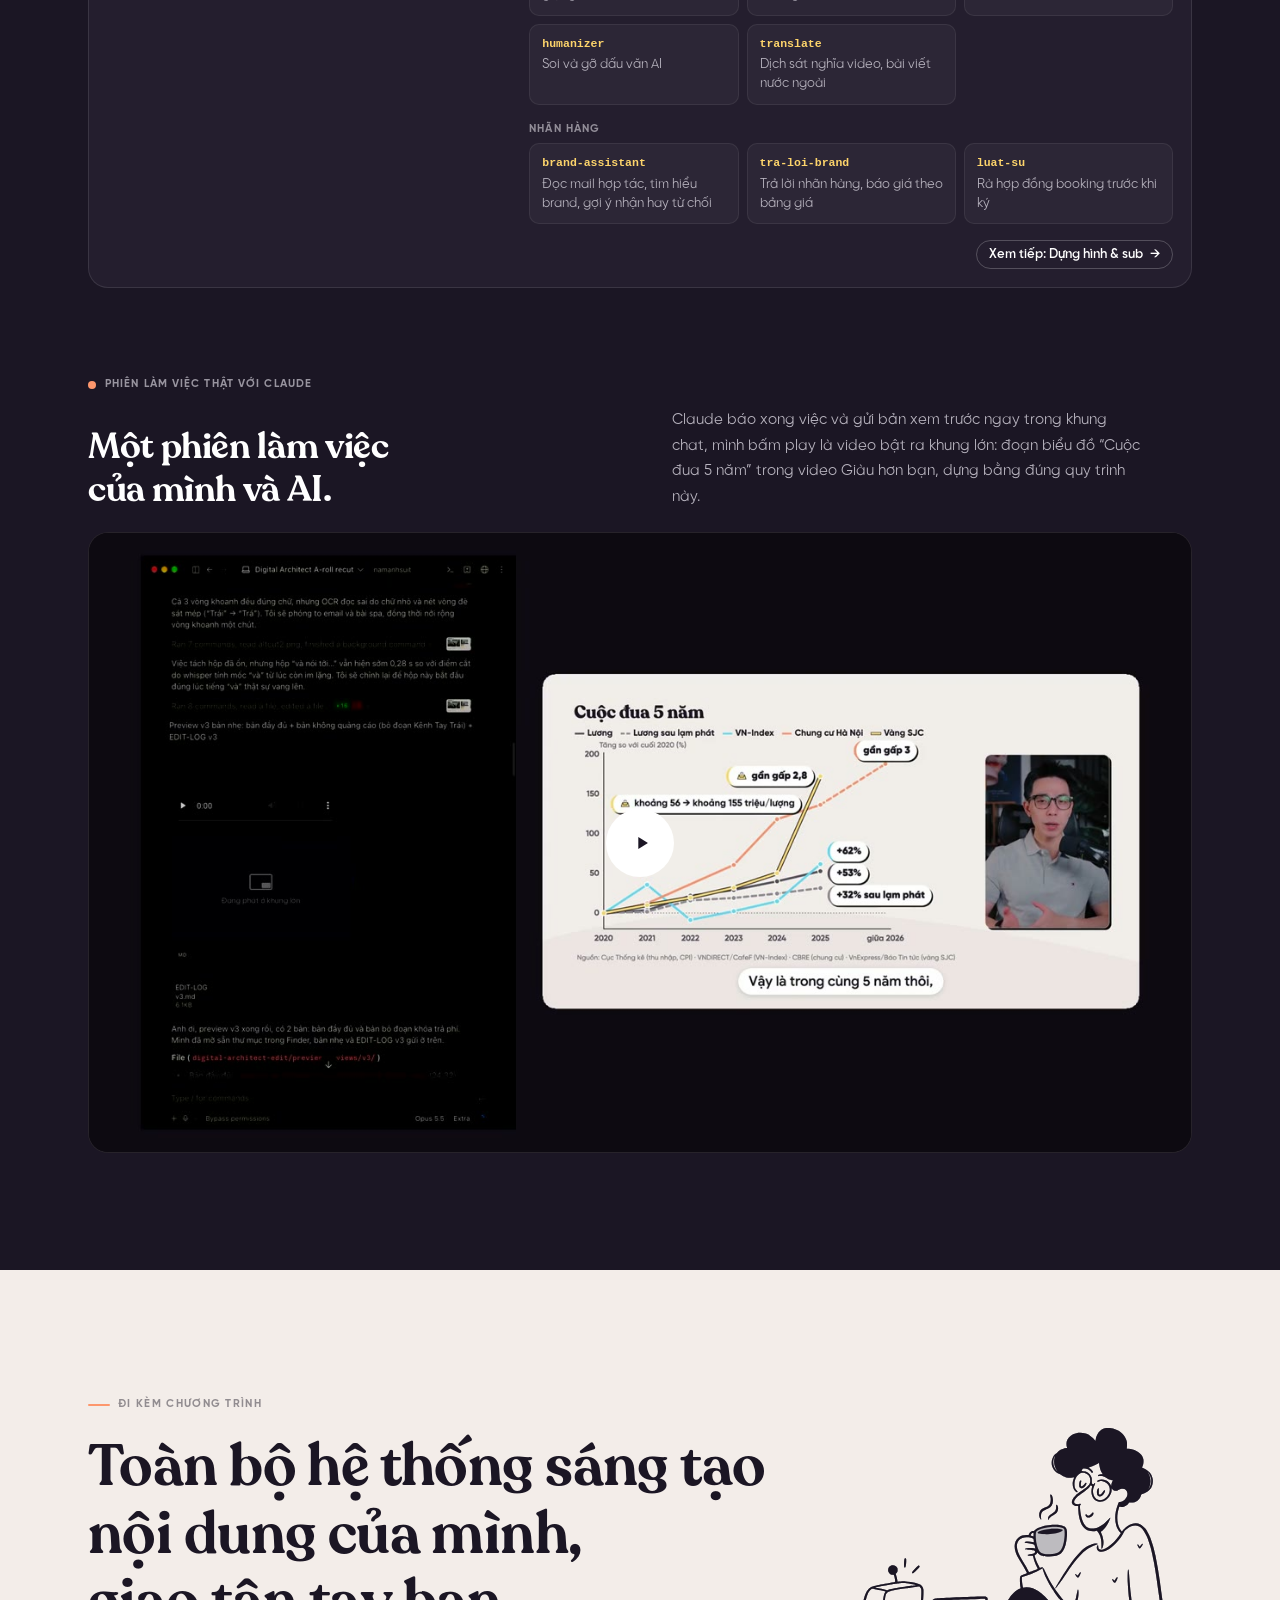
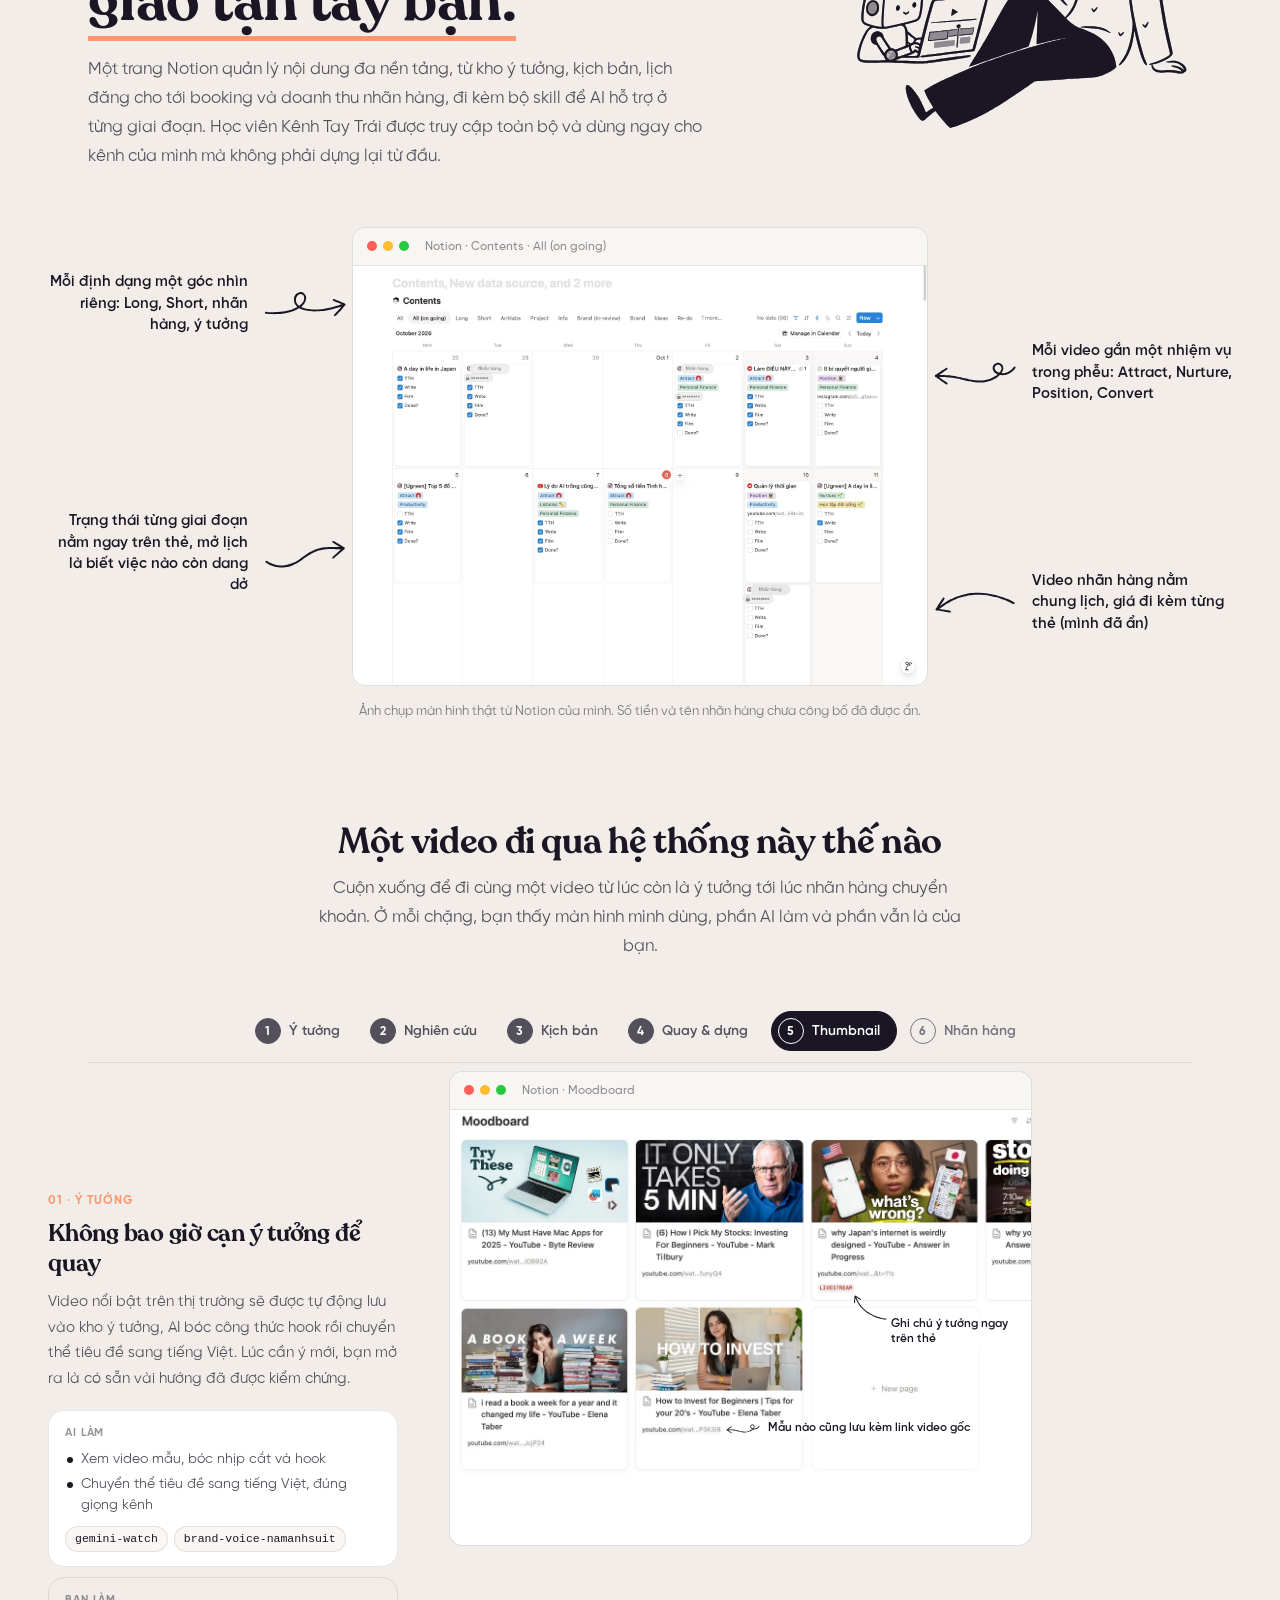
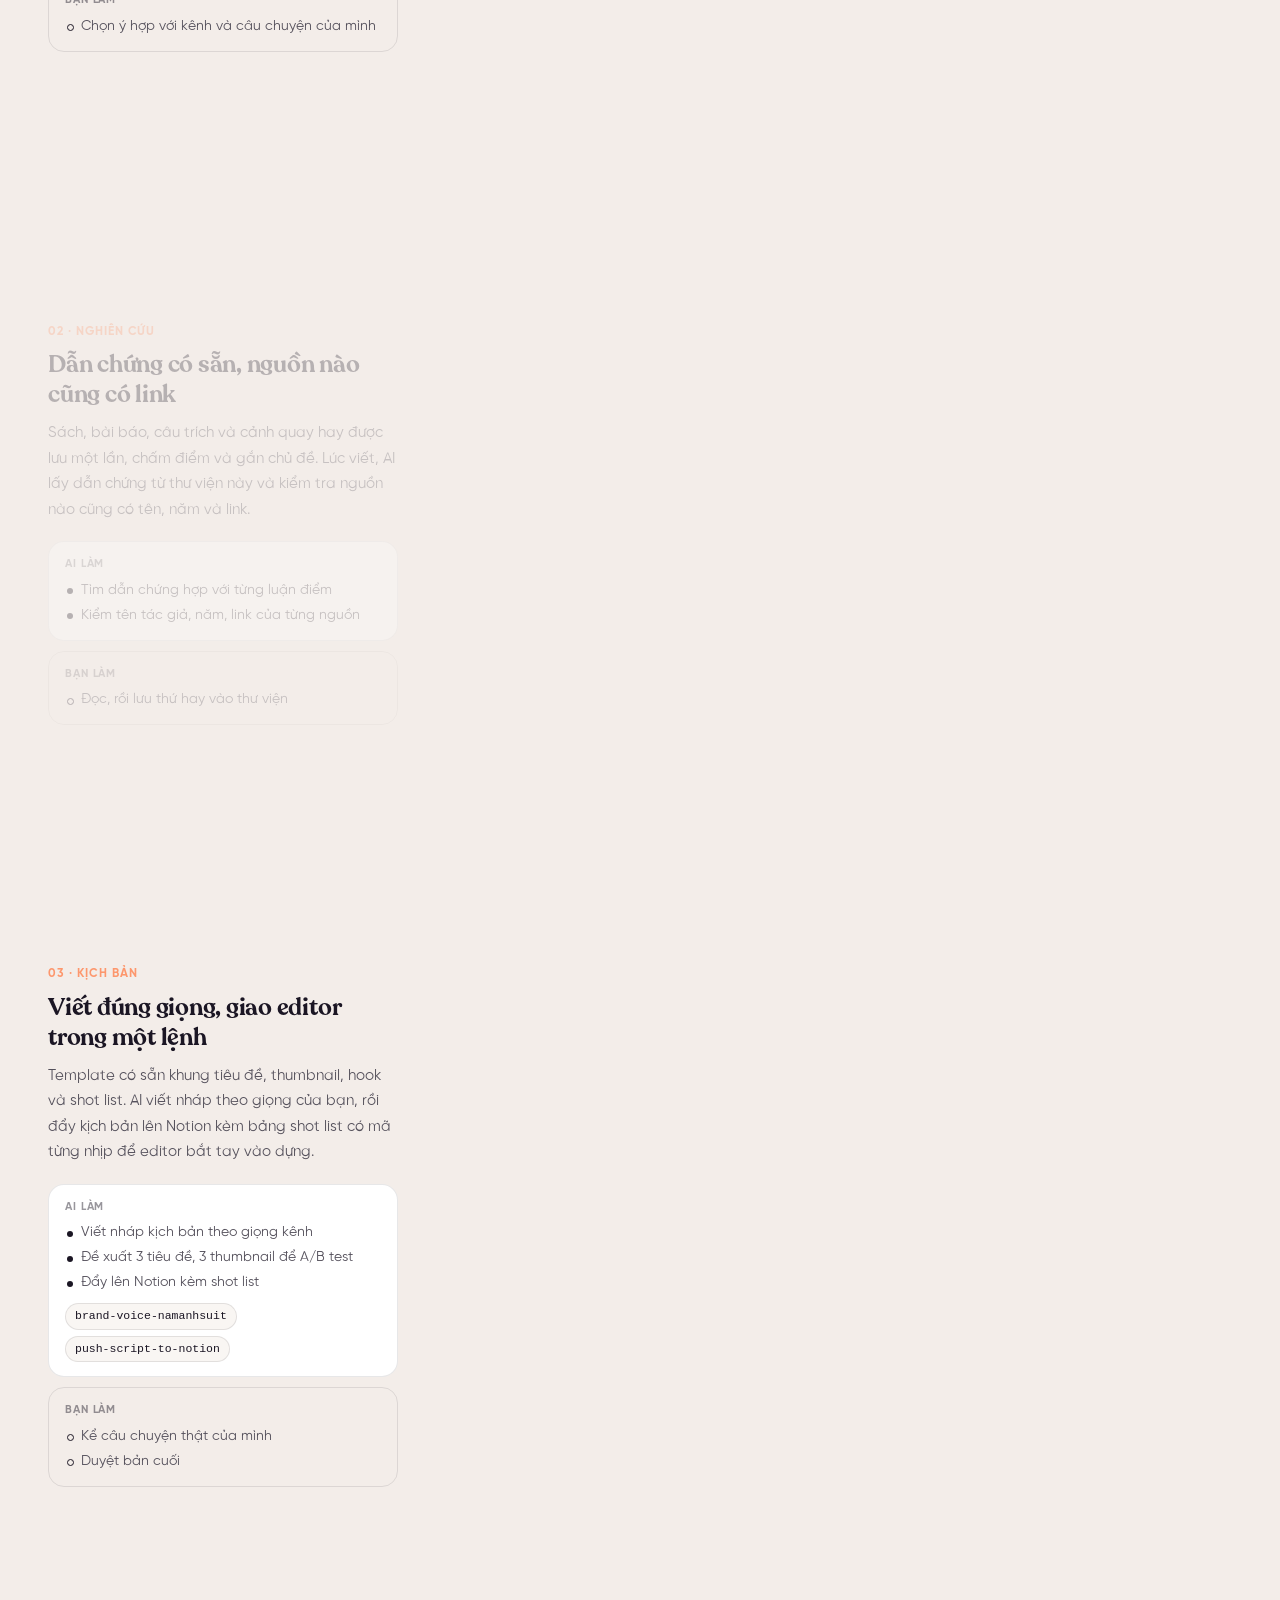
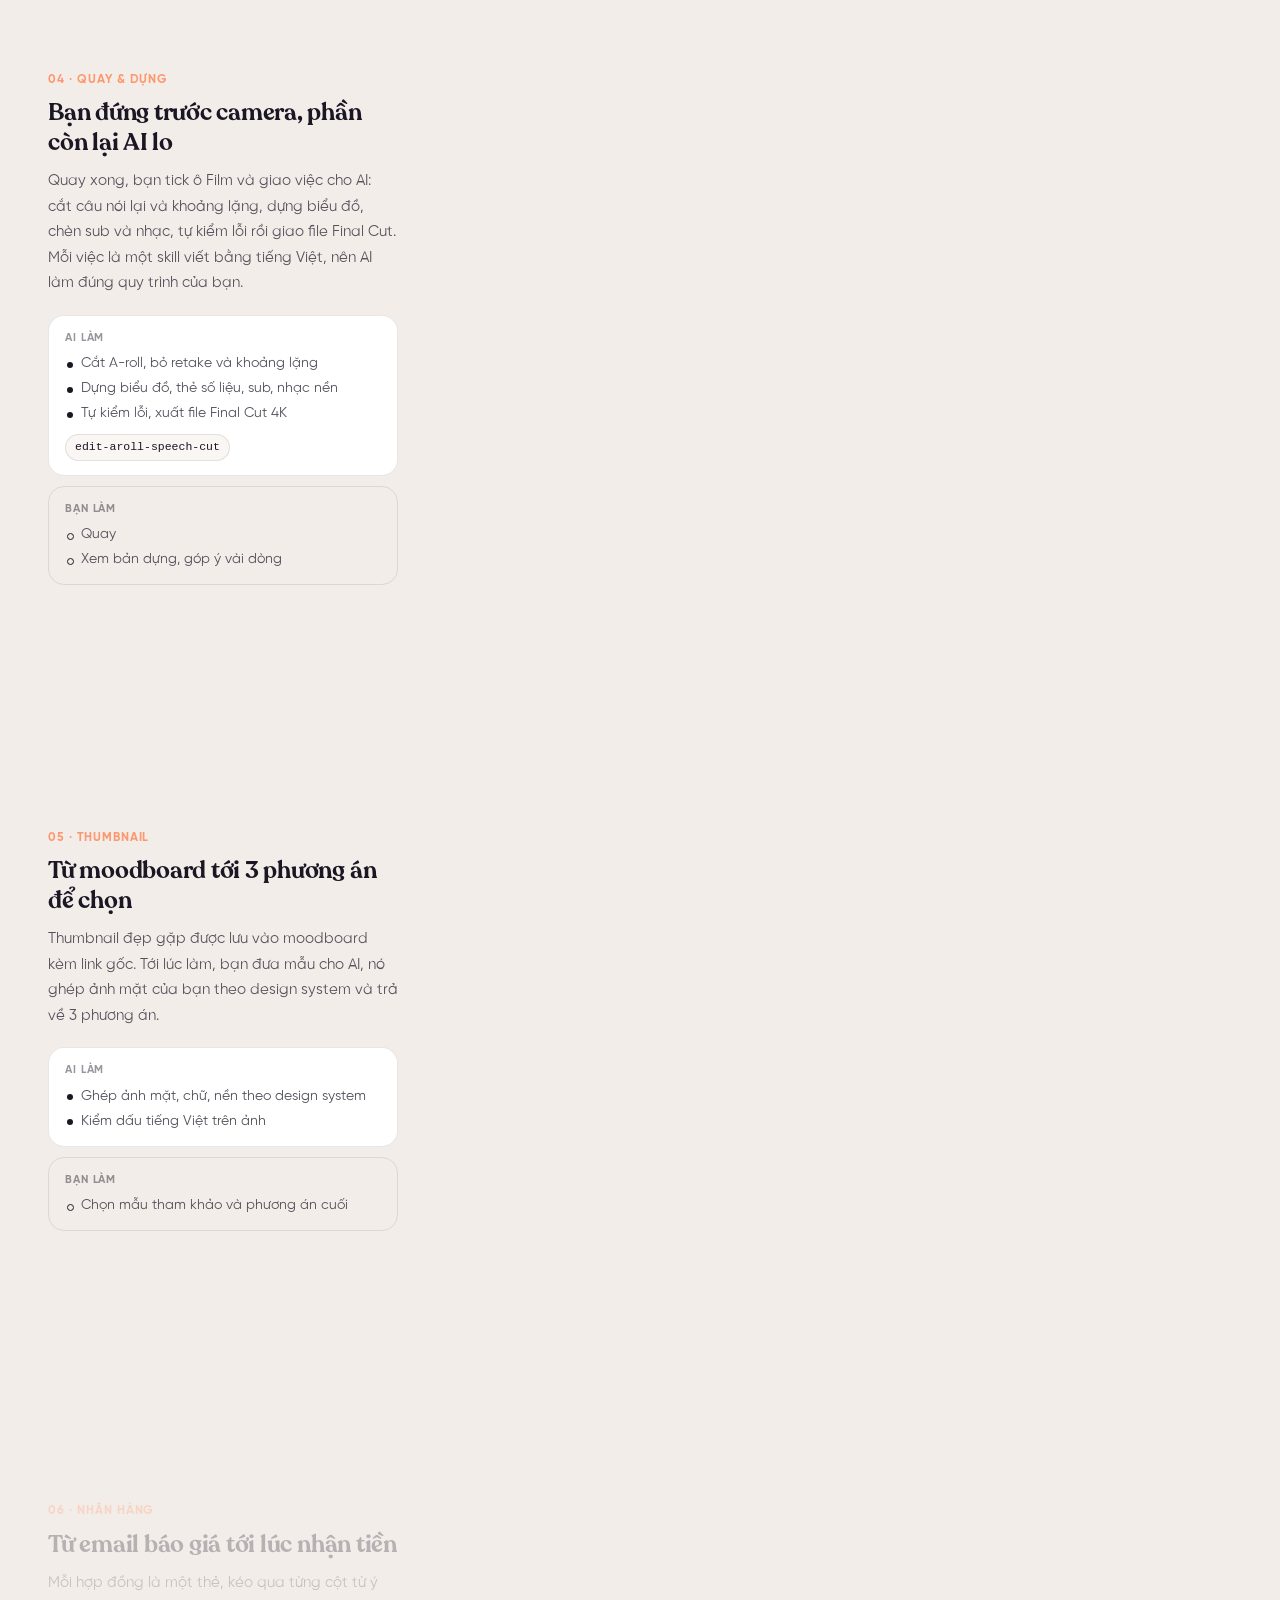
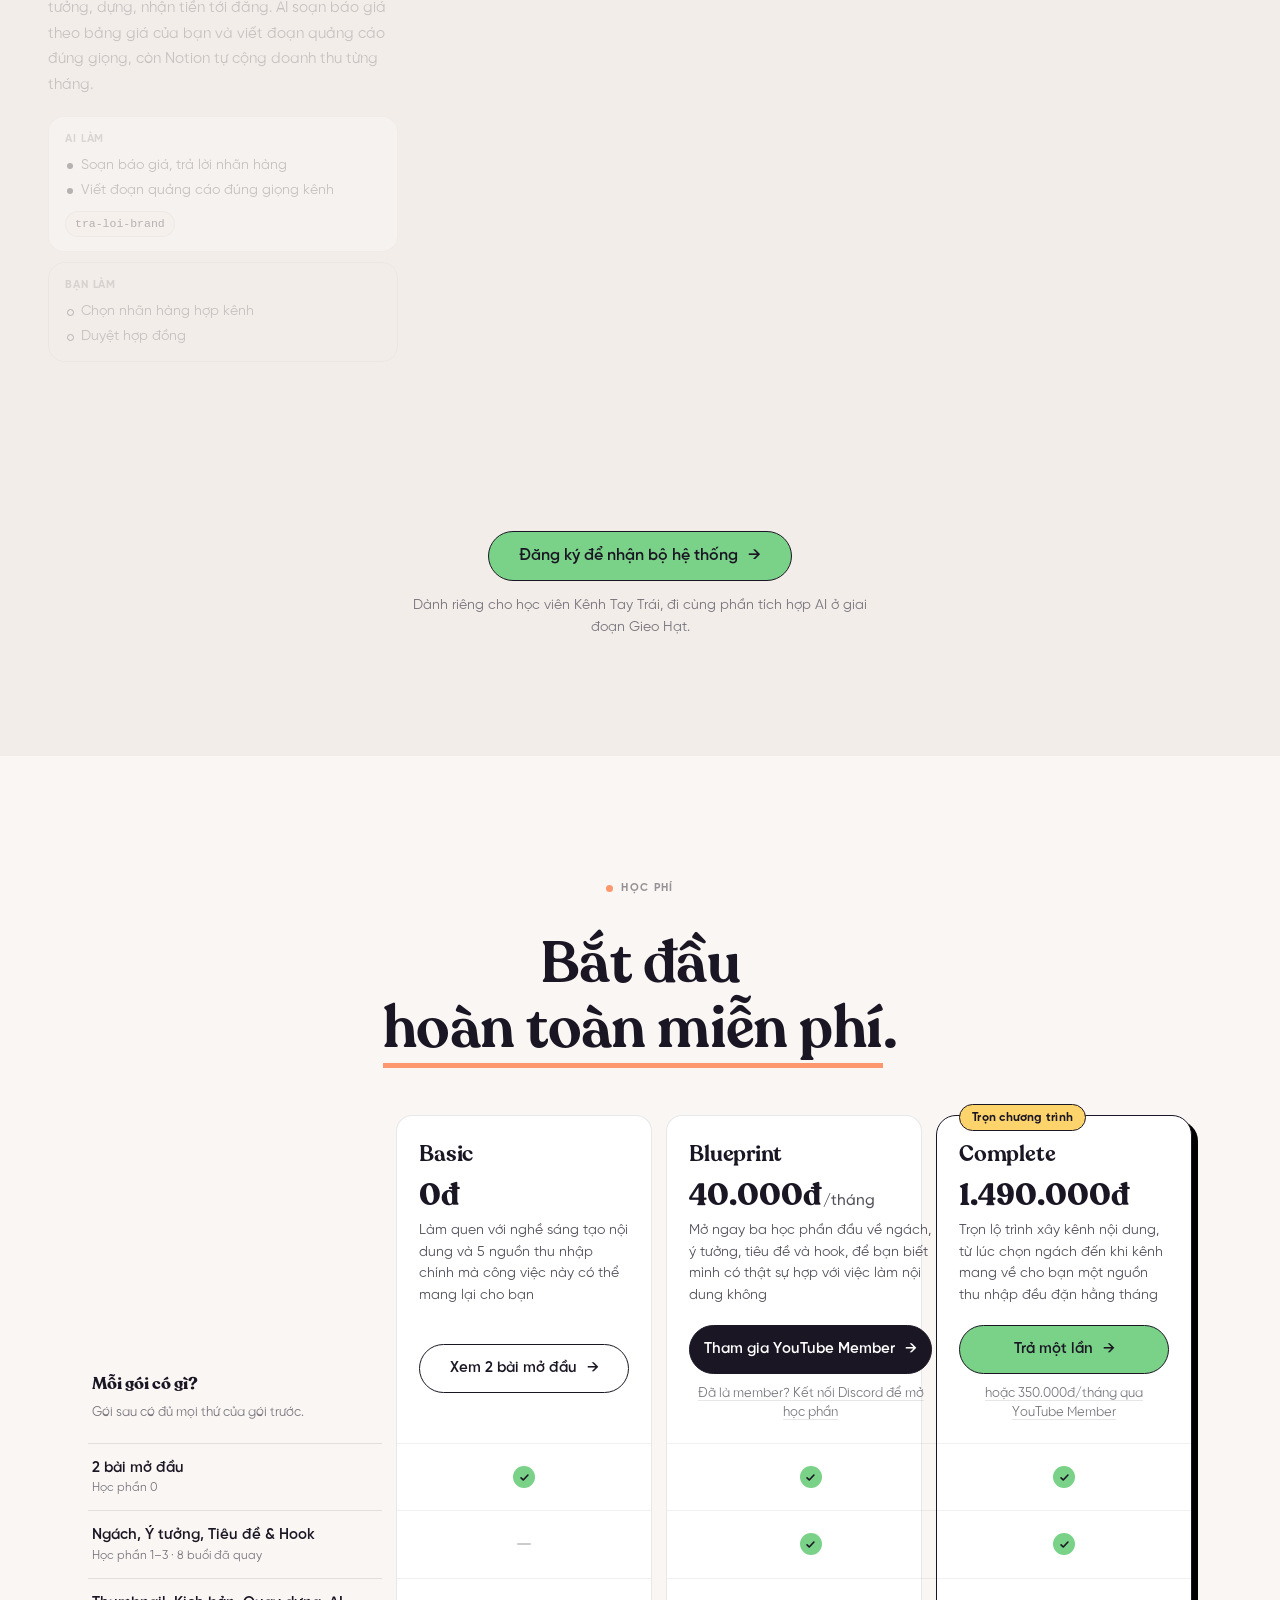
==== commit 9a6b6ad5: "Complete tier: one-time 1.49M or YouTube Member 350k/month Co-Authored-By: Claude Opus 5.5 <noreply@" ====
--- a/index.html
+++ b/index.html
@@ -1110,8 +1110,8 @@
             <h3 class="tier__name">Complete</h3>
             <p class="tier__price num">1.490.000đ</p>
             <p class="tier__sub">Trọn lộ trình xây kênh nội dung, từ lúc chọn ngách đến khi kênh mang về cho bạn một nguồn thu nhập đều đặn hằng tháng</p>
-            <a class="btn btn--mint tier__cta" href="https://hoc.namanhsuit.com/mua/kenh-tay-trai?nguon=landing">Đăng ký học viên <span aria-hidden="true">→</span></a>
-            <a class="tier__alt" href="#dang-ky">Muốn nói chuyện với mình trước? Điền đơn 2 phút</a>
+            <a class="btn btn--mint tier__cta" href="https://hoc.namanhsuit.com/mua/kenh-tay-trai?nguon=landing">Trả một lần <span aria-hidden="true">→</span></a>
+            <a class="tier__alt" href="https://www.youtube.com/channel/UCKCKSw--Ftm3e22Us8CMBsA/join" target="_blank" rel="noopener">hoặc 350.000đ/tháng qua YouTube Member</a>
           </div>
           <ul class="tier__rows">
             <li class="is-yes"><span class="tier__k">2 bài mở đầu</span></li>
@@ -1123,8 +1123,8 @@
       </div>
 
       <p class="pricing__note">
-        Gói Blueprint mở khi YouTube Member của bạn đã kết nối Discord ở trang học, và đóng lại khi bạn dừng
-        membership. Gói Complete trả một lần, hoàn 100% nếu bạn thấy không hợp trong 7 ngày đầu.
+        Đăng ký qua YouTube Member thì gói mở khi bạn kết nối Discord ở trang học, và đóng lại khi bạn dừng
+        membership. Trả một lần gói Complete thì học mãi, hoàn 100% nếu bạn thấy không hợp trong 7 ngày đầu.
       </p>
     </div>
   </section>
@@ -1147,15 +1147,16 @@
         <div class="apply__faq">
 
           <button class="apply__q is-active" data-faq="8">
-            <span>Gói Blueprint mở bằng YouTube Member thế nào?</span>
+            <span>Đăng ký qua YouTube Member thế nào?</span>
             <b aria-hidden="true">+</b>
           </button>
           <div class="apply__a is-active" data-faq-a="8">
             <div class="apply__a-inner">
               <p>
-                Bạn bấm "Tham gia YouTube Member" ở bảng trên và chọn bậc 40.000đ/tháng. Sau đó đăng
-                nhập trang học hoc.namanhsuit.com, vào "Khóa của tôi" rồi bấm "Kết nối Discord". YouTube
-                đã liên kết với Discord của bạn thì role member tự có, học phần 0–3 mở ngay sau đó.
+                Bạn bấm "Tham gia YouTube Member" ở bảng trên rồi chọn bậc: 40.000đ/tháng mở gói
+                Blueprint, 350.000đ/tháng mở trọn gói Complete. Sau đó đăng nhập trang học
+                hoc.namanhsuit.com, vào "Khóa của tôi" rồi bấm "Kết nối Discord". YouTube đã liên kết với
+                Discord của bạn thì role member tự có, và học phần mở ngay sau đó.
               </p>
             </div>
           </div>
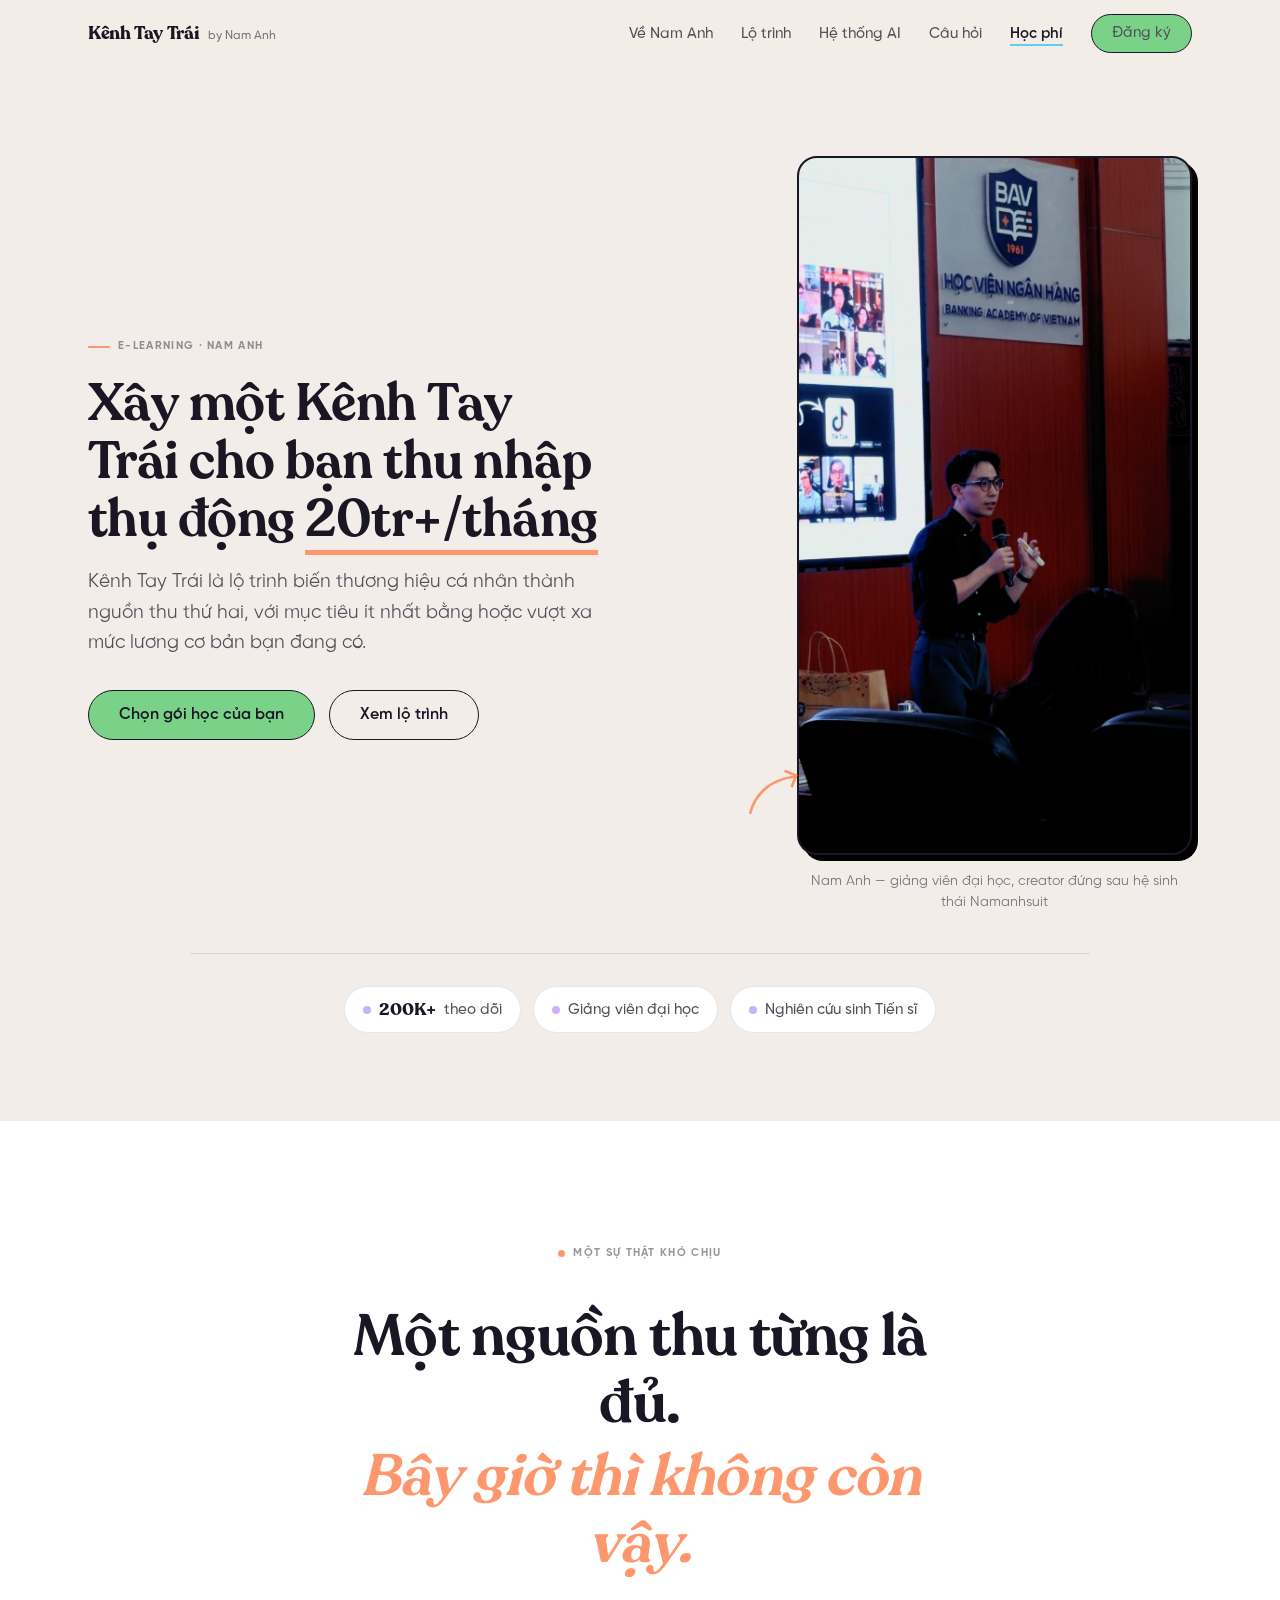
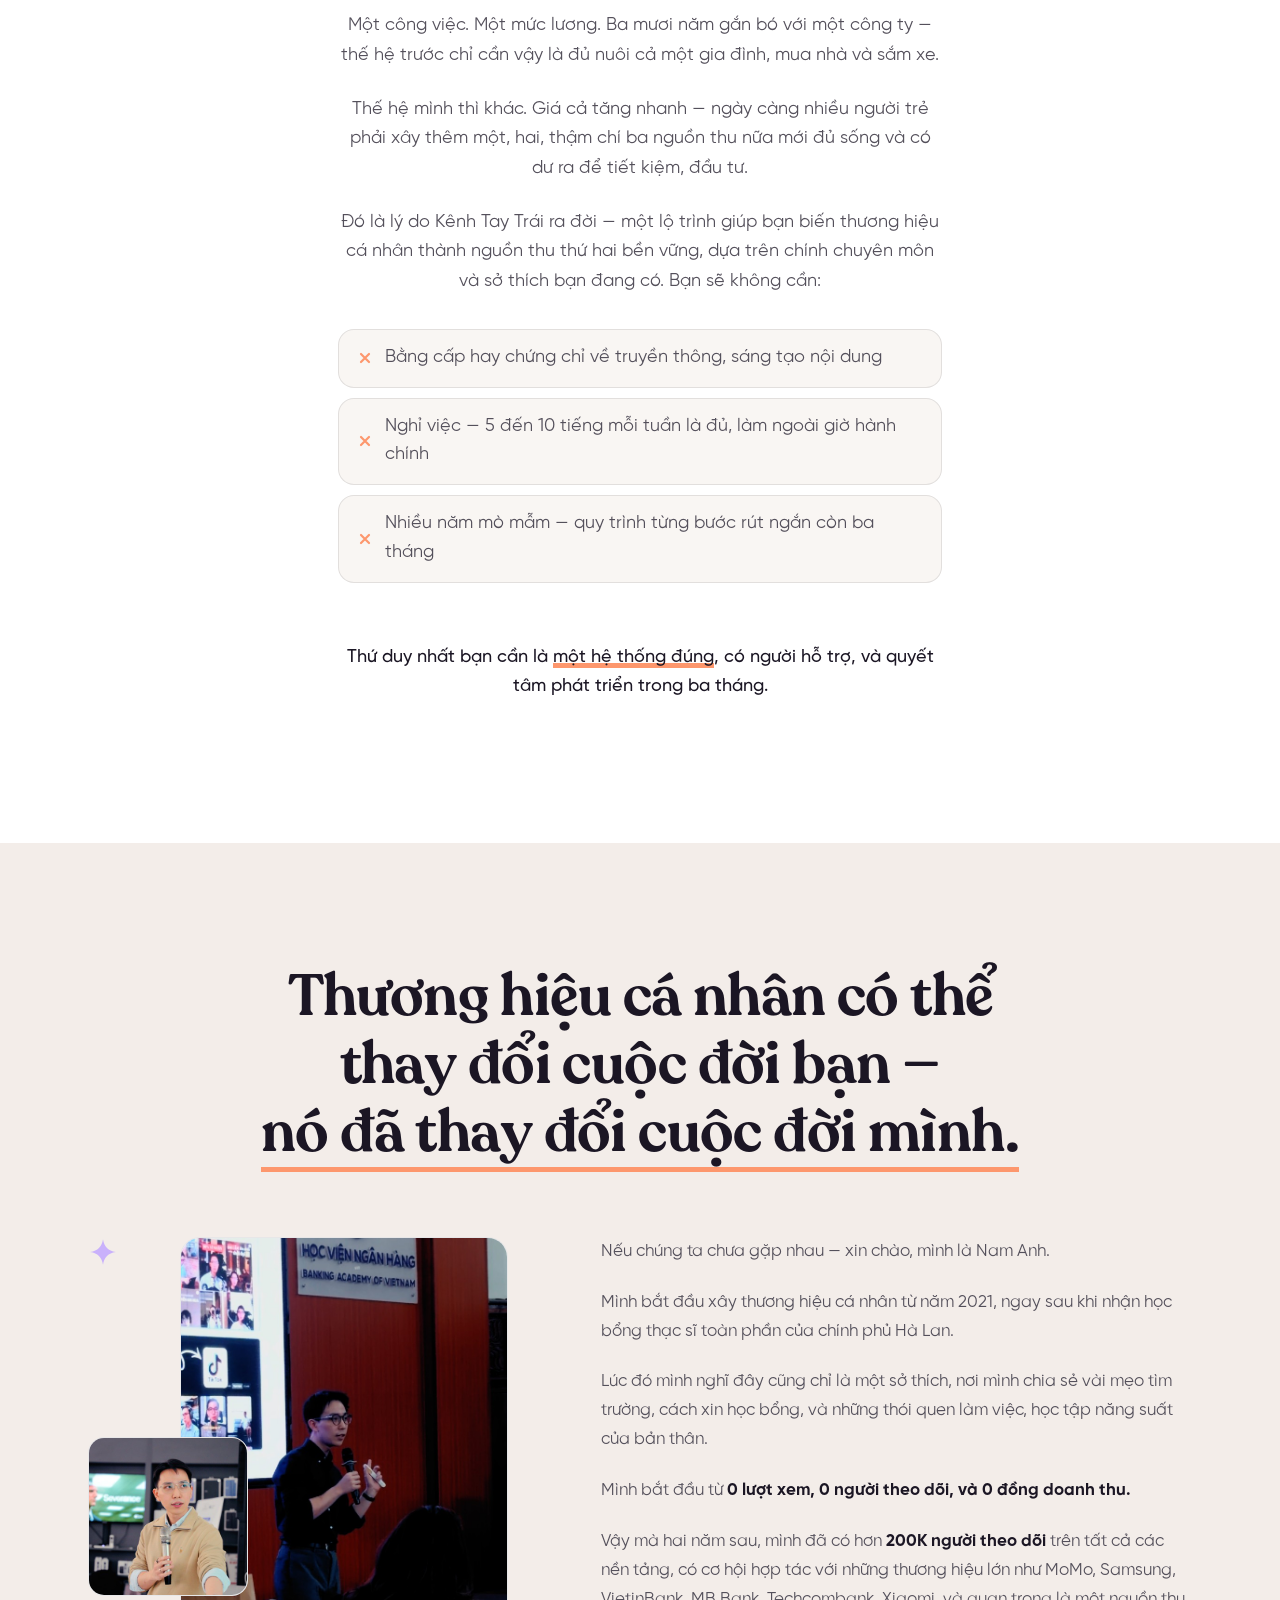
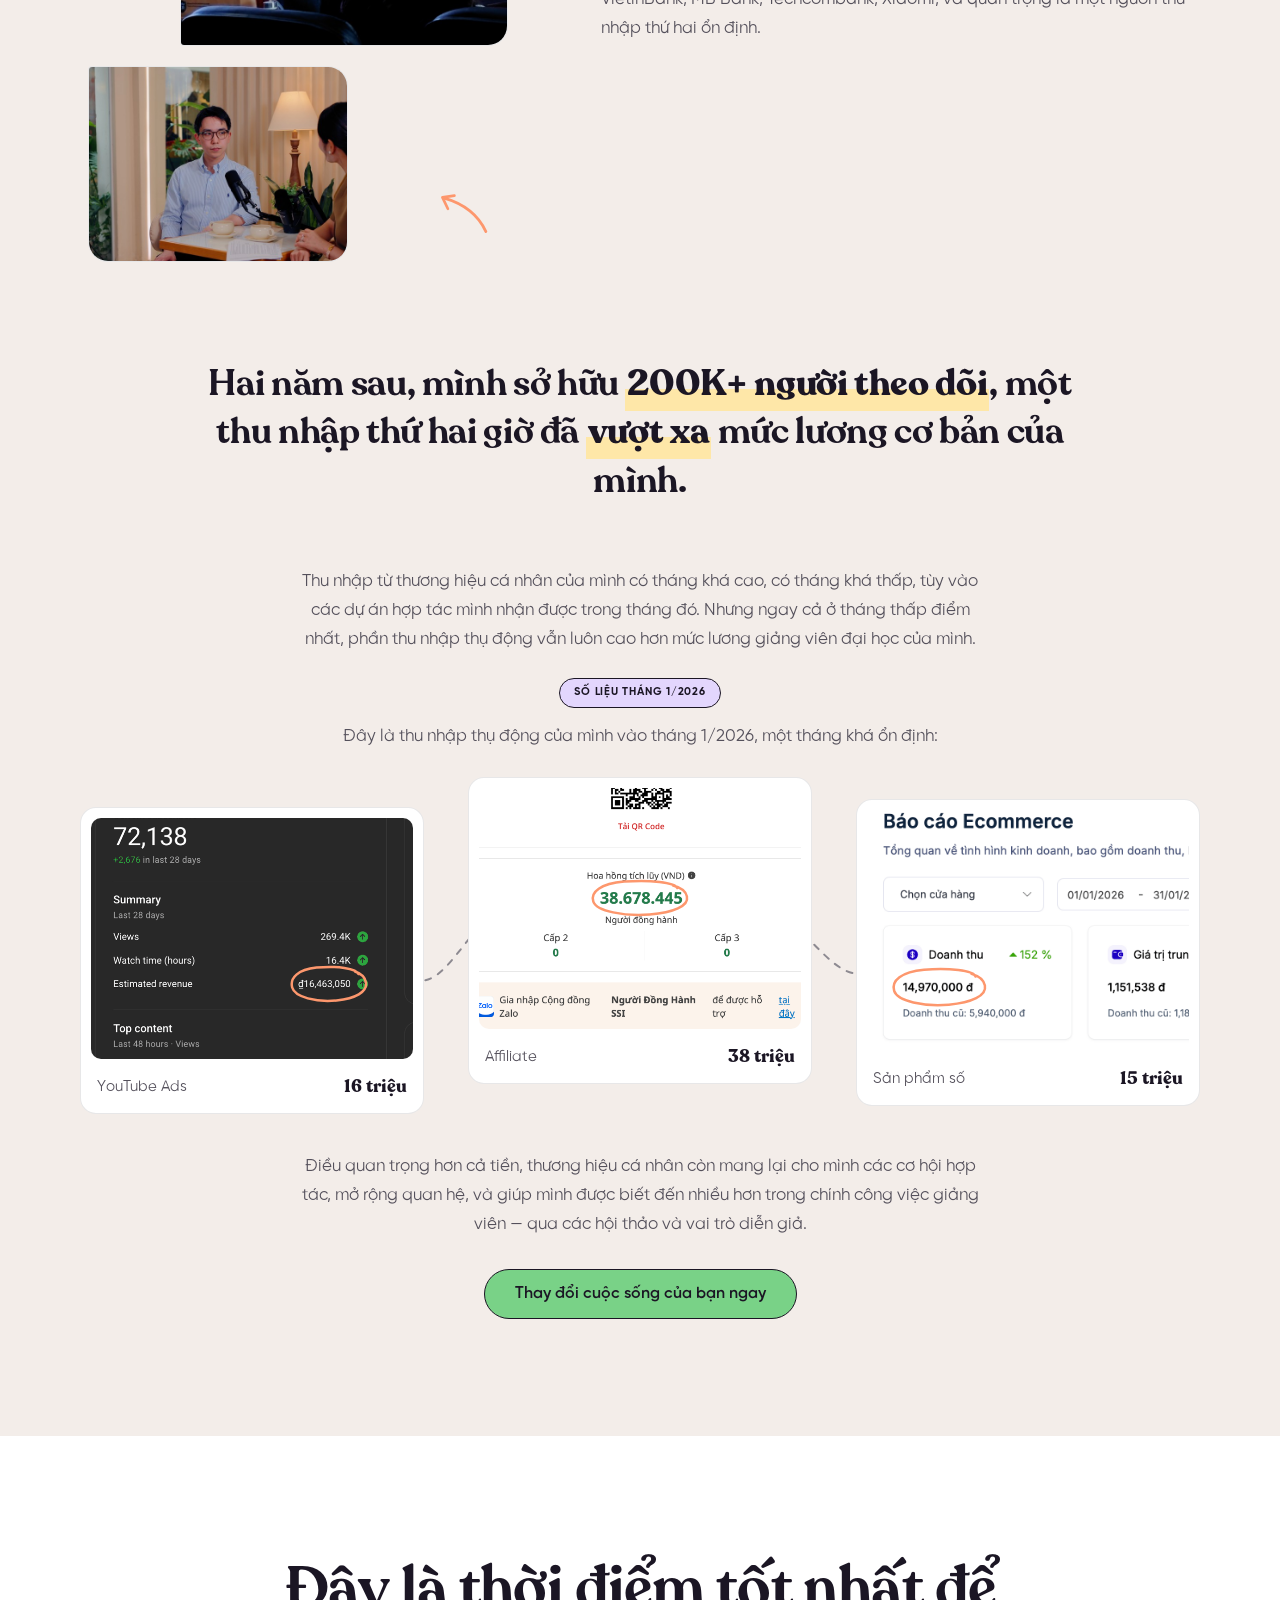
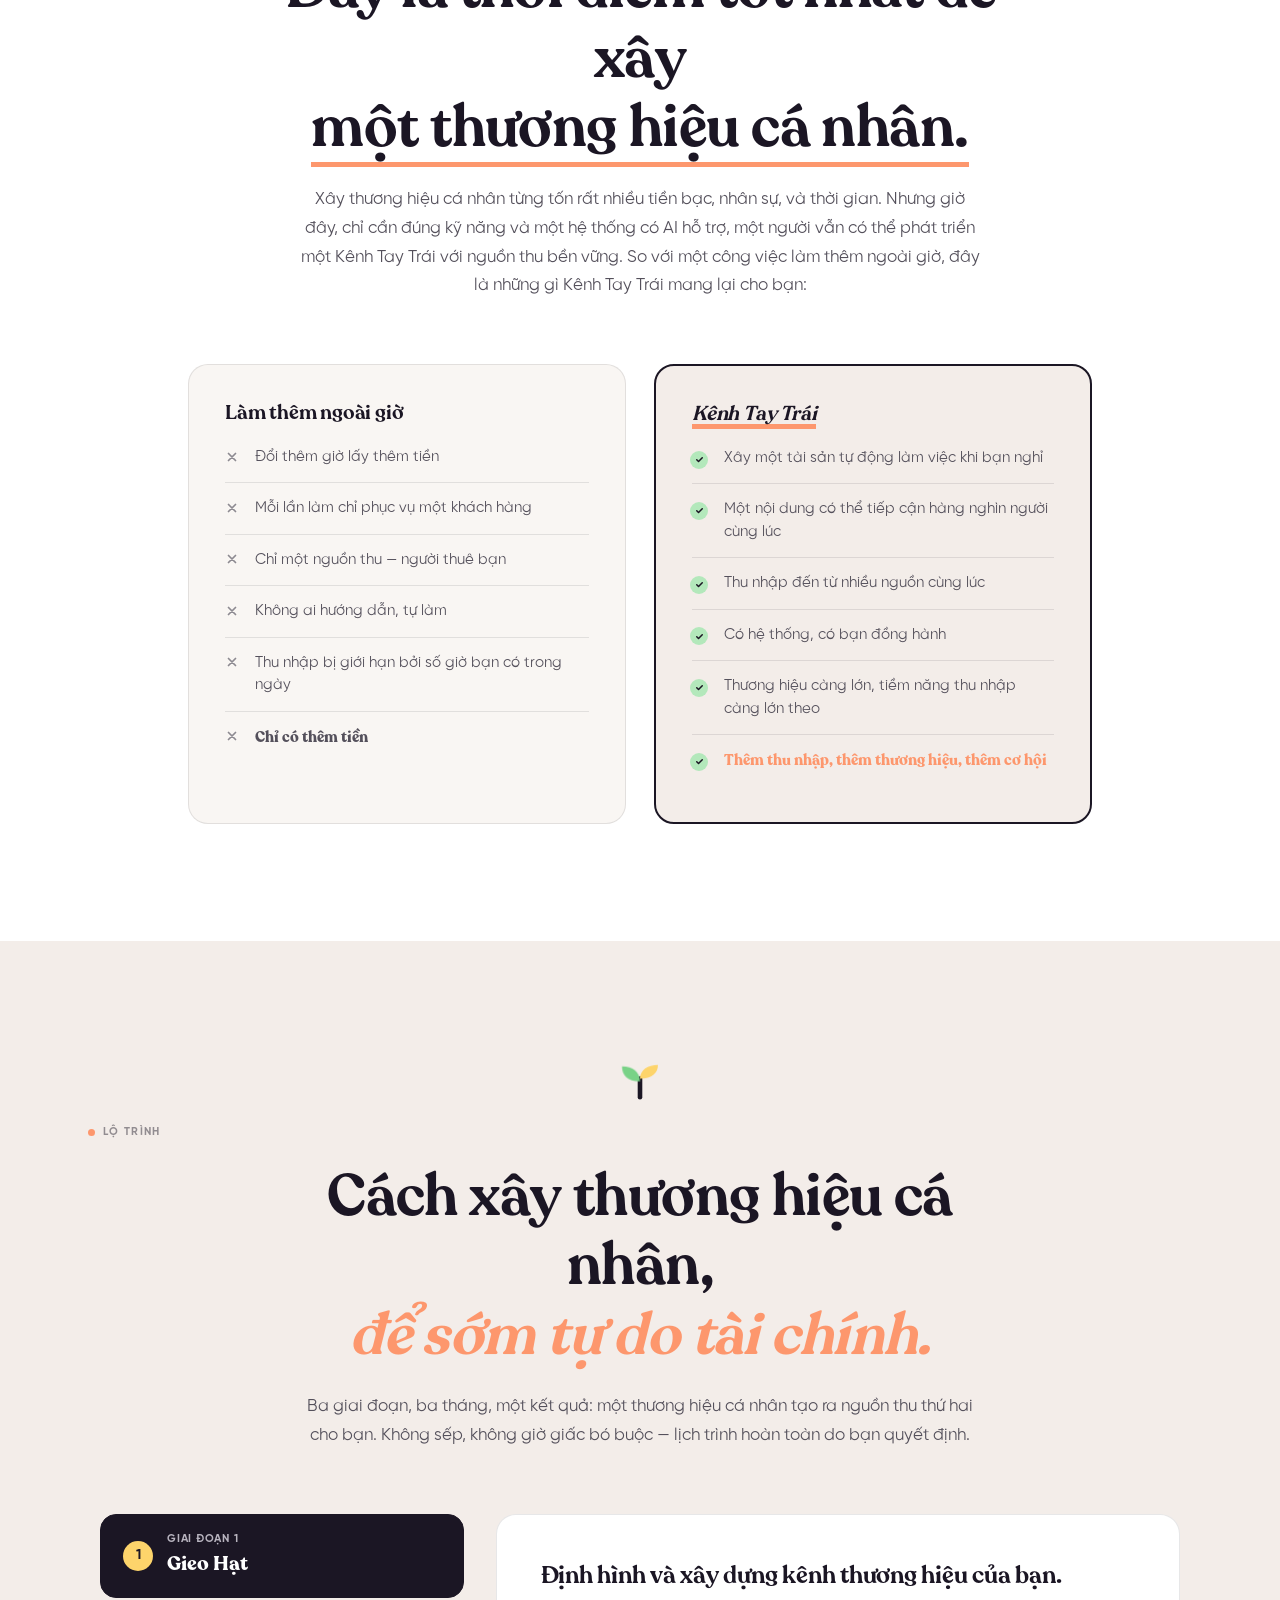
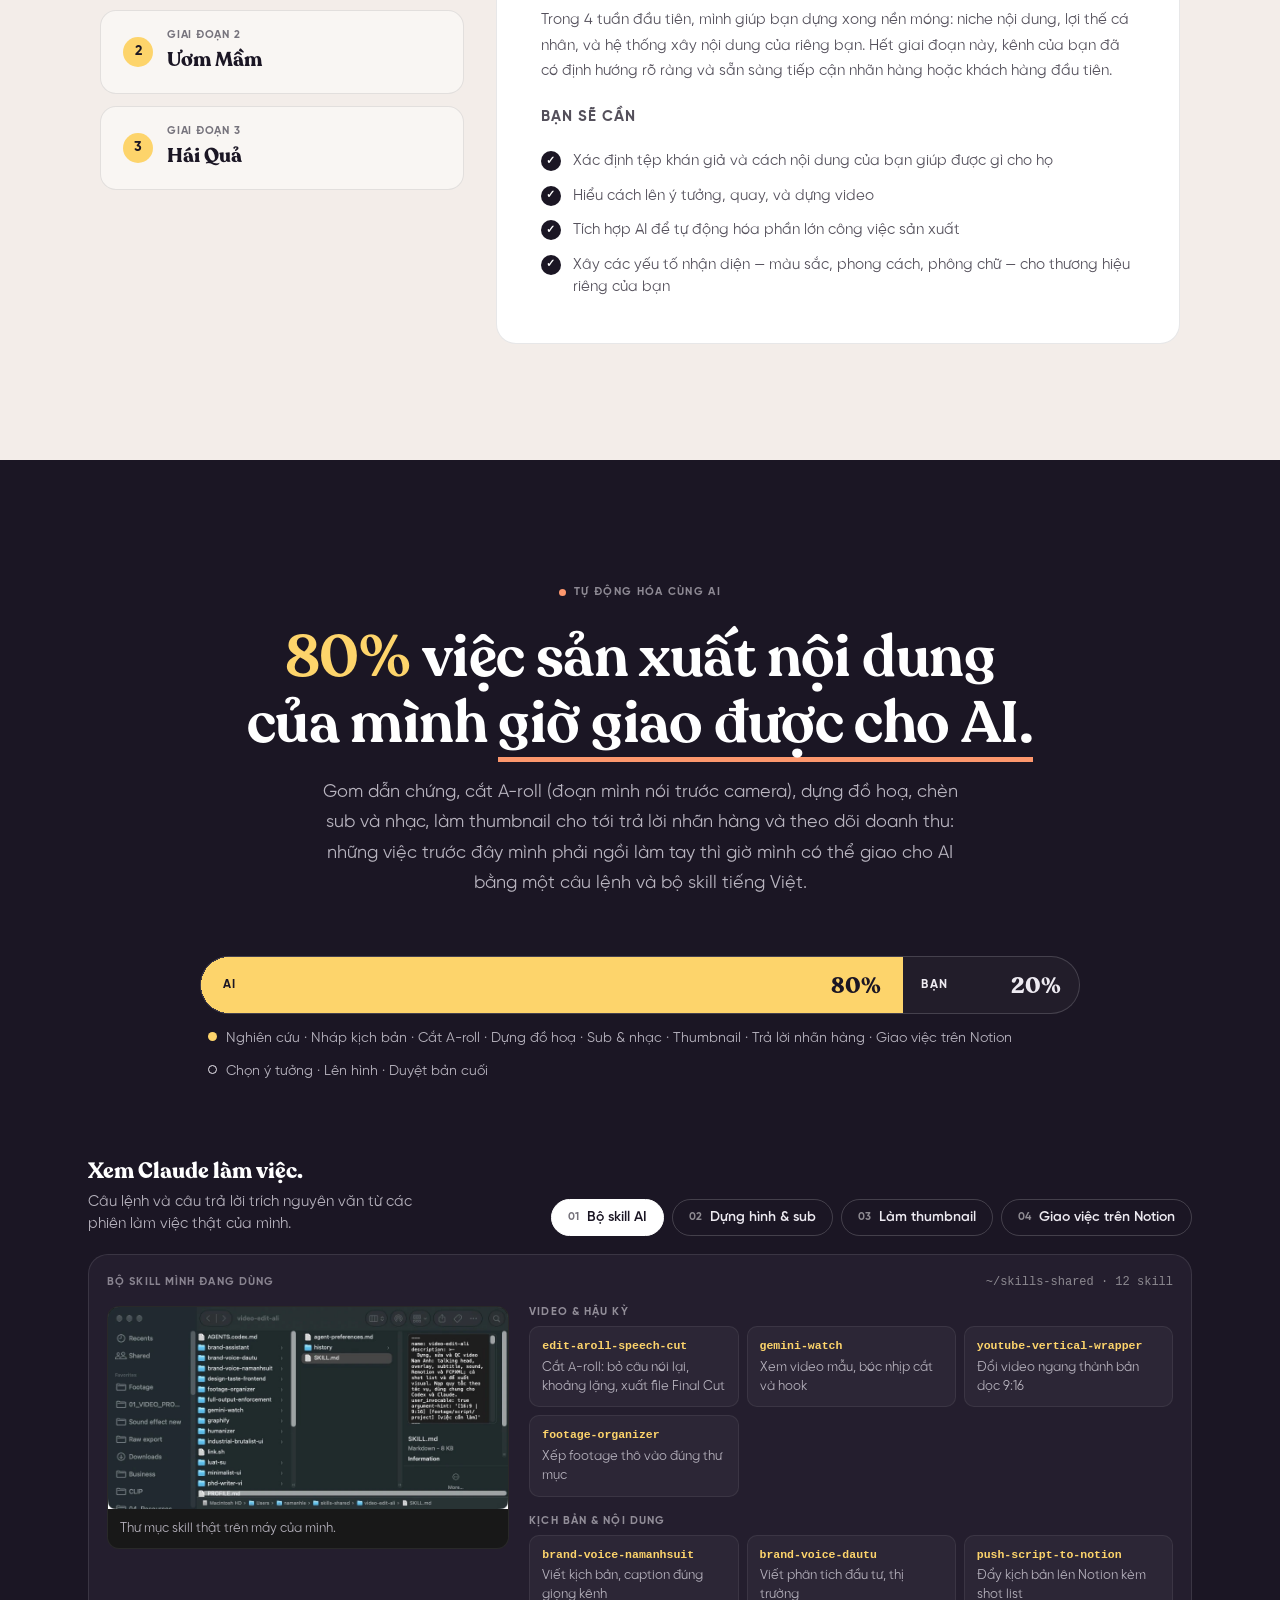
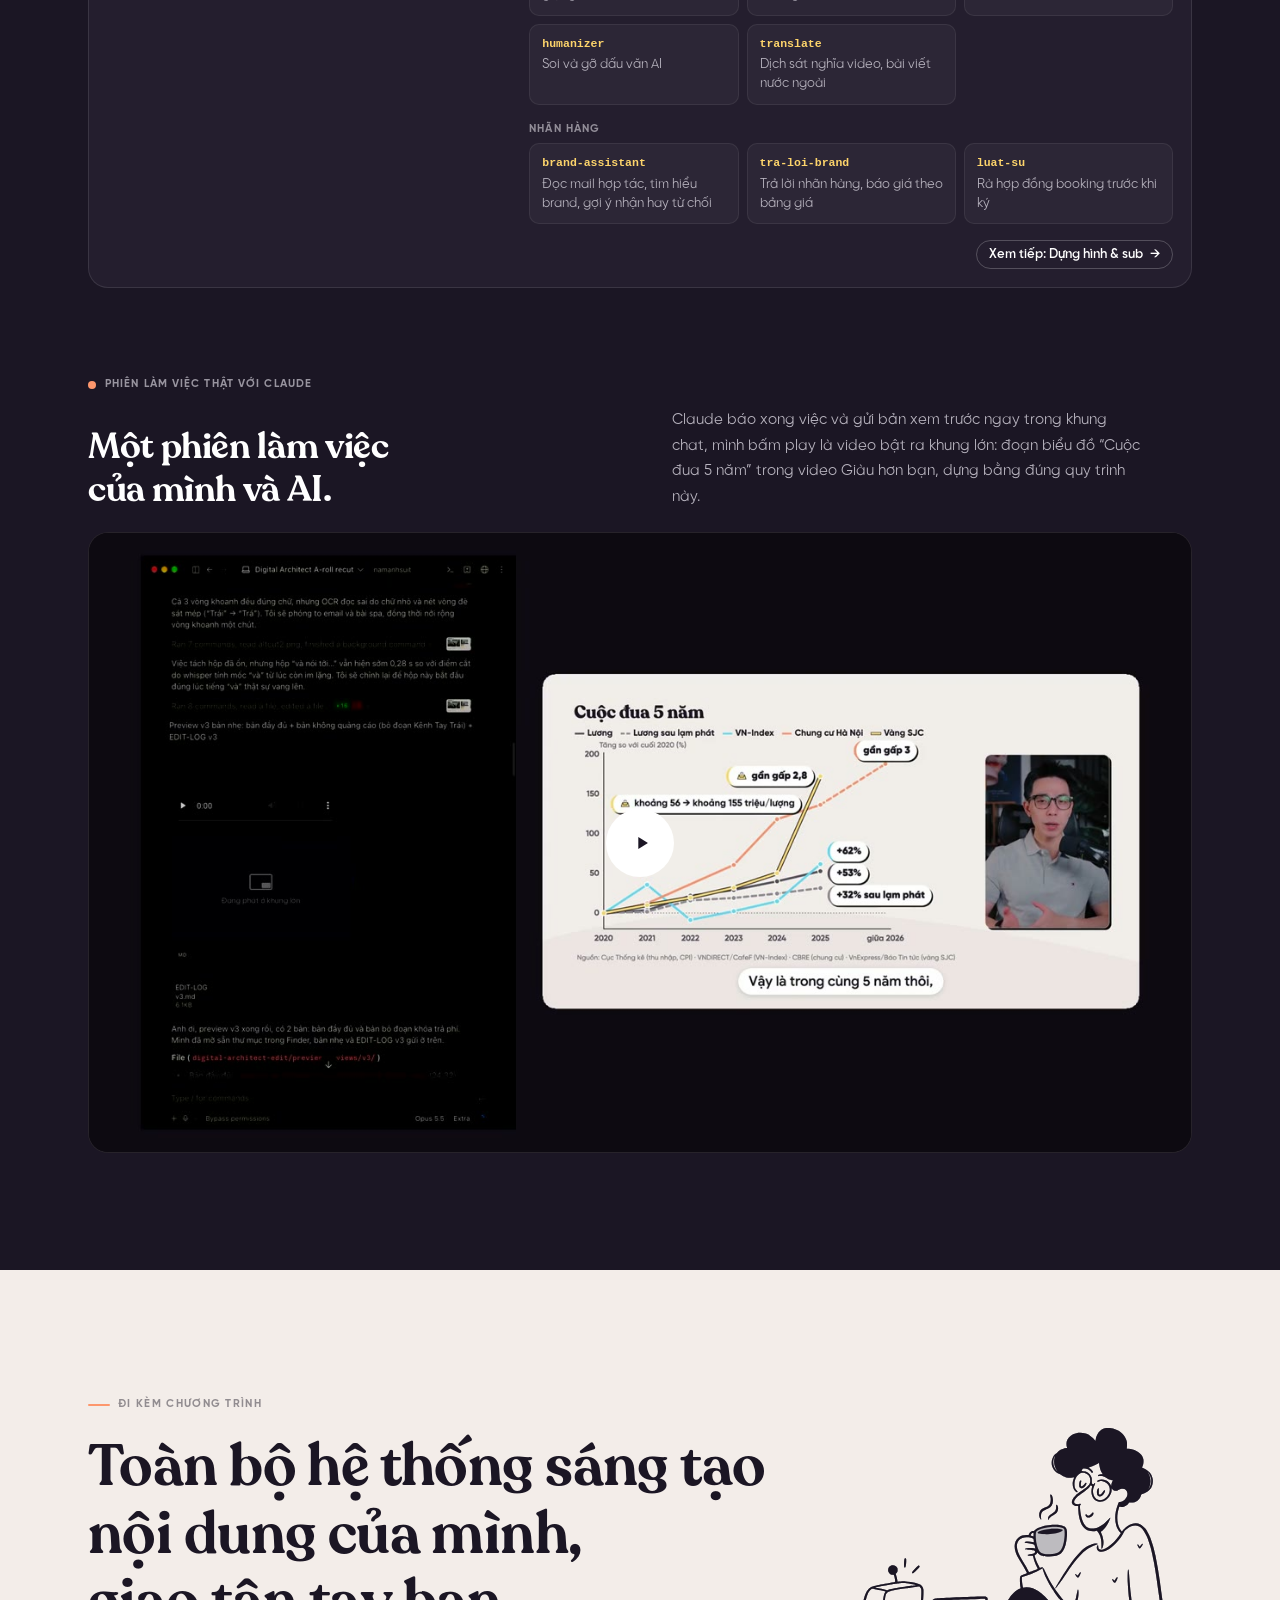
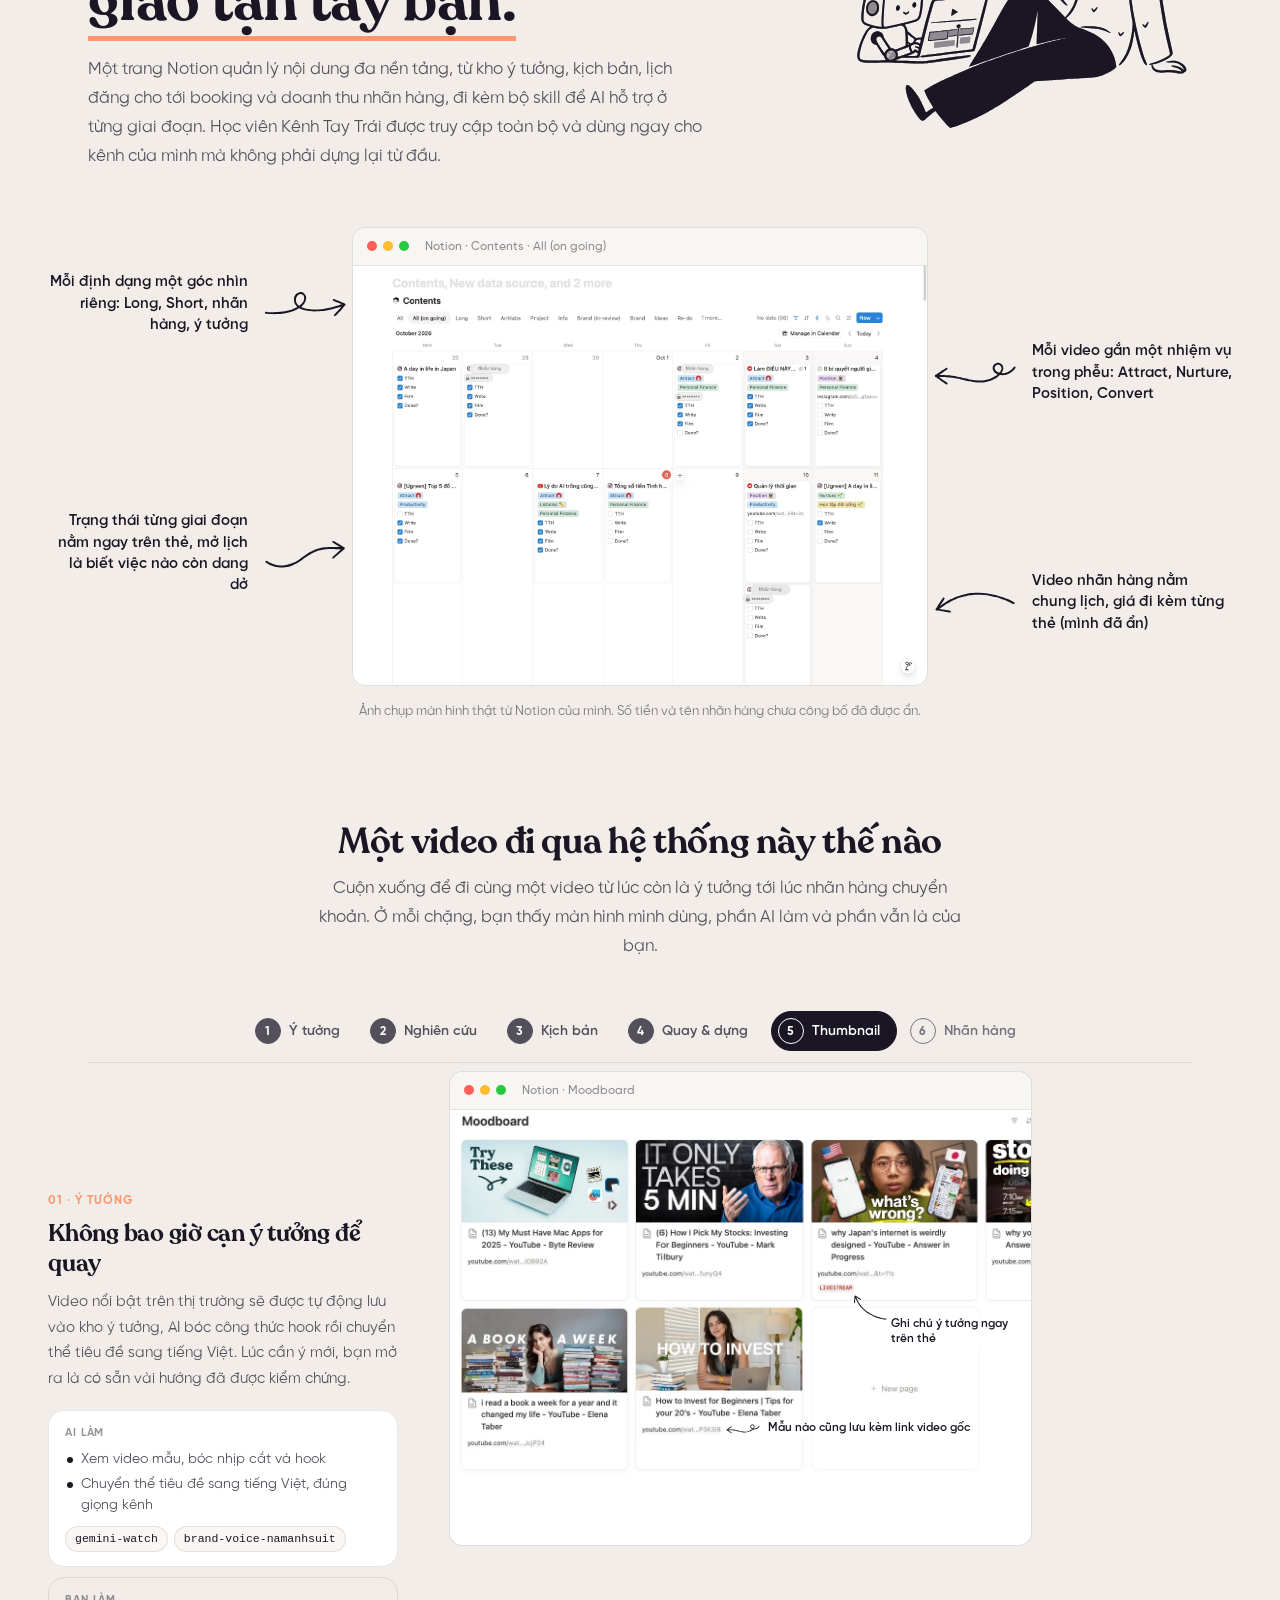
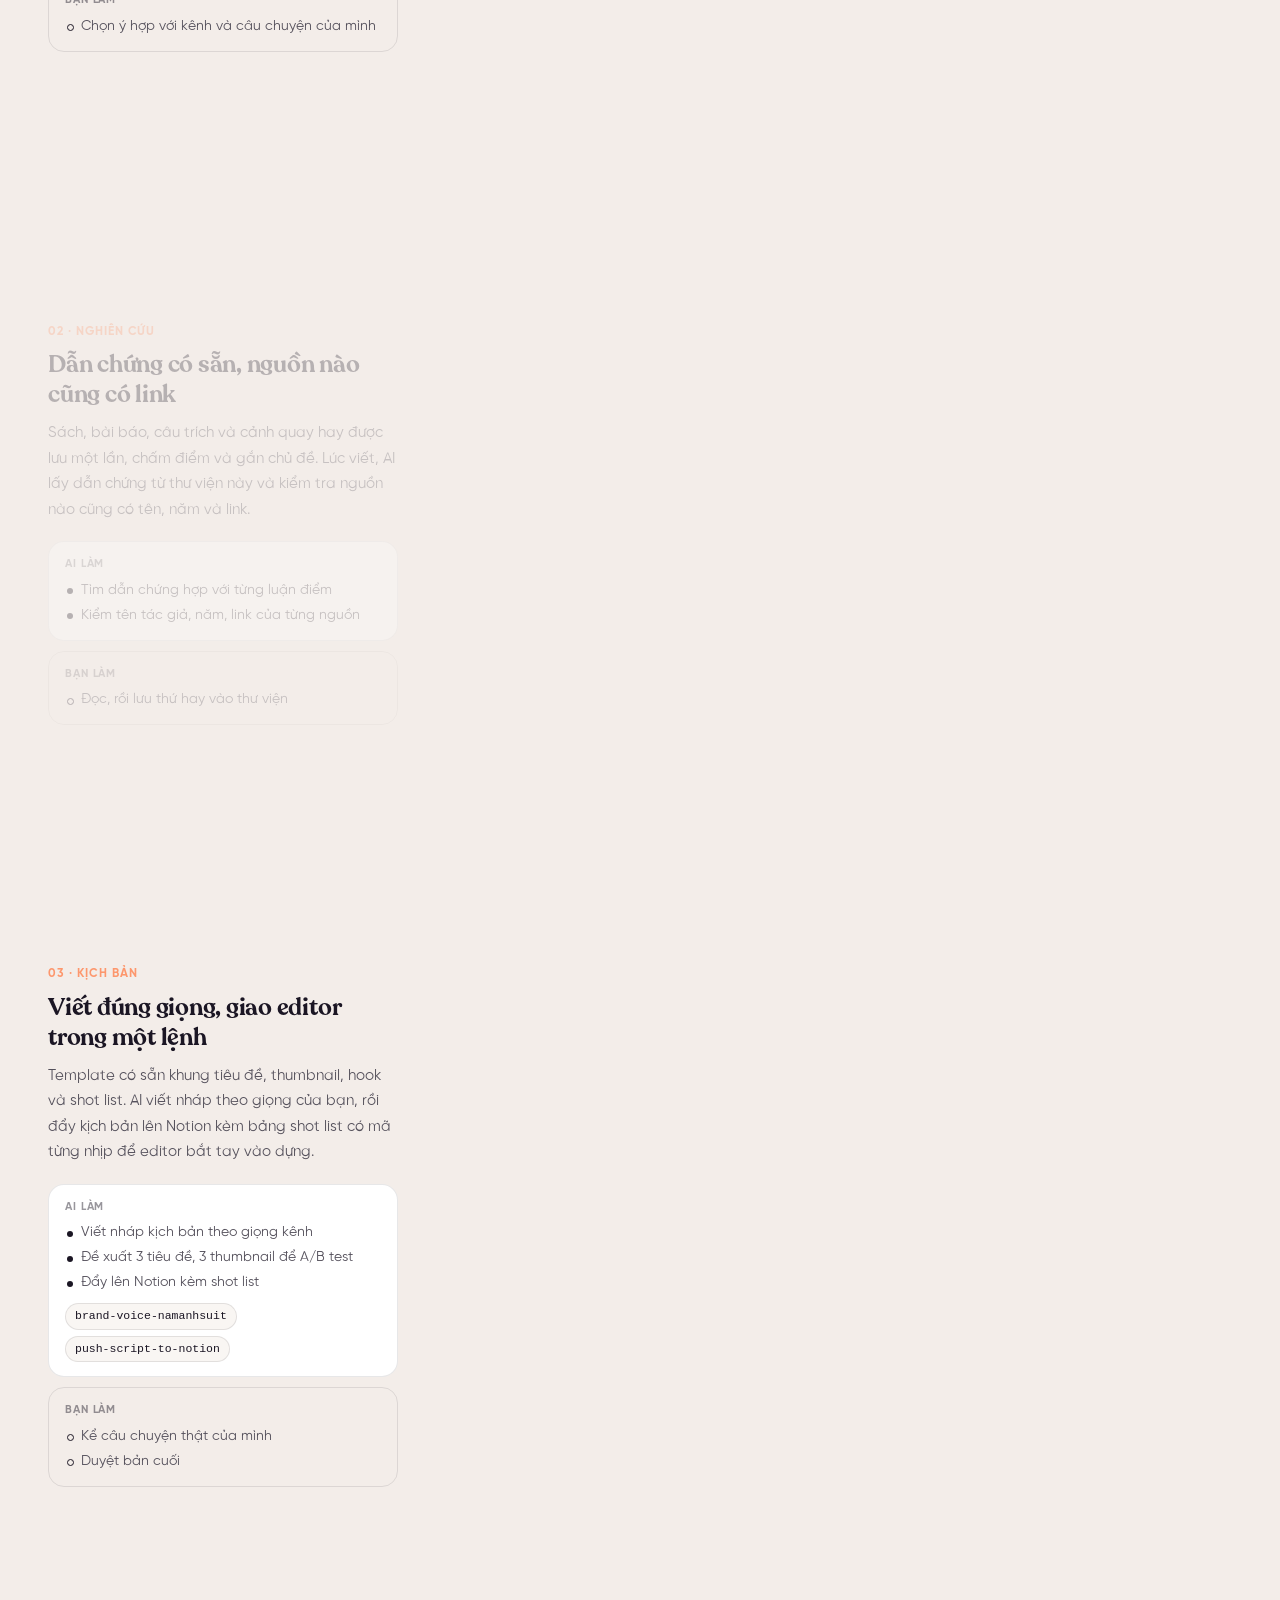
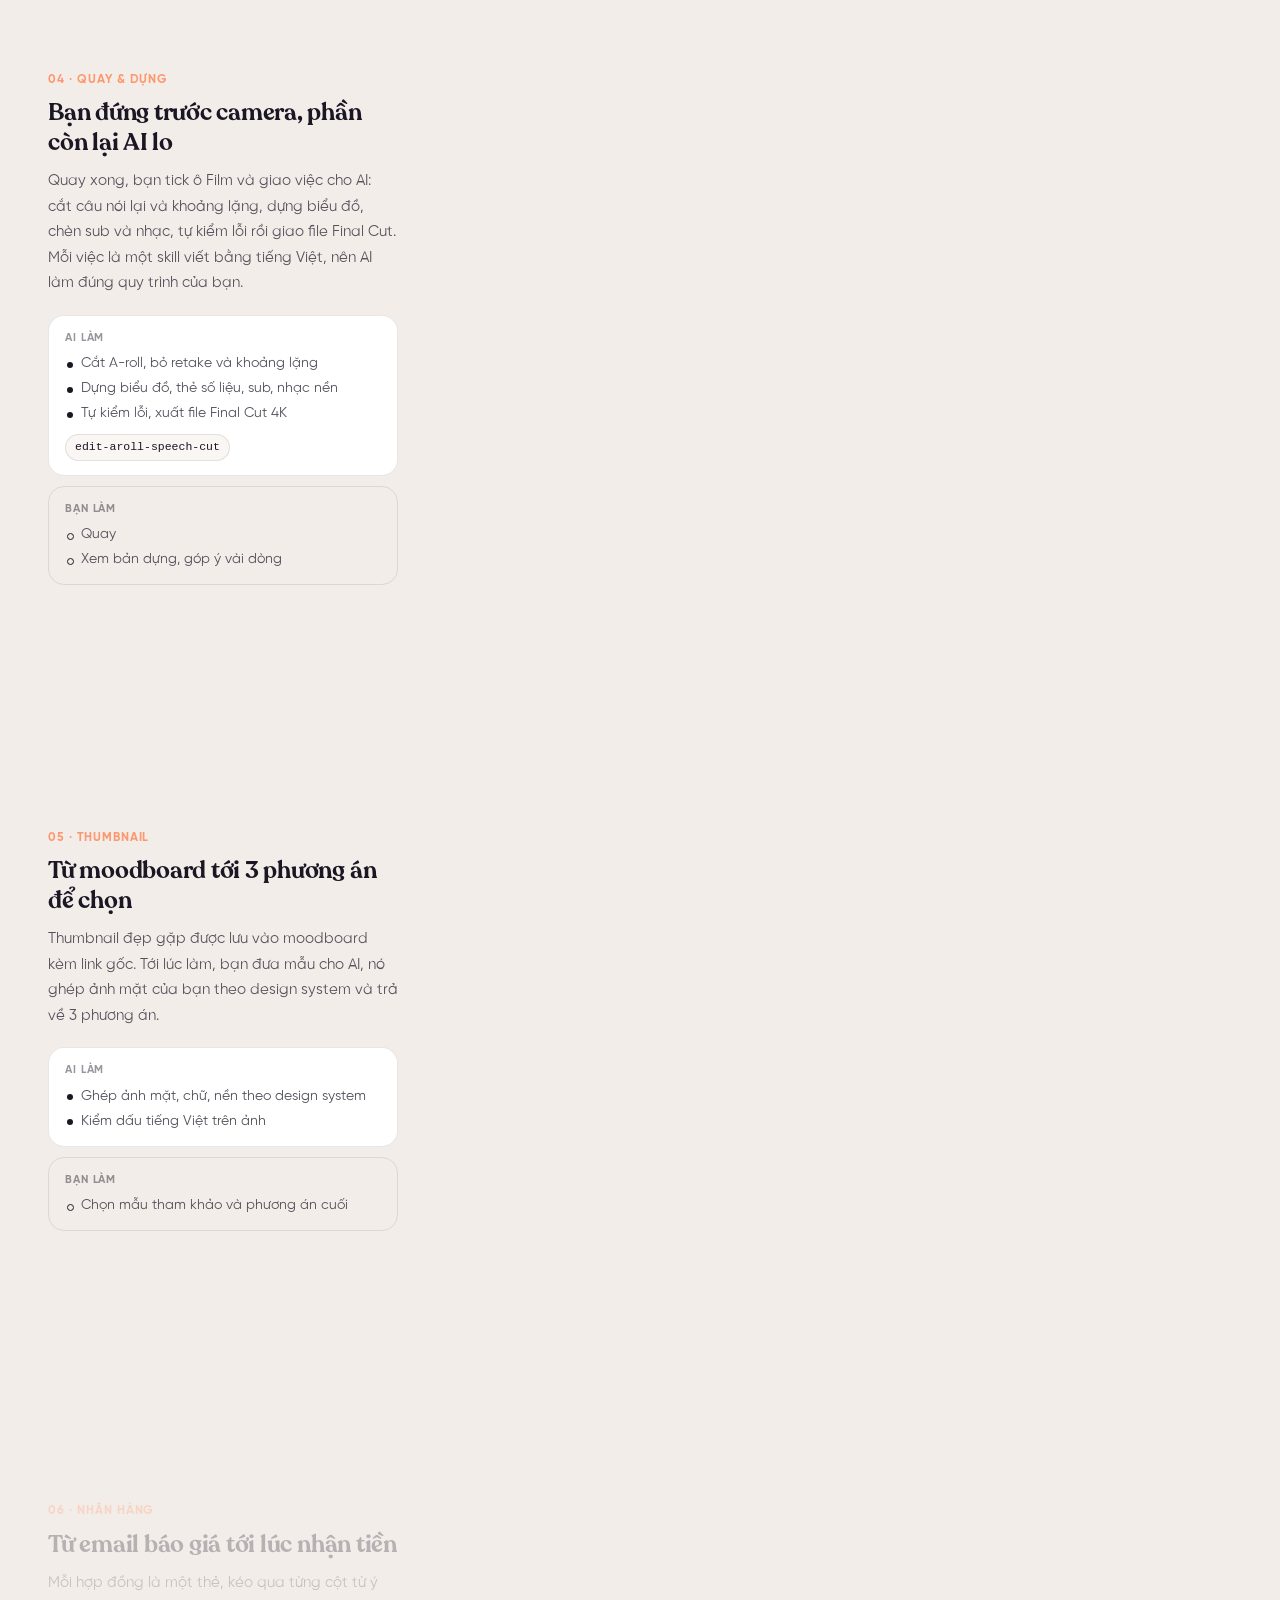
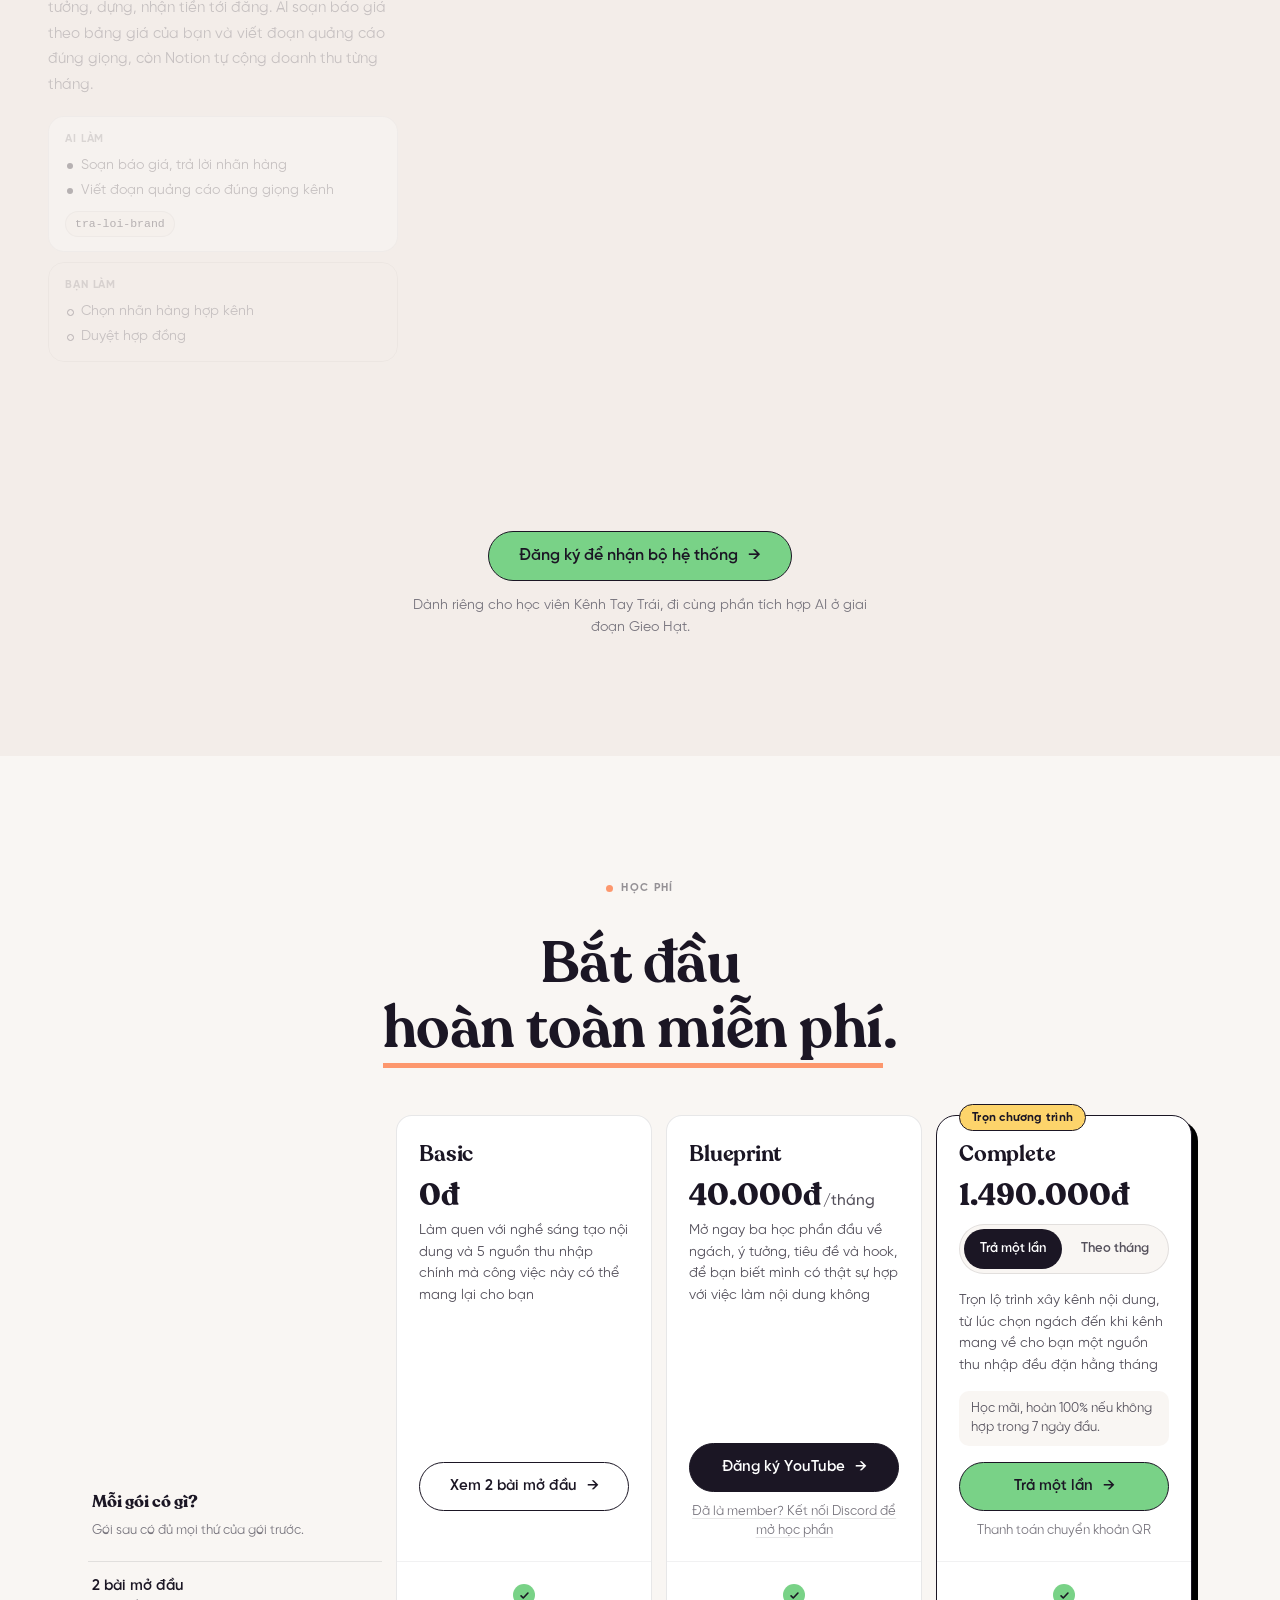
==== commit 9d66b97e: "Pricing: fix Blueprint column overflow; Complete one-time/monthly toggle Co-Authored-By: Claude Opus" ====
--- a/index.html
+++ b/index.html
@@ -12,7 +12,7 @@
 <link rel="manifest" href="site.webmanifest">
 <link rel="preload" href="fonts/SVN-Recoleta%20Bold.otf" as="font" type="font/otf" crossorigin>
 <link rel="preload" href="fonts/SVN-Gilroy%20Regular.otf" as="font" type="font/otf" crossorigin>
-<link rel="stylesheet" href="css/styles.css?v=53">
+<link rel="stylesheet" href="css/styles.css?v=55">
 </head>
 <body>
 
@@ -1092,7 +1092,7 @@
             <h3 class="tier__name">Blueprint</h3>
             <p class="tier__price num">40.000đ<small>/tháng</small></p>
             <p class="tier__sub">Mở ngay ba học phần đầu về ngách, ý tưởng, tiêu đề và hook, để bạn biết mình có thật sự hợp với việc làm nội dung không</p>
-            <a class="btn btn--dark tier__cta" href="https://www.youtube.com/channel/UCKCKSw--Ftm3e22Us8CMBsA/join" target="_blank" rel="noopener">Tham gia YouTube Member <span aria-hidden="true">→</span></a>
+            <a class="btn btn--dark tier__cta" href="https://www.youtube.com/channel/UCKCKSw--Ftm3e22Us8CMBsA/join" target="_blank" rel="noopener">Đăng ký YouTube <span aria-hidden="true">→</span></a>
             <a class="tier__alt" href="https://hoc.namanhsuit.com/khoa-cua-toi">Đã là member? Kết nối Discord để mở học phần</a>
           </div>
           <ul class="tier__rows">
@@ -1108,10 +1108,18 @@
           <span class="tier__badge">Trọn chương trình</span>
           <div class="tier__head">
             <h3 class="tier__name">Complete</h3>
-            <p class="tier__price num">1.490.000đ</p>
+            <p class="tier__price num" aria-live="polite"><span data-pay="once">1.490.000đ</span><span data-pay="month" hidden>350.000đ<small>/tháng</small></span></p>
+            <div class="paytoggle" role="group" aria-label="Cách thanh toán gói Complete">
+              <button type="button" class="paytoggle__btn" data-pay-set="once" aria-pressed="true">Trả một lần</button>
+              <button type="button" class="paytoggle__btn" data-pay-set="month" aria-pressed="false">Theo tháng</button>
+            </div>
             <p class="tier__sub">Trọn lộ trình xây kênh nội dung, từ lúc chọn ngách đến khi kênh mang về cho bạn một nguồn thu nhập đều đặn hằng tháng</p>
-            <a class="btn btn--mint tier__cta" href="https://hoc.namanhsuit.com/mua/kenh-tay-trai?nguon=landing">Trả một lần <span aria-hidden="true">→</span></a>
-            <a class="tier__alt" href="https://www.youtube.com/channel/UCKCKSw--Ftm3e22Us8CMBsA/join" target="_blank" rel="noopener">hoặc 350.000đ/tháng qua YouTube Member</a>
+            <p class="tier__terms" data-pay="once">Học mãi, hoàn 100% nếu không hợp trong 7 ngày đầu.</p>
+            <p class="tier__terms" data-pay="month" hidden>Học khi membership YouTube còn hiệu lực.</p>
+            <a class="btn btn--mint tier__cta" data-pay="once" href="https://hoc.namanhsuit.com/mua/kenh-tay-trai?nguon=landing">Trả một lần <span aria-hidden="true">→</span></a>
+            <a class="btn btn--mint tier__cta" data-pay="month" hidden href="https://www.youtube.com/channel/UCKCKSw--Ftm3e22Us8CMBsA/join" target="_blank" rel="noopener">Đăng ký YouTube <span aria-hidden="true">→</span></a>
+            <span class="tier__alt" data-pay="once">Thanh toán chuyển khoản QR</span>
+            <a class="tier__alt" data-pay="month" hidden href="https://hoc.namanhsuit.com/khoa-cua-toi">Đã là member? Kết nối Discord để mở học phần</a>
           </div>
           <ul class="tier__rows">
             <li class="is-yes"><span class="tier__k">2 bài mở đầu</span></li>
@@ -1488,6 +1496,6 @@
 
 
 
-<script src="js/main.js?v=32" defer></script>
+<script src="js/main.js?v=33" defer></script>
 </body>
 </html>
--- a/css/styles.css
+++ b/css/styles.css
@@ -1997,6 +1997,7 @@
 
 .tier{
   position:relative;background:var(--bg-1);
+  grid-template-columns:minmax(0,1fr); /* nút dài không được kéo thẻ rộng hơn cột */
   border:1px solid var(--hairline);border-radius:var(--r-card);
 }
 .tier__head{
@@ -2008,9 +2009,22 @@
   font-family:var(--font-head);font-weight:700;
   font-size:clamp(1.5rem,1.2rem + 0.9vw,2rem);line-height:1.1;margin:12px 0 8px;
 }
-.tier__price small{font-family:var(--font-body);font-size:0.5em;font-weight:500;color:var(--fg-2);margin-left:2px;}
+.tier__price small{display:inline-block;font-family:var(--font-body);font-size:0.5em;font-weight:500;color:var(--fg-2);margin-left:2px;} /* inline-block: hẹp thì "/tháng" xuống dòng, không tràn */
 .tier__sub{flex:1;font-size:0.875rem;line-height:1.55;color:var(--fg-2);margin-bottom:18px;}
-.tier__cta{width:100%;justify-content:center;padding-inline:14px;font-size:0.9375rem;white-space:nowrap;}
+.tier__cta{width:100%;justify-content:center;text-align:center;padding-inline:14px;font-size:0.9375rem;}
+.tier__terms{font-size:0.8125rem;line-height:1.5;color:var(--fg-2);background:var(--bg-2);border-radius:10px;padding:8px 12px;margin:-4px 0 16px;}
+/* Complete: chọn trả một lần hay theo tháng (giống bảng giá Làm Chủ Tiền) */
+.paytoggle{
+  display:grid;grid-template-columns:1fr 1fr;gap:4px;margin:4px 0 16px;padding:4px;
+  border:1px solid var(--hairline);border-radius:var(--r-pill);background:var(--bg-2);
+}
+.paytoggle__btn{
+  min-height:40px;border:0;border-radius:var(--r-pill);background:transparent;cursor:pointer;
+  font:600 0.8125rem/1.2 var(--font-body);color:var(--fg-2);transition:background .2s,color .2s;
+}
+.paytoggle__btn:hover{background:var(--bg-3,rgba(0,0,0,.05));color:var(--fg-1);}
+.paytoggle__btn[aria-pressed="true"]{background:var(--fg-1);color:#fff;}
+.paytoggle__btn:focus-visible{outline:2px solid var(--fg-1);outline-offset:2px;}
 .tier__alt{
   display:block;min-height:1.25rem;margin-top:10px;text-align:center;
   font-size:0.8125rem;line-height:1.5;color:var(--fg-3);
